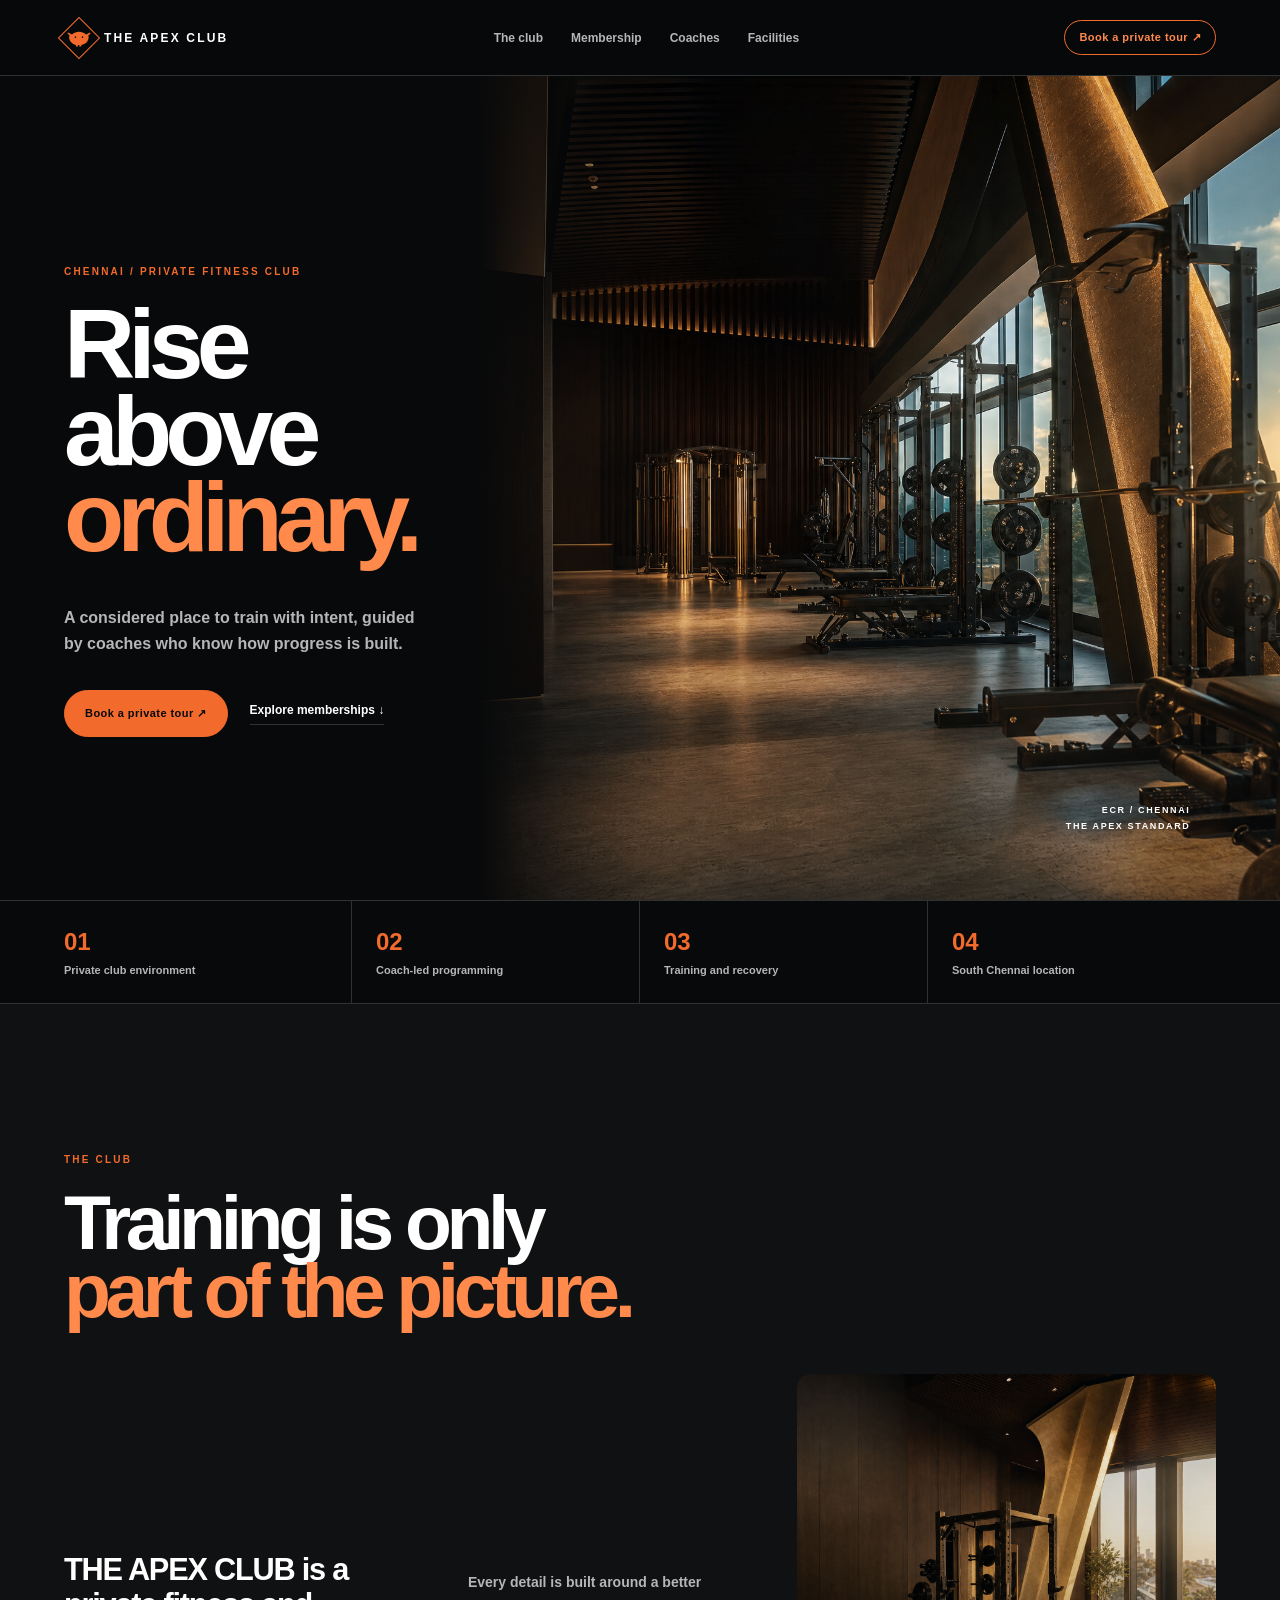
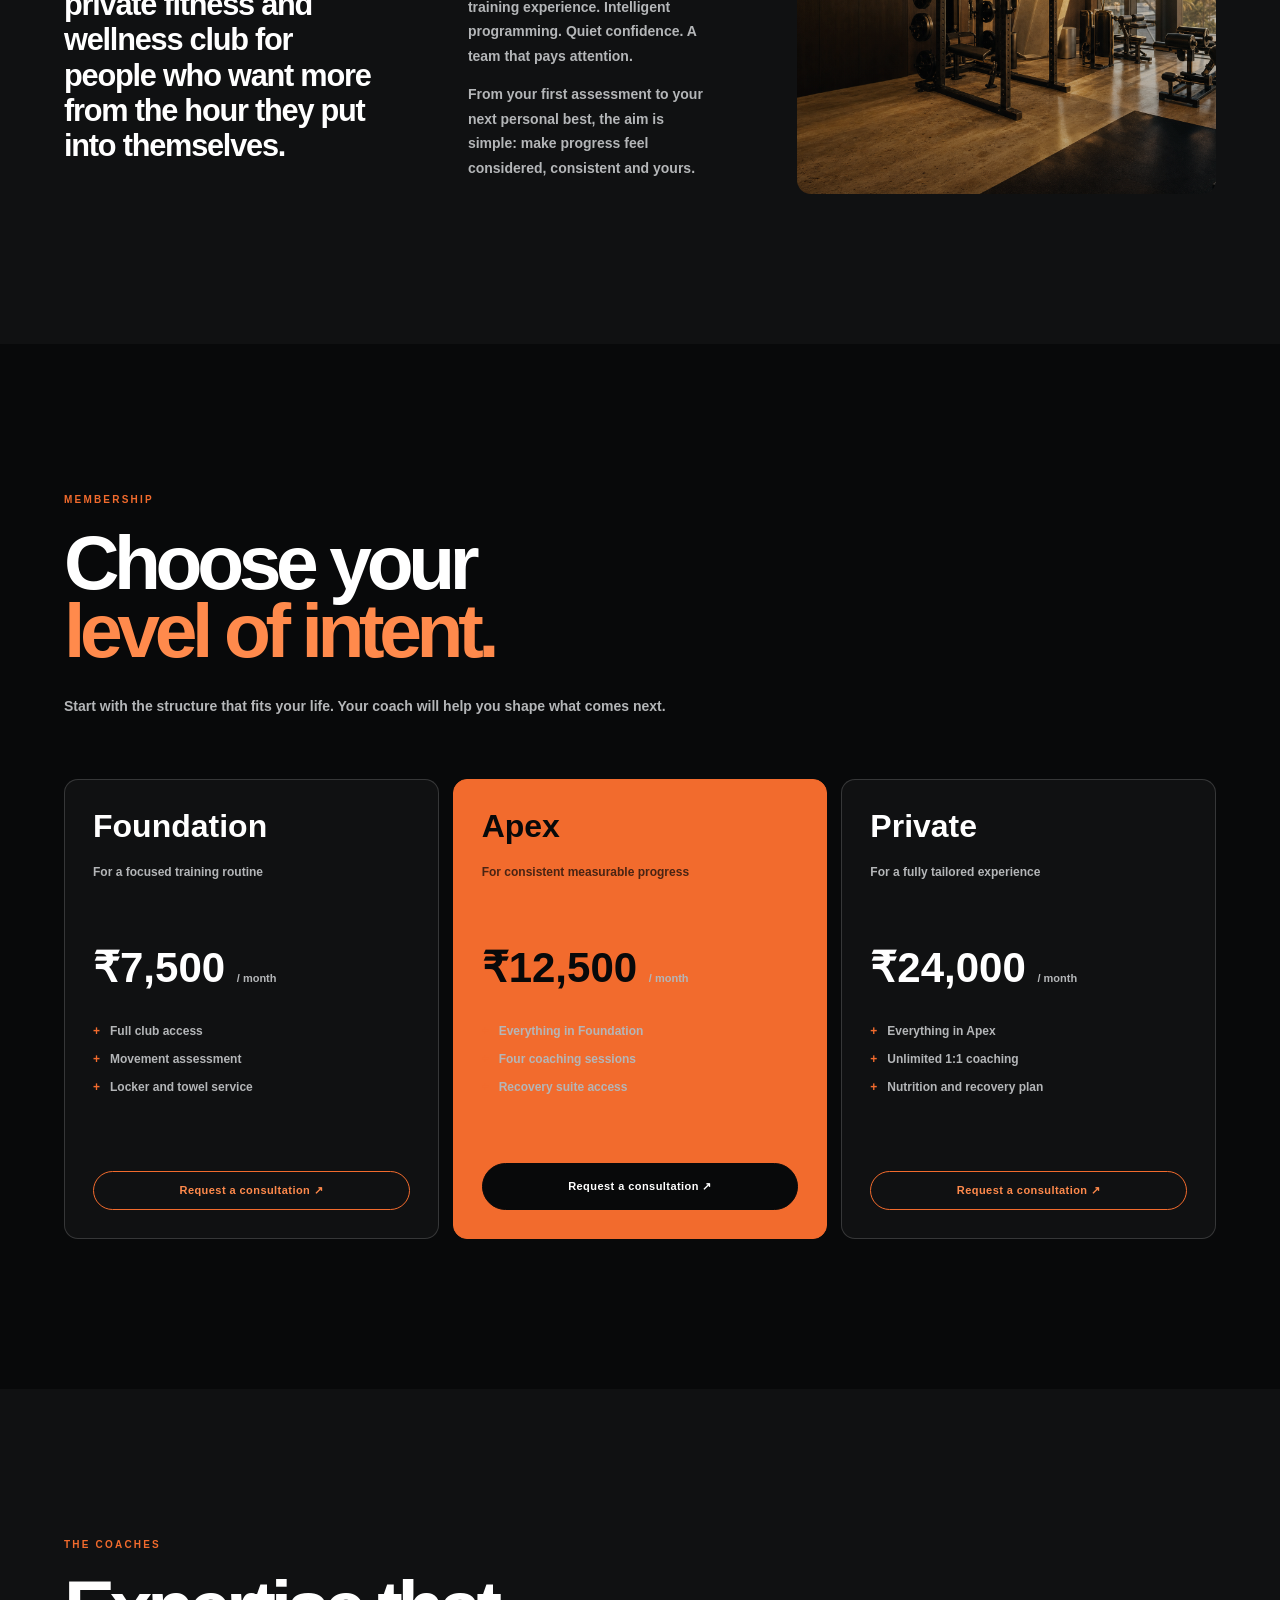
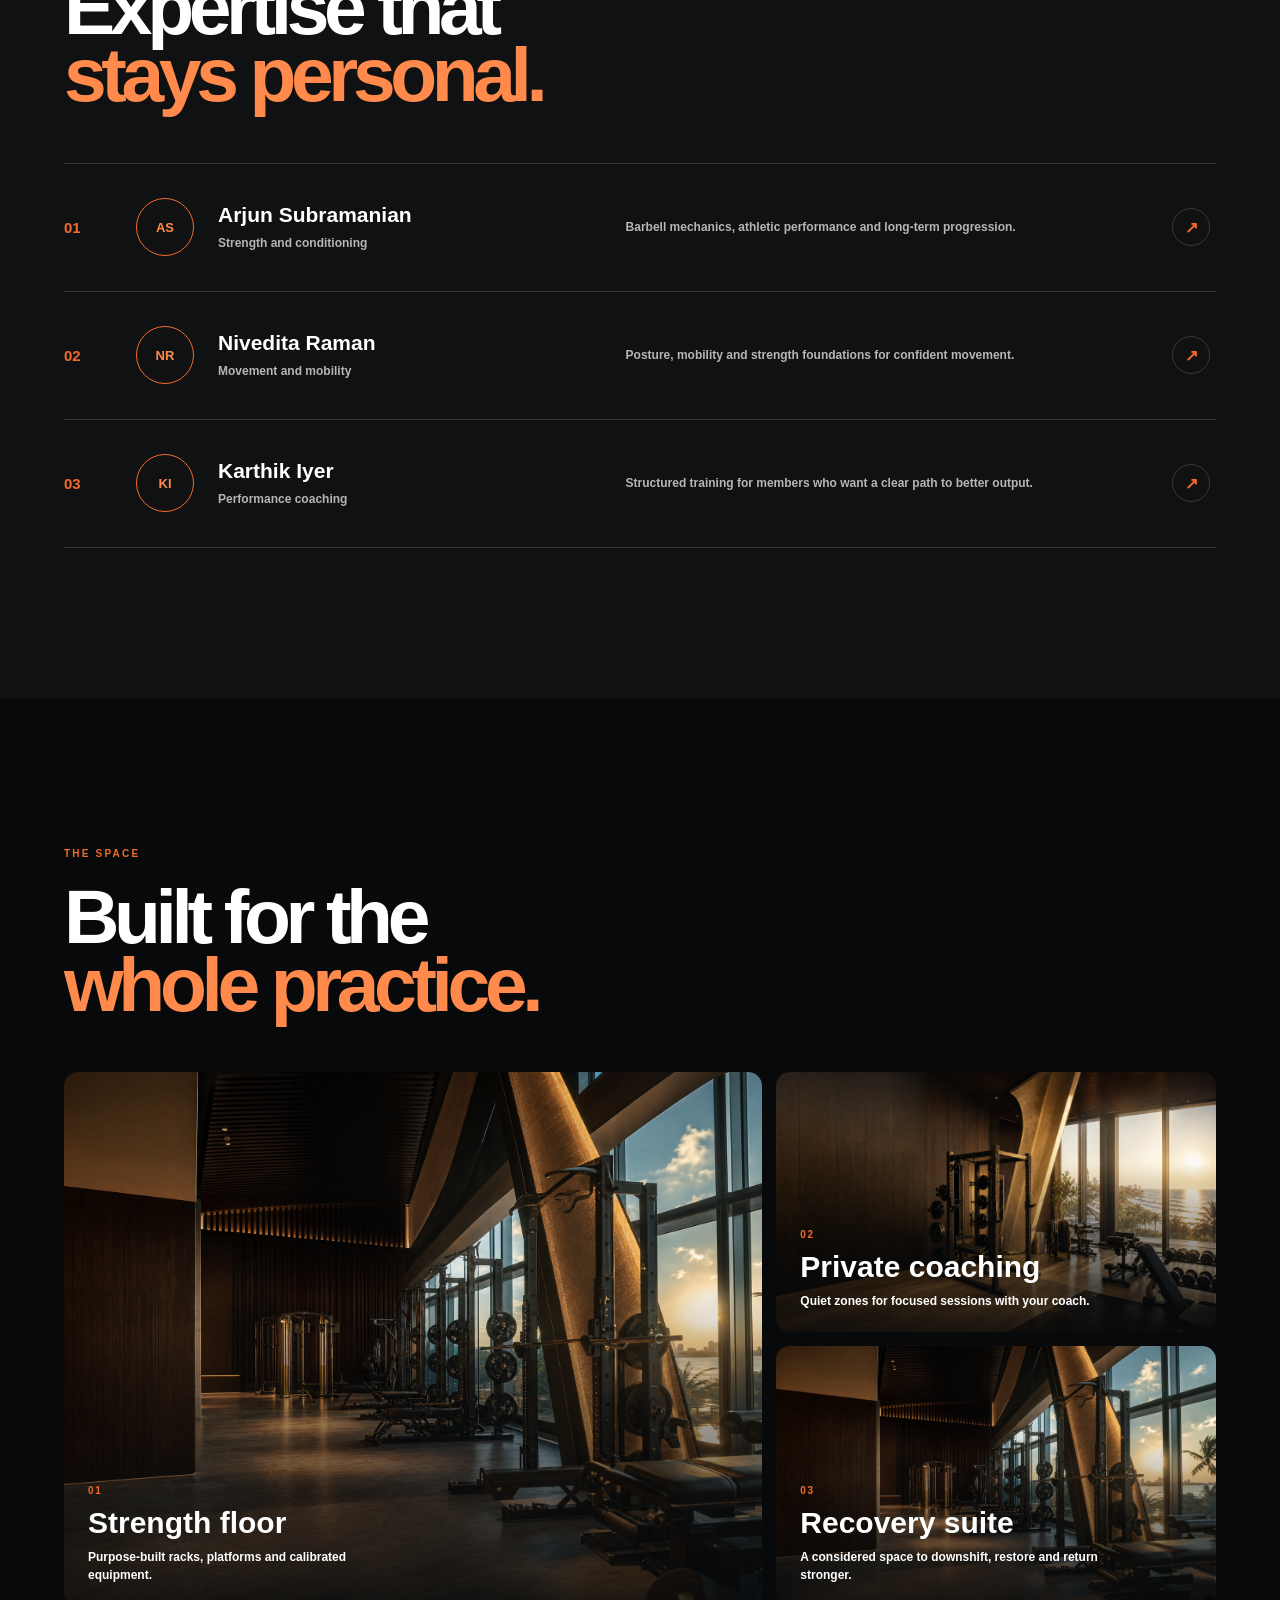
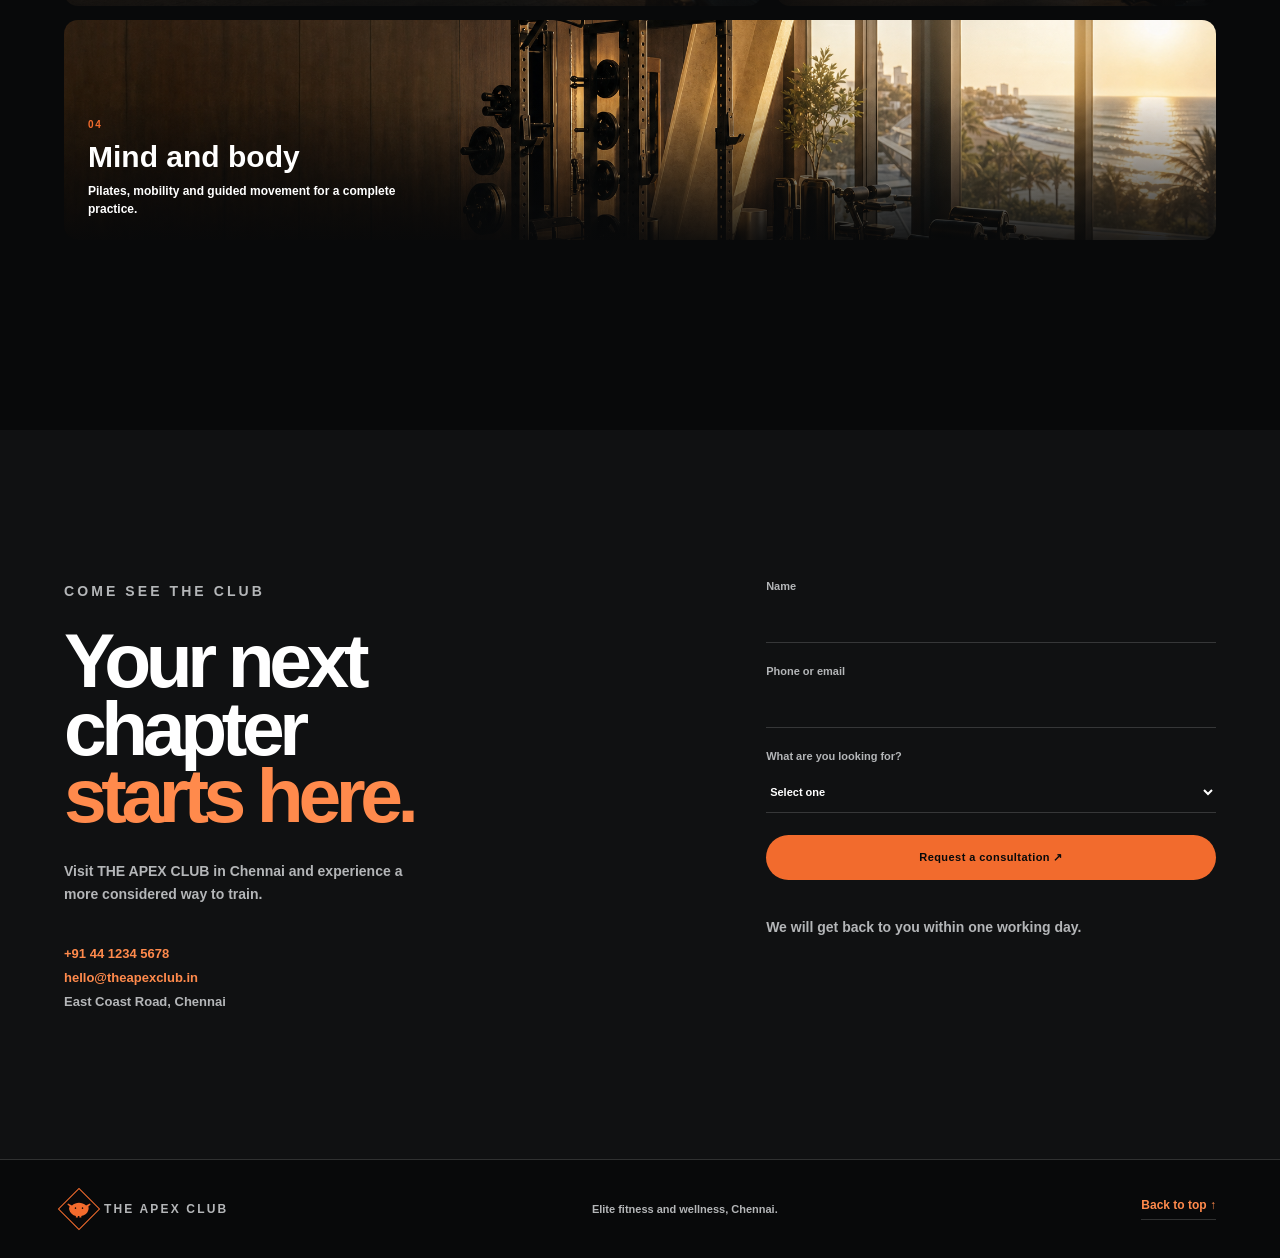
==== index.html @ 422a5395 "Publish THE APEX CLUB static site" ====
<!doctype html>
<html lang="en">
<head>
<meta charset="utf-8">
<meta name="viewport" content="width=device-width, initial-scale=1">
<title>THE APEX CLUB | Chennai</title>
<meta name="description" content="Elite fitness and wellness in Chennai. Private coaching, performance training and restorative wellness at THE APEX CLUB.">
<style>
:root{--black:#08090a;--surface:#101112;--orange:#f26b2d;--orange2:#ff8a4c;--white:#fff;--muted:#b4b6b8;--line:rgba(255,255,255,.16);--radius:14px}*{box-sizing:border-box}html{scroll-behavior:smooth;background:var(--black);color:var(--white)}body{margin:0;background:var(--black);color:var(--white);font-family:"Arial",sans-serif;font-weight:600}a{color:inherit;text-decoration:none}.nav{height:76px;padding:0 5vw;display:flex;align-items:center;justify-content:space-between;border-bottom:1px solid var(--line);position:relative;z-index:2;background:rgba(8,9,10,.92);backdrop-filter:blur(15px)}.wordmark{display:flex;align-items:center;gap:10px;font-size:12px;letter-spacing:.18em;white-space:nowrap}.mark{display:grid;place-items:center;width:30px;height:30px;border:1px solid var(--orange);color:var(--orange);transform:rotate(45deg)}.bull{width:25px;height:17px;fill:currentColor;transform:rotate(-45deg)}.links{display:flex;gap:28px;color:var(--muted);font-size:12px}.links a:hover,.small-link:hover{color:var(--orange2)}.nav-cta,.btn,.outline{border:1px solid var(--orange);border-radius:999px;padding:12px 17px;font-size:11px;letter-spacing:.04em;font-weight:700;display:inline-flex;align-items:center;gap:12px}.nav-cta{color:var(--orange2);padding:10px 14px}.btn{background:var(--orange);color:var(--black);padding:16px 20px}.btn:hover{background:var(--orange2)}.hero{min-height:calc(100vh - 76px);display:grid;grid-template-columns:.82fr 1.38fr;position:relative}.hero-copy{padding:12vh 5vw 9vh;display:flex;flex-direction:column;justify-content:center;background:linear-gradient(90deg,var(--black) 74%,transparent)}.eyebrow{color:var(--orange);font-size:10px;letter-spacing:.22em;margin:0 0 24px}.hero h1,.section h2{font-size:clamp(52px,7.7vw,118px);line-height:.88;letter-spacing:-.07em;margin:0 0 28px;font-weight:800}.hero h1 em,.section h2 span{color:var(--orange2);font-style:normal}.intro{max-width:360px;color:var(--muted);font-size:16px;line-height:1.6;margin-bottom:34px}.actions{display:flex;align-items:center;gap:22px}.small-link{font-size:12px;border-bottom:1px solid var(--line);padding-bottom:7px}.small-link span{color:var(--orange);margin-left:8px}.hero-img{min-height:680px;background:linear-gradient(90deg,var(--black),transparent 24%),linear-gradient(0deg,rgba(8,9,10,.35),transparent 45%),url('assets/apex/hero-gym.png') center/cover}.caption{position:absolute;right:7%;bottom:8%;font-size:9px;letter-spacing:.18em;line-height:1.8;text-align:right}.rail{min-height:104px;display:grid;grid-template-columns:repeat(4,1fr);border-top:1px solid var(--line);border-bottom:1px solid var(--line);padding:0 5vw}.rail div{display:flex;flex-direction:column;justify-content:center;gap:8px;border-right:1px solid var(--line);padding-left:24px}.rail div:first-child{padding-left:0}.rail div:last-child{border:0}.rail strong{color:var(--orange);font-size:24px}.rail span{color:var(--muted);font-size:11px}.section{padding:150px 5vw}.club,.coaches{background:var(--surface)}.section h2{font-size:clamp(44px,6vw,84px);margin-bottom:30px}.grid3{display:grid;grid-template-columns:1.05fr .8fr 1.4fr;gap:7vw;align-items:end;margin-top:50px}.lead{font-size:clamp(22px,2.4vw,34px);line-height:1.15;letter-spacing:-.04em}.body{color:var(--muted);font-size:14px;line-height:1.75}.photo{min-height:420px;background:linear-gradient(0deg,rgba(8,9,10,.3),transparent),url('assets/apex/training-room.png') center/cover;border-radius:var(--radius)}.plans{display:grid;grid-template-columns:repeat(3,1fr);gap:14px;margin-top:60px}.card{min-height:460px;border:1px solid var(--line);border-radius:var(--radius);padding:28px;display:flex;flex-direction:column;background:var(--surface)}.card.featured{background:var(--orange);color:var(--black);border-color:var(--orange)}.card h3{font-size:32px;margin:0 0 8px}.note{color:var(--muted);font-size:12px;min-height:34px}.featured .note{color:rgba(8,9,10,.72)}.price{font-size:42px;margin:32px 0}.price small{color:var(--muted);font-size:11px}.card ul{padding:0;margin:0 0 32px;list-style:none;display:grid;gap:14px;color:var(--muted);font-size:12px}.card li span{color:var(--orange);margin-right:10px}.card .btn,.card .outline{margin-top:auto;justify-content:center}.outline{color:var(--orange2)}.featured .btn{background:var(--black);color:var(--white);border-color:var(--black)}.coach-list{margin-top:54px;border-top:1px solid var(--line)}.coach{display:grid;grid-template-columns:50px 60px 1.25fr 1.7fr 44px;gap:22px;align-items:center;min-height:128px;border-bottom:1px solid var(--line)}.number{color:var(--orange);font-size:15px}.initial{width:58px;height:58px;border-radius:50%;border:1px solid var(--orange);color:var(--orange2);display:grid;place-items:center;font-size:13px}.coach h3{font-size:21px;margin:0 0 7px}.coach p{color:var(--muted);font-size:12px;line-height:1.55;margin:0}.arrow{border:1px solid var(--line);width:38px;height:38px;display:grid;place-items:center;border-radius:50%;color:var(--orange)}.facilities{background:var(--black)}.fac-grid{display:grid;grid-template-columns:1.35fr .85fr;grid-auto-rows:260px;gap:14px;margin-top:54px}.fac{position:relative;overflow:hidden;border-radius:var(--radius);background-position:center;background-size:cover}.fac-main{grid-row:span 2;background-image:linear-gradient(0deg,rgba(8,9,10,.86),transparent 60%),url('assets/apex/hero-gym.png')}.fac-coach{background-image:linear-gradient(0deg,rgba(8,9,10,.88),transparent 65%),url('assets/apex/training-room.png')}.fac-recovery{background-image:linear-gradient(0deg,rgba(8,9,10,.88),transparent 65%),url('assets/apex/hero-gym.png');background-position:70% center}.fac-mind{grid-column:span 2;height:220px;background-image:linear-gradient(0deg,rgba(8,9,10,.9),transparent 65%),url('assets/apex/training-room.png')}.fac-copy{position:absolute;inset:auto 24px 22px}.fac-copy span{color:var(--orange);font-size:10px;letter-spacing:.16em}.fac-copy h3{font-size:30px;margin:8px 0}.fac-copy p{font-size:12px;line-height:1.5;margin:0;max-width:320px}.contact{display:grid;grid-template-columns:1fr .82fr;gap:12vw;background:var(--surface)}.contact p{color:var(--muted);max-width:350px;line-height:1.65;font-size:14px}.details{display:grid;gap:9px;margin-top:40px;color:var(--orange2);font-size:13px}.details span{color:var(--muted)}form{display:grid;gap:22px;align-content:start}label{display:grid;gap:9px;color:var(--muted);font-size:11px}input,select{background:transparent;border:0;border-bottom:1px solid var(--line);color:var(--white);padding:11px 0;min-height:42px;outline:0;font:inherit}input:focus,select:focus{border-color:var(--orange)}select option{background:var(--surface)}form .btn{border:0;justify-content:center;cursor:pointer}.fine{color:var(--muted);font-size:11px}.footer{border-top:1px solid var(--line);padding:34px 5vw;display:flex;align-items:center;justify-content:space-between;color:var(--muted);font-size:11px}.footer .small-link{color:var(--orange2)}@media(max-width:800px){.nav{height:68px;padding:0 20px}.links{display:none}.nav-cta{padding:9px 11px;font-size:10px}.hero{display:flex;flex-direction:column;min-height:0}.hero-copy{padding:86px 20px 56px;background:var(--black)}.hero-img{min-height:54vh}.rail{grid-template-columns:repeat(2,1fr);padding:0 20px}.rail div{min-height:82px;padding-left:14px;border-bottom:1px solid var(--line)}.rail div:nth-child(2){border-right:0}.section{padding:90px 20px}.grid3,.contact{grid-template-columns:1fr;gap:38px}.grid3{margin-top:25px}.photo{min-height:330px}.plans{grid-template-columns:1fr;margin-top:35px}.card{min-height:410px}.coach{grid-template-columns:32px 58px 1fr 38px;gap:12px;min-height:112px}.coach-detail{display:none}.coach h3{font-size:17px}.fac-grid{grid-template-columns:1fr;grid-auto-rows:250px}.fac-main{grid-row:auto}.fac-mind{grid-column:auto;height:250px}.footer{padding:28px 20px;align-items:flex-start;flex-direction:column;gap:18px}}
</style>
</head>
<body>
<header class="nav"><a class="wordmark" href="#top" aria-label="The Apex Club home"><span class="mark"><svg class="bull" viewBox="0 0 64 40" aria-hidden="true"><path d="M8 12 2 6l2-2 10 5c5-5 12-7 18-7s13 2 18 7l10-5 2 2-6 6c1 3 1 6 0 9-2 8-9 14-18 15v4h-5v-4h-4v4h-5v-4C16 34 9 28 7 20c-1-3 0-6 1-8Zm12 10c2 2 5 3 12 3s10-1 12-3c-1 6-5 10-12 10s-11-4-12-10Zm3-8a2 2 0 1 0 0 4 2 2 0 0 0 0-4Zm18 0a2 2 0 1 0 0 4 2 2 0 0 0 0-4Z"/></svg></span><span>THE APEX CLUB</span></a><nav class="links"><a href="#club">The club</a><a href="#membership">Membership</a><a href="#coaches">Coaches</a><a href="#facilities">Facilities</a></nav><a class="nav-cta" href="#contact">Book a private tour ↗</a></header>
<main id="top"><section class="hero"><div class="hero-copy"><p class="eyebrow">CHENNAI / PRIVATE FITNESS CLUB</p><h1>Rise above<br><em>ordinary.</em></h1><p class="intro">A considered place to train with intent, guided by coaches who know how progress is built.</p><div class="actions"><a class="btn" href="#contact">Book a private tour ↗</a><a class="small-link" href="#membership">Explore memberships ↓</a></div></div><div class="hero-img" role="img" aria-label="Apex Club premium strength floor"><div class="caption">ECR / CHENNAI<br>THE APEX STANDARD</div></div></section><section class="rail"><div><strong>01</strong><span>Private club environment</span></div><div><strong>02</strong><span>Coach-led programming</span></div><div><strong>03</strong><span>Training and recovery</span></div><div><strong>04</strong><span>South Chennai location</span></div></section>
<section id="club" class="section club"><p class="eyebrow">THE CLUB</p><h2>Training is only<br><span>part of the picture.</span></h2><div class="grid3"><p class="lead">THE APEX CLUB is a private fitness and wellness club for people who want more from the hour they put into themselves.</p><div class="body"><p>Every detail is built around a better training experience. Intelligent programming. Quiet confidence. A team that pays attention.</p><p>From your first assessment to your next personal best, the aim is simple: make progress feel considered, consistent and yours.</p></div><div class="photo"></div></div></section>
<section id="membership" class="section"><p class="eyebrow">MEMBERSHIP</p><h2>Choose your<br><span>level of intent.</span></h2><p class="body">Start with the structure that fits your life. Your coach will help you shape what comes next.</p><div class="plans"><article class="card"><h3>Foundation</h3><p class="note">For a focused training routine</p><div class="price">₹7,500 <small>/ month</small></div><ul><li><span>+</span>Full club access</li><li><span>+</span>Movement assessment</li><li><span>+</span>Locker and towel service</li></ul><a class="outline" href="#contact">Request a consultation ↗</a></article><article class="card featured"><h3>Apex</h3><p class="note">For consistent measurable progress</p><div class="price">₹12,500 <small>/ month</small></div><ul><li><span>+</span>Everything in Foundation</li><li><span>+</span>Four coaching sessions</li><li><span>+</span>Recovery suite access</li></ul><a class="btn" href="#contact">Request a consultation ↗</a></article><article class="card"><h3>Private</h3><p class="note">For a fully tailored experience</p><div class="price">₹24,000 <small>/ month</small></div><ul><li><span>+</span>Everything in Apex</li><li><span>+</span>Unlimited 1:1 coaching</li><li><span>+</span>Nutrition and recovery plan</li></ul><a class="outline" href="#contact">Request a consultation ↗</a></article></div></section>
<section id="coaches" class="section coaches"><p class="eyebrow">THE COACHES</p><h2>Expertise that<br><span>stays personal.</span></h2><div class="coach-list"><article class="coach"><span class="number">01</span><span class="initial">AS</span><div><h3>Arjun Subramanian</h3><p>Strength and conditioning</p></div><p class="coach-detail">Barbell mechanics, athletic performance and long-term progression.</p><a class="arrow" href="#contact">↗</a></article><article class="coach"><span class="number">02</span><span class="initial">NR</span><div><h3>Nivedita Raman</h3><p>Movement and mobility</p></div><p class="coach-detail">Posture, mobility and strength foundations for confident movement.</p><a class="arrow" href="#contact">↗</a></article><article class="coach"><span class="number">03</span><span class="initial">KI</span><div><h3>Karthik Iyer</h3><p>Performance coaching</p></div><p class="coach-detail">Structured training for members who want a clear path to better output.</p><a class="arrow" href="#contact">↗</a></article></div></section>
<section id="facilities" class="section facilities"><p class="eyebrow">THE SPACE</p><h2>Built for the<br><span>whole practice.</span></h2><div class="fac-grid"><article class="fac fac-main"><div class="fac-copy"><span>01</span><h3>Strength floor</h3><p>Purpose-built racks, platforms and calibrated equipment.</p></div></article><article class="fac fac-coach"><div class="fac-copy"><span>02</span><h3>Private coaching</h3><p>Quiet zones for focused sessions with your coach.</p></div></article><article class="fac fac-recovery"><div class="fac-copy"><span>03</span><h3>Recovery suite</h3><p>A considered space to downshift, restore and return stronger.</p></div></article><article class="fac fac-mind"><div class="fac-copy"><span>04</span><h3>Mind and body</h3><p>Pilates, mobility and guided movement for a complete practice.</p></div></article></div></section>
<section id="contact" class="section contact"><div><p class="eyebrow">COME SEE THE CLUB</p><h2>Your next chapter<br><span>starts here.</span></h2><p>Visit THE APEX CLUB in Chennai and experience a more considered way to train.</p><div class="details"><a href="tel:+914412345678">+91 44 1234 5678</a><a href="mailto:hello@theapexclub.in">hello@theapexclub.in</a><span>East Coast Road, Chennai</span></div></div><form action="mailto:hello@theapexclub.in" method="post" enctype="text/plain"><label>Name<input name="name" required></label><label>Phone or email<input name="contact" required></label><label>What are you looking for?<select name="interest" required><option value="" selected disabled>Select one</option><option>Private coaching</option><option>Club membership</option><option>Recovery and wellness</option></select></label><button class="btn" type="submit">Request a consultation ↗</button><p class="fine">We will get back to you within one working day.</p></form></section></main>
<footer class="footer"><a class="wordmark" href="#top"><span class="mark"><svg class="bull" viewBox="0 0 64 40" aria-hidden="true"><path d="M8 12 2 6l2-2 10 5c5-5 12-7 18-7s13 2 18 7l10-5 2 2-6 6c1 3 1 6 0 9-2 8-9 14-18 15v4h-5v-4h-4v4h-5v-4C16 34 9 28 7 20c-1-3 0-6 1-8Zm12 10c2 2 5 3 12 3s10-1 12-3c-1 6-5 10-12 10s-11-4-12-10Zm3-8a2 2 0 1 0 0 4 2 2 0 0 0 0-4Zm18 0a2 2 0 1 0 0 4 2 2 0 0 0 0-4Z"/></svg></span><span>THE APEX CLUB</span></a><span>Elite fitness and wellness, Chennai.</span><a class="small-link" href="#top">Back to top ↑</a></footer>
</body></html>
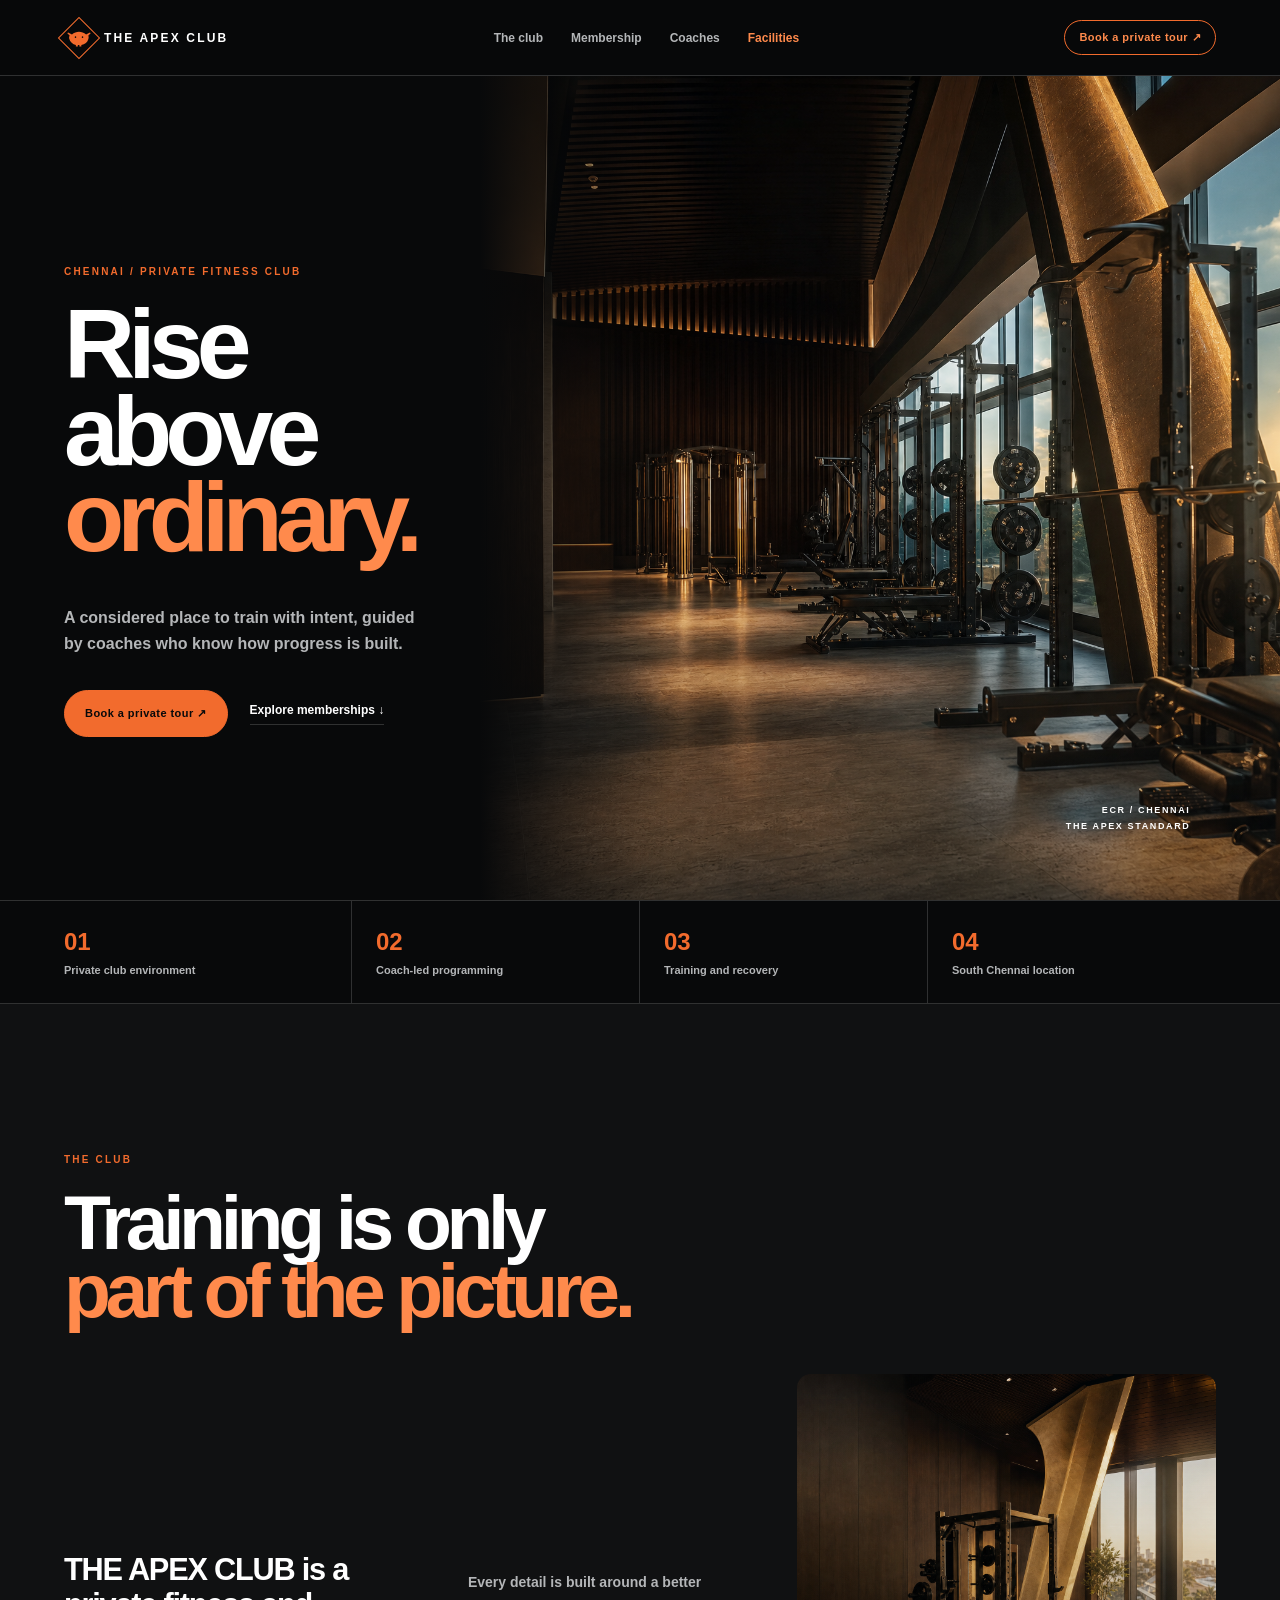
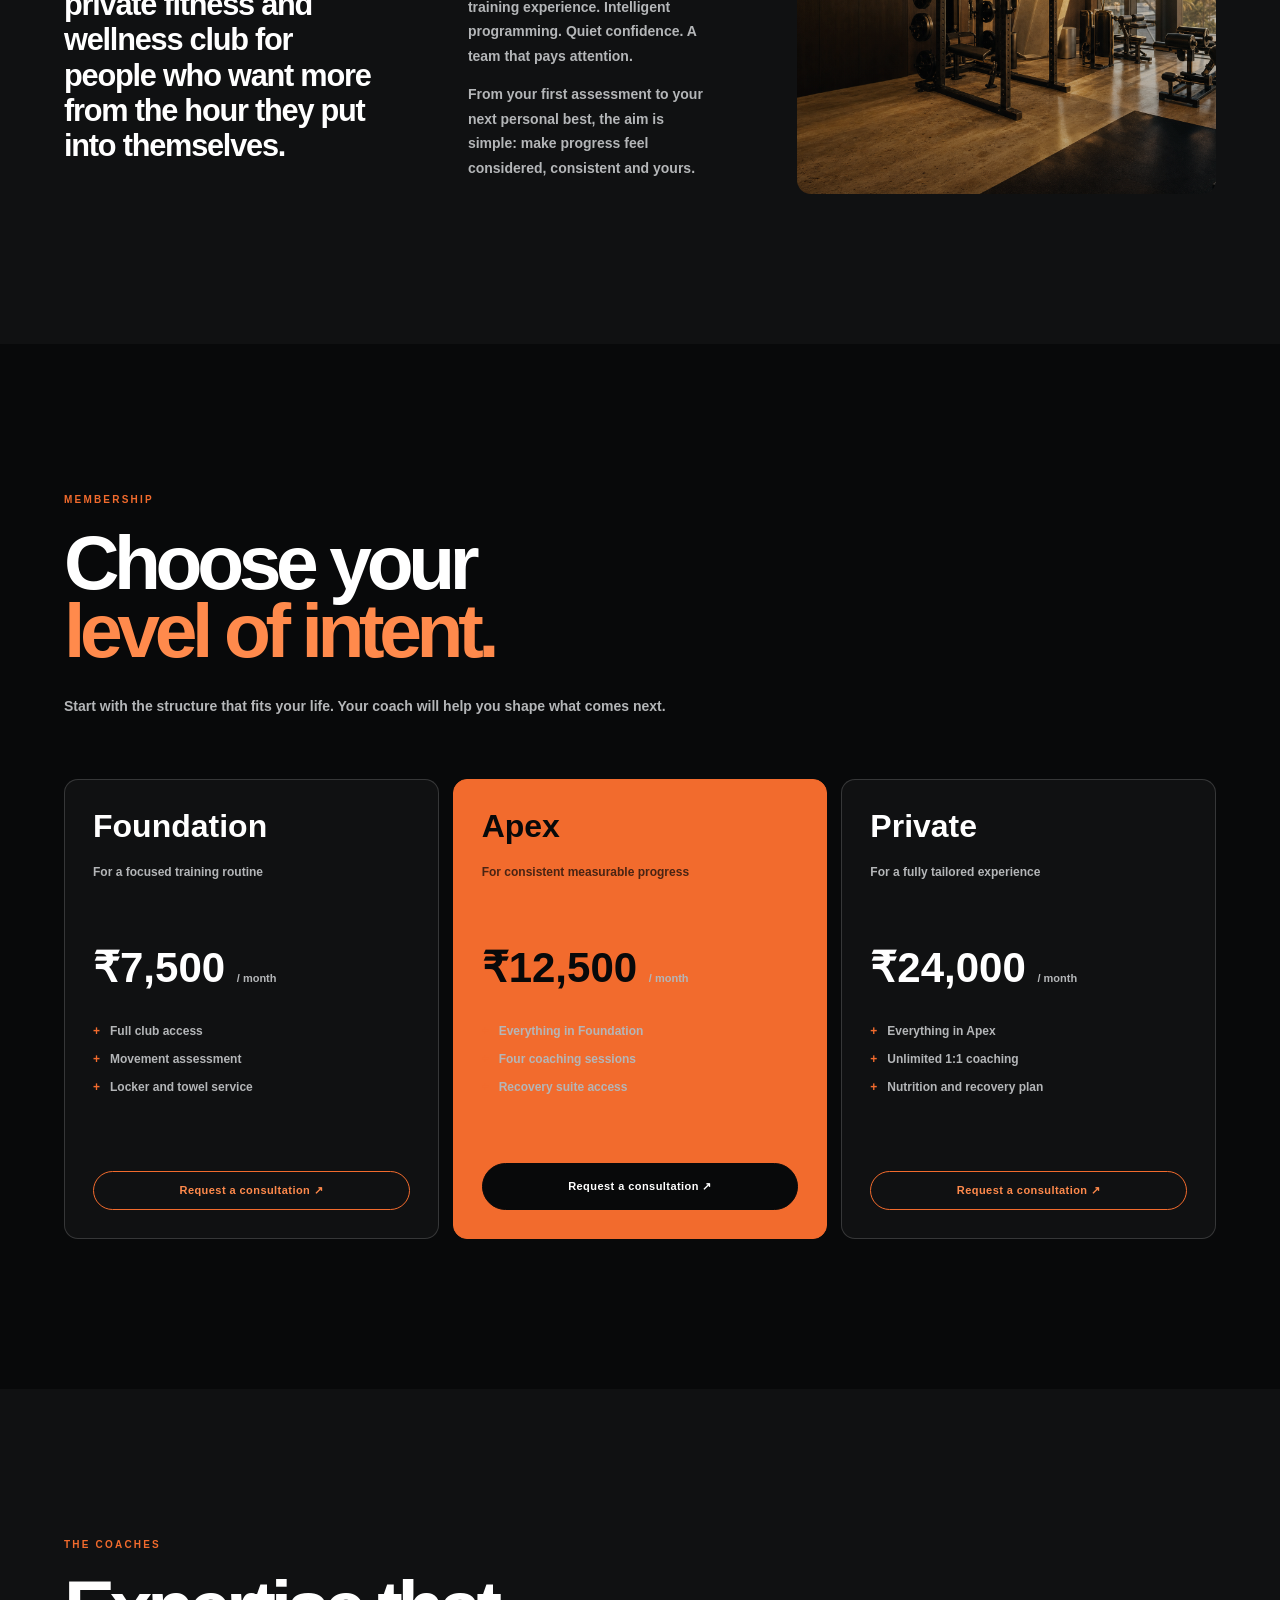
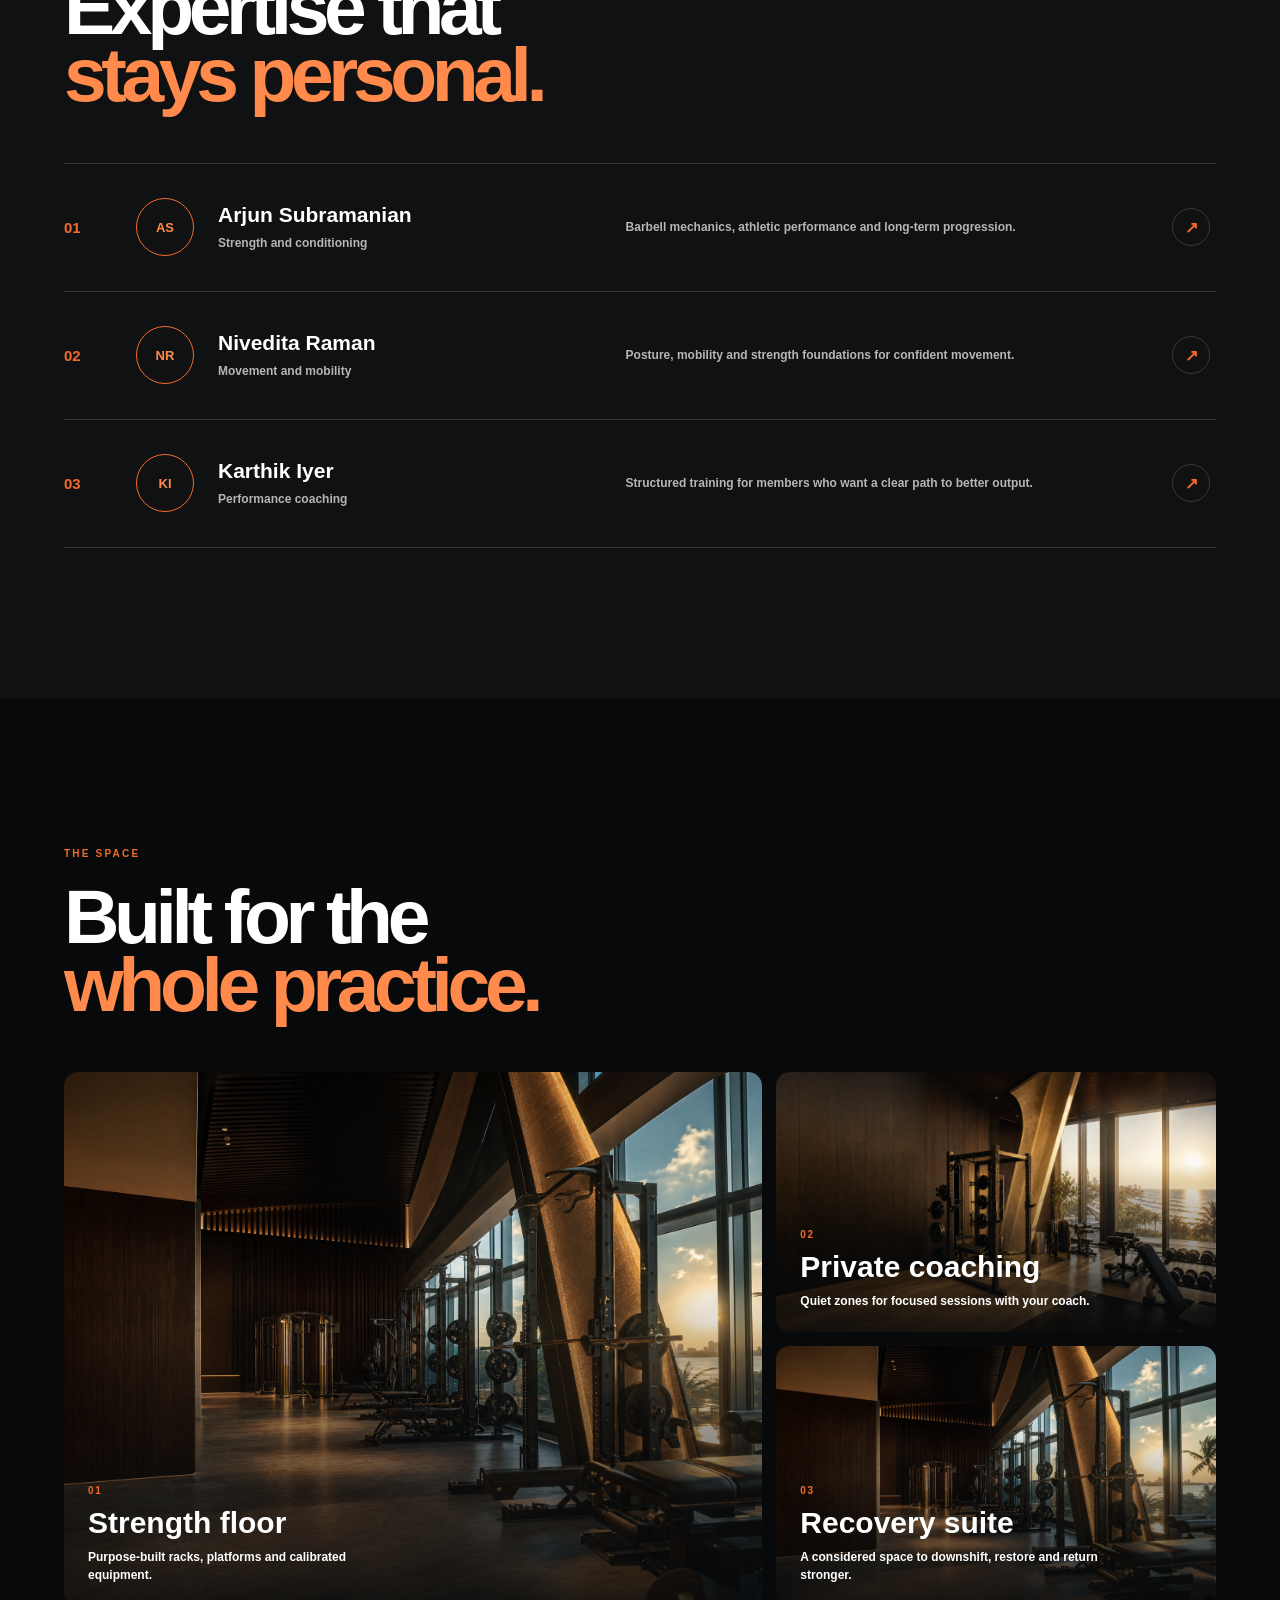
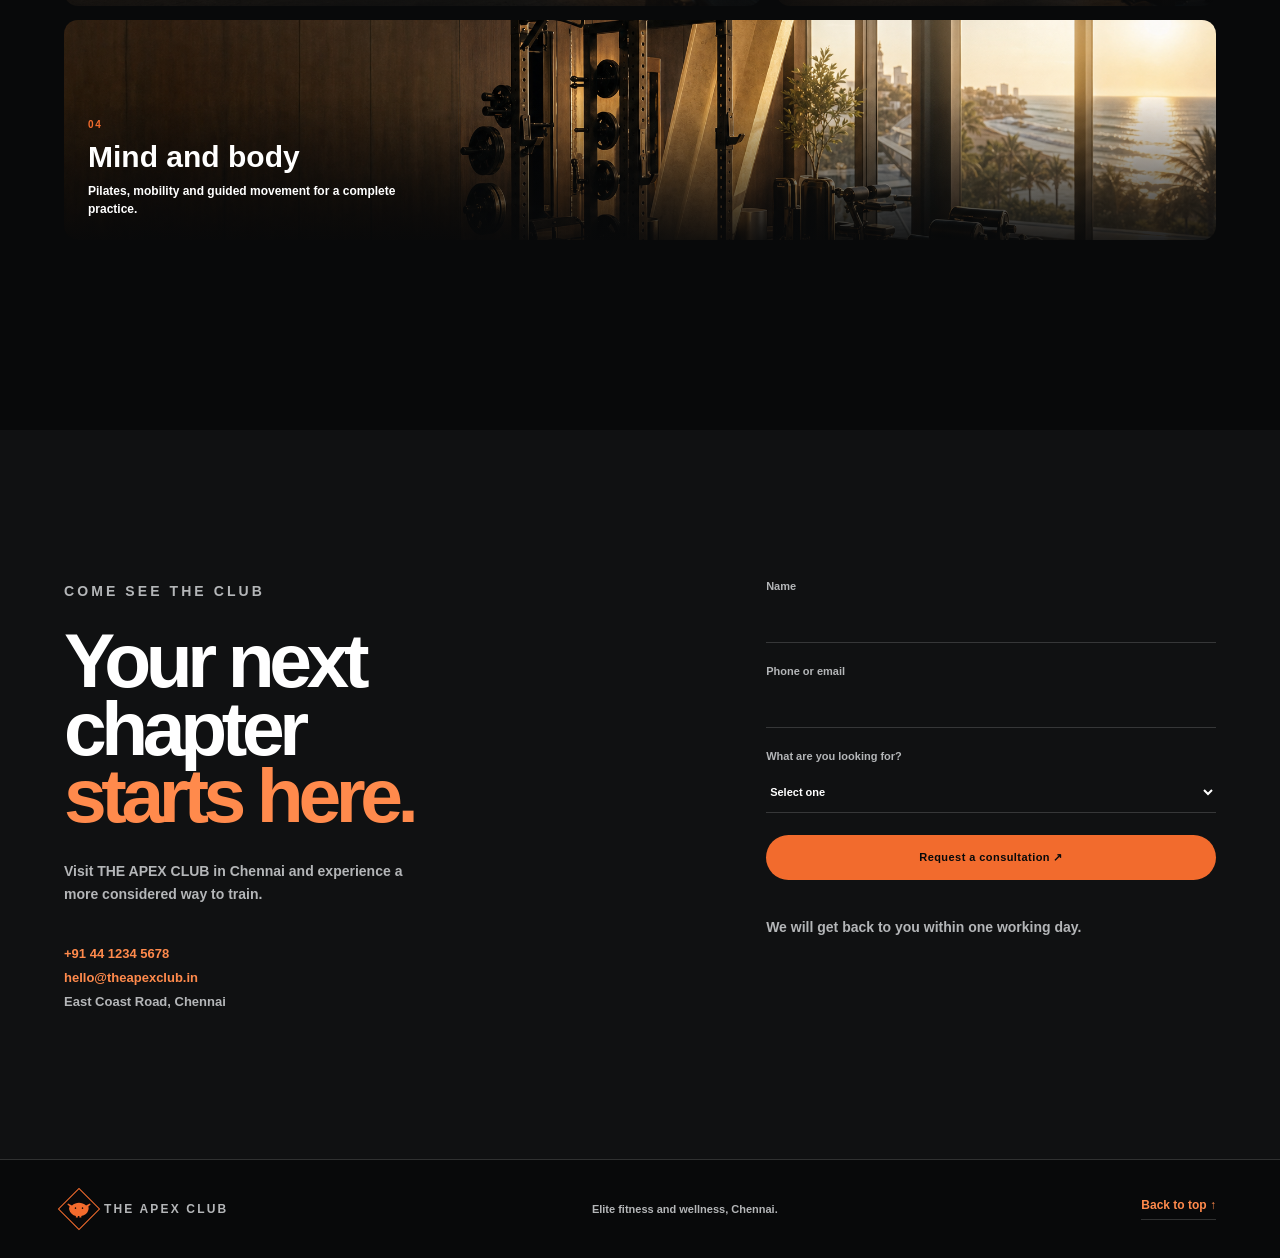
==== commit e847571a: "Add interactive motion and navigation" ====
--- a/index.html
+++ b/index.html
@@ -6,11 +6,16 @@
 <title>THE APEX CLUB | Chennai</title>
 <meta name="description" content="Elite fitness and wellness in Chennai. Private coaching, performance training and restorative wellness at THE APEX CLUB.">
 <style>
-:root{--black:#08090a;--surface:#101112;--orange:#f26b2d;--orange2:#ff8a4c;--white:#fff;--muted:#b4b6b8;--line:rgba(255,255,255,.16);--radius:14px}*{box-sizing:border-box}html{scroll-behavior:smooth;background:var(--black);color:var(--white)}body{margin:0;background:var(--black);color:var(--white);font-family:"Arial",sans-serif;font-weight:600}a{color:inherit;text-decoration:none}.nav{height:76px;padding:0 5vw;display:flex;align-items:center;justify-content:space-between;border-bottom:1px solid var(--line);position:relative;z-index:2;background:rgba(8,9,10,.92);backdrop-filter:blur(15px)}.wordmark{display:flex;align-items:center;gap:10px;font-size:12px;letter-spacing:.18em;white-space:nowrap}.mark{display:grid;place-items:center;width:30px;height:30px;border:1px solid var(--orange);color:var(--orange);transform:rotate(45deg)}.bull{width:25px;height:17px;fill:currentColor;transform:rotate(-45deg)}.links{display:flex;gap:28px;color:var(--muted);font-size:12px}.links a:hover,.small-link:hover{color:var(--orange2)}.nav-cta,.btn,.outline{border:1px solid var(--orange);border-radius:999px;padding:12px 17px;font-size:11px;letter-spacing:.04em;font-weight:700;display:inline-flex;align-items:center;gap:12px}.nav-cta{color:var(--orange2);padding:10px 14px}.btn{background:var(--orange);color:var(--black);padding:16px 20px}.btn:hover{background:var(--orange2)}.hero{min-height:calc(100vh - 76px);display:grid;grid-template-columns:.82fr 1.38fr;position:relative}.hero-copy{padding:12vh 5vw 9vh;display:flex;flex-direction:column;justify-content:center;background:linear-gradient(90deg,var(--black) 74%,transparent)}.eyebrow{color:var(--orange);font-size:10px;letter-spacing:.22em;margin:0 0 24px}.hero h1,.section h2{font-size:clamp(52px,7.7vw,118px);line-height:.88;letter-spacing:-.07em;margin:0 0 28px;font-weight:800}.hero h1 em,.section h2 span{color:var(--orange2);font-style:normal}.intro{max-width:360px;color:var(--muted);font-size:16px;line-height:1.6;margin-bottom:34px}.actions{display:flex;align-items:center;gap:22px}.small-link{font-size:12px;border-bottom:1px solid var(--line);padding-bottom:7px}.small-link span{color:var(--orange);margin-left:8px}.hero-img{min-height:680px;background:linear-gradient(90deg,var(--black),transparent 24%),linear-gradient(0deg,rgba(8,9,10,.35),transparent 45%),url('assets/apex/hero-gym.png') center/cover}.caption{position:absolute;right:7%;bottom:8%;font-size:9px;letter-spacing:.18em;line-height:1.8;text-align:right}.rail{min-height:104px;display:grid;grid-template-columns:repeat(4,1fr);border-top:1px solid var(--line);border-bottom:1px solid var(--line);padding:0 5vw}.rail div{display:flex;flex-direction:column;justify-content:center;gap:8px;border-right:1px solid var(--line);padding-left:24px}.rail div:first-child{padding-left:0}.rail div:last-child{border:0}.rail strong{color:var(--orange);font-size:24px}.rail span{color:var(--muted);font-size:11px}.section{padding:150px 5vw}.club,.coaches{background:var(--surface)}.section h2{font-size:clamp(44px,6vw,84px);margin-bottom:30px}.grid3{display:grid;grid-template-columns:1.05fr .8fr 1.4fr;gap:7vw;align-items:end;margin-top:50px}.lead{font-size:clamp(22px,2.4vw,34px);line-height:1.15;letter-spacing:-.04em}.body{color:var(--muted);font-size:14px;line-height:1.75}.photo{min-height:420px;background:linear-gradient(0deg,rgba(8,9,10,.3),transparent),url('assets/apex/training-room.png') center/cover;border-radius:var(--radius)}.plans{display:grid;grid-template-columns:repeat(3,1fr);gap:14px;margin-top:60px}.card{min-height:460px;border:1px solid var(--line);border-radius:var(--radius);padding:28px;display:flex;flex-direction:column;background:var(--surface)}.card.featured{background:var(--orange);color:var(--black);border-color:var(--orange)}.card h3{font-size:32px;margin:0 0 8px}.note{color:var(--muted);font-size:12px;min-height:34px}.featured .note{color:rgba(8,9,10,.72)}.price{font-size:42px;margin:32px 0}.price small{color:var(--muted);font-size:11px}.card ul{padding:0;margin:0 0 32px;list-style:none;display:grid;gap:14px;color:var(--muted);font-size:12px}.card li span{color:var(--orange);margin-right:10px}.card .btn,.card .outline{margin-top:auto;justify-content:center}.outline{color:var(--orange2)}.featured .btn{background:var(--black);color:var(--white);border-color:var(--black)}.coach-list{margin-top:54px;border-top:1px solid var(--line)}.coach{display:grid;grid-template-columns:50px 60px 1.25fr 1.7fr 44px;gap:22px;align-items:center;min-height:128px;border-bottom:1px solid var(--line)}.number{color:var(--orange);font-size:15px}.initial{width:58px;height:58px;border-radius:50%;border:1px solid var(--orange);color:var(--orange2);display:grid;place-items:center;font-size:13px}.coach h3{font-size:21px;margin:0 0 7px}.coach p{color:var(--muted);font-size:12px;line-height:1.55;margin:0}.arrow{border:1px solid var(--line);width:38px;height:38px;display:grid;place-items:center;border-radius:50%;color:var(--orange)}.facilities{background:var(--black)}.fac-grid{display:grid;grid-template-columns:1.35fr .85fr;grid-auto-rows:260px;gap:14px;margin-top:54px}.fac{position:relative;overflow:hidden;border-radius:var(--radius);background-position:center;background-size:cover}.fac-main{grid-row:span 2;background-image:linear-gradient(0deg,rgba(8,9,10,.86),transparent 60%),url('assets/apex/hero-gym.png')}.fac-coach{background-image:linear-gradient(0deg,rgba(8,9,10,.88),transparent 65%),url('assets/apex/training-room.png')}.fac-recovery{background-image:linear-gradient(0deg,rgba(8,9,10,.88),transparent 65%),url('assets/apex/hero-gym.png');background-position:70% center}.fac-mind{grid-column:span 2;height:220px;background-image:linear-gradient(0deg,rgba(8,9,10,.9),transparent 65%),url('assets/apex/training-room.png')}.fac-copy{position:absolute;inset:auto 24px 22px}.fac-copy span{color:var(--orange);font-size:10px;letter-spacing:.16em}.fac-copy h3{font-size:30px;margin:8px 0}.fac-copy p{font-size:12px;line-height:1.5;margin:0;max-width:320px}.contact{display:grid;grid-template-columns:1fr .82fr;gap:12vw;background:var(--surface)}.contact p{color:var(--muted);max-width:350px;line-height:1.65;font-size:14px}.details{display:grid;gap:9px;margin-top:40px;color:var(--orange2);font-size:13px}.details span{color:var(--muted)}form{display:grid;gap:22px;align-content:start}label{display:grid;gap:9px;color:var(--muted);font-size:11px}input,select{background:transparent;border:0;border-bottom:1px solid var(--line);color:var(--white);padding:11px 0;min-height:42px;outline:0;font:inherit}input:focus,select:focus{border-color:var(--orange)}select option{background:var(--surface)}form .btn{border:0;justify-content:center;cursor:pointer}.fine{color:var(--muted);font-size:11px}.footer{border-top:1px solid var(--line);padding:34px 5vw;display:flex;align-items:center;justify-content:space-between;color:var(--muted);font-size:11px}.footer .small-link{color:var(--orange2)}@media(max-width:800px){.nav{height:68px;padding:0 20px}.links{display:none}.nav-cta{padding:9px 11px;font-size:10px}.hero{display:flex;flex-direction:column;min-height:0}.hero-copy{padding:86px 20px 56px;background:var(--black)}.hero-img{min-height:54vh}.rail{grid-template-columns:repeat(2,1fr);padding:0 20px}.rail div{min-height:82px;padding-left:14px;border-bottom:1px solid var(--line)}.rail div:nth-child(2){border-right:0}.section{padding:90px 20px}.grid3,.contact{grid-template-columns:1fr;gap:38px}.grid3{margin-top:25px}.photo{min-height:330px}.plans{grid-template-columns:1fr;margin-top:35px}.card{min-height:410px}.coach{grid-template-columns:32px 58px 1fr 38px;gap:12px;min-height:112px}.coach-detail{display:none}.coach h3{font-size:17px}.fac-grid{grid-template-columns:1fr;grid-auto-rows:250px}.fac-main{grid-row:auto}.fac-mind{grid-column:auto;height:250px}.footer{padding:28px 20px;align-items:flex-start;flex-direction:column;gap:18px}}
+:root{--black:#08090a;--surface:#101112;--orange:#f26b2d;--orange2:#ff8a4c;--white:#fff;--muted:#b4b6b8;--line:rgba(255,255,255,.16);--radius:14px}*{box-sizing:border-box}html{scroll-behavior:smooth;background:var(--black);color:var(--white)}body{margin:0;background:var(--black);color:var(--white);font-family:"Arial",sans-serif;font-weight:600}a{color:inherit;text-decoration:none}.nav{height:76px;padding:0 5vw;display:flex;align-items:center;justify-content:space-between;border-bottom:1px solid var(--line);position:relative;z-index:2;background:rgba(8,9,10,.92);backdrop-filter:blur(15px)}.wordmark{display:flex;align-items:center;gap:10px;font-size:12px;letter-spacing:.18em;white-space:nowrap}.mark{display:grid;place-items:center;width:30px;height:30px;border:1px solid var(--orange);color:var(--orange);transform:rotate(45deg)}.bull{width:25px;height:17px;fill:currentColor;transform:rotate(-45deg)}.links{display:flex;gap:28px;color:var(--muted);font-size:12px}.links a:hover,.small-link:hover{color:var(--orange2)}.nav-cta,.btn,.outline{border:1px solid var(--orange);border-radius:999px;padding:12px 17px;font-size:11px;letter-spacing:.04em;font-weight:700;display:inline-flex;align-items:center;gap:12px}.nav-cta{color:var(--orange2);padding:10px 14px}.btn{background:var(--orange);color:var(--black);padding:16px 20px}.btn:hover{background:var(--orange2)}.hero{min-height:calc(100vh - 76px);display:grid;grid-template-columns:.82fr 1.38fr;position:relative}.hero-copy{padding:12vh 5vw 9vh;display:flex;flex-direction:column;justify-content:center;background:linear-gradient(90deg,var(--black) 74%,transparent)}.eyebrow{color:var(--orange);font-size:10px;letter-spacing:.22em;margin:0 0 24px}.hero h1,.section h2{font-size:clamp(52px,7.7vw,118px);line-height:.88;letter-spacing:-.07em;margin:0 0 28px;font-weight:800}.hero h1 em,.section h2 span{color:var(--orange2);font-style:normal}.intro{max-width:360px;color:var(--muted);font-size:16px;line-height:1.6;margin-bottom:34px}.actions{display:flex;align-items:center;gap:22px}.small-link{font-size:12px;border-bottom:1px solid var(--line);padding-bottom:7px}.small-link span{color:var(--orange);margin-left:8px}.hero-img{min-height:680px;background:linear-gradient(90deg,var(--black),transparent 24%),linear-gradient(0deg,rgba(8,9,10,.35),transparent 45%),url('assets/apex/hero-gym.png') center/cover}.caption{position:absolute;right:7%;bottom:8%;font-size:9px;letter-spacing:.18em;line-height:1.8;text-align:right}.rail{min-height:104px;display:grid;grid-template-columns:repeat(4,1fr);border-top:1px solid var(--line);border-bottom:1px solid var(--line);padding:0 5vw}.rail div{display:flex;flex-direction:column;justify-content:center;gap:8px;border-right:1px solid var(--line);padding-left:24px}.rail div:first-child{padding-left:0}.rail div:last-child{border:0}.rail strong{color:var(--orange);font-size:24px}.rail span{color:var(--muted);font-size:11px}.section{padding:150px 5vw}.club,.coaches{background:var(--surface)}.section h2{font-size:clamp(44px,6vw,84px);margin-bottom:30px}.grid3{display:grid;grid-template-columns:1.05fr .8fr 1.4fr;gap:7vw;align-items:end;margin-top:50px}.lead{font-size:clamp(22px,2.4vw,34px);line-height:1.15;letter-spacing:-.04em}.body{color:var(--muted);font-size:14px;line-height:1.75}.photo{min-height:420px;background:linear-gradient(0deg,rgba(8,9,10,.3),transparent),url('assets/apex/training-room.png') center/cover;border-radius:var(--radius)}.plans{display:grid;grid-template-columns:repeat(3,1fr);gap:14px;margin-top:60px}.card{min-height:460px;border:1px solid var(--line);border-radius:var(--radius);padding:28px;display:flex;flex-direction:column;background:var(--surface)}.card.featured{background:var(--orange);color:var(--black);border-color:var(--orange)}.card h3{font-size:32px;margin:0 0 8px}.note{color:var(--muted);font-size:12px;min-height:34px}.featured .note{color:rgba(8,9,10,.72)}.price{font-size:42px;margin:32px 0}.price small{color:var(--muted);font-size:11px}.card ul{padding:0;margin:0 0 32px;list-style:none;display:grid;gap:14px;color:var(--muted);font-size:12px}.card li span{color:var(--orange);margin-right:10px}.card .btn,.card .outline{margin-top:auto;justify-content:center}.outline{color:var(--orange2)}.featured .btn{background:var(--black);color:var(--white);border-color:var(--black)}.coach-list{margin-top:54px;border-top:1px solid var(--line)}.coach{display:grid;grid-template-columns:50px 60px 1.25fr 1.7fr 44px;gap:22px;align-items:center;min-height:128px;border-bottom:1px solid var(--line)}.number{color:var(--orange);font-size:15px}.initial{width:58px;height:58px;border-radius:50%;border:1px solid var(--orange);color:var(--orange2);display:grid;place-items:center;font-size:13px}.coach h3{font-size:21px;margin:0 0 7px}.coach p{color:var(--muted);font-size:12px;line-height:1.55;margin:0}.arrow{border:1px solid var(--line);width:38px;height:38px;display:grid;place-items:center;border-radius:50%;color:var(--orange)}.facilities{background:var(--black)}.fac-grid{display:grid;grid-template-columns:1.35fr .85fr;grid-auto-rows:260px;gap:14px;margin-top:54px}.fac{position:relative;overflow:hidden;border-radius:var(--radius);background-position:center;background-size:cover}.fac-main{grid-row:span 2;background-image:linear-gradient(0deg,rgba(8,9,10,.86),transparent 60%),url('assets/apex/hero-gym.png')}.fac-coach{background-image:linear-gradient(0deg,rgba(8,9,10,.88),transparent 65%),url('assets/apex/training-room.png')}.fac-recovery{background-image:linear-gradient(0deg,rgba(8,9,10,.88),transparent 65%),url('assets/apex/hero-gym.png');background-position:70% center}.fac-mind{grid-column:span 2;height:220px;background-image:linear-gradient(0deg,rgba(8,9,10,.9),transparent 65%),url('assets/apex/training-room.png')}.fac-copy{position:absolute;inset:auto 24px 22px}.fac-copy span{color:var(--orange);font-size:10px;letter-spacing:.16em}.fac-copy h3{font-size:30px;margin:8px 0}.fac-copy p{font-size:12px;line-height:1.5;margin:0;max-width:320px}.contact{display:grid;grid-template-columns:1fr .82fr;gap:12vw;background:var(--surface)}.contact p{color:var(--muted);max-width:350px;line-height:1.65;font-size:14px}.details{display:grid;gap:9px;margin-top:40px;color:var(--orange2);font-size:13px}.details span{color:var(--muted)}form{display:grid;gap:22px;align-content:start}label{display:grid;gap:9px;color:var(--muted);font-size:11px}input,select{background:transparent;border:0;border-bottom:1px solid var(--line);color:var(--white);padding:11px 0;min-height:42px;outline:0;font:inherit}input:focus,select:focus{border-color:var(--orange)}select option{background:var(--surface)}form .btn{border:0;justify-content:center;cursor:pointer}.fine{color:var(--muted);font-size:11px}.footer{border-top:1px solid var(--line);padding:34px 5vw;display:flex;align-items:center;justify-content:space-between;color:var(--muted);font-size:11px}.footer .small-link{color:var(--orange2)}
+/* Interaction layer: motion communicates hierarchy, feedback and navigation state. */
+@keyframes rise{from{opacity:0;transform:translateY(28px)}to{opacity:1;transform:translateY(0)}}
+.reveal{opacity:0;transform:translateY(28px);transition:opacity .75s cubic-bezier(.16,1,.3,1),transform .75s cubic-bezier(.16,1,.3,1)}.reveal.is-visible{opacity:1;transform:none}.nav.is-scrolled{box-shadow:0 12px 34px rgba(0,0,0,.28)}.links a.is-active{color:var(--orange2)}.menu-toggle{display:none;}.menu-open .links{display:flex;position:absolute;top:68px;left:0;right:0;padding:18px 20px;background:rgba(8,9,10,.98);border-bottom:1px solid var(--line);flex-direction:column;gap:18px}.menu-open .nav-cta{display:none}.menu-open .menu-toggle{color:var(--white)}.menu-toggle{display:none;background:transparent;border:1px solid var(--line);color:var(--orange2);border-radius:999px;padding:9px 12px;font:inherit;font-size:16px;line-height:1;cursor:pointer}.menu-toggle:active,.btn:active,.outline:active,.nav-cta:active{transform:scale(.97)}.card{transition:transform .25s ease,box-shadow .25s ease}.card:hover{box-shadow:0 20px 45px rgba(0,0,0,.2)}.form-status{display:none;color:var(--orange2);font-size:12px;line-height:1.5;border-left:2px solid var(--orange);padding-left:12px}.form-status.show{display:block}.btn{transition:transform .2s ease,background .2s ease}.btn.ripple{position:relative;overflow:hidden}.ripple-dot{position:absolute;width:8px;height:8px;border-radius:50%;background:rgba(255,255,255,.65);transform:translate(-50%,-50%) scale(0);animation:ripple .55s ease-out;pointer-events:none}@keyframes ripple{to{transform:translate(-50%,-50%) scale(25);opacity:0}}
+@media (prefers-reduced-motion: reduce){html{scroll-behavior:auto}.reveal{opacity:1;transform:none;transition:none}.card,.btn{transition:none}}
+@media(max-width:800px){.menu-toggle{display:block}.nav{height:68px;padding:0 20px}.links{display:none}.nav-cta{padding:9px 11px;font-size:10px}.hero{display:flex;flex-direction:column;min-height:0}.hero-copy{padding:86px 20px 56px;background:var(--black)}.hero-img{min-height:54vh}.rail{grid-template-columns:repeat(2,1fr);padding:0 20px}.rail div{min-height:82px;padding-left:14px;border-bottom:1px solid var(--line)}.rail div:nth-child(2){border-right:0}.section{padding:90px 20px}.grid3,.contact{grid-template-columns:1fr;gap:38px}.grid3{margin-top:25px}.photo{min-height:330px}.plans{grid-template-columns:1fr;margin-top:35px}.card{min-height:410px}.coach{grid-template-columns:32px 58px 1fr 38px;gap:12px;min-height:112px}.coach-detail{display:none}.coach h3{font-size:17px}.fac-grid{grid-template-columns:1fr;grid-auto-rows:250px}.fac-main{grid-row:auto}.fac-mind{grid-column:auto;height:250px}.footer{padding:28px 20px;align-items:flex-start;flex-direction:column;gap:18px}}
 </style>
 </head>
 <body>
-<header class="nav"><a class="wordmark" href="#top" aria-label="The Apex Club home"><span class="mark"><svg class="bull" viewBox="0 0 64 40" aria-hidden="true"><path d="M8 12 2 6l2-2 10 5c5-5 12-7 18-7s13 2 18 7l10-5 2 2-6 6c1 3 1 6 0 9-2 8-9 14-18 15v4h-5v-4h-4v4h-5v-4C16 34 9 28 7 20c-1-3 0-6 1-8Zm12 10c2 2 5 3 12 3s10-1 12-3c-1 6-5 10-12 10s-11-4-12-10Zm3-8a2 2 0 1 0 0 4 2 2 0 0 0 0-4Zm18 0a2 2 0 1 0 0 4 2 2 0 0 0 0-4Z"/></svg></span><span>THE APEX CLUB</span></a><nav class="links"><a href="#club">The club</a><a href="#membership">Membership</a><a href="#coaches">Coaches</a><a href="#facilities">Facilities</a></nav><a class="nav-cta" href="#contact">Book a private tour ↗</a></header>
+<header class="nav"><a class="wordmark" href="#top" aria-label="The Apex Club home"><span class="mark"><svg class="bull" viewBox="0 0 64 40" aria-hidden="true"><path d="M8 12 2 6l2-2 10 5c5-5 12-7 18-7s13 2 18 7l10-5 2 2-6 6c1 3 1 6 0 9-2 8-9 14-18 15v4h-5v-4h-4v4h-5v-4C16 34 9 28 7 20c-1-3 0-6 1-8Zm12 10c2 2 5 3 12 3s10-1 12-3c-1 6-5 10-12 10s-11-4-12-10Zm3-8a2 2 0 1 0 0 4 2 2 0 0 0 0-4Zm18 0a2 2 0 1 0 0 4 2 2 0 0 0 0-4Z"/></svg></span><span>THE APEX CLUB</span></a><nav class="links"><a href="#club">The club</a><a href="#membership">Membership</a><a href="#coaches">Coaches</a><a href="#facilities">Facilities</a></nav><a class="nav-cta" href="#contact">Book a private tour ↗</a><button class="menu-toggle" type="button" aria-label="Open menu" aria-expanded="false">☰</button></header>
 <main id="top"><section class="hero"><div class="hero-copy"><p class="eyebrow">CHENNAI / PRIVATE FITNESS CLUB</p><h1>Rise above<br><em>ordinary.</em></h1><p class="intro">A considered place to train with intent, guided by coaches who know how progress is built.</p><div class="actions"><a class="btn" href="#contact">Book a private tour ↗</a><a class="small-link" href="#membership">Explore memberships ↓</a></div></div><div class="hero-img" role="img" aria-label="Apex Club premium strength floor"><div class="caption">ECR / CHENNAI<br>THE APEX STANDARD</div></div></section><section class="rail"><div><strong>01</strong><span>Private club environment</span></div><div><strong>02</strong><span>Coach-led programming</span></div><div><strong>03</strong><span>Training and recovery</span></div><div><strong>04</strong><span>South Chennai location</span></div></section>
 <section id="club" class="section club"><p class="eyebrow">THE CLUB</p><h2>Training is only<br><span>part of the picture.</span></h2><div class="grid3"><p class="lead">THE APEX CLUB is a private fitness and wellness club for people who want more from the hour they put into themselves.</p><div class="body"><p>Every detail is built around a better training experience. Intelligent programming. Quiet confidence. A team that pays attention.</p><p>From your first assessment to your next personal best, the aim is simple: make progress feel considered, consistent and yours.</p></div><div class="photo"></div></div></section>
 <section id="membership" class="section"><p class="eyebrow">MEMBERSHIP</p><h2>Choose your<br><span>level of intent.</span></h2><p class="body">Start with the structure that fits your life. Your coach will help you shape what comes next.</p><div class="plans"><article class="card"><h3>Foundation</h3><p class="note">For a focused training routine</p><div class="price">₹7,500 <small>/ month</small></div><ul><li><span>+</span>Full club access</li><li><span>+</span>Movement assessment</li><li><span>+</span>Locker and towel service</li></ul><a class="outline" href="#contact">Request a consultation ↗</a></article><article class="card featured"><h3>Apex</h3><p class="note">For consistent measurable progress</p><div class="price">₹12,500 <small>/ month</small></div><ul><li><span>+</span>Everything in Foundation</li><li><span>+</span>Four coaching sessions</li><li><span>+</span>Recovery suite access</li></ul><a class="btn" href="#contact">Request a consultation ↗</a></article><article class="card"><h3>Private</h3><p class="note">For a fully tailored experience</p><div class="price">₹24,000 <small>/ month</small></div><ul><li><span>+</span>Everything in Apex</li><li><span>+</span>Unlimited 1:1 coaching</li><li><span>+</span>Nutrition and recovery plan</li></ul><a class="outline" href="#contact">Request a consultation ↗</a></article></div></section>
@@ -18,4 +23,63 @@
 <section id="facilities" class="section facilities"><p class="eyebrow">THE SPACE</p><h2>Built for the<br><span>whole practice.</span></h2><div class="fac-grid"><article class="fac fac-main"><div class="fac-copy"><span>01</span><h3>Strength floor</h3><p>Purpose-built racks, platforms and calibrated equipment.</p></div></article><article class="fac fac-coach"><div class="fac-copy"><span>02</span><h3>Private coaching</h3><p>Quiet zones for focused sessions with your coach.</p></div></article><article class="fac fac-recovery"><div class="fac-copy"><span>03</span><h3>Recovery suite</h3><p>A considered space to downshift, restore and return stronger.</p></div></article><article class="fac fac-mind"><div class="fac-copy"><span>04</span><h3>Mind and body</h3><p>Pilates, mobility and guided movement for a complete practice.</p></div></article></div></section>
 <section id="contact" class="section contact"><div><p class="eyebrow">COME SEE THE CLUB</p><h2>Your next chapter<br><span>starts here.</span></h2><p>Visit THE APEX CLUB in Chennai and experience a more considered way to train.</p><div class="details"><a href="tel:+914412345678">+91 44 1234 5678</a><a href="mailto:hello@theapexclub.in">hello@theapexclub.in</a><span>East Coast Road, Chennai</span></div></div><form action="mailto:hello@theapexclub.in" method="post" enctype="text/plain"><label>Name<input name="name" required></label><label>Phone or email<input name="contact" required></label><label>What are you looking for?<select name="interest" required><option value="" selected disabled>Select one</option><option>Private coaching</option><option>Club membership</option><option>Recovery and wellness</option></select></label><button class="btn" type="submit">Request a consultation ↗</button><p class="fine">We will get back to you within one working day.</p></form></section></main>
 <footer class="footer"><a class="wordmark" href="#top"><span class="mark"><svg class="bull" viewBox="0 0 64 40" aria-hidden="true"><path d="M8 12 2 6l2-2 10 5c5-5 12-7 18-7s13 2 18 7l10-5 2 2-6 6c1 3 1 6 0 9-2 8-9 14-18 15v4h-5v-4h-4v4h-5v-4C16 34 9 28 7 20c-1-3 0-6 1-8Zm12 10c2 2 5 3 12 3s10-1 12-3c-1 6-5 10-12 10s-11-4-12-10Zm3-8a2 2 0 1 0 0 4 2 2 0 0 0 0-4Zm18 0a2 2 0 1 0 0 4 2 2 0 0 0 0-4Z"/></svg></span><span>THE APEX CLUB</span></a><span>Elite fitness and wellness, Chennai.</span><a class="small-link" href="#top">Back to top ↑</a></footer>
+<script>
+(() => {
+  const nav = document.querySelector('.nav');
+  const menu = document.querySelector('.menu-toggle');
+  const links = [...document.querySelectorAll('.links a')];
+  const sections = links.map(link => document.querySelector(link.getAttribute('href'))).filter(Boolean);
+  const reduceMotion = window.matchMedia('(prefers-reduced-motion: reduce)').matches;
+
+  document.querySelectorAll('section, .rail, .coach, .card, .fac').forEach((el, i) => {
+    el.classList.add('reveal');
+    el.style.transitionDelay = `${Math.min(i % 5, 4) * 70}ms`;
+  });
+  if (reduceMotion) document.querySelectorAll('.reveal').forEach(el => el.classList.add('is-visible'));
+  else new IntersectionObserver(entries => entries.forEach(entry => {
+    if (entry.isIntersecting) entry.target.classList.add('is-visible');
+  }), {threshold: .14}).observe(document.querySelector('main'));
+
+  const revealObserver = reduceMotion ? null : new IntersectionObserver(entries => entries.forEach(entry => {
+    if (entry.isIntersecting) { entry.target.classList.add('is-visible'); revealObserver.unobserve(entry.target); }
+  }), {threshold: .12});
+  if (revealObserver) document.querySelectorAll('.reveal').forEach(el => revealObserver.observe(el));
+
+  const updateNav = () => nav.classList.toggle('is-scrolled', window.scrollY > 20);
+  updateNav(); window.addEventListener('scroll', updateNav, {passive:true});
+  const sectionObserver = new IntersectionObserver(entries => entries.forEach(entry => {
+    if (entry.isIntersecting) { links.forEach(link => link.classList.toggle('is-active', link.getAttribute('href') === `#${entry.target.id}`)); }
+  }), {rootMargin:'-30% 0px -55%'});
+  sections.forEach(section => sectionObserver.observe(section));
+
+  menu.addEventListener('click', () => {
+    const open = document.body.classList.toggle('menu-open');
+    menu.setAttribute('aria-expanded', open);
+    menu.setAttribute('aria-label', open ? 'Close menu' : 'Open menu');
+    menu.textContent = open ? '×' : '☰';
+  });
+  links.forEach(link => link.addEventListener('click', () => document.body.classList.remove('menu-open')));
+
+  document.querySelectorAll('.card').forEach(card => {
+    card.addEventListener('pointermove', event => {
+      if (reduceMotion || window.innerWidth < 801) return;
+      const box = card.getBoundingClientRect();
+      const x = (event.clientX - box.left) / box.width - .5;
+      const y = (event.clientY - box.top) / box.height - .5;
+      card.style.transform = `perspective(700px) rotateX(${y * -3}deg) rotateY(${x * 3}deg) translateY(-4px)`;
+    });
+    card.addEventListener('pointerleave', () => card.style.transform = '');
+  });
+  document.querySelectorAll('.btn').forEach(button => button.addEventListener('click', event => {
+    const dot = document.createElement('i'); dot.className = 'ripple-dot';
+    const box = button.getBoundingClientRect(); dot.style.left = `${event.clientX - box.left}px`; dot.style.top = `${event.clientY - box.top}px`;
+    button.appendChild(dot); setTimeout(() => dot.remove(), 600);
+  }));
+  const form = document.querySelector('form');
+  if (form) form.addEventListener('submit', () => {
+    const status = document.createElement('p'); status.className = 'form-status show'; status.textContent = 'Opening your email app with the consultation request.';
+    form.appendChild(status);
+  });
+})();
+</script>
 </body></html>
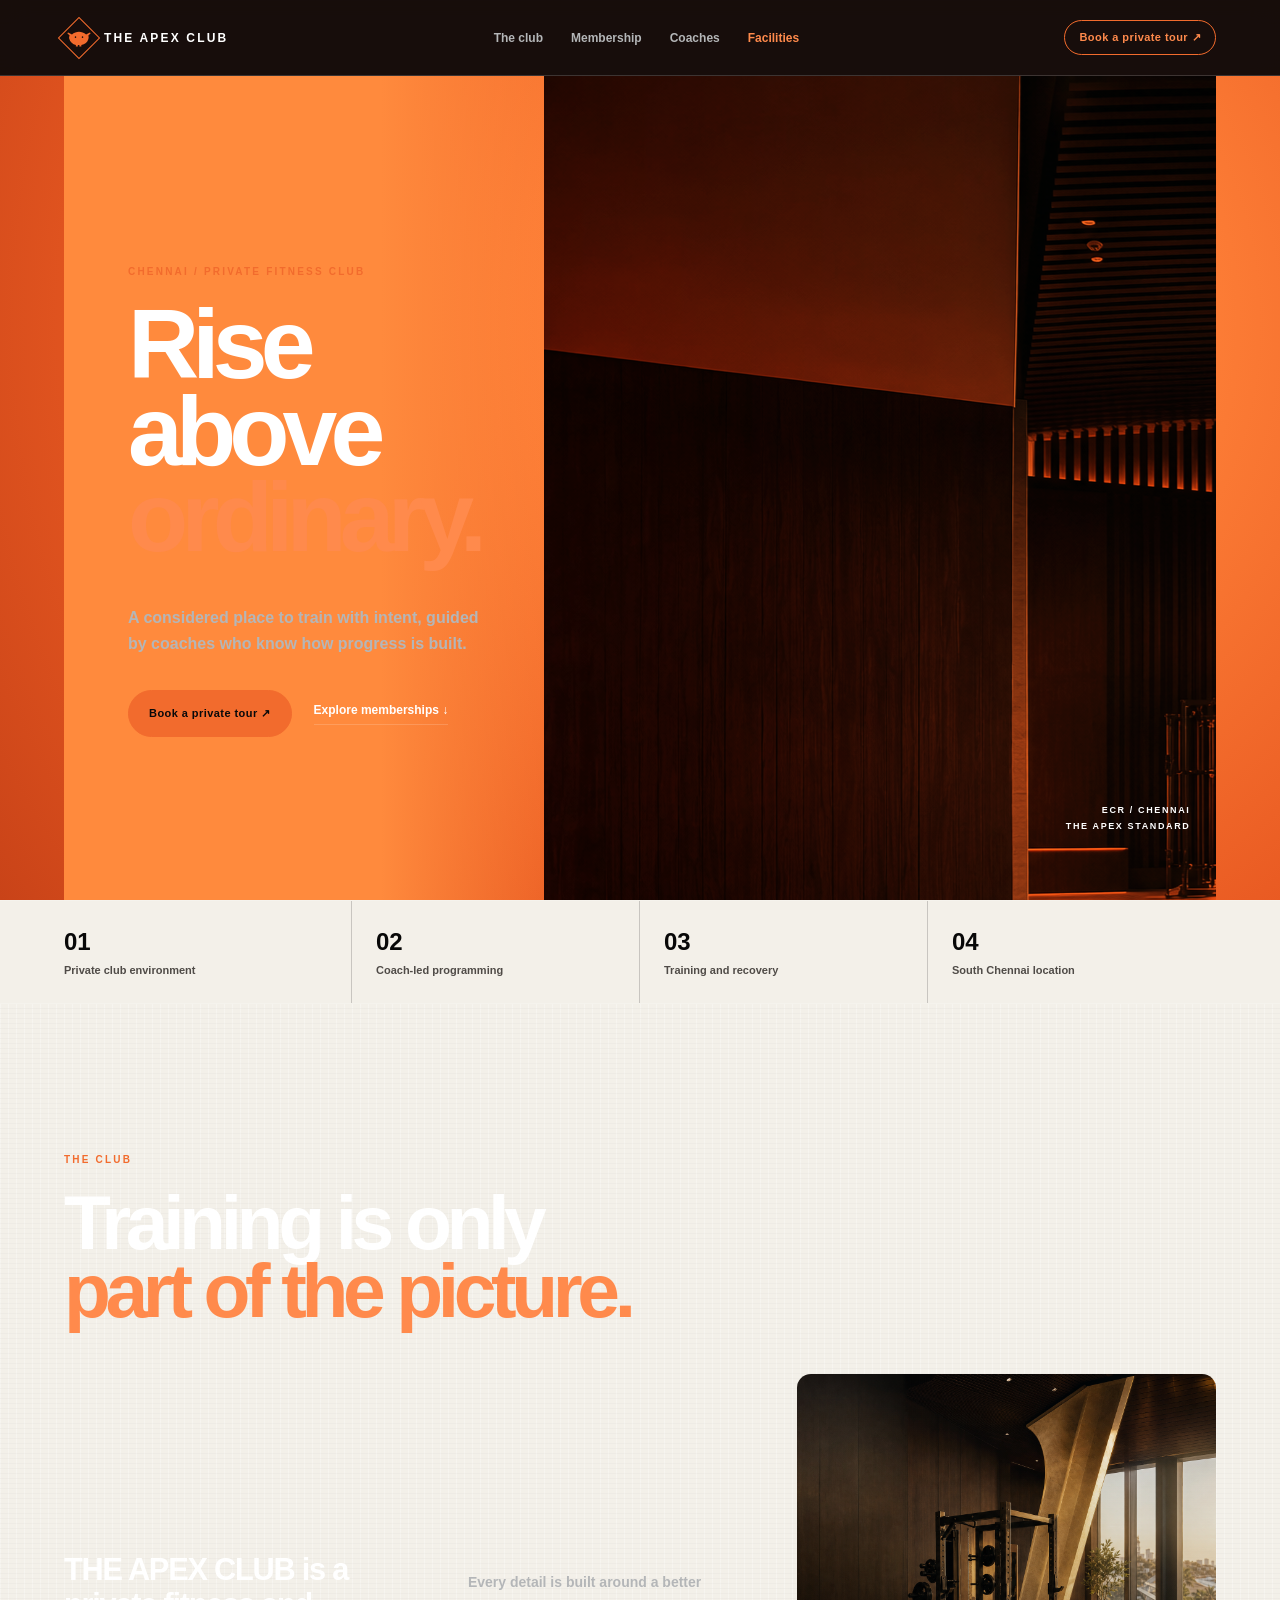
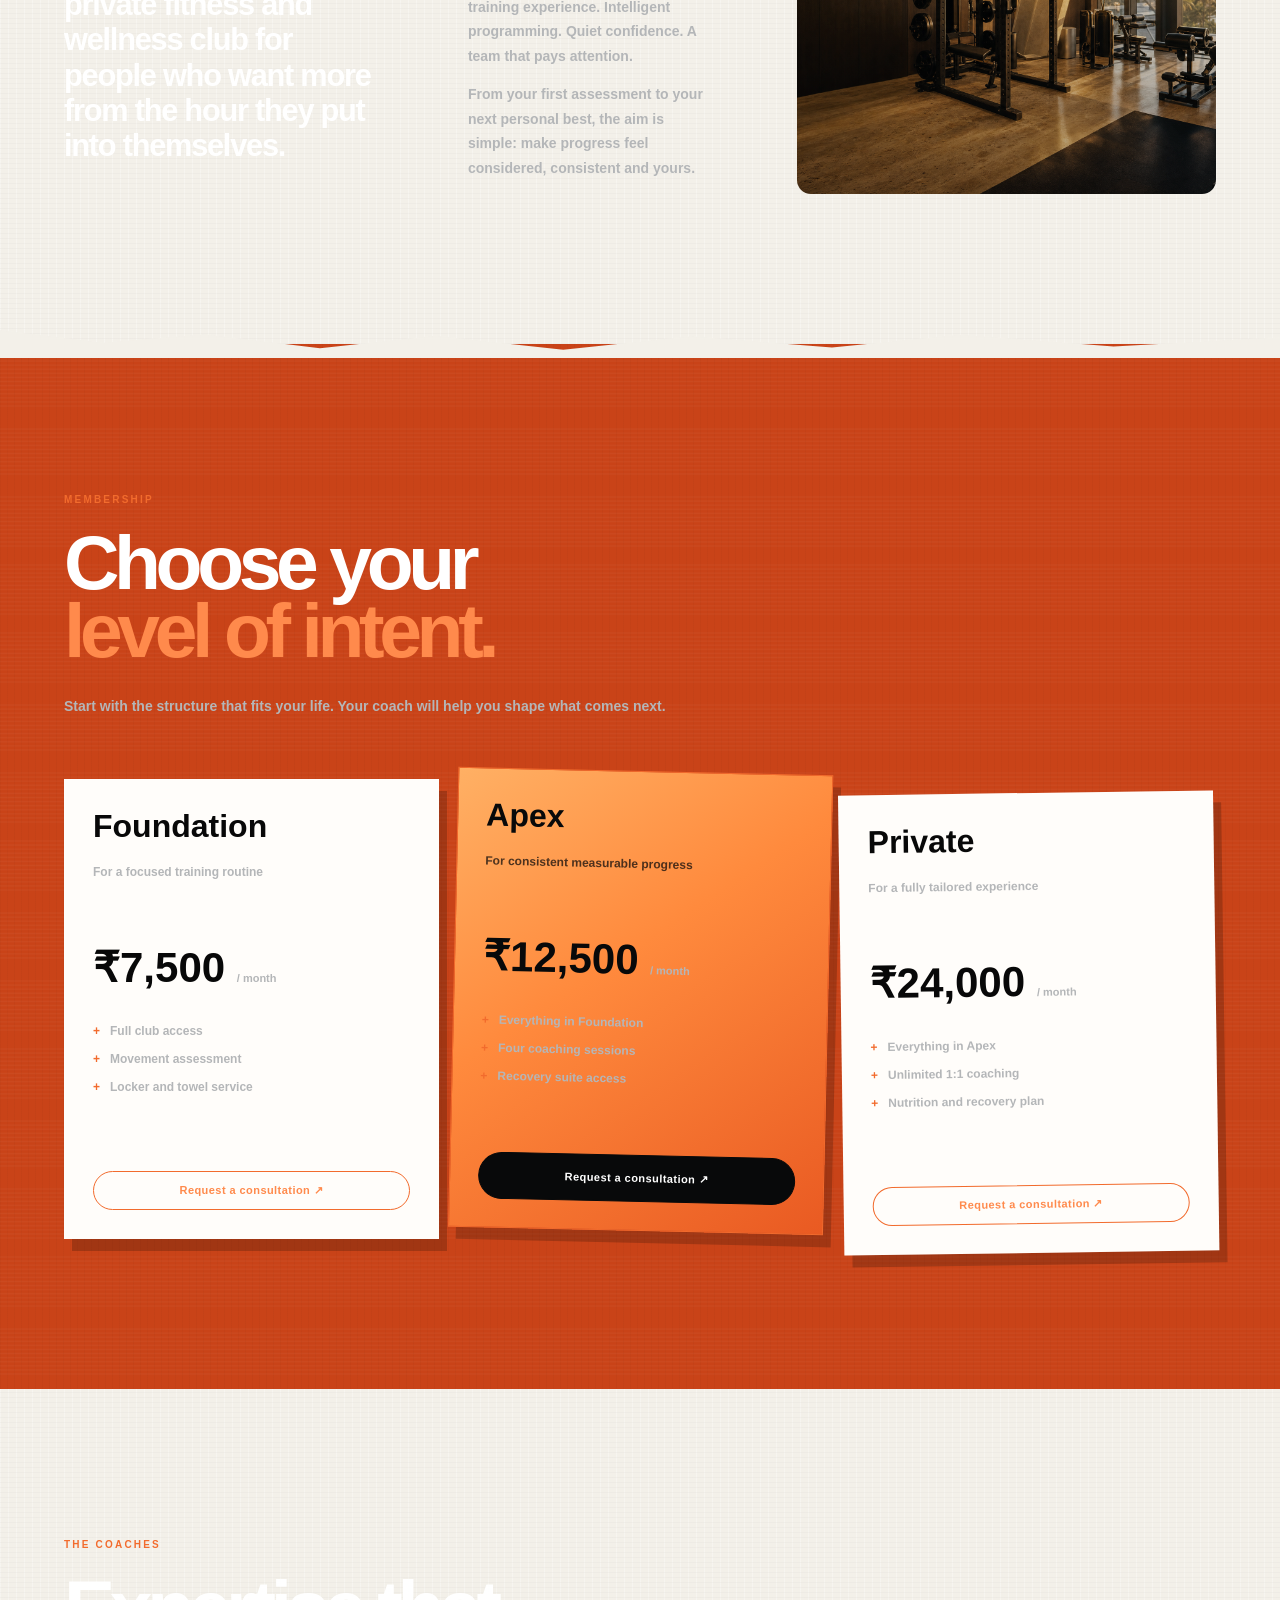
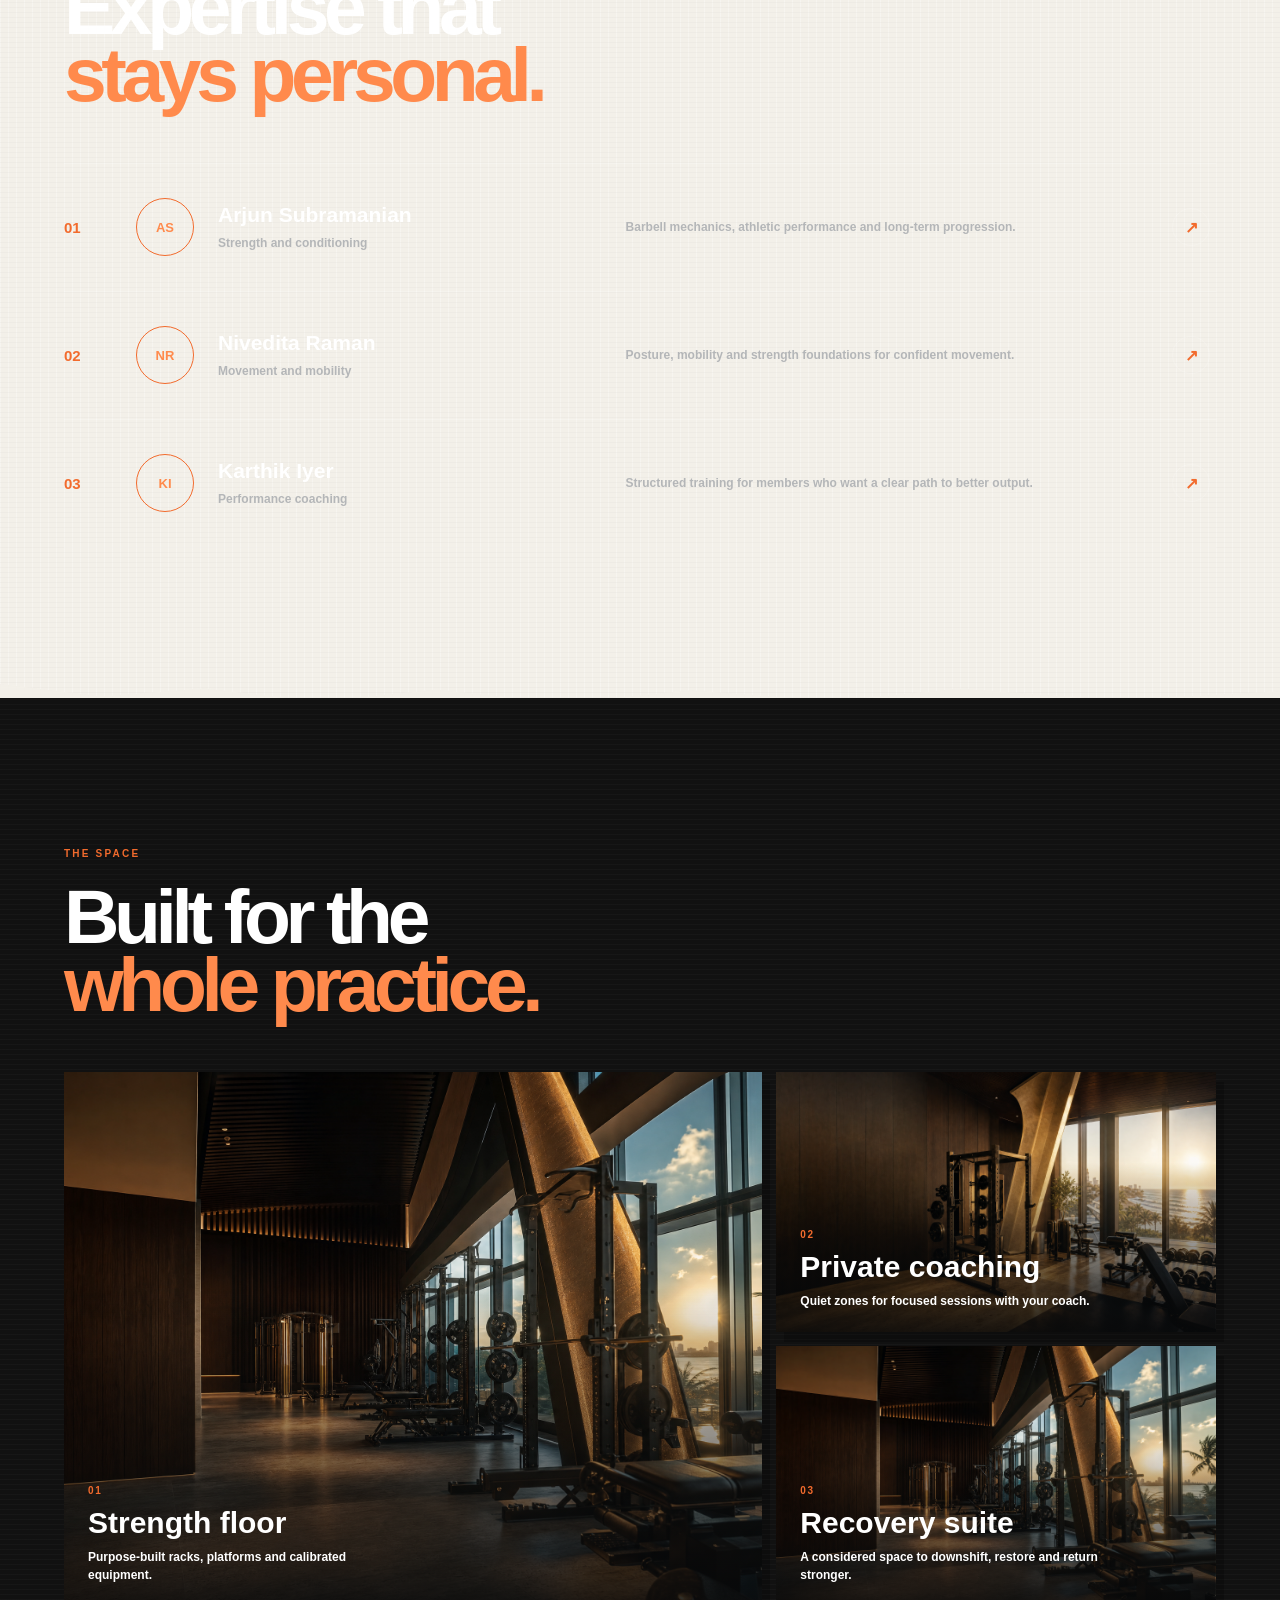
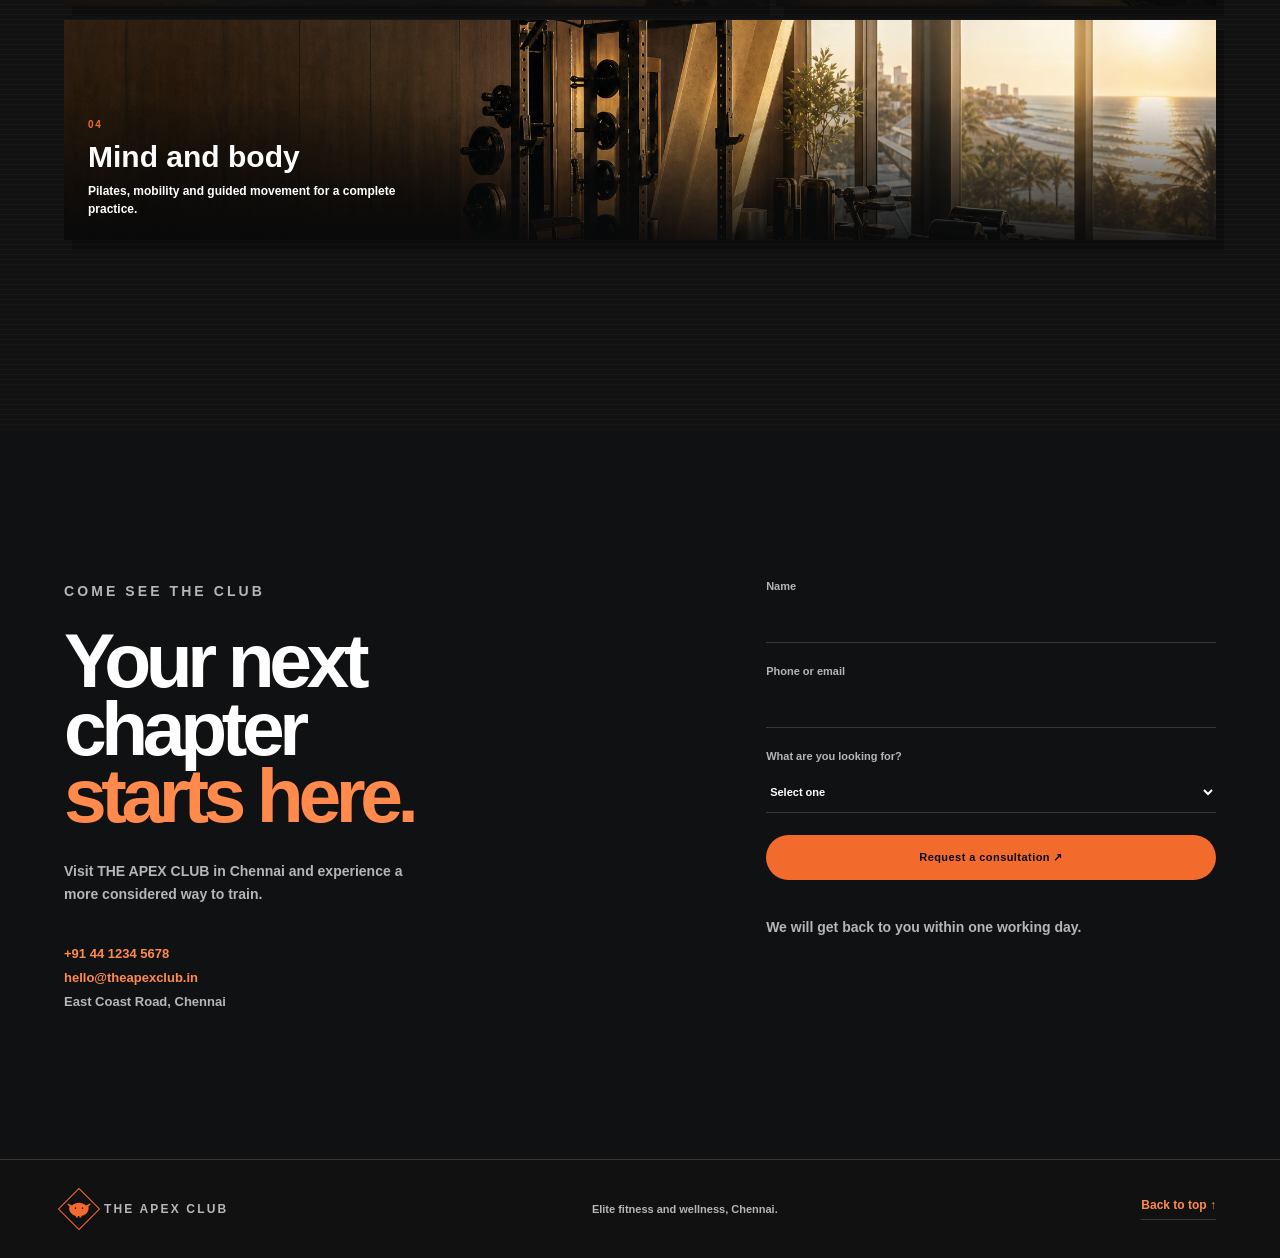
==== commit 3cfd913f: "Sync full-width orange paper layout" ====
--- a/index.html
+++ b/index.html
@@ -12,6 +12,8 @@
 .reveal{opacity:0;transform:translateY(28px);transition:opacity .75s cubic-bezier(.16,1,.3,1),transform .75s cubic-bezier(.16,1,.3,1)}.reveal.is-visible{opacity:1;transform:none}.nav.is-scrolled{box-shadow:0 12px 34px rgba(0,0,0,.28)}.links a.is-active{color:var(--orange2)}.menu-toggle{display:none;}.menu-open .links{display:flex;position:absolute;top:68px;left:0;right:0;padding:18px 20px;background:rgba(8,9,10,.98);border-bottom:1px solid var(--line);flex-direction:column;gap:18px}.menu-open .nav-cta{display:none}.menu-open .menu-toggle{color:var(--white)}.menu-toggle{display:none;background:transparent;border:1px solid var(--line);color:var(--orange2);border-radius:999px;padding:9px 12px;font:inherit;font-size:16px;line-height:1;cursor:pointer}.menu-toggle:active,.btn:active,.outline:active,.nav-cta:active{transform:scale(.97)}.card{transition:transform .25s ease,box-shadow .25s ease}.card:hover{box-shadow:0 20px 45px rgba(0,0,0,.2)}.form-status{display:none;color:var(--orange2);font-size:12px;line-height:1.5;border-left:2px solid var(--orange);padding-left:12px}.form-status.show{display:block}.btn{transition:transform .2s ease,background .2s ease}.btn.ripple{position:relative;overflow:hidden}.ripple-dot{position:absolute;width:8px;height:8px;border-radius:50%;background:rgba(255,255,255,.65);transform:translate(-50%,-50%) scale(0);animation:ripple .55s ease-out;pointer-events:none}@keyframes ripple{to{transform:translate(-50%,-50%) scale(25);opacity:0}}
 @media (prefers-reduced-motion: reduce){html{scroll-behavior:auto}.reveal{opacity:1;transform:none;transition:none}.card,.btn{transition:none}}
 @media(max-width:800px){.menu-toggle{display:block}.nav{height:68px;padding:0 20px}.links{display:none}.nav-cta{padding:9px 11px;font-size:10px}.hero{display:flex;flex-direction:column;min-height:0}.hero-copy{padding:86px 20px 56px;background:var(--black)}.hero-img{min-height:54vh}.rail{grid-template-columns:repeat(2,1fr);padding:0 20px}.rail div{min-height:82px;padding-left:14px;border-bottom:1px solid var(--line)}.rail div:nth-child(2){border-right:0}.section{padding:90px 20px}.grid3,.contact{grid-template-columns:1fr;gap:38px}.grid3{margin-top:25px}.photo{min-height:330px}.plans{grid-template-columns:1fr;margin-top:35px}.card{min-height:410px}.coach{grid-template-columns:32px 58px 1fr 38px;gap:12px;min-height:112px}.coach-detail{display:none}.coach h3{font-size:17px}.fac-grid{grid-template-columns:1fr;grid-auto-rows:250px}.fac-main{grid-row:auto}.fac-mind{grid-column:auto;height:250px}.footer{padding:28px 20px;align-items:flex-start;flex-direction:column;gap:18px}}
+/* Full-width reference layout sync */
+html,body{background-color:#c94318;background-image:repeating-linear-gradient(0deg,rgba(255,255,255,.035) 0 1px,transparent 1px 4px),repeating-linear-gradient(90deg,rgba(70,20,0,.035) 0 1px,transparent 1px 7px)}body{overflow-x:hidden}.nav,.hero,.rail,.section,.footer{width:100%;max-width:none;margin-left:0;margin-right:0}.nav{padding-left:5vw;padding-right:5vw}.hero,.section{padding-left:5vw;padding-right:5vw}.hero{background:radial-gradient(circle at 68% 30%,#ffb064 0%,#ff8138 28%,#e95a22 68%,#c94318 100%)}.hero-copy{background:linear-gradient(90deg,#ff8a3d 0%,#ff8a3d 66%,rgba(255,138,61,.15) 100%)}.hero-img{background-color:#ff8a3d;background-image:linear-gradient(90deg,rgba(255,138,61,.98),rgba(233,90,34,.2) 72%),url('assets/apex/hero-gym.png');background-blend-mode:multiply}.rail{background:#f3f0e9;color:#080808}.rail div{border-color:rgba(8,8,8,.18)}.rail strong{color:#080808}.rail span{color:#4f4b47}.club,.coaches{background-color:#f3f0e9;background-image:repeating-linear-gradient(0deg,rgba(40,35,30,.025) 0 1px,transparent 1px 5px),repeating-linear-gradient(90deg,rgba(255,255,255,.3) 0 1px,transparent 1px 8px)}.club,.coaches,.facilities,.contact{position:relative}.club:after,.coaches:after{content:"";position:absolute;bottom:-14px;left:0;right:0;height:28px;background:#f3f0e9;clip-path:polygon(0 0,8% 45%,16% 15%,25% 65%,34% 20%,44% 70%,54% 22%,65% 62%,75% 16%,87% 58%,100% 26%,100% 100%,0 100%)}.facilities{background-color:#111;background-image:repeating-linear-gradient(0deg,rgba(255,255,255,.025) 0 1px,transparent 1px 5px)}.fac{border-radius:0;box-shadow:8px 10px 0 rgba(0,0,0,.22)}.card{border-radius:0;background:#fffdfa;color:#080808;box-shadow:8px 12px 0 rgba(0,0,0,.2);transform:rotate(-1deg)}.card:nth-child(2){transform:rotate(1.3deg) translateY(-8px)}.card:nth-child(3){transform:rotate(-.8deg) translateY(14px)}.card.featured{background:linear-gradient(145deg,#ffb064,#ff8a3d 42%,#e95a22)}.footer{background:#111}@media(max-width:800px){.nav,.hero,.rail,.section,.footer{padding-left:20px;padding-right:20px}.hero{padding-left:0;padding-right:0}.section{padding-top:90px;padding-bottom:90px}.card,.card:nth-child(2),.card:nth-child(3){transform:none}.nav{padding-top:0;padding-bottom:0}}
 </style>
 </head>
 <body>
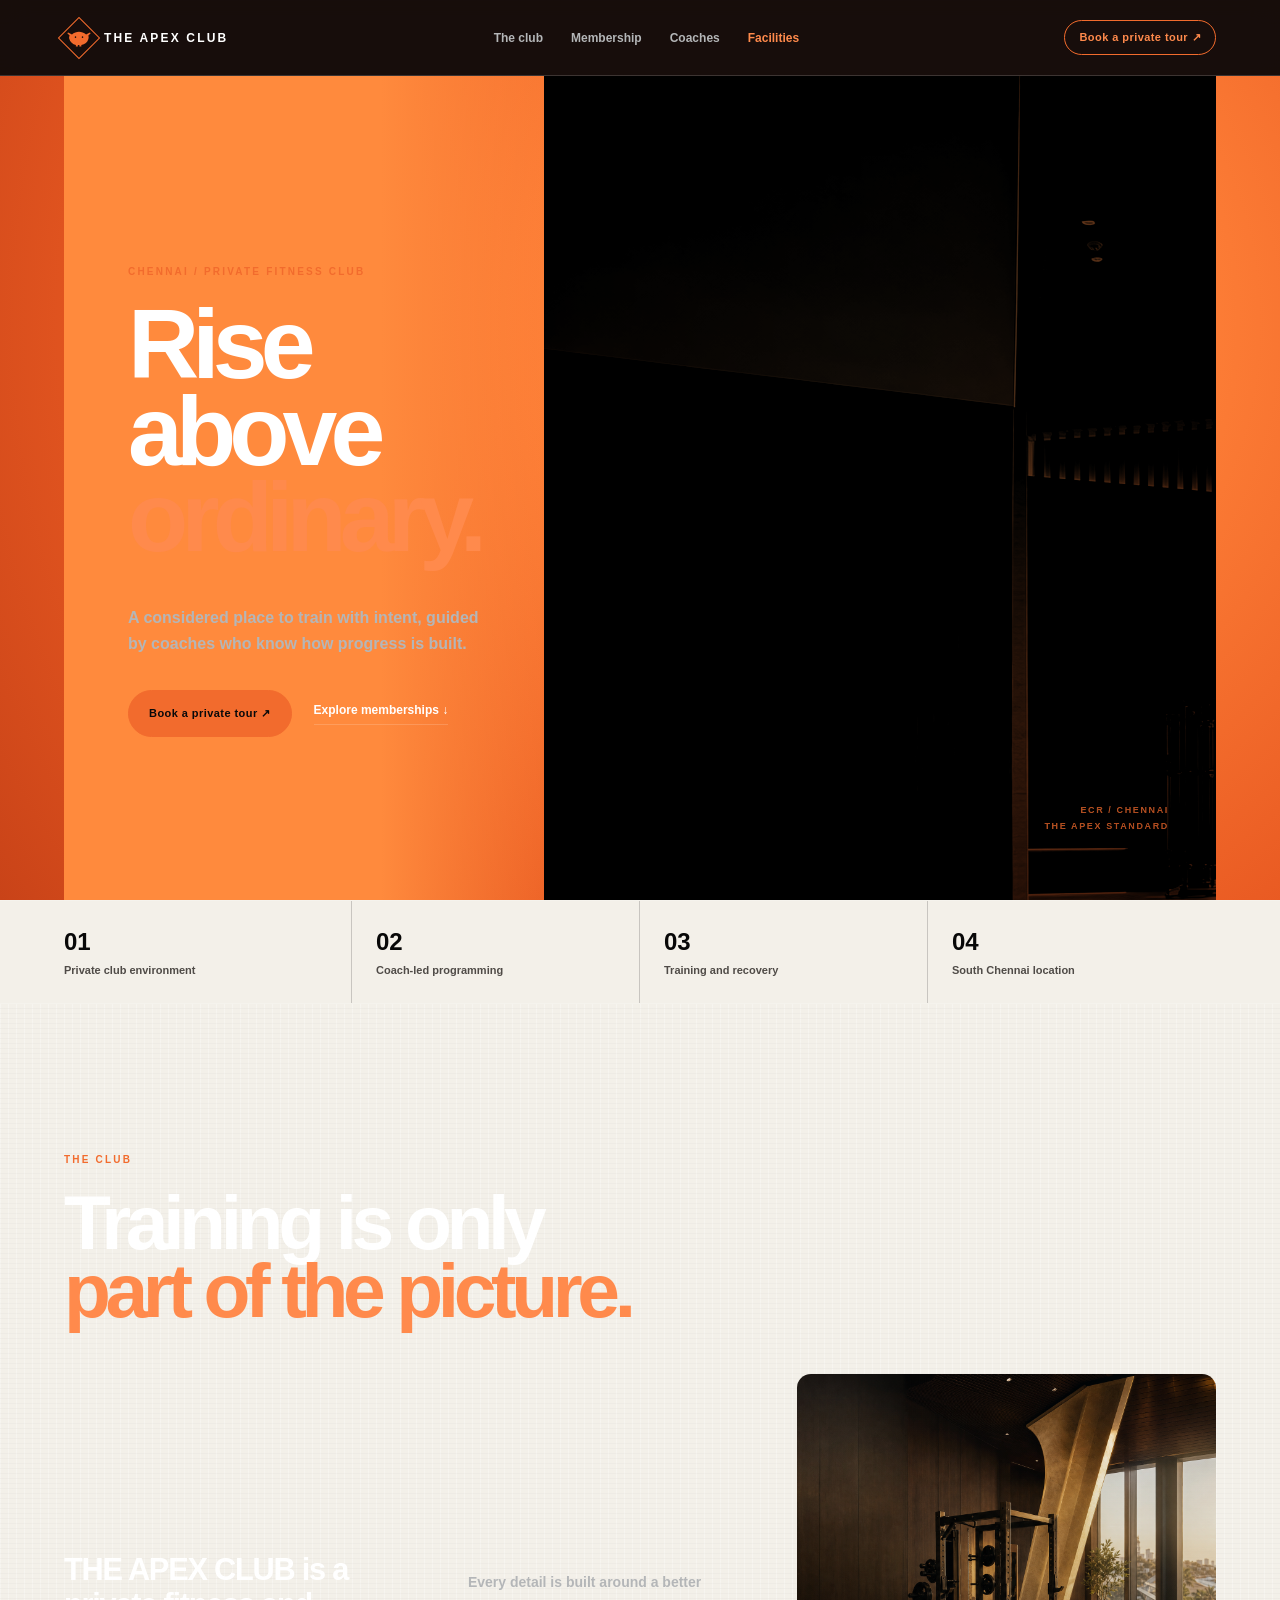
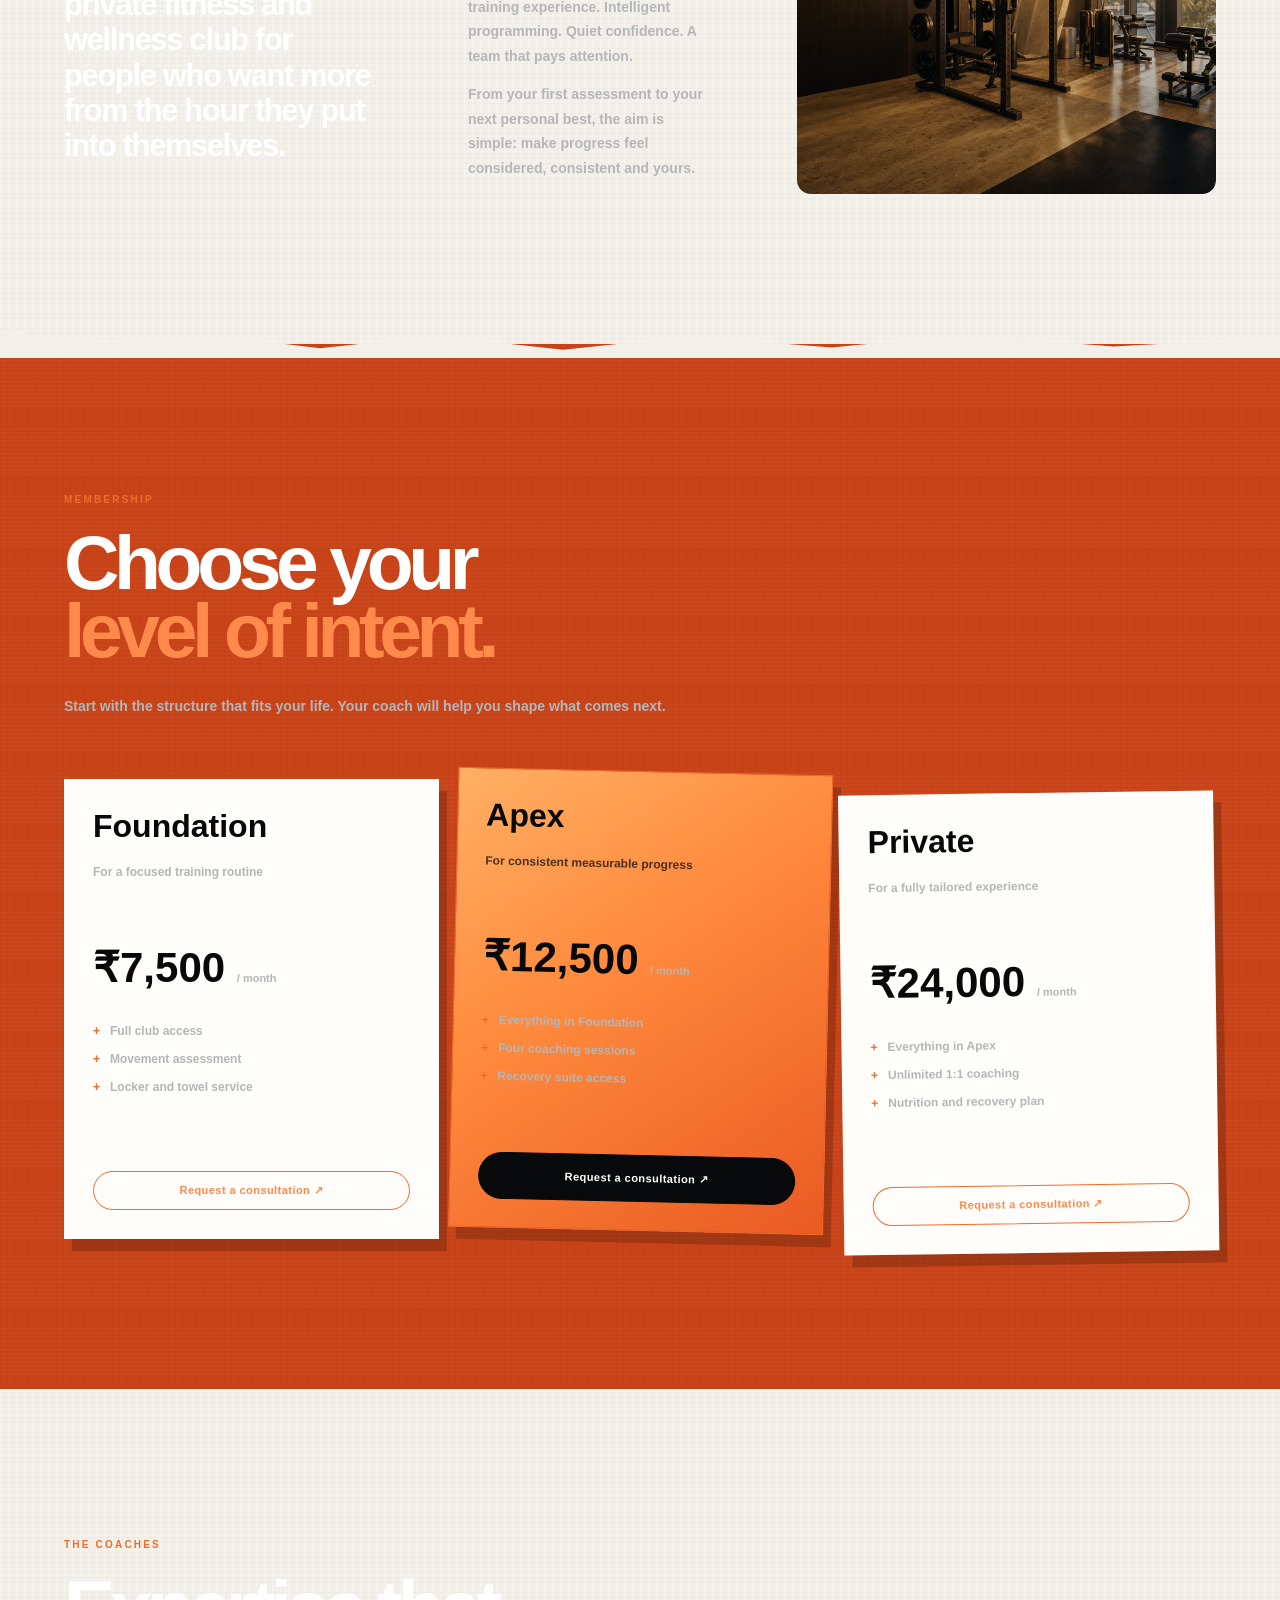
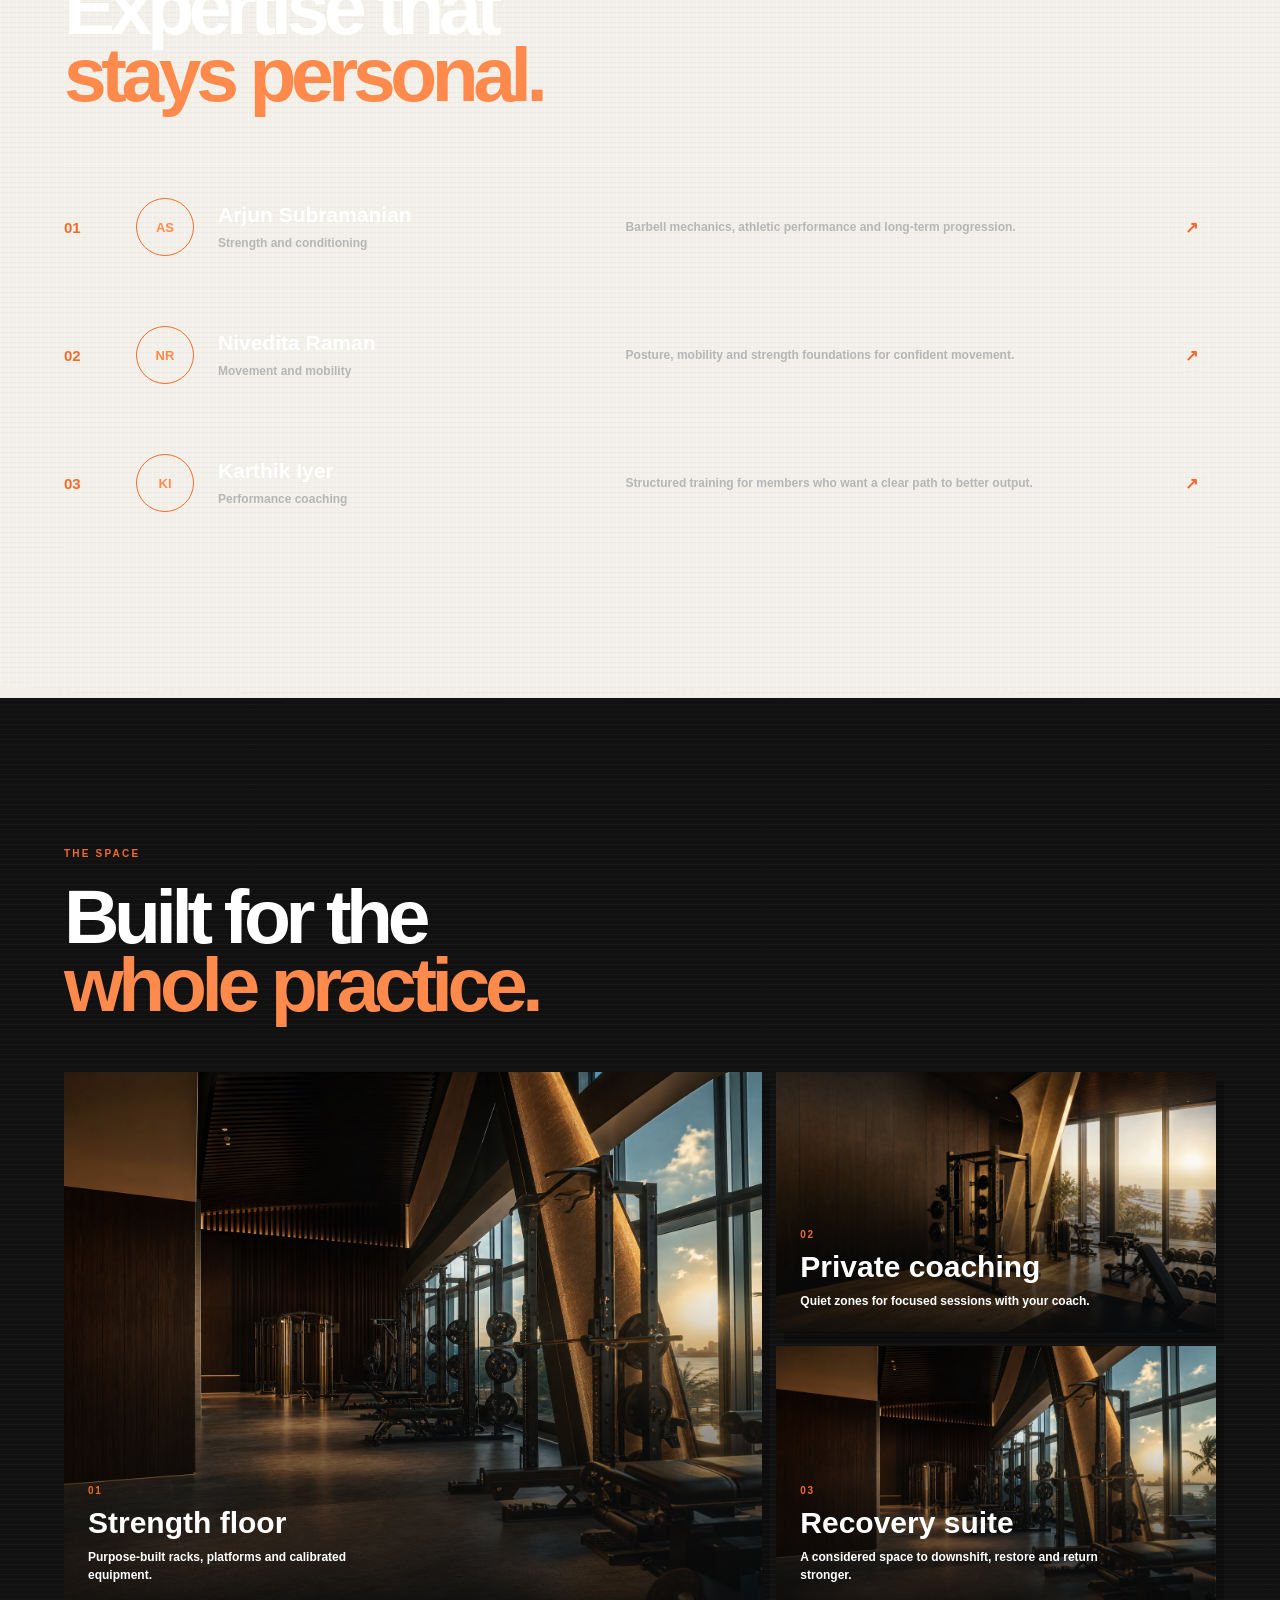
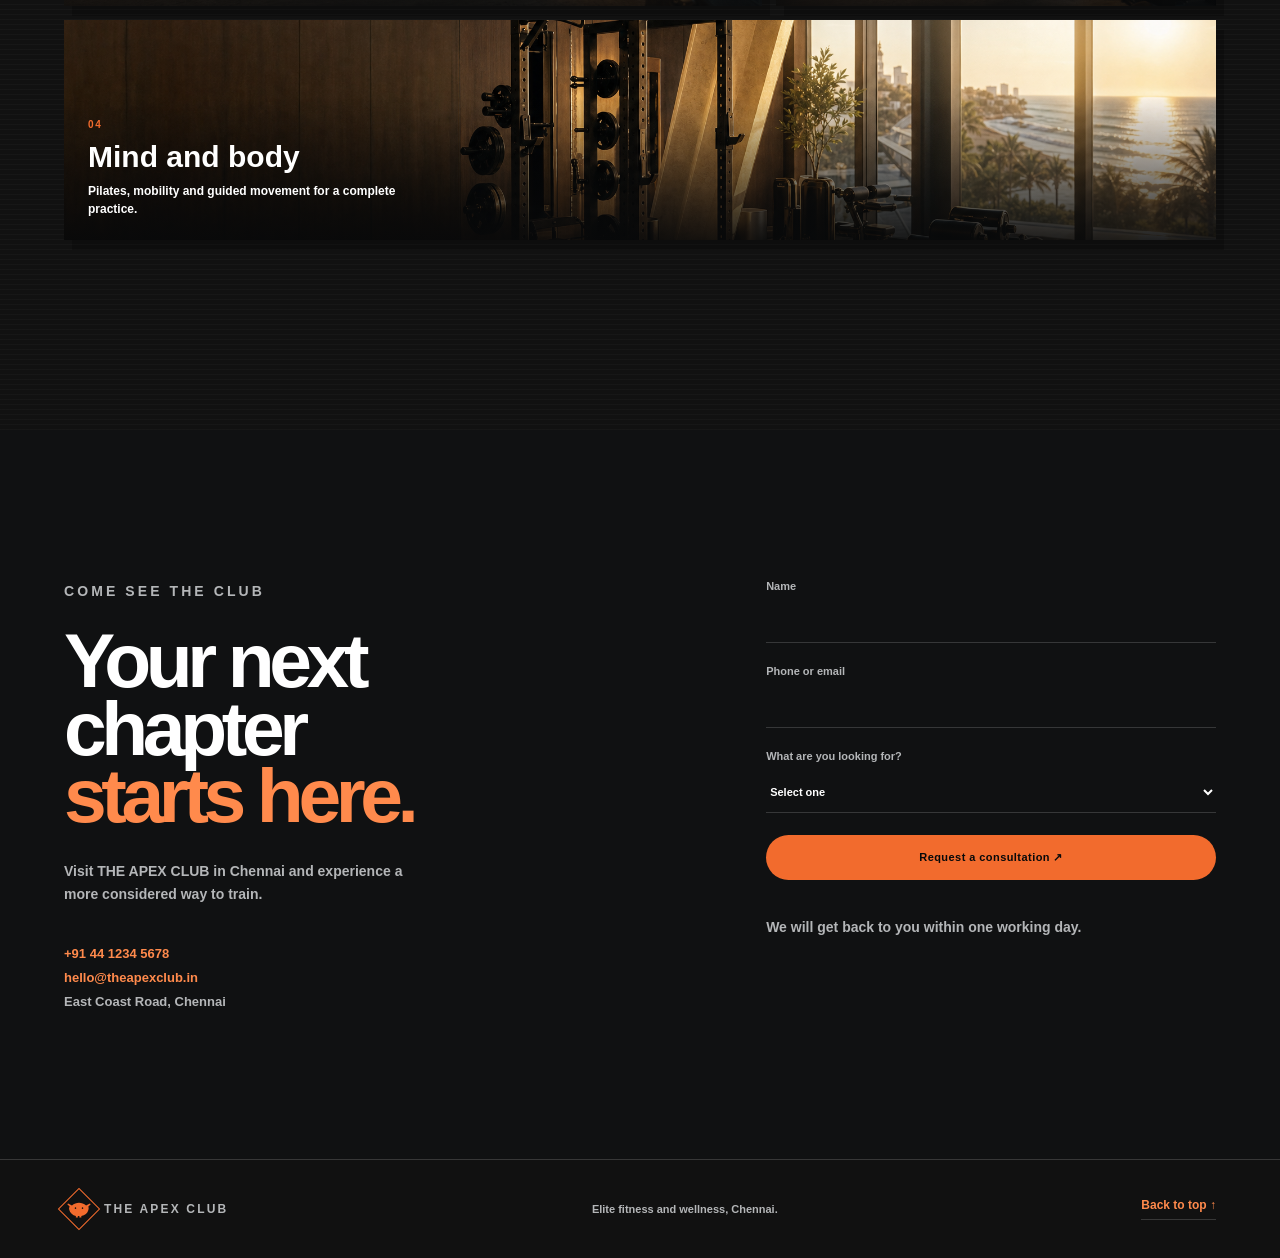
==== commit 101d6862: "Sync orange hero tint to GitHub Pages" ====
--- a/index.html
+++ b/index.html
@@ -6,7 +6,7 @@
 <title>THE APEX CLUB | Chennai</title>
 <meta name="description" content="Elite fitness and wellness in Chennai. Private coaching, performance training and restorative wellness at THE APEX CLUB.">
 <style>
-:root{--black:#08090a;--surface:#101112;--orange:#f26b2d;--orange2:#ff8a4c;--white:#fff;--muted:#b4b6b8;--line:rgba(255,255,255,.16);--radius:14px}*{box-sizing:border-box}html{scroll-behavior:smooth;background:var(--black);color:var(--white)}body{margin:0;background:var(--black);color:var(--white);font-family:"Arial",sans-serif;font-weight:600}a{color:inherit;text-decoration:none}.nav{height:76px;padding:0 5vw;display:flex;align-items:center;justify-content:space-between;border-bottom:1px solid var(--line);position:relative;z-index:2;background:rgba(8,9,10,.92);backdrop-filter:blur(15px)}.wordmark{display:flex;align-items:center;gap:10px;font-size:12px;letter-spacing:.18em;white-space:nowrap}.mark{display:grid;place-items:center;width:30px;height:30px;border:1px solid var(--orange);color:var(--orange);transform:rotate(45deg)}.bull{width:25px;height:17px;fill:currentColor;transform:rotate(-45deg)}.links{display:flex;gap:28px;color:var(--muted);font-size:12px}.links a:hover,.small-link:hover{color:var(--orange2)}.nav-cta,.btn,.outline{border:1px solid var(--orange);border-radius:999px;padding:12px 17px;font-size:11px;letter-spacing:.04em;font-weight:700;display:inline-flex;align-items:center;gap:12px}.nav-cta{color:var(--orange2);padding:10px 14px}.btn{background:var(--orange);color:var(--black);padding:16px 20px}.btn:hover{background:var(--orange2)}.hero{min-height:calc(100vh - 76px);display:grid;grid-template-columns:.82fr 1.38fr;position:relative}.hero-copy{padding:12vh 5vw 9vh;display:flex;flex-direction:column;justify-content:center;background:linear-gradient(90deg,var(--black) 74%,transparent)}.eyebrow{color:var(--orange);font-size:10px;letter-spacing:.22em;margin:0 0 24px}.hero h1,.section h2{font-size:clamp(52px,7.7vw,118px);line-height:.88;letter-spacing:-.07em;margin:0 0 28px;font-weight:800}.hero h1 em,.section h2 span{color:var(--orange2);font-style:normal}.intro{max-width:360px;color:var(--muted);font-size:16px;line-height:1.6;margin-bottom:34px}.actions{display:flex;align-items:center;gap:22px}.small-link{font-size:12px;border-bottom:1px solid var(--line);padding-bottom:7px}.small-link span{color:var(--orange);margin-left:8px}.hero-img{min-height:680px;background:linear-gradient(90deg,var(--black),transparent 24%),linear-gradient(0deg,rgba(8,9,10,.35),transparent 45%),url('assets/apex/hero-gym.png') center/cover}.caption{position:absolute;right:7%;bottom:8%;font-size:9px;letter-spacing:.18em;line-height:1.8;text-align:right}.rail{min-height:104px;display:grid;grid-template-columns:repeat(4,1fr);border-top:1px solid var(--line);border-bottom:1px solid var(--line);padding:0 5vw}.rail div{display:flex;flex-direction:column;justify-content:center;gap:8px;border-right:1px solid var(--line);padding-left:24px}.rail div:first-child{padding-left:0}.rail div:last-child{border:0}.rail strong{color:var(--orange);font-size:24px}.rail span{color:var(--muted);font-size:11px}.section{padding:150px 5vw}.club,.coaches{background:var(--surface)}.section h2{font-size:clamp(44px,6vw,84px);margin-bottom:30px}.grid3{display:grid;grid-template-columns:1.05fr .8fr 1.4fr;gap:7vw;align-items:end;margin-top:50px}.lead{font-size:clamp(22px,2.4vw,34px);line-height:1.15;letter-spacing:-.04em}.body{color:var(--muted);font-size:14px;line-height:1.75}.photo{min-height:420px;background:linear-gradient(0deg,rgba(8,9,10,.3),transparent),url('assets/apex/training-room.png') center/cover;border-radius:var(--radius)}.plans{display:grid;grid-template-columns:repeat(3,1fr);gap:14px;margin-top:60px}.card{min-height:460px;border:1px solid var(--line);border-radius:var(--radius);padding:28px;display:flex;flex-direction:column;background:var(--surface)}.card.featured{background:var(--orange);color:var(--black);border-color:var(--orange)}.card h3{font-size:32px;margin:0 0 8px}.note{color:var(--muted);font-size:12px;min-height:34px}.featured .note{color:rgba(8,9,10,.72)}.price{font-size:42px;margin:32px 0}.price small{color:var(--muted);font-size:11px}.card ul{padding:0;margin:0 0 32px;list-style:none;display:grid;gap:14px;color:var(--muted);font-size:12px}.card li span{color:var(--orange);margin-right:10px}.card .btn,.card .outline{margin-top:auto;justify-content:center}.outline{color:var(--orange2)}.featured .btn{background:var(--black);color:var(--white);border-color:var(--black)}.coach-list{margin-top:54px;border-top:1px solid var(--line)}.coach{display:grid;grid-template-columns:50px 60px 1.25fr 1.7fr 44px;gap:22px;align-items:center;min-height:128px;border-bottom:1px solid var(--line)}.number{color:var(--orange);font-size:15px}.initial{width:58px;height:58px;border-radius:50%;border:1px solid var(--orange);color:var(--orange2);display:grid;place-items:center;font-size:13px}.coach h3{font-size:21px;margin:0 0 7px}.coach p{color:var(--muted);font-size:12px;line-height:1.55;margin:0}.arrow{border:1px solid var(--line);width:38px;height:38px;display:grid;place-items:center;border-radius:50%;color:var(--orange)}.facilities{background:var(--black)}.fac-grid{display:grid;grid-template-columns:1.35fr .85fr;grid-auto-rows:260px;gap:14px;margin-top:54px}.fac{position:relative;overflow:hidden;border-radius:var(--radius);background-position:center;background-size:cover}.fac-main{grid-row:span 2;background-image:linear-gradient(0deg,rgba(8,9,10,.86),transparent 60%),url('assets/apex/hero-gym.png')}.fac-coach{background-image:linear-gradient(0deg,rgba(8,9,10,.88),transparent 65%),url('assets/apex/training-room.png')}.fac-recovery{background-image:linear-gradient(0deg,rgba(8,9,10,.88),transparent 65%),url('assets/apex/hero-gym.png');background-position:70% center}.fac-mind{grid-column:span 2;height:220px;background-image:linear-gradient(0deg,rgba(8,9,10,.9),transparent 65%),url('assets/apex/training-room.png')}.fac-copy{position:absolute;inset:auto 24px 22px}.fac-copy span{color:var(--orange);font-size:10px;letter-spacing:.16em}.fac-copy h3{font-size:30px;margin:8px 0}.fac-copy p{font-size:12px;line-height:1.5;margin:0;max-width:320px}.contact{display:grid;grid-template-columns:1fr .82fr;gap:12vw;background:var(--surface)}.contact p{color:var(--muted);max-width:350px;line-height:1.65;font-size:14px}.details{display:grid;gap:9px;margin-top:40px;color:var(--orange2);font-size:13px}.details span{color:var(--muted)}form{display:grid;gap:22px;align-content:start}label{display:grid;gap:9px;color:var(--muted);font-size:11px}input,select{background:transparent;border:0;border-bottom:1px solid var(--line);color:var(--white);padding:11px 0;min-height:42px;outline:0;font:inherit}input:focus,select:focus{border-color:var(--orange)}select option{background:var(--surface)}form .btn{border:0;justify-content:center;cursor:pointer}.fine{color:var(--muted);font-size:11px}.footer{border-top:1px solid var(--line);padding:34px 5vw;display:flex;align-items:center;justify-content:space-between;color:var(--muted);font-size:11px}.footer .small-link{color:var(--orange2)}
+:root{--black:#08090a;--surface:#101112;--orange:#f26b2d;--orange2:#ff8a4c;--white:#fff;--muted:#b4b6b8;--line:rgba(255,255,255,.16);--radius:14px}*{box-sizing:border-box}html{scroll-behavior:smooth;background:var(--black);color:var(--white)}body{margin:0;background:var(--black);color:var(--white);font-family:"Arial",sans-serif;font-weight:600}a{color:inherit;text-decoration:none}.nav{height:76px;padding:0 5vw;display:flex;align-items:center;justify-content:space-between;border-bottom:1px solid var(--line);position:relative;z-index:2;background:rgba(8,9,10,.92);backdrop-filter:blur(15px)}.wordmark{display:flex;align-items:center;gap:10px;font-size:12px;letter-spacing:.18em;white-space:nowrap}.mark{display:grid;place-items:center;width:30px;height:30px;border:1px solid var(--orange);color:var(--orange);transform:rotate(45deg)}.bull{width:25px;height:17px;fill:currentColor;transform:rotate(-45deg)}.links{display:flex;gap:28px;color:var(--muted);font-size:12px}.links a:hover,.small-link:hover{color:var(--orange2)}.nav-cta,.btn,.outline{border:1px solid var(--orange);border-radius:999px;padding:12px 17px;font-size:11px;letter-spacing:.04em;font-weight:700;display:inline-flex;align-items:center;gap:12px}.nav-cta{color:var(--orange2);padding:10px 14px}.btn{background:var(--orange);color:var(--black);padding:16px 20px}.btn:hover{background:var(--orange2)}.hero{min-height:calc(100vh - 76px);display:grid;grid-template-columns:.82fr 1.38fr;position:relative}.hero-copy{padding:12vh 5vw 9vh;display:flex;flex-direction:column;justify-content:center;background:linear-gradient(90deg,var(--black) 74%,transparent)}.eyebrow{color:var(--orange);font-size:10px;letter-spacing:.22em;margin:0 0 24px}.hero h1,.section h2{font-size:clamp(52px,7.7vw,118px);line-height:.88;letter-spacing:-.07em;margin:0 0 28px;font-weight:800}.hero h1 em,.section h2 span{color:var(--orange2);font-style:normal}.intro{max-width:360px;color:var(--muted);font-size:16px;line-height:1.6;margin-bottom:34px}.actions{display:flex;align-items:center;gap:22px}.small-link{font-size:12px;border-bottom:1px solid var(--line);padding-bottom:7px}.small-link span{color:var(--orange);margin-left:8px}.hero-img{min-height:680px;background:linear-gradient(90deg,rgba(242,107,45,.92),rgba(242,107,45,.45) 37%,rgba(0,0,0,.05) 74%),linear-gradient(0deg,rgba(8,9,10,.35),transparent 45%),url('assets/apex/hero-squat.png') center/cover;filter:grayscale(1) contrast(1.25) brightness(.72);mix-blend-mode:multiply}.caption{position:absolute;right:7%;bottom:8%;font-size:9px;letter-spacing:.18em;line-height:1.8;text-align:right}.rail{min-height:104px;display:grid;grid-template-columns:repeat(4,1fr);border-top:1px solid var(--line);border-bottom:1px solid var(--line);padding:0 5vw}.rail div{display:flex;flex-direction:column;justify-content:center;gap:8px;border-right:1px solid var(--line);padding-left:24px}.rail div:first-child{padding-left:0}.rail div:last-child{border:0}.rail strong{color:var(--orange);font-size:24px}.rail span{color:var(--muted);font-size:11px}.section{padding:150px 5vw}.club,.coaches{background:var(--surface)}.section h2{font-size:clamp(44px,6vw,84px);margin-bottom:30px}.grid3{display:grid;grid-template-columns:1.05fr .8fr 1.4fr;gap:7vw;align-items:end;margin-top:50px}.lead{font-size:clamp(22px,2.4vw,34px);line-height:1.15;letter-spacing:-.04em}.body{color:var(--muted);font-size:14px;line-height:1.75}.photo{min-height:420px;background:linear-gradient(0deg,rgba(8,9,10,.3),transparent),url('assets/apex/training-room.png') center/cover;border-radius:var(--radius)}.plans{display:grid;grid-template-columns:repeat(3,1fr);gap:14px;margin-top:60px}.card{min-height:460px;border:1px solid var(--line);border-radius:var(--radius);padding:28px;display:flex;flex-direction:column;background:var(--surface)}.card.featured{background:var(--orange);color:var(--black);border-color:var(--orange)}.card h3{font-size:32px;margin:0 0 8px}.note{color:var(--muted);font-size:12px;min-height:34px}.featured .note{color:rgba(8,9,10,.72)}.price{font-size:42px;margin:32px 0}.price small{color:var(--muted);font-size:11px}.card ul{padding:0;margin:0 0 32px;list-style:none;display:grid;gap:14px;color:var(--muted);font-size:12px}.card li span{color:var(--orange);margin-right:10px}.card .btn,.card .outline{margin-top:auto;justify-content:center}.outline{color:var(--orange2)}.featured .btn{background:var(--black);color:var(--white);border-color:var(--black)}.coach-list{margin-top:54px;border-top:1px solid var(--line)}.coach{display:grid;grid-template-columns:50px 60px 1.25fr 1.7fr 44px;gap:22px;align-items:center;min-height:128px;border-bottom:1px solid var(--line)}.number{color:var(--orange);font-size:15px}.initial{width:58px;height:58px;border-radius:50%;border:1px solid var(--orange);color:var(--orange2);display:grid;place-items:center;font-size:13px}.coach h3{font-size:21px;margin:0 0 7px}.coach p{color:var(--muted);font-size:12px;line-height:1.55;margin:0}.arrow{border:1px solid var(--line);width:38px;height:38px;display:grid;place-items:center;border-radius:50%;color:var(--orange)}.facilities{background:var(--black)}.fac-grid{display:grid;grid-template-columns:1.35fr .85fr;grid-auto-rows:260px;gap:14px;margin-top:54px}.fac{position:relative;overflow:hidden;border-radius:var(--radius);background-position:center;background-size:cover}.fac-main{grid-row:span 2;background-image:linear-gradient(0deg,rgba(8,9,10,.86),transparent 60%),url('assets/apex/hero-gym.png')}.fac-coach{background-image:linear-gradient(0deg,rgba(8,9,10,.88),transparent 65%),url('assets/apex/training-room.png')}.fac-recovery{background-image:linear-gradient(0deg,rgba(8,9,10,.88),transparent 65%),url('assets/apex/hero-gym.png');background-position:70% center}.fac-mind{grid-column:span 2;height:220px;background-image:linear-gradient(0deg,rgba(8,9,10,.9),transparent 65%),url('assets/apex/training-room.png')}.fac-copy{position:absolute;inset:auto 24px 22px}.fac-copy span{color:var(--orange);font-size:10px;letter-spacing:.16em}.fac-copy h3{font-size:30px;margin:8px 0}.fac-copy p{font-size:12px;line-height:1.5;margin:0;max-width:320px}.contact{display:grid;grid-template-columns:1fr .82fr;gap:12vw;background:var(--surface)}.contact p{color:var(--muted);max-width:350px;line-height:1.65;font-size:14px}.details{display:grid;gap:9px;margin-top:40px;color:var(--orange2);font-size:13px}.details span{color:var(--muted)}form{display:grid;gap:22px;align-content:start}label{display:grid;gap:9px;color:var(--muted);font-size:11px}input,select{background:transparent;border:0;border-bottom:1px solid var(--line);color:var(--white);padding:11px 0;min-height:42px;outline:0;font:inherit}input:focus,select:focus{border-color:var(--orange)}select option{background:var(--surface)}form .btn{border:0;justify-content:center;cursor:pointer}.fine{color:var(--muted);font-size:11px}.footer{border-top:1px solid var(--line);padding:34px 5vw;display:flex;align-items:center;justify-content:space-between;color:var(--muted);font-size:11px}.footer .small-link{color:var(--orange2)}
 /* Interaction layer: motion communicates hierarchy, feedback and navigation state. */
 @keyframes rise{from{opacity:0;transform:translateY(28px)}to{opacity:1;transform:translateY(0)}}
 .reveal{opacity:0;transform:translateY(28px);transition:opacity .75s cubic-bezier(.16,1,.3,1),transform .75s cubic-bezier(.16,1,.3,1)}.reveal.is-visible{opacity:1;transform:none}.nav.is-scrolled{box-shadow:0 12px 34px rgba(0,0,0,.28)}.links a.is-active{color:var(--orange2)}.menu-toggle{display:none;}.menu-open .links{display:flex;position:absolute;top:68px;left:0;right:0;padding:18px 20px;background:rgba(8,9,10,.98);border-bottom:1px solid var(--line);flex-direction:column;gap:18px}.menu-open .nav-cta{display:none}.menu-open .menu-toggle{color:var(--white)}.menu-toggle{display:none;background:transparent;border:1px solid var(--line);color:var(--orange2);border-radius:999px;padding:9px 12px;font:inherit;font-size:16px;line-height:1;cursor:pointer}.menu-toggle:active,.btn:active,.outline:active,.nav-cta:active{transform:scale(.97)}.card{transition:transform .25s ease,box-shadow .25s ease}.card:hover{box-shadow:0 20px 45px rgba(0,0,0,.2)}.form-status{display:none;color:var(--orange2);font-size:12px;line-height:1.5;border-left:2px solid var(--orange);padding-left:12px}.form-status.show{display:block}.btn{transition:transform .2s ease,background .2s ease}.btn.ripple{position:relative;overflow:hidden}.ripple-dot{position:absolute;width:8px;height:8px;border-radius:50%;background:rgba(255,255,255,.65);transform:translate(-50%,-50%) scale(0);animation:ripple .55s ease-out;pointer-events:none}@keyframes ripple{to{transform:translate(-50%,-50%) scale(25);opacity:0}}
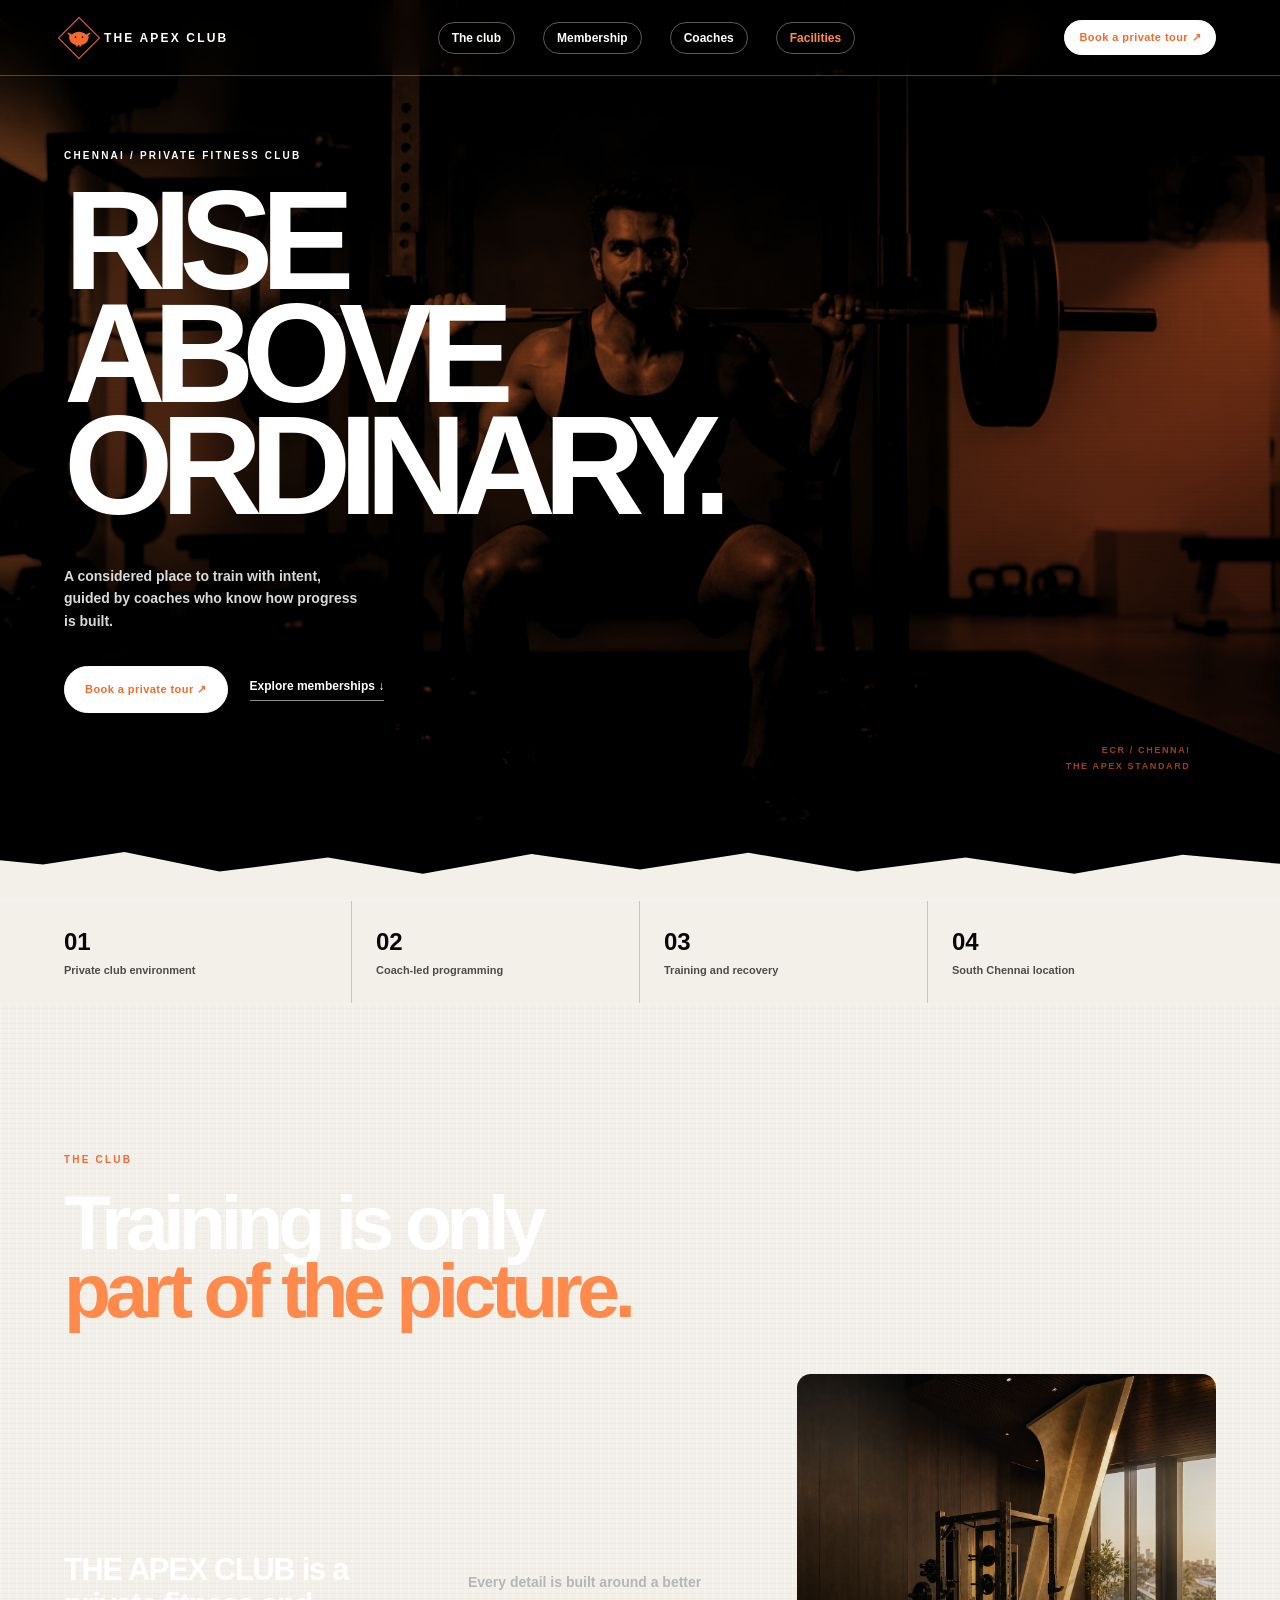
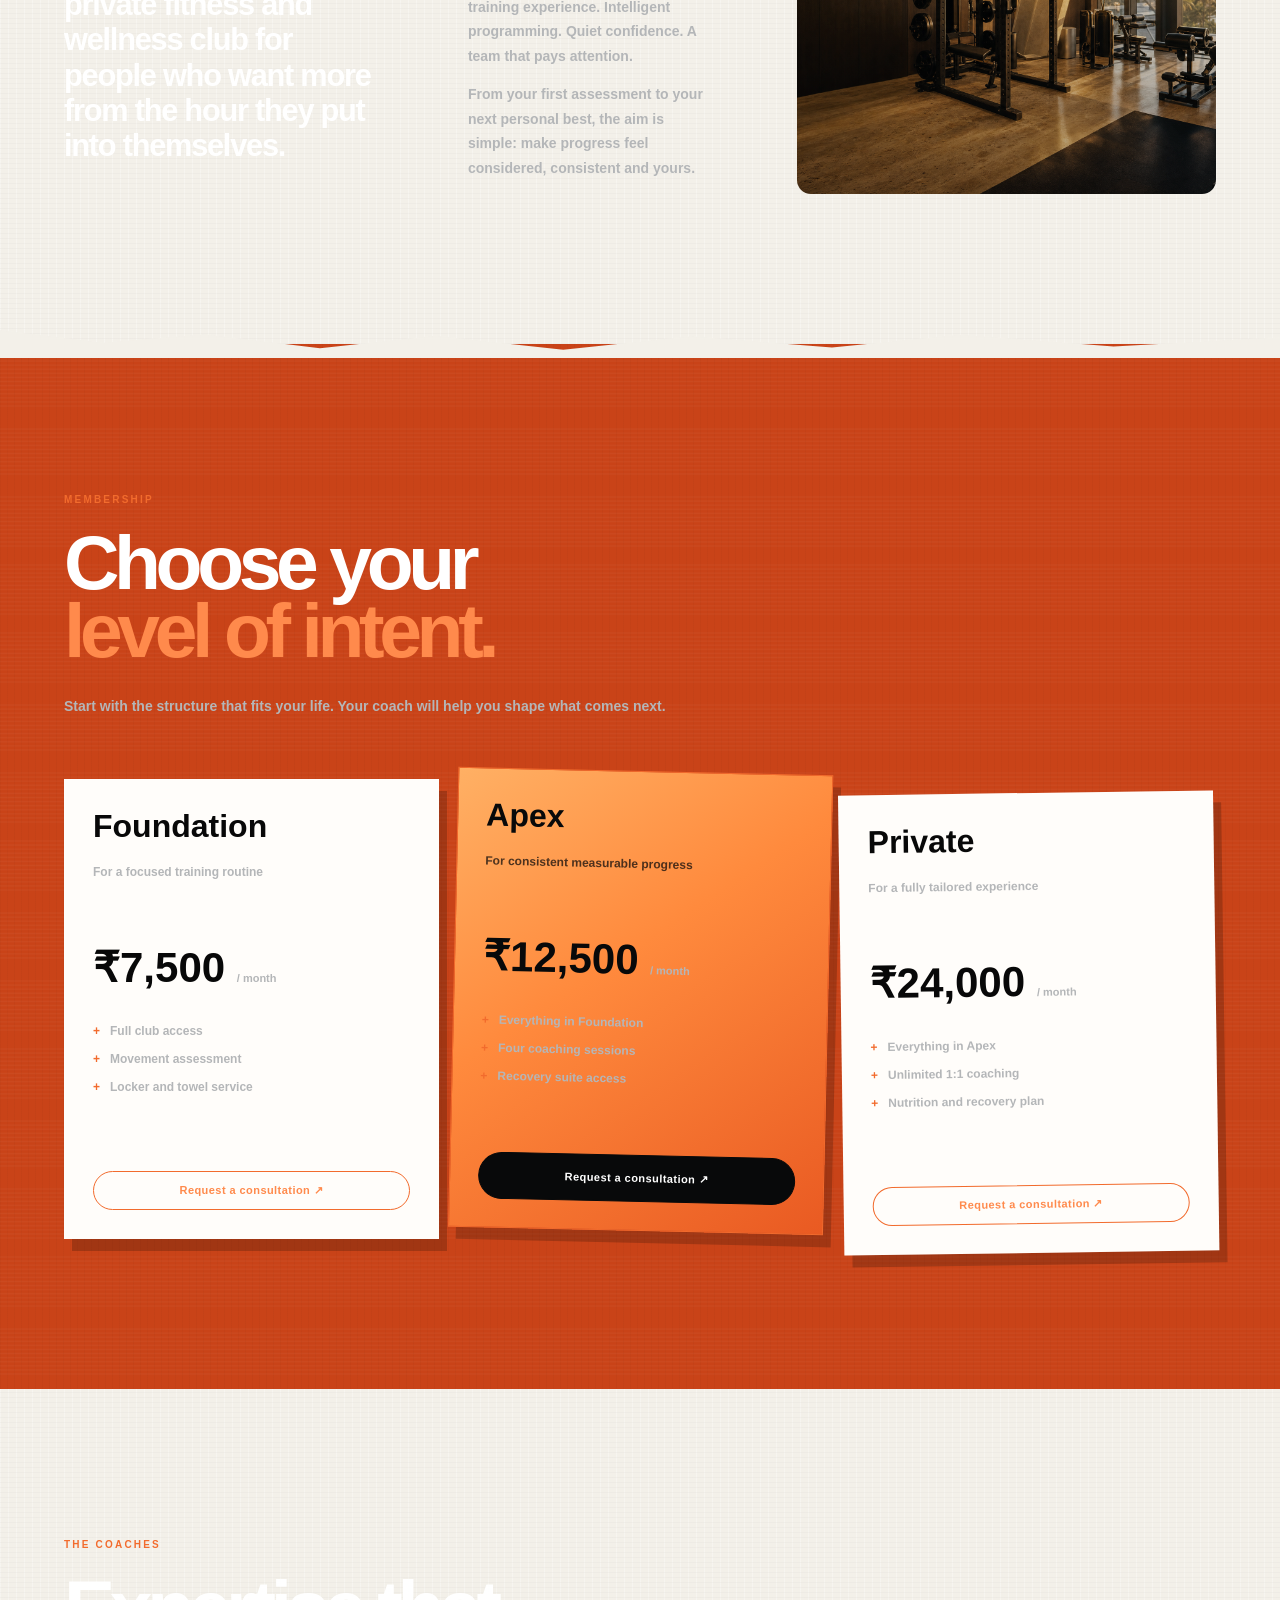
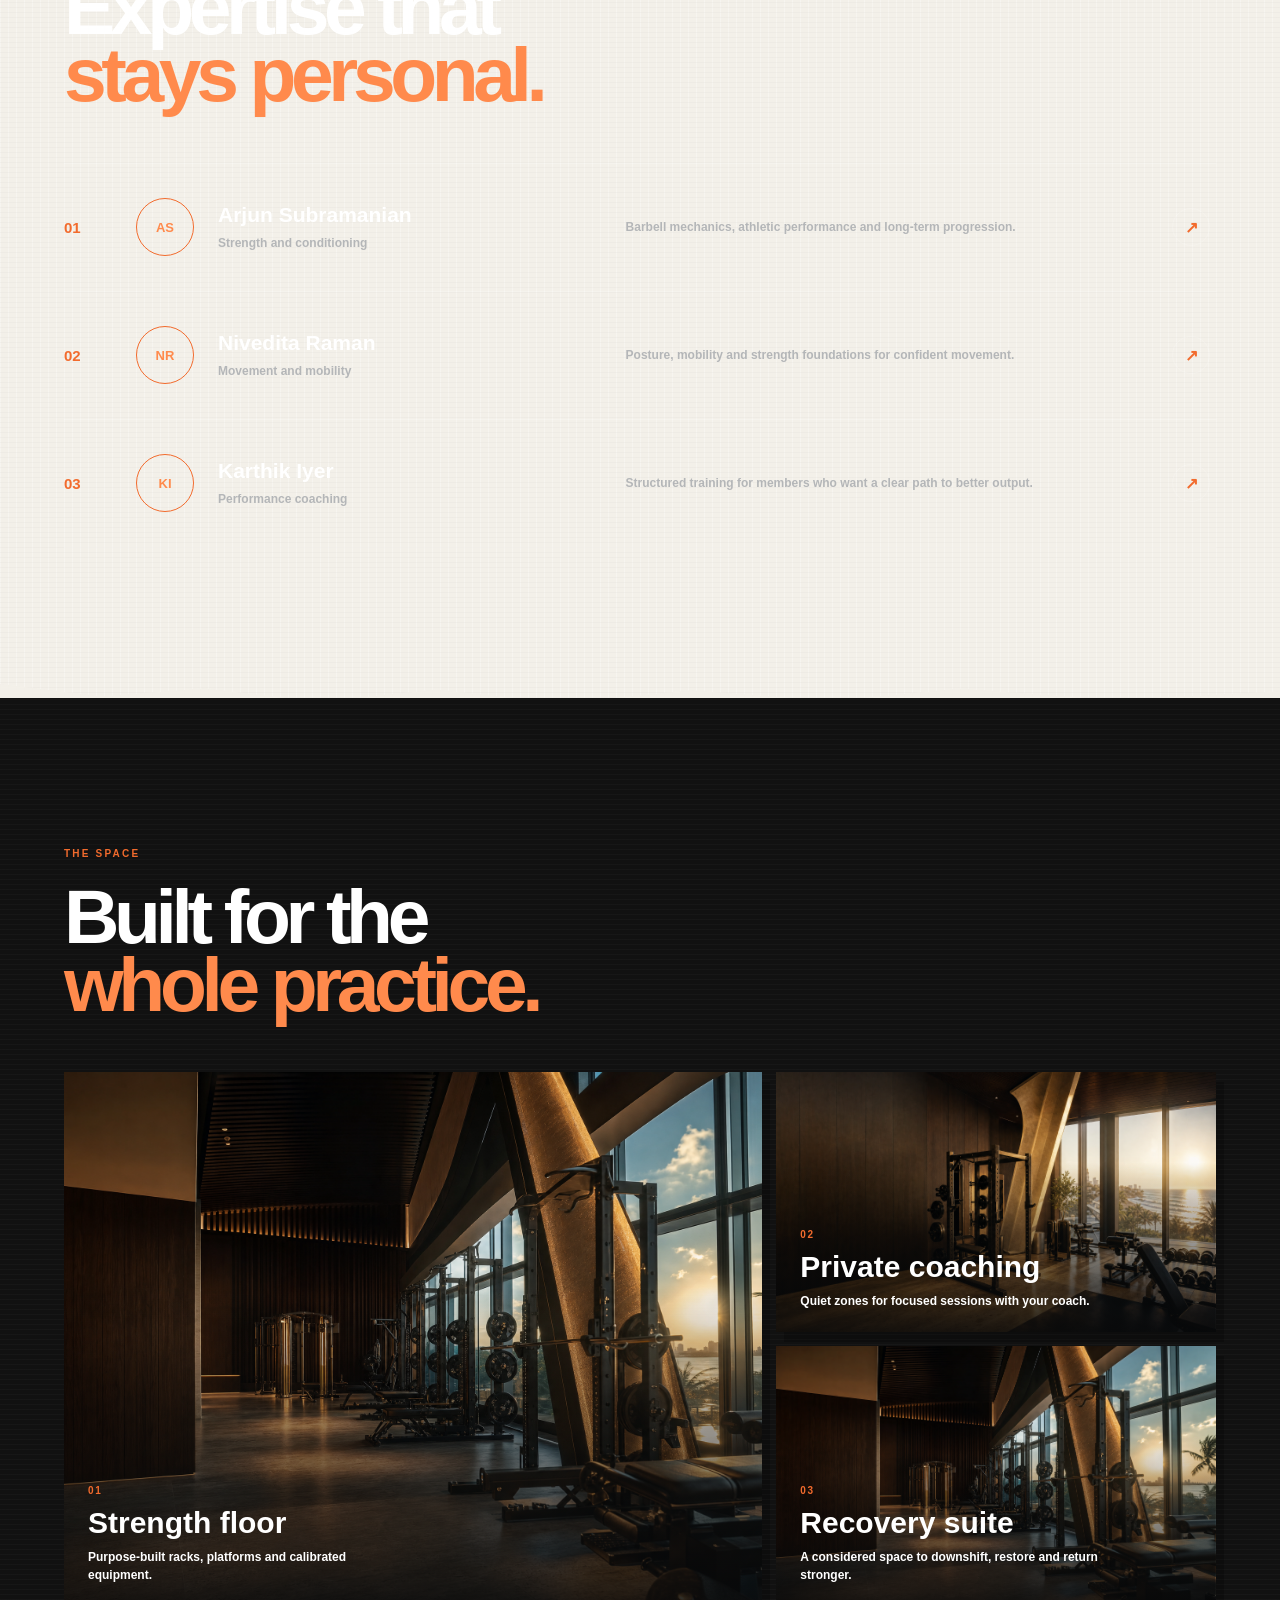
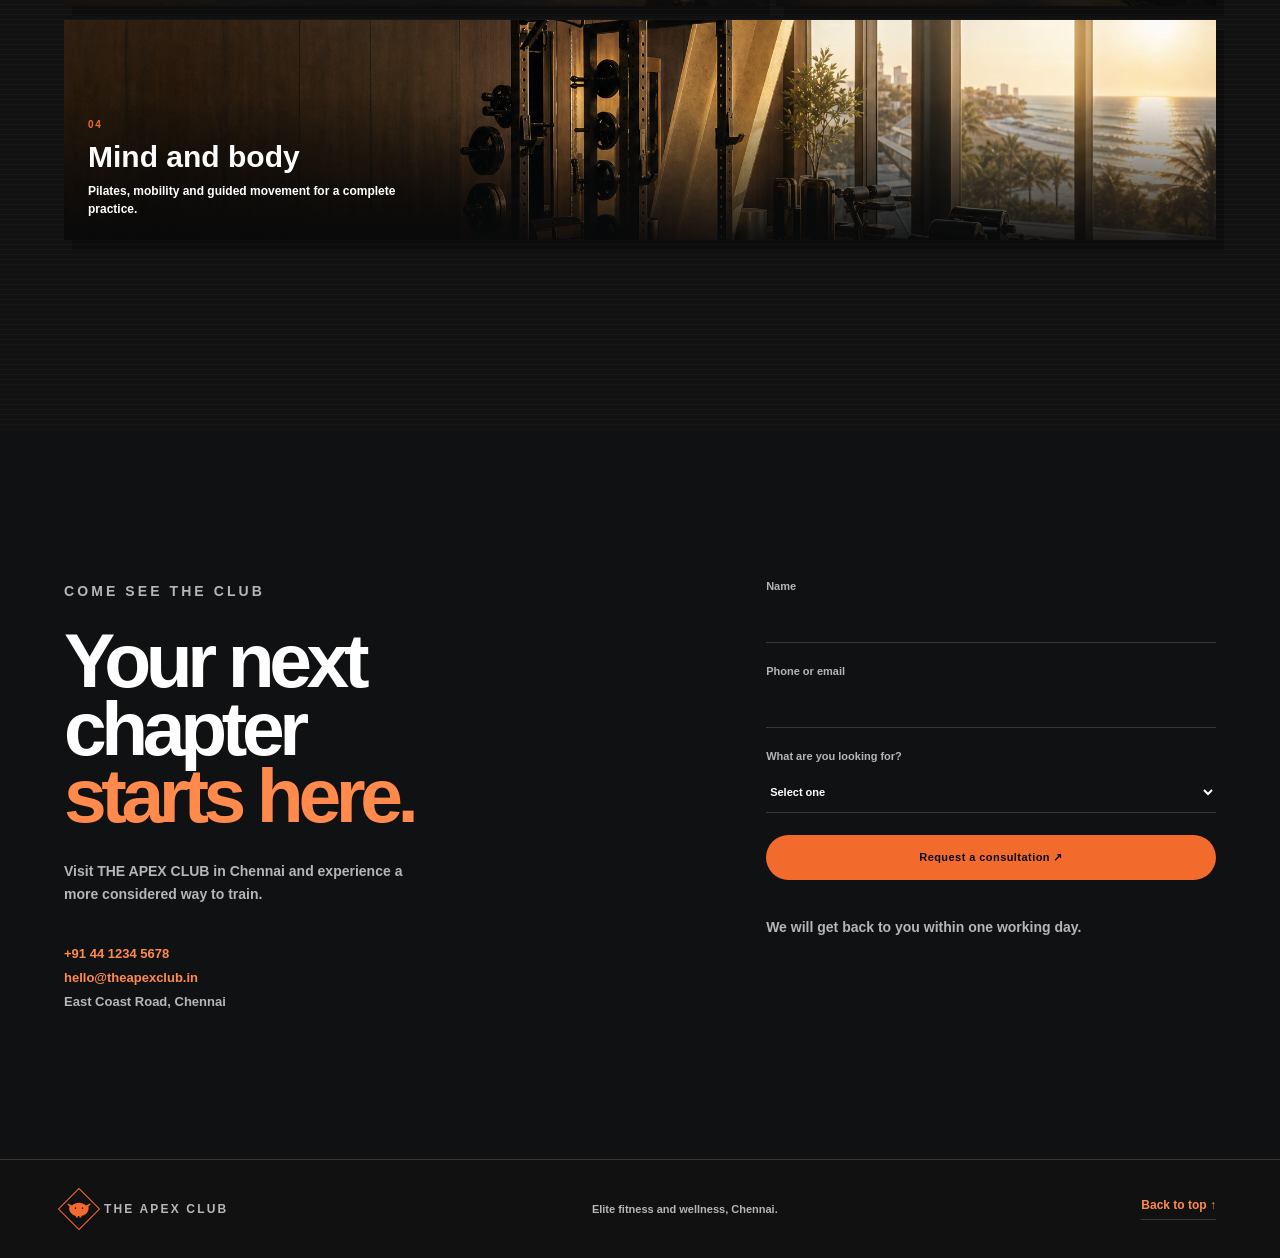
==== commit 994d23a6: "Update GitHub Pages hero to current poster layout" ====
--- a/index.html
+++ b/index.html
@@ -14,6 +14,8 @@
 @media(max-width:800px){.menu-toggle{display:block}.nav{height:68px;padding:0 20px}.links{display:none}.nav-cta{padding:9px 11px;font-size:10px}.hero{display:flex;flex-direction:column;min-height:0}.hero-copy{padding:86px 20px 56px;background:var(--black)}.hero-img{min-height:54vh}.rail{grid-template-columns:repeat(2,1fr);padding:0 20px}.rail div{min-height:82px;padding-left:14px;border-bottom:1px solid var(--line)}.rail div:nth-child(2){border-right:0}.section{padding:90px 20px}.grid3,.contact{grid-template-columns:1fr;gap:38px}.grid3{margin-top:25px}.photo{min-height:330px}.plans{grid-template-columns:1fr;margin-top:35px}.card{min-height:410px}.coach{grid-template-columns:32px 58px 1fr 38px;gap:12px;min-height:112px}.coach-detail{display:none}.coach h3{font-size:17px}.fac-grid{grid-template-columns:1fr;grid-auto-rows:250px}.fac-main{grid-row:auto}.fac-mind{grid-column:auto;height:250px}.footer{padding:28px 20px;align-items:flex-start;flex-direction:column;gap:18px}}
 /* Full-width reference layout sync */
 html,body{background-color:#c94318;background-image:repeating-linear-gradient(0deg,rgba(255,255,255,.035) 0 1px,transparent 1px 4px),repeating-linear-gradient(90deg,rgba(70,20,0,.035) 0 1px,transparent 1px 7px)}body{overflow-x:hidden}.nav,.hero,.rail,.section,.footer{width:100%;max-width:none;margin-left:0;margin-right:0}.nav{padding-left:5vw;padding-right:5vw}.hero,.section{padding-left:5vw;padding-right:5vw}.hero{background:radial-gradient(circle at 68% 30%,#ffb064 0%,#ff8138 28%,#e95a22 68%,#c94318 100%)}.hero-copy{background:linear-gradient(90deg,#ff8a3d 0%,#ff8a3d 66%,rgba(255,138,61,.15) 100%)}.hero-img{background-color:#ff8a3d;background-image:linear-gradient(90deg,rgba(255,138,61,.98),rgba(233,90,34,.2) 72%),url('assets/apex/hero-gym.png');background-blend-mode:multiply}.rail{background:#f3f0e9;color:#080808}.rail div{border-color:rgba(8,8,8,.18)}.rail strong{color:#080808}.rail span{color:#4f4b47}.club,.coaches{background-color:#f3f0e9;background-image:repeating-linear-gradient(0deg,rgba(40,35,30,.025) 0 1px,transparent 1px 5px),repeating-linear-gradient(90deg,rgba(255,255,255,.3) 0 1px,transparent 1px 8px)}.club,.coaches,.facilities,.contact{position:relative}.club:after,.coaches:after{content:"";position:absolute;bottom:-14px;left:0;right:0;height:28px;background:#f3f0e9;clip-path:polygon(0 0,8% 45%,16% 15%,25% 65%,34% 20%,44% 70%,54% 22%,65% 62%,75% 16%,87% 58%,100% 26%,100% 100%,0 100%)}.facilities{background-color:#111;background-image:repeating-linear-gradient(0deg,rgba(255,255,255,.025) 0 1px,transparent 1px 5px)}.fac{border-radius:0;box-shadow:8px 10px 0 rgba(0,0,0,.22)}.card{border-radius:0;background:#fffdfa;color:#080808;box-shadow:8px 12px 0 rgba(0,0,0,.2);transform:rotate(-1deg)}.card:nth-child(2){transform:rotate(1.3deg) translateY(-8px)}.card:nth-child(3){transform:rotate(-.8deg) translateY(14px)}.card.featured{background:linear-gradient(145deg,#ffb064,#ff8a3d 42%,#e95a22)}.footer{background:#111}@media(max-width:800px){.nav,.hero,.rail,.section,.footer{padding-left:20px;padding-right:20px}.hero{padding-left:0;padding-right:0}.section{padding-top:90px;padding-bottom:90px}.card,.card:nth-child(2),.card:nth-child(3){transform:none}.nav{padding-top:0;padding-bottom:0}}
+/* Current Apex poster hero */
+.nav{position:absolute;top:0;left:0;right:0;background:transparent;border-color:rgba(255,255,255,.25);z-index:10}.links{color:var(--white)}.links a{border:1px solid rgba(255,255,255,.35);border-radius:999px;padding:8px 13px}.nav-cta{background:var(--white);color:var(--orange);border-color:var(--white)}.hero{min-height:100vh;display:block;overflow:hidden;background:linear-gradient(135deg,#ff8a3d 0%,#f26b2d 52%,#c9471d 100%)}.hero::before{content:"";position:absolute;inset:0;background:repeating-linear-gradient(0deg,rgba(255,255,255,.04) 0 1px,transparent 1px 5px);pointer-events:none;z-index:1}.hero-copy{position:absolute;z-index:4;inset:0 auto auto 0;width:62%;padding:150px 5vw 0;background:transparent}.hero-copy .eyebrow{color:var(--white)}.hero h1{color:var(--white);font-size:clamp(72px,11vw,164px);line-height:.8;letter-spacing:-.09em;text-transform:uppercase;max-width:650px}.hero h1 em{color:var(--white)}.intro{color:rgba(255,255,255,.85);max-width:300px;font-size:14px}.hero-copy .btn{background:var(--white);color:var(--orange);border-color:var(--white)}.hero-copy .small-link{color:var(--white);border-color:rgba(255,255,255,.55)}.hero-img{position:absolute;inset:0;z-index:2;min-height:100%;background:linear-gradient(90deg,rgba(242,107,45,.9),rgba(242,107,45,.42) 42%,rgba(0,0,0,.05) 78%),linear-gradient(0deg,rgba(8,9,10,.55),transparent 50%),url('assets/apex/hero-squat.png') center/cover;filter:grayscale(1) contrast(1.25) brightness(.72);mix-blend-mode:multiply}.caption{z-index:5;color:var(--white);bottom:14%}.hero:after{content:"";position:absolute;z-index:6;left:-3%;right:-3%;bottom:-1px;height:70px;background:#f3f0e9;clip-path:polygon(0 36%,6% 48%,12% 30%,19% 58%,27% 38%,34% 61%,42% 33%,50% 55%,58% 31%,66% 58%,74% 38%,82% 61%,90% 34%,100% 52%,100% 100%,0 100%)}@media(max-width:800px){.hero{min-height:820px}.hero-copy{width:100%;padding:125px 20px 0}.hero h1{font-size:clamp(62px,18vw,108px)}.hero-img{min-height:100%}.hero:after{height:46px}}
 </style>
 </head>
 <body>
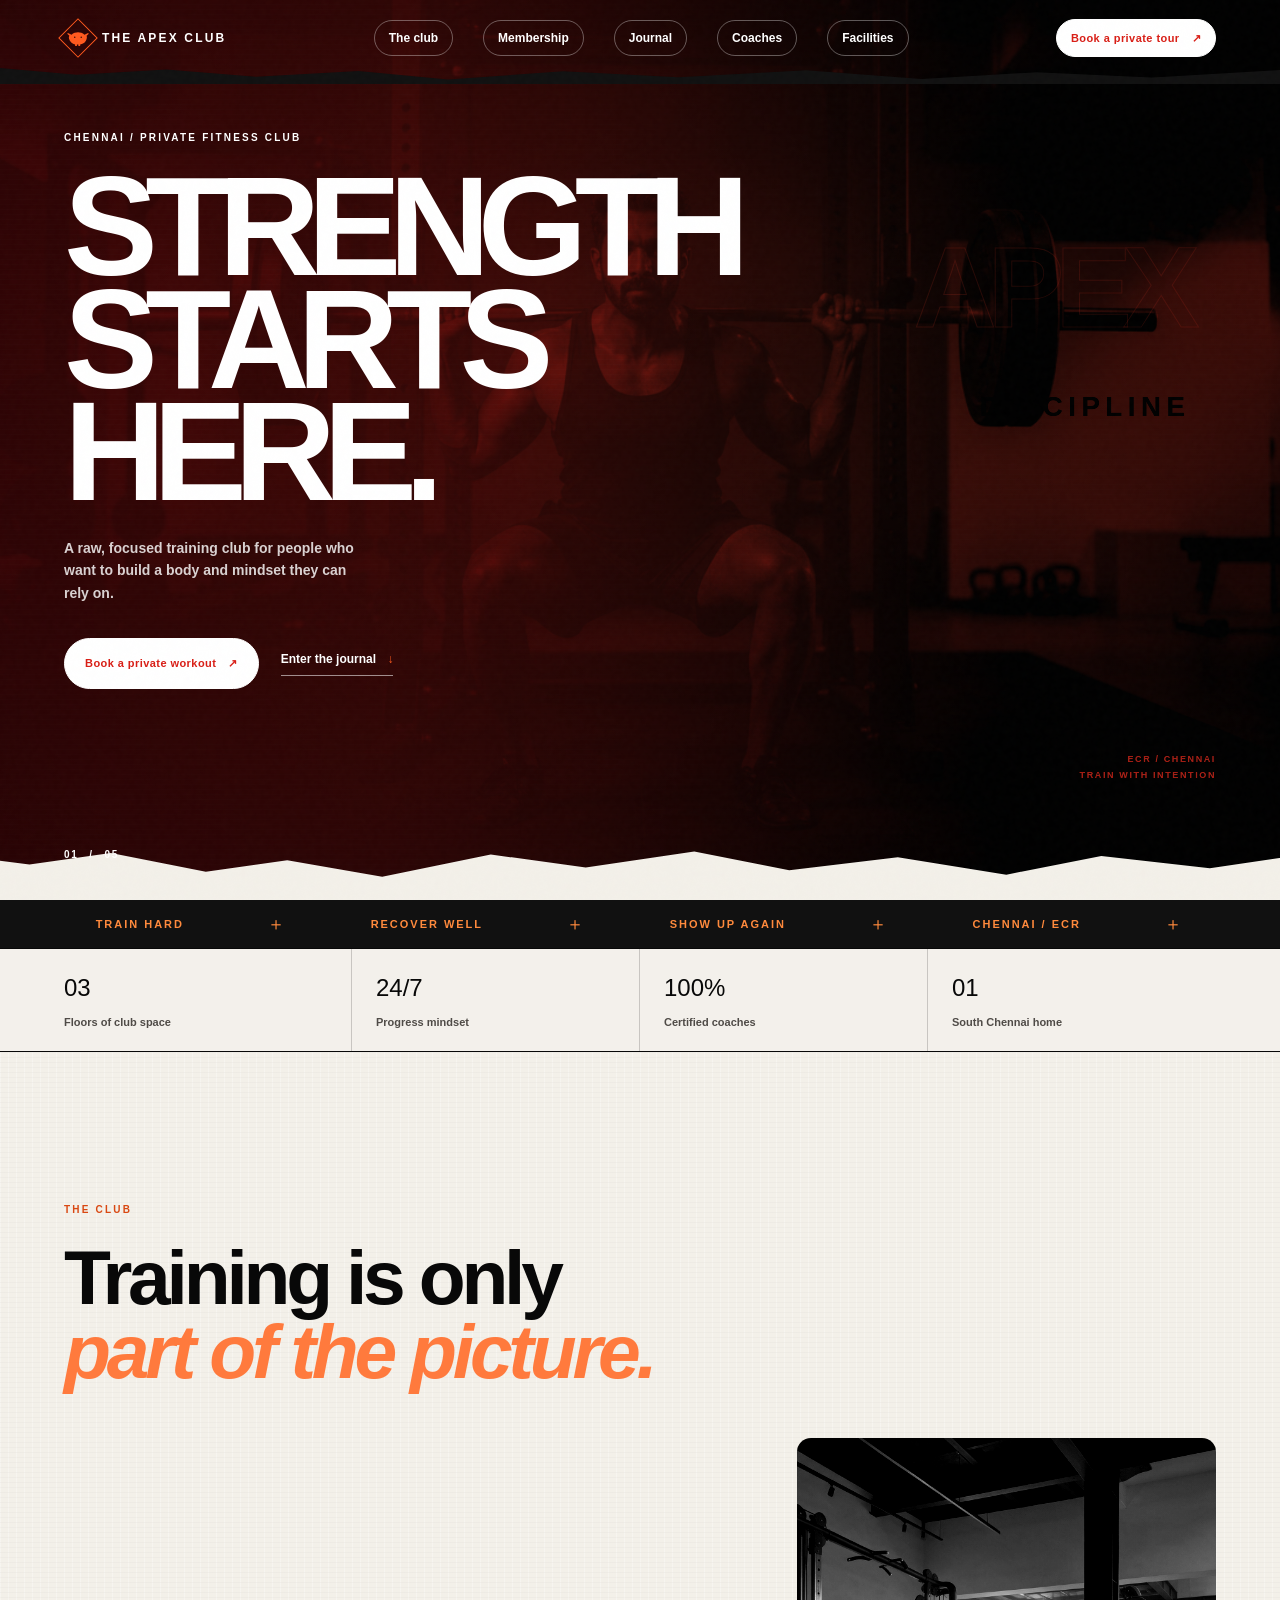
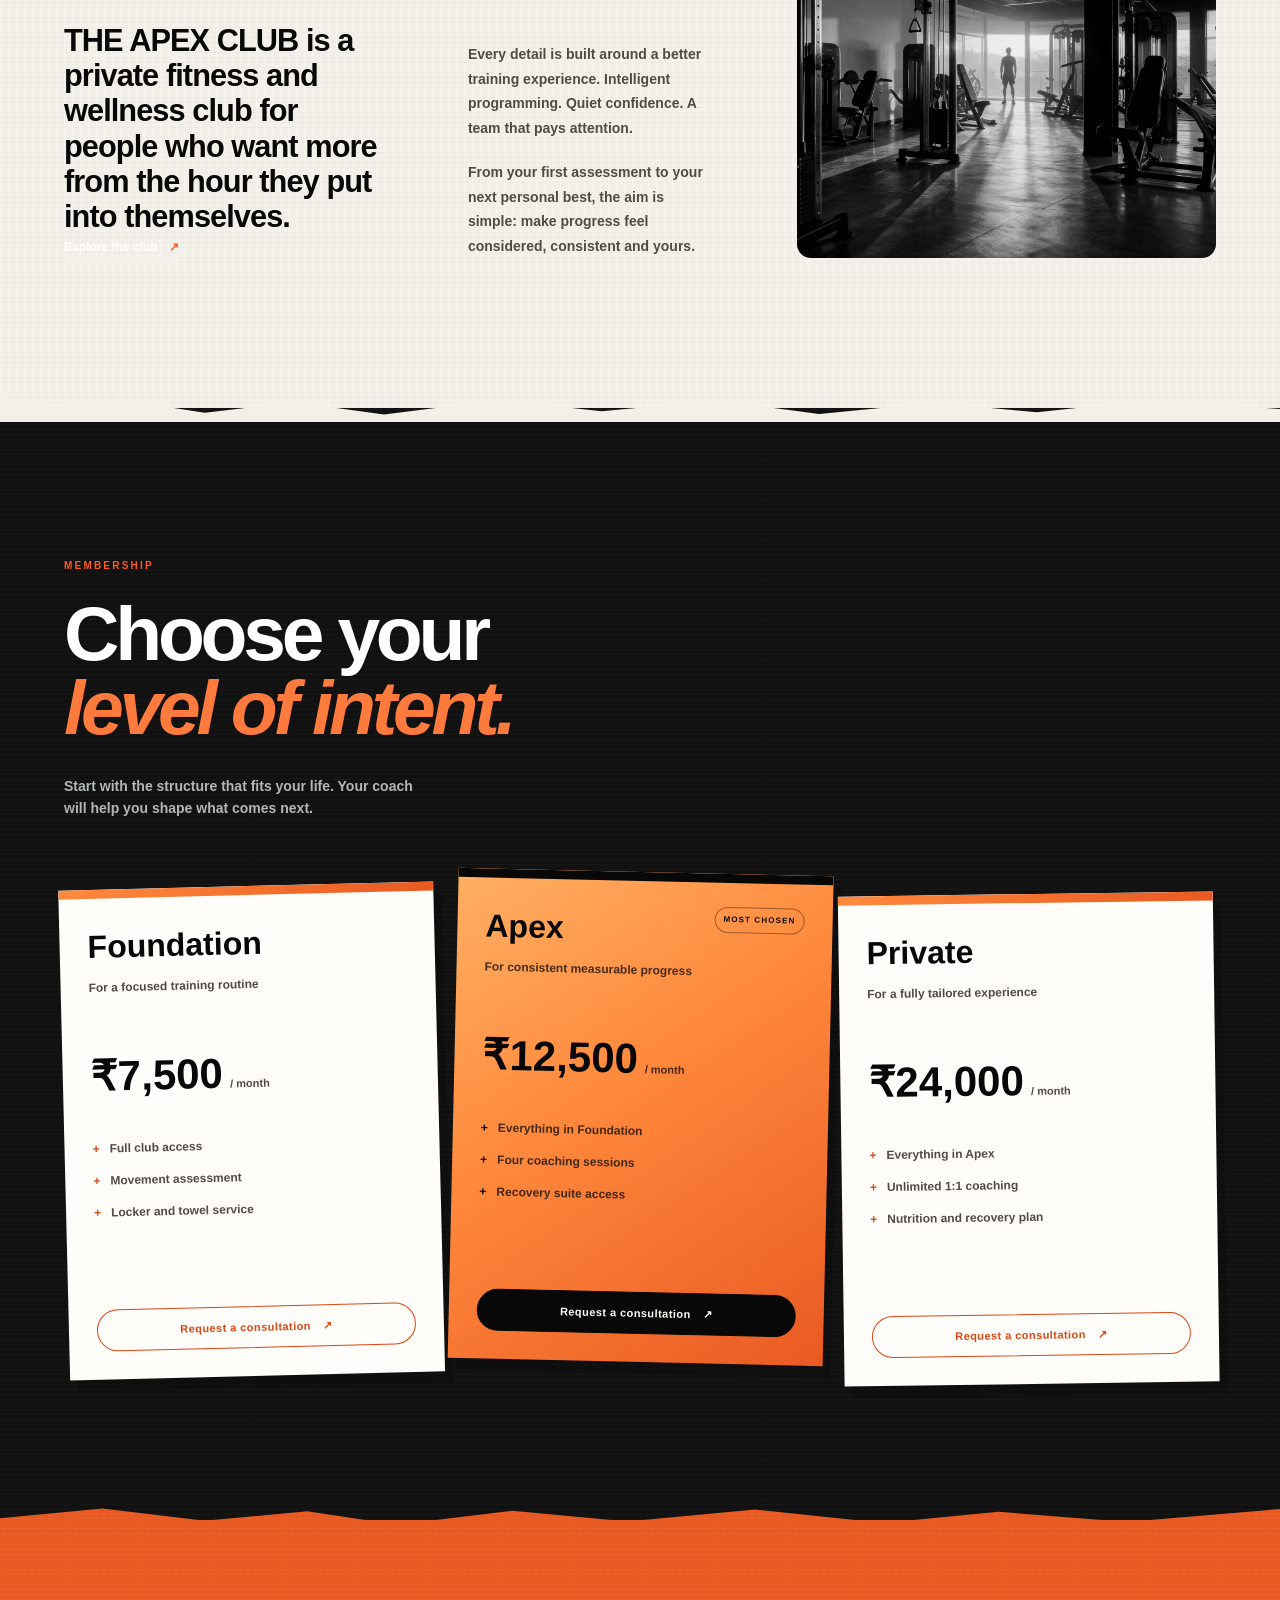
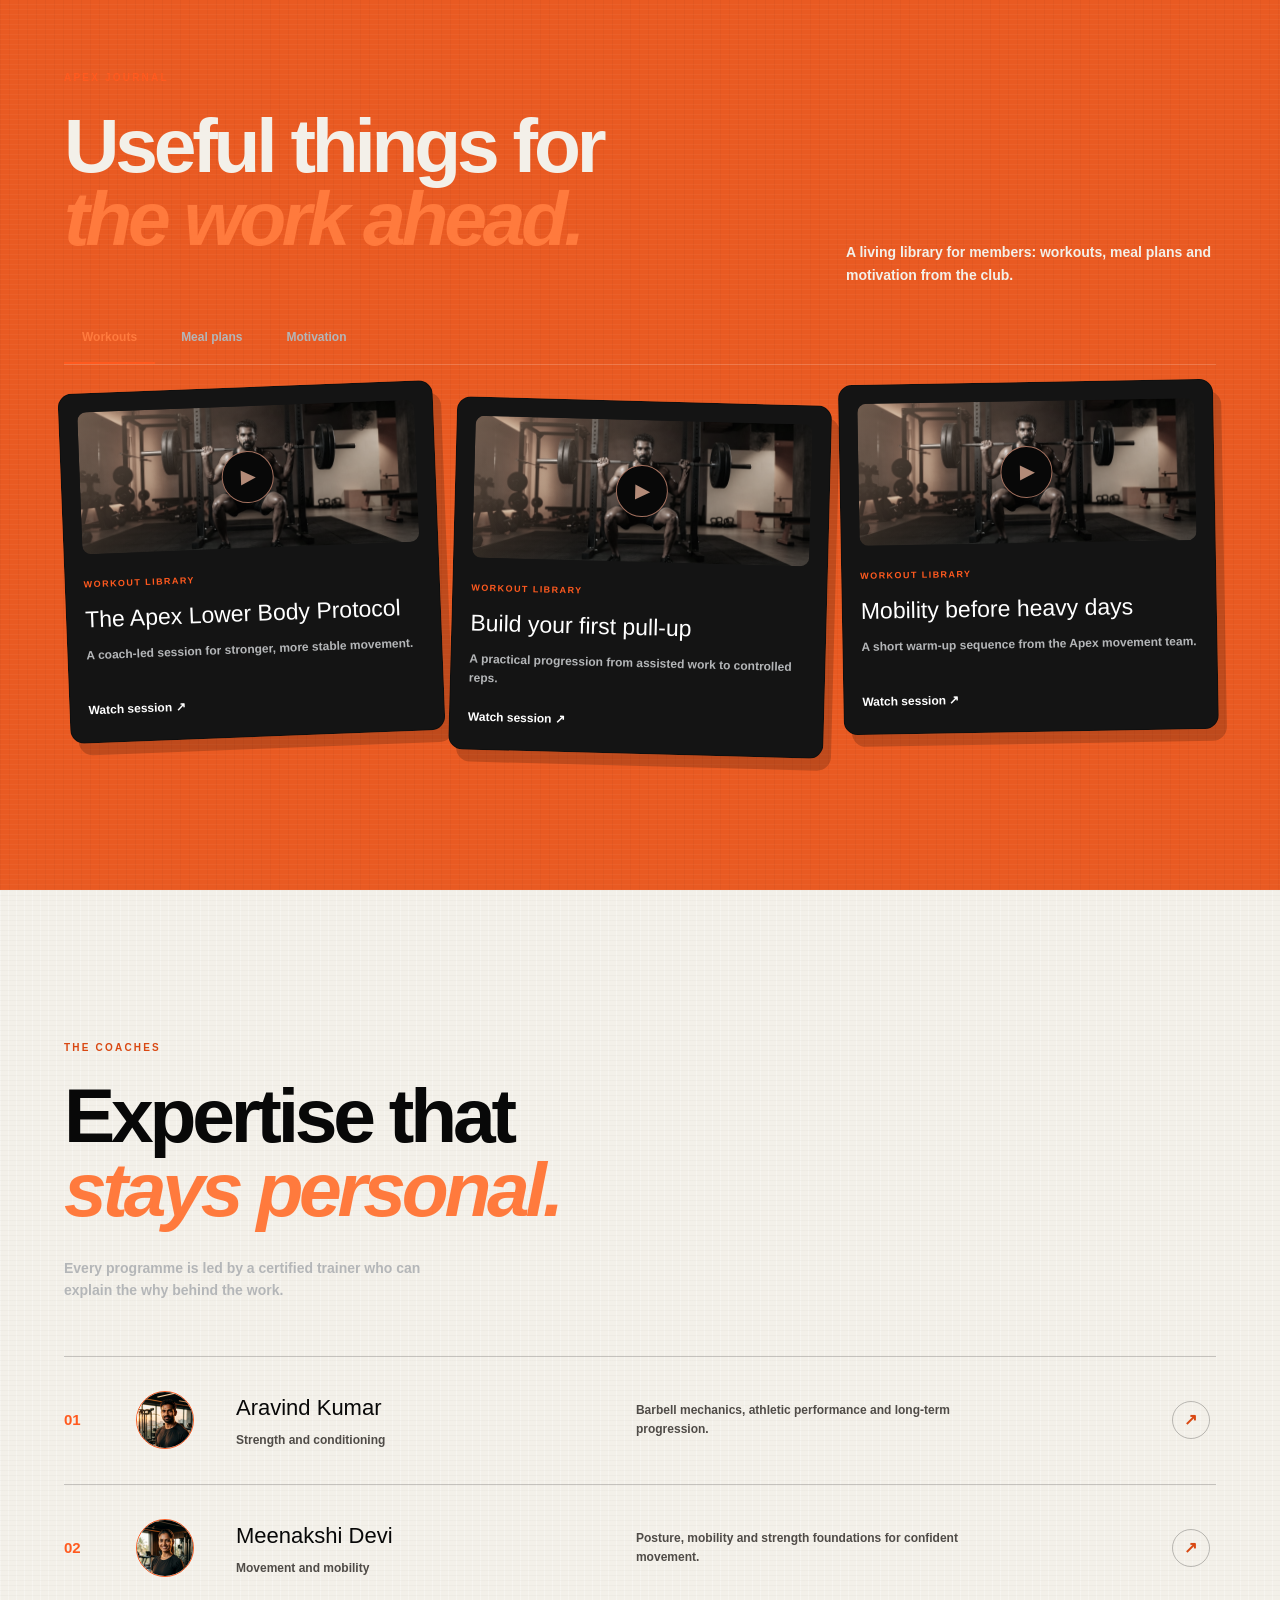
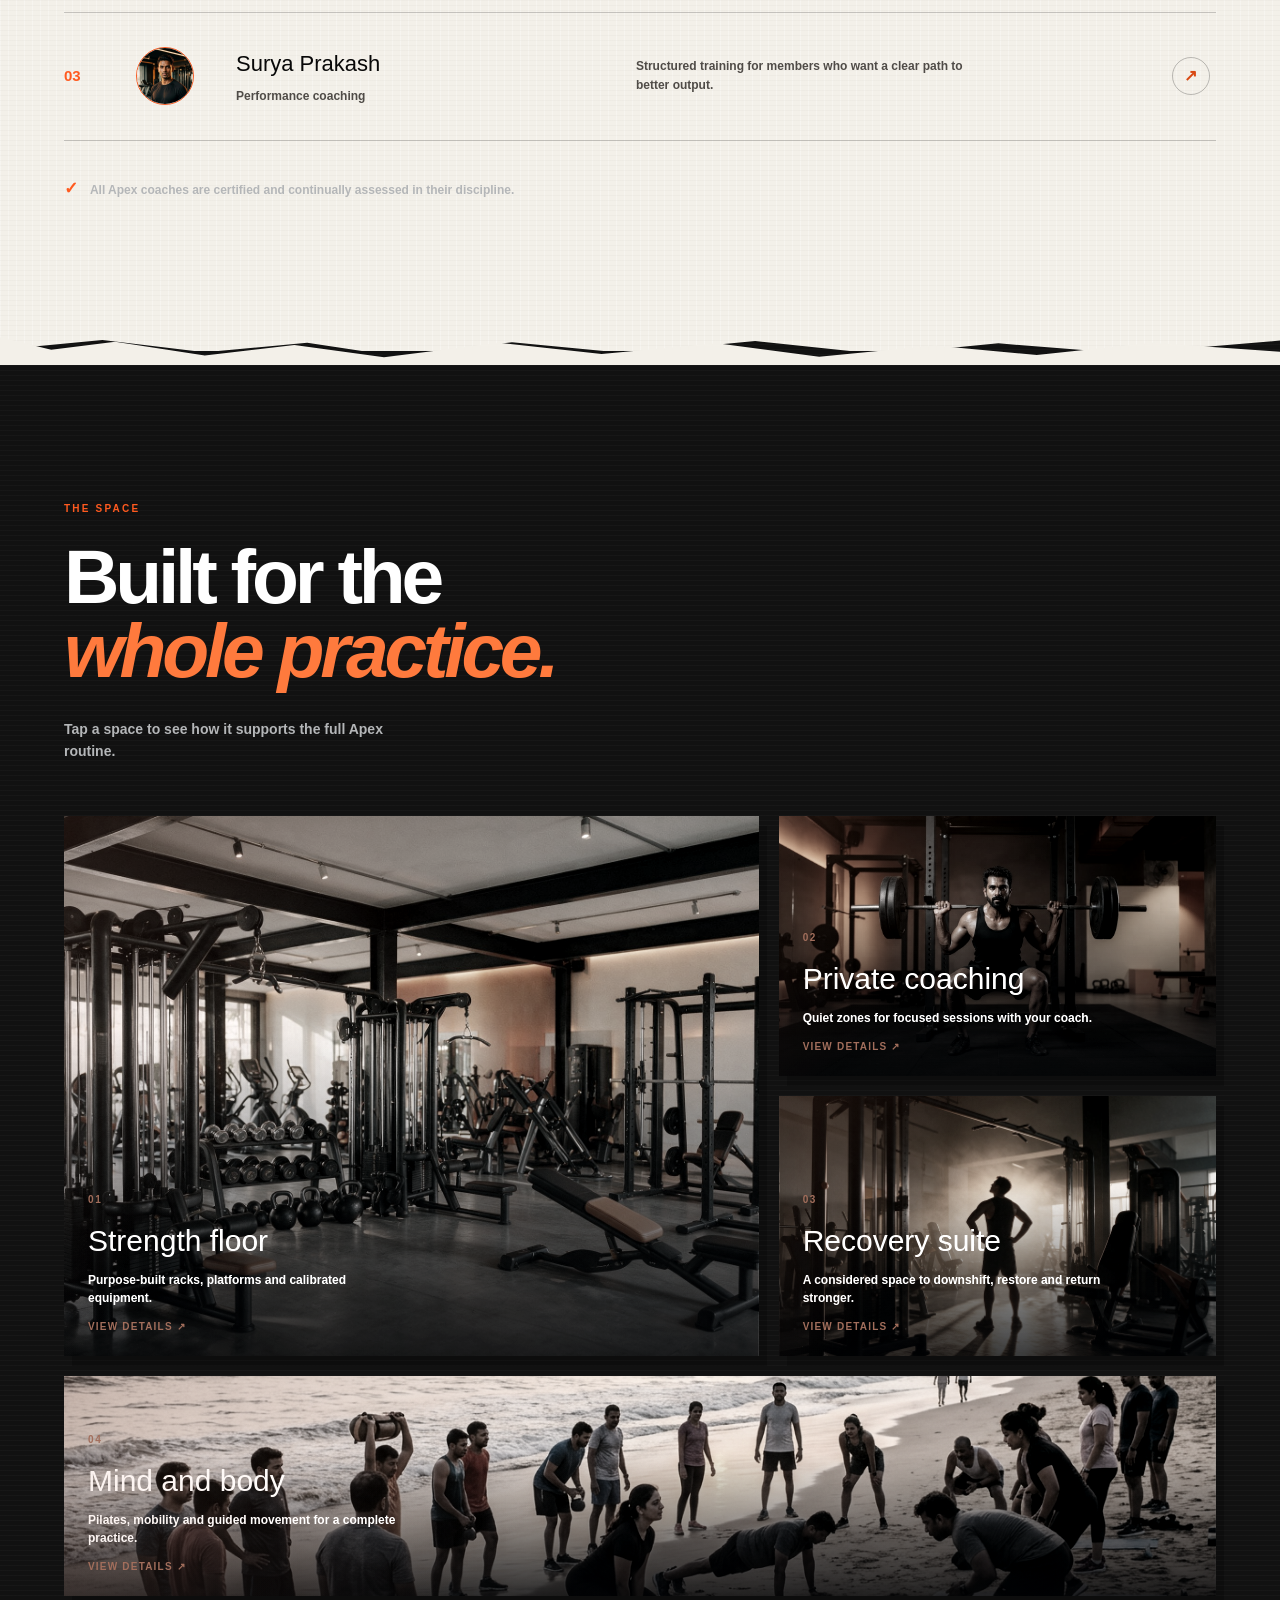
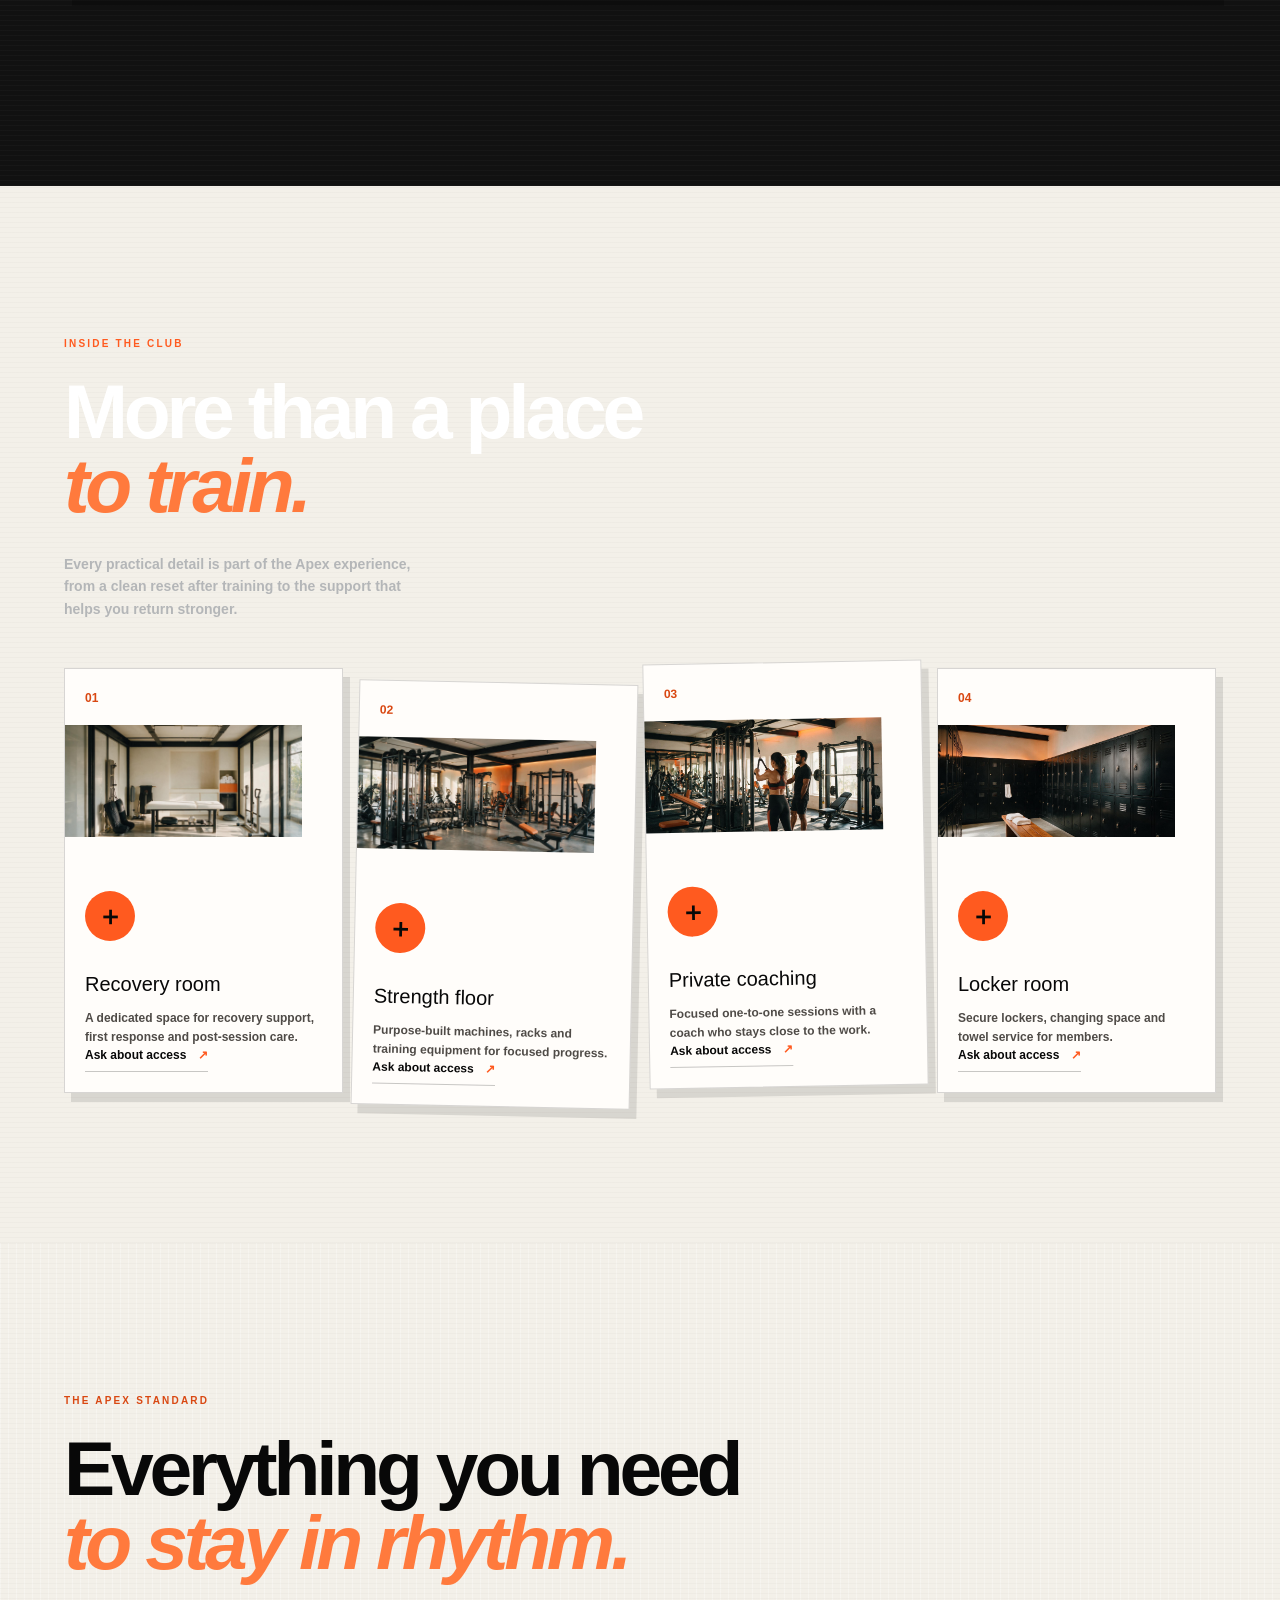
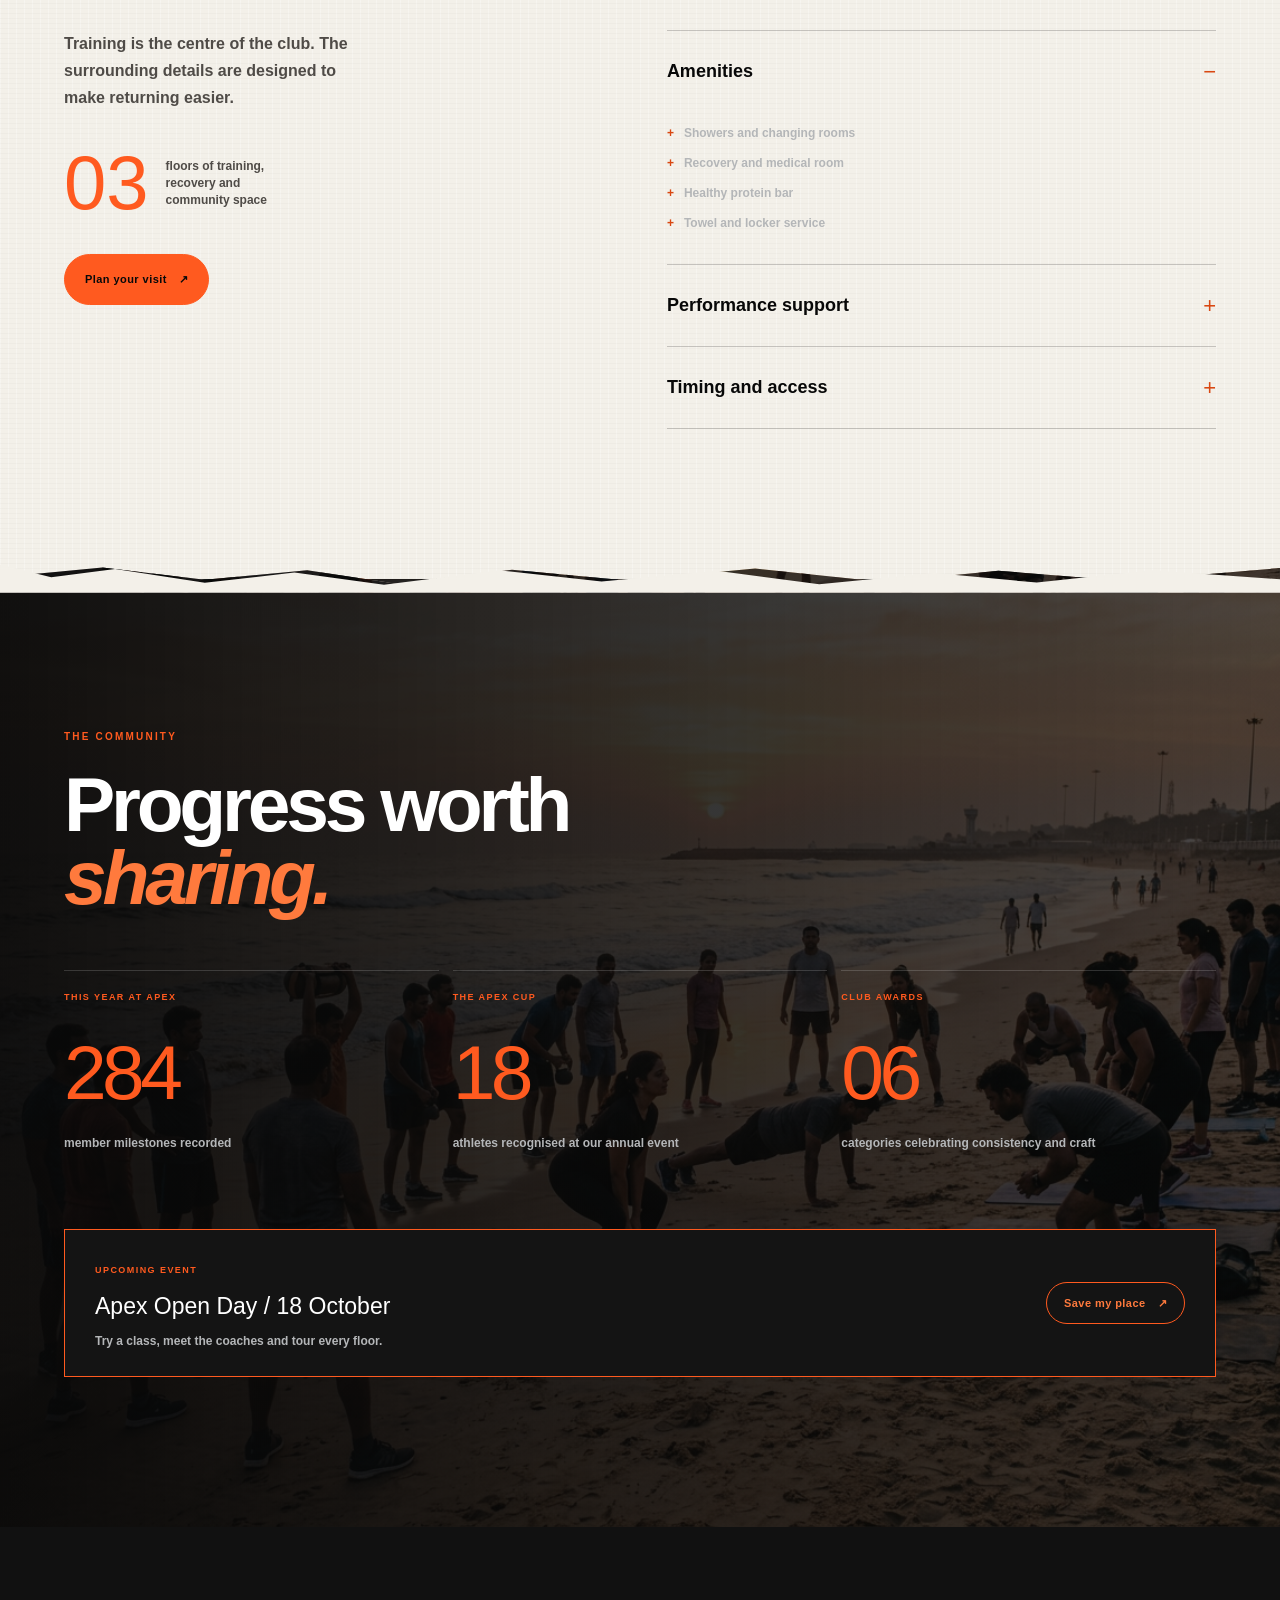
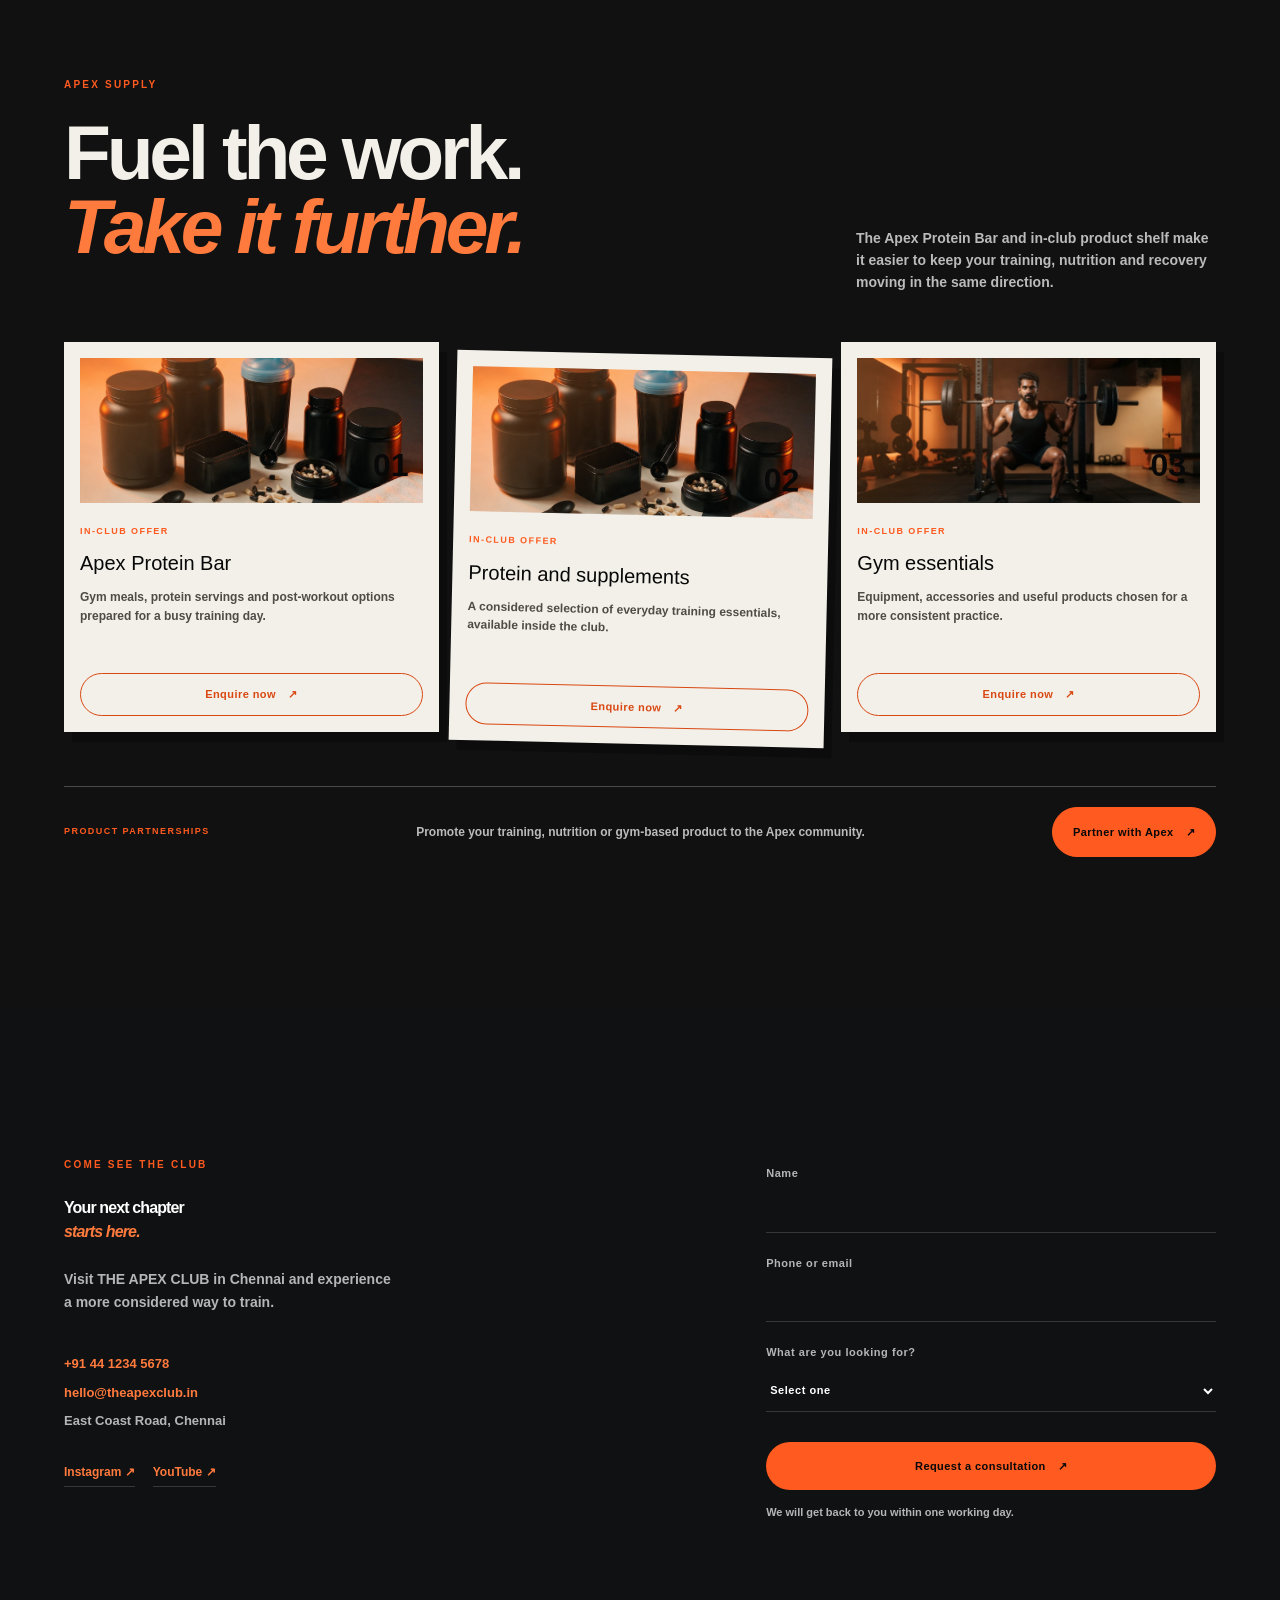
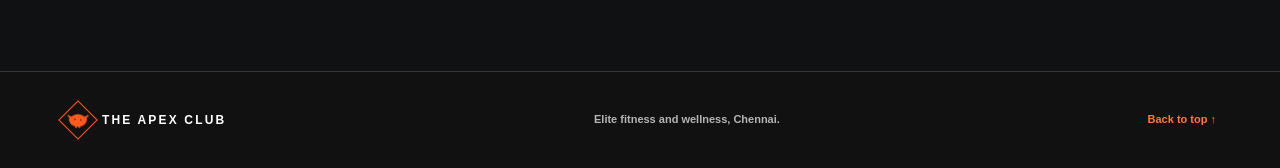
==== commit b090d5ce: "Sync complete current site to GitHub Pages" ====
--- a/index.html
+++ b/index.html
@@ -1,89 +1,5 @@
-<!doctype html>
-<html lang="en">
-<head>
-<meta charset="utf-8">
-<meta name="viewport" content="width=device-width, initial-scale=1">
-<title>THE APEX CLUB | Chennai</title>
-<meta name="description" content="Elite fitness and wellness in Chennai. Private coaching, performance training and restorative wellness at THE APEX CLUB.">
-<style>
-:root{--black:#08090a;--surface:#101112;--orange:#f26b2d;--orange2:#ff8a4c;--white:#fff;--muted:#b4b6b8;--line:rgba(255,255,255,.16);--radius:14px}*{box-sizing:border-box}html{scroll-behavior:smooth;background:var(--black);color:var(--white)}body{margin:0;background:var(--black);color:var(--white);font-family:"Arial",sans-serif;font-weight:600}a{color:inherit;text-decoration:none}.nav{height:76px;padding:0 5vw;display:flex;align-items:center;justify-content:space-between;border-bottom:1px solid var(--line);position:relative;z-index:2;background:rgba(8,9,10,.92);backdrop-filter:blur(15px)}.wordmark{display:flex;align-items:center;gap:10px;font-size:12px;letter-spacing:.18em;white-space:nowrap}.mark{display:grid;place-items:center;width:30px;height:30px;border:1px solid var(--orange);color:var(--orange);transform:rotate(45deg)}.bull{width:25px;height:17px;fill:currentColor;transform:rotate(-45deg)}.links{display:flex;gap:28px;color:var(--muted);font-size:12px}.links a:hover,.small-link:hover{color:var(--orange2)}.nav-cta,.btn,.outline{border:1px solid var(--orange);border-radius:999px;padding:12px 17px;font-size:11px;letter-spacing:.04em;font-weight:700;display:inline-flex;align-items:center;gap:12px}.nav-cta{color:var(--orange2);padding:10px 14px}.btn{background:var(--orange);color:var(--black);padding:16px 20px}.btn:hover{background:var(--orange2)}.hero{min-height:calc(100vh - 76px);display:grid;grid-template-columns:.82fr 1.38fr;position:relative}.hero-copy{padding:12vh 5vw 9vh;display:flex;flex-direction:column;justify-content:center;background:linear-gradient(90deg,var(--black) 74%,transparent)}.eyebrow{color:var(--orange);font-size:10px;letter-spacing:.22em;margin:0 0 24px}.hero h1,.section h2{font-size:clamp(52px,7.7vw,118px);line-height:.88;letter-spacing:-.07em;margin:0 0 28px;font-weight:800}.hero h1 em,.section h2 span{color:var(--orange2);font-style:normal}.intro{max-width:360px;color:var(--muted);font-size:16px;line-height:1.6;margin-bottom:34px}.actions{display:flex;align-items:center;gap:22px}.small-link{font-size:12px;border-bottom:1px solid var(--line);padding-bottom:7px}.small-link span{color:var(--orange);margin-left:8px}.hero-img{min-height:680px;background:linear-gradient(90deg,rgba(242,107,45,.92),rgba(242,107,45,.45) 37%,rgba(0,0,0,.05) 74%),linear-gradient(0deg,rgba(8,9,10,.35),transparent 45%),url('assets/apex/hero-squat.png') center/cover;filter:grayscale(1) contrast(1.25) brightness(.72);mix-blend-mode:multiply}.caption{position:absolute;right:7%;bottom:8%;font-size:9px;letter-spacing:.18em;line-height:1.8;text-align:right}.rail{min-height:104px;display:grid;grid-template-columns:repeat(4,1fr);border-top:1px solid var(--line);border-bottom:1px solid var(--line);padding:0 5vw}.rail div{display:flex;flex-direction:column;justify-content:center;gap:8px;border-right:1px solid var(--line);padding-left:24px}.rail div:first-child{padding-left:0}.rail div:last-child{border:0}.rail strong{color:var(--orange);font-size:24px}.rail span{color:var(--muted);font-size:11px}.section{padding:150px 5vw}.club,.coaches{background:var(--surface)}.section h2{font-size:clamp(44px,6vw,84px);margin-bottom:30px}.grid3{display:grid;grid-template-columns:1.05fr .8fr 1.4fr;gap:7vw;align-items:end;margin-top:50px}.lead{font-size:clamp(22px,2.4vw,34px);line-height:1.15;letter-spacing:-.04em}.body{color:var(--muted);font-size:14px;line-height:1.75}.photo{min-height:420px;background:linear-gradient(0deg,rgba(8,9,10,.3),transparent),url('assets/apex/training-room.png') center/cover;border-radius:var(--radius)}.plans{display:grid;grid-template-columns:repeat(3,1fr);gap:14px;margin-top:60px}.card{min-height:460px;border:1px solid var(--line);border-radius:var(--radius);padding:28px;display:flex;flex-direction:column;background:var(--surface)}.card.featured{background:var(--orange);color:var(--black);border-color:var(--orange)}.card h3{font-size:32px;margin:0 0 8px}.note{color:var(--muted);font-size:12px;min-height:34px}.featured .note{color:rgba(8,9,10,.72)}.price{font-size:42px;margin:32px 0}.price small{color:var(--muted);font-size:11px}.card ul{padding:0;margin:0 0 32px;list-style:none;display:grid;gap:14px;color:var(--muted);font-size:12px}.card li span{color:var(--orange);margin-right:10px}.card .btn,.card .outline{margin-top:auto;justify-content:center}.outline{color:var(--orange2)}.featured .btn{background:var(--black);color:var(--white);border-color:var(--black)}.coach-list{margin-top:54px;border-top:1px solid var(--line)}.coach{display:grid;grid-template-columns:50px 60px 1.25fr 1.7fr 44px;gap:22px;align-items:center;min-height:128px;border-bottom:1px solid var(--line)}.number{color:var(--orange);font-size:15px}.initial{width:58px;height:58px;border-radius:50%;border:1px solid var(--orange);color:var(--orange2);display:grid;place-items:center;font-size:13px}.coach h3{font-size:21px;margin:0 0 7px}.coach p{color:var(--muted);font-size:12px;line-height:1.55;margin:0}.arrow{border:1px solid var(--line);width:38px;height:38px;display:grid;place-items:center;border-radius:50%;color:var(--orange)}.facilities{background:var(--black)}.fac-grid{display:grid;grid-template-columns:1.35fr .85fr;grid-auto-rows:260px;gap:14px;margin-top:54px}.fac{position:relative;overflow:hidden;border-radius:var(--radius);background-position:center;background-size:cover}.fac-main{grid-row:span 2;background-image:linear-gradient(0deg,rgba(8,9,10,.86),transparent 60%),url('assets/apex/hero-gym.png')}.fac-coach{background-image:linear-gradient(0deg,rgba(8,9,10,.88),transparent 65%),url('assets/apex/training-room.png')}.fac-recovery{background-image:linear-gradient(0deg,rgba(8,9,10,.88),transparent 65%),url('assets/apex/hero-gym.png');background-position:70% center}.fac-mind{grid-column:span 2;height:220px;background-image:linear-gradient(0deg,rgba(8,9,10,.9),transparent 65%),url('assets/apex/training-room.png')}.fac-copy{position:absolute;inset:auto 24px 22px}.fac-copy span{color:var(--orange);font-size:10px;letter-spacing:.16em}.fac-copy h3{font-size:30px;margin:8px 0}.fac-copy p{font-size:12px;line-height:1.5;margin:0;max-width:320px}.contact{display:grid;grid-template-columns:1fr .82fr;gap:12vw;background:var(--surface)}.contact p{color:var(--muted);max-width:350px;line-height:1.65;font-size:14px}.details{display:grid;gap:9px;margin-top:40px;color:var(--orange2);font-size:13px}.details span{color:var(--muted)}form{display:grid;gap:22px;align-content:start}label{display:grid;gap:9px;color:var(--muted);font-size:11px}input,select{background:transparent;border:0;border-bottom:1px solid var(--line);color:var(--white);padding:11px 0;min-height:42px;outline:0;font:inherit}input:focus,select:focus{border-color:var(--orange)}select option{background:var(--surface)}form .btn{border:0;justify-content:center;cursor:pointer}.fine{color:var(--muted);font-size:11px}.footer{border-top:1px solid var(--line);padding:34px 5vw;display:flex;align-items:center;justify-content:space-between;color:var(--muted);font-size:11px}.footer .small-link{color:var(--orange2)}
-/* Interaction layer: motion communicates hierarchy, feedback and navigation state. */
-@keyframes rise{from{opacity:0;transform:translateY(28px)}to{opacity:1;transform:translateY(0)}}
-.reveal{opacity:0;transform:translateY(28px);transition:opacity .75s cubic-bezier(.16,1,.3,1),transform .75s cubic-bezier(.16,1,.3,1)}.reveal.is-visible{opacity:1;transform:none}.nav.is-scrolled{box-shadow:0 12px 34px rgba(0,0,0,.28)}.links a.is-active{color:var(--orange2)}.menu-toggle{display:none;}.menu-open .links{display:flex;position:absolute;top:68px;left:0;right:0;padding:18px 20px;background:rgba(8,9,10,.98);border-bottom:1px solid var(--line);flex-direction:column;gap:18px}.menu-open .nav-cta{display:none}.menu-open .menu-toggle{color:var(--white)}.menu-toggle{display:none;background:transparent;border:1px solid var(--line);color:var(--orange2);border-radius:999px;padding:9px 12px;font:inherit;font-size:16px;line-height:1;cursor:pointer}.menu-toggle:active,.btn:active,.outline:active,.nav-cta:active{transform:scale(.97)}.card{transition:transform .25s ease,box-shadow .25s ease}.card:hover{box-shadow:0 20px 45px rgba(0,0,0,.2)}.form-status{display:none;color:var(--orange2);font-size:12px;line-height:1.5;border-left:2px solid var(--orange);padding-left:12px}.form-status.show{display:block}.btn{transition:transform .2s ease,background .2s ease}.btn.ripple{position:relative;overflow:hidden}.ripple-dot{position:absolute;width:8px;height:8px;border-radius:50%;background:rgba(255,255,255,.65);transform:translate(-50%,-50%) scale(0);animation:ripple .55s ease-out;pointer-events:none}@keyframes ripple{to{transform:translate(-50%,-50%) scale(25);opacity:0}}
-@media (prefers-reduced-motion: reduce){html{scroll-behavior:auto}.reveal{opacity:1;transform:none;transition:none}.card,.btn{transition:none}}
-@media(max-width:800px){.menu-toggle{display:block}.nav{height:68px;padding:0 20px}.links{display:none}.nav-cta{padding:9px 11px;font-size:10px}.hero{display:flex;flex-direction:column;min-height:0}.hero-copy{padding:86px 20px 56px;background:var(--black)}.hero-img{min-height:54vh}.rail{grid-template-columns:repeat(2,1fr);padding:0 20px}.rail div{min-height:82px;padding-left:14px;border-bottom:1px solid var(--line)}.rail div:nth-child(2){border-right:0}.section{padding:90px 20px}.grid3,.contact{grid-template-columns:1fr;gap:38px}.grid3{margin-top:25px}.photo{min-height:330px}.plans{grid-template-columns:1fr;margin-top:35px}.card{min-height:410px}.coach{grid-template-columns:32px 58px 1fr 38px;gap:12px;min-height:112px}.coach-detail{display:none}.coach h3{font-size:17px}.fac-grid{grid-template-columns:1fr;grid-auto-rows:250px}.fac-main{grid-row:auto}.fac-mind{grid-column:auto;height:250px}.footer{padding:28px 20px;align-items:flex-start;flex-direction:column;gap:18px}}
-/* Full-width reference layout sync */
-html,body{background-color:#c94318;background-image:repeating-linear-gradient(0deg,rgba(255,255,255,.035) 0 1px,transparent 1px 4px),repeating-linear-gradient(90deg,rgba(70,20,0,.035) 0 1px,transparent 1px 7px)}body{overflow-x:hidden}.nav,.hero,.rail,.section,.footer{width:100%;max-width:none;margin-left:0;margin-right:0}.nav{padding-left:5vw;padding-right:5vw}.hero,.section{padding-left:5vw;padding-right:5vw}.hero{background:radial-gradient(circle at 68% 30%,#ffb064 0%,#ff8138 28%,#e95a22 68%,#c94318 100%)}.hero-copy{background:linear-gradient(90deg,#ff8a3d 0%,#ff8a3d 66%,rgba(255,138,61,.15) 100%)}.hero-img{background-color:#ff8a3d;background-image:linear-gradient(90deg,rgba(255,138,61,.98),rgba(233,90,34,.2) 72%),url('assets/apex/hero-gym.png');background-blend-mode:multiply}.rail{background:#f3f0e9;color:#080808}.rail div{border-color:rgba(8,8,8,.18)}.rail strong{color:#080808}.rail span{color:#4f4b47}.club,.coaches{background-color:#f3f0e9;background-image:repeating-linear-gradient(0deg,rgba(40,35,30,.025) 0 1px,transparent 1px 5px),repeating-linear-gradient(90deg,rgba(255,255,255,.3) 0 1px,transparent 1px 8px)}.club,.coaches,.facilities,.contact{position:relative}.club:after,.coaches:after{content:"";position:absolute;bottom:-14px;left:0;right:0;height:28px;background:#f3f0e9;clip-path:polygon(0 0,8% 45%,16% 15%,25% 65%,34% 20%,44% 70%,54% 22%,65% 62%,75% 16%,87% 58%,100% 26%,100% 100%,0 100%)}.facilities{background-color:#111;background-image:repeating-linear-gradient(0deg,rgba(255,255,255,.025) 0 1px,transparent 1px 5px)}.fac{border-radius:0;box-shadow:8px 10px 0 rgba(0,0,0,.22)}.card{border-radius:0;background:#fffdfa;color:#080808;box-shadow:8px 12px 0 rgba(0,0,0,.2);transform:rotate(-1deg)}.card:nth-child(2){transform:rotate(1.3deg) translateY(-8px)}.card:nth-child(3){transform:rotate(-.8deg) translateY(14px)}.card.featured{background:linear-gradient(145deg,#ffb064,#ff8a3d 42%,#e95a22)}.footer{background:#111}@media(max-width:800px){.nav,.hero,.rail,.section,.footer{padding-left:20px;padding-right:20px}.hero{padding-left:0;padding-right:0}.section{padding-top:90px;padding-bottom:90px}.card,.card:nth-child(2),.card:nth-child(3){transform:none}.nav{padding-top:0;padding-bottom:0}}
-/* Current Apex poster hero */
-.nav{position:absolute;top:0;left:0;right:0;background:transparent;border-color:rgba(255,255,255,.25);z-index:10}.links{color:var(--white)}.links a{border:1px solid rgba(255,255,255,.35);border-radius:999px;padding:8px 13px}.nav-cta{background:var(--white);color:var(--orange);border-color:var(--white)}.hero{min-height:100vh;display:block;overflow:hidden;background:linear-gradient(135deg,#ff8a3d 0%,#f26b2d 52%,#c9471d 100%)}.hero::before{content:"";position:absolute;inset:0;background:repeating-linear-gradient(0deg,rgba(255,255,255,.04) 0 1px,transparent 1px 5px);pointer-events:none;z-index:1}.hero-copy{position:absolute;z-index:4;inset:0 auto auto 0;width:62%;padding:150px 5vw 0;background:transparent}.hero-copy .eyebrow{color:var(--white)}.hero h1{color:var(--white);font-size:clamp(72px,11vw,164px);line-height:.8;letter-spacing:-.09em;text-transform:uppercase;max-width:650px}.hero h1 em{color:var(--white)}.intro{color:rgba(255,255,255,.85);max-width:300px;font-size:14px}.hero-copy .btn{background:var(--white);color:var(--orange);border-color:var(--white)}.hero-copy .small-link{color:var(--white);border-color:rgba(255,255,255,.55)}.hero-img{position:absolute;inset:0;z-index:2;min-height:100%;background:linear-gradient(90deg,rgba(242,107,45,.9),rgba(242,107,45,.42) 42%,rgba(0,0,0,.05) 78%),linear-gradient(0deg,rgba(8,9,10,.55),transparent 50%),url('assets/apex/hero-squat.png') center/cover;filter:grayscale(1) contrast(1.25) brightness(.72);mix-blend-mode:multiply}.caption{z-index:5;color:var(--white);bottom:14%}.hero:after{content:"";position:absolute;z-index:6;left:-3%;right:-3%;bottom:-1px;height:70px;background:#f3f0e9;clip-path:polygon(0 36%,6% 48%,12% 30%,19% 58%,27% 38%,34% 61%,42% 33%,50% 55%,58% 31%,66% 58%,74% 38%,82% 61%,90% 34%,100% 52%,100% 100%,0 100%)}@media(max-width:800px){.hero{min-height:820px}.hero-copy{width:100%;padding:125px 20px 0}.hero h1{font-size:clamp(62px,18vw,108px)}.hero-img{min-height:100%}.hero:after{height:46px}}
-</style>
-</head>
-<body>
-<header class="nav"><a class="wordmark" href="#top" aria-label="The Apex Club home"><span class="mark"><svg class="bull" viewBox="0 0 64 40" aria-hidden="true"><path d="M8 12 2 6l2-2 10 5c5-5 12-7 18-7s13 2 18 7l10-5 2 2-6 6c1 3 1 6 0 9-2 8-9 14-18 15v4h-5v-4h-4v4h-5v-4C16 34 9 28 7 20c-1-3 0-6 1-8Zm12 10c2 2 5 3 12 3s10-1 12-3c-1 6-5 10-12 10s-11-4-12-10Zm3-8a2 2 0 1 0 0 4 2 2 0 0 0 0-4Zm18 0a2 2 0 1 0 0 4 2 2 0 0 0 0-4Z"/></svg></span><span>THE APEX CLUB</span></a><nav class="links"><a href="#club">The club</a><a href="#membership">Membership</a><a href="#coaches">Coaches</a><a href="#facilities">Facilities</a></nav><a class="nav-cta" href="#contact">Book a private tour ↗</a><button class="menu-toggle" type="button" aria-label="Open menu" aria-expanded="false">☰</button></header>
-<main id="top"><section class="hero"><div class="hero-copy"><p class="eyebrow">CHENNAI / PRIVATE FITNESS CLUB</p><h1>Rise above<br><em>ordinary.</em></h1><p class="intro">A considered place to train with intent, guided by coaches who know how progress is built.</p><div class="actions"><a class="btn" href="#contact">Book a private tour ↗</a><a class="small-link" href="#membership">Explore memberships ↓</a></div></div><div class="hero-img" role="img" aria-label="Apex Club premium strength floor"><div class="caption">ECR / CHENNAI<br>THE APEX STANDARD</div></div></section><section class="rail"><div><strong>01</strong><span>Private club environment</span></div><div><strong>02</strong><span>Coach-led programming</span></div><div><strong>03</strong><span>Training and recovery</span></div><div><strong>04</strong><span>South Chennai location</span></div></section>
-<section id="club" class="section club"><p class="eyebrow">THE CLUB</p><h2>Training is only<br><span>part of the picture.</span></h2><div class="grid3"><p class="lead">THE APEX CLUB is a private fitness and wellness club for people who want more from the hour they put into themselves.</p><div class="body"><p>Every detail is built around a better training experience. Intelligent programming. Quiet confidence. A team that pays attention.</p><p>From your first assessment to your next personal best, the aim is simple: make progress feel considered, consistent and yours.</p></div><div class="photo"></div></div></section>
-<section id="membership" class="section"><p class="eyebrow">MEMBERSHIP</p><h2>Choose your<br><span>level of intent.</span></h2><p class="body">Start with the structure that fits your life. Your coach will help you shape what comes next.</p><div class="plans"><article class="card"><h3>Foundation</h3><p class="note">For a focused training routine</p><div class="price">₹7,500 <small>/ month</small></div><ul><li><span>+</span>Full club access</li><li><span>+</span>Movement assessment</li><li><span>+</span>Locker and towel service</li></ul><a class="outline" href="#contact">Request a consultation ↗</a></article><article class="card featured"><h3>Apex</h3><p class="note">For consistent measurable progress</p><div class="price">₹12,500 <small>/ month</small></div><ul><li><span>+</span>Everything in Foundation</li><li><span>+</span>Four coaching sessions</li><li><span>+</span>Recovery suite access</li></ul><a class="btn" href="#contact">Request a consultation ↗</a></article><article class="card"><h3>Private</h3><p class="note">For a fully tailored experience</p><div class="price">₹24,000 <small>/ month</small></div><ul><li><span>+</span>Everything in Apex</li><li><span>+</span>Unlimited 1:1 coaching</li><li><span>+</span>Nutrition and recovery plan</li></ul><a class="outline" href="#contact">Request a consultation ↗</a></article></div></section>
-<section id="coaches" class="section coaches"><p class="eyebrow">THE COACHES</p><h2>Expertise that<br><span>stays personal.</span></h2><div class="coach-list"><article class="coach"><span class="number">01</span><span class="initial">AS</span><div><h3>Arjun Subramanian</h3><p>Strength and conditioning</p></div><p class="coach-detail">Barbell mechanics, athletic performance and long-term progression.</p><a class="arrow" href="#contact">↗</a></article><article class="coach"><span class="number">02</span><span class="initial">NR</span><div><h3>Nivedita Raman</h3><p>Movement and mobility</p></div><p class="coach-detail">Posture, mobility and strength foundations for confident movement.</p><a class="arrow" href="#contact">↗</a></article><article class="coach"><span class="number">03</span><span class="initial">KI</span><div><h3>Karthik Iyer</h3><p>Performance coaching</p></div><p class="coach-detail">Structured training for members who want a clear path to better output.</p><a class="arrow" href="#contact">↗</a></article></div></section>
-<section id="facilities" class="section facilities"><p class="eyebrow">THE SPACE</p><h2>Built for the<br><span>whole practice.</span></h2><div class="fac-grid"><article class="fac fac-main"><div class="fac-copy"><span>01</span><h3>Strength floor</h3><p>Purpose-built racks, platforms and calibrated equipment.</p></div></article><article class="fac fac-coach"><div class="fac-copy"><span>02</span><h3>Private coaching</h3><p>Quiet zones for focused sessions with your coach.</p></div></article><article class="fac fac-recovery"><div class="fac-copy"><span>03</span><h3>Recovery suite</h3><p>A considered space to downshift, restore and return stronger.</p></div></article><article class="fac fac-mind"><div class="fac-copy"><span>04</span><h3>Mind and body</h3><p>Pilates, mobility and guided movement for a complete practice.</p></div></article></div></section>
-<section id="contact" class="section contact"><div><p class="eyebrow">COME SEE THE CLUB</p><h2>Your next chapter<br><span>starts here.</span></h2><p>Visit THE APEX CLUB in Chennai and experience a more considered way to train.</p><div class="details"><a href="tel:+914412345678">+91 44 1234 5678</a><a href="mailto:hello@theapexclub.in">hello@theapexclub.in</a><span>East Coast Road, Chennai</span></div></div><form action="mailto:hello@theapexclub.in" method="post" enctype="text/plain"><label>Name<input name="name" required></label><label>Phone or email<input name="contact" required></label><label>What are you looking for?<select name="interest" required><option value="" selected disabled>Select one</option><option>Private coaching</option><option>Club membership</option><option>Recovery and wellness</option></select></label><button class="btn" type="submit">Request a consultation ↗</button><p class="fine">We will get back to you within one working day.</p></form></section></main>
-<footer class="footer"><a class="wordmark" href="#top"><span class="mark"><svg class="bull" viewBox="0 0 64 40" aria-hidden="true"><path d="M8 12 2 6l2-2 10 5c5-5 12-7 18-7s13 2 18 7l10-5 2 2-6 6c1 3 1 6 0 9-2 8-9 14-18 15v4h-5v-4h-4v4h-5v-4C16 34 9 28 7 20c-1-3 0-6 1-8Zm12 10c2 2 5 3 12 3s10-1 12-3c-1 6-5 10-12 10s-11-4-12-10Zm3-8a2 2 0 1 0 0 4 2 2 0 0 0 0-4Zm18 0a2 2 0 1 0 0 4 2 2 0 0 0 0-4Z"/></svg></span><span>THE APEX CLUB</span></a><span>Elite fitness and wellness, Chennai.</span><a class="small-link" href="#top">Back to top ↑</a></footer>
-<script>
-(() => {
-  const nav = document.querySelector('.nav');
-  const menu = document.querySelector('.menu-toggle');
-  const links = [...document.querySelectorAll('.links a')];
-  const sections = links.map(link => document.querySelector(link.getAttribute('href'))).filter(Boolean);
-  const reduceMotion = window.matchMedia('(prefers-reduced-motion: reduce)').matches;
+<!DOCTYPE html><html lang="en" data-theme="default-dark" style="color-scheme:dark"><head><meta charSet="utf-8"/><meta name="viewport" content="width=device-width, initial-scale=1"/><link rel="preload" as="image" href="assets/apex/uploads/trainer-aravind.png"/><link rel="preload" as="image" href="assets/apex/uploads/trainer-meenakshi.png"/><link rel="preload" as="image" href="assets/apex/uploads/trainer-surya.png"/><link rel="preload" as="image" href="assets/apex/uploads/recovery-room.jpg"/><link rel="preload" as="image" href="assets/apex/uploads/strength-floor.jpg"/><link rel="preload" as="image" href="assets/apex/uploads/private-coaching.png"/><link rel="preload" as="image" href="assets/apex/uploads/locker-room.png"/><link rel="stylesheet" href="assets/styles.css"><title>THE APEX CLUB | Elite Fitness in Chennai</title><meta name="description" content="Private coaching, performance training and restorative wellness in a premium Chennai fitness club."/><meta name="author" content="Higgsfield"/><meta property="og:title" content="THE APEX CLUB | Elite Fitness in Chennai"/><meta property="og:description" content="Private coaching, performance training and restorative wellness in a premium Chennai fitness club."/><meta property="og:type" content="website"/><meta name="twitter:card" content="summary_large_image"/><meta name="twitter:site" content="@Higgsfield"/><meta property="og:image" content="https://d2ol7oe51mr4n9.cloudfront.net/user_3FA6Nziic0gu0RIrRLaKPzZA9wz/a243cbae-a3c9-4a52-b307-2374e0b095f5.png"/><meta name="twitter:image" content="https://d2ol7oe51mr4n9.cloudfront.net/user_3FA6Nziic0gu0RIrRLaKPzZA9wz/a243cbae-a3c9-4a52-b307-2374e0b095f5.png"/><link rel="modulepreload" href="/@id/virtual:tanstack-start-dev-client-entry"/><link rel="icon" href="https://d2ol7oe51mr4n9.cloudfront.net/user_3FA6Nziic0gu0RIrRLaKPzZA9wz/95a94cdc-41e4-437a-9f21-03f5e5ec7f3c.png"/><style>
+/*! tailwindcss v4.3.2 | MIT License | https://tailwindcss.com */
+@layer properties{@supports (((-webkit-hyphens:none)) and (not (margin-trim:inline))) or ((-moz-orient:inline) and (not (color:rgb(from red r g b)))){:root,:host{--shimmer-angle:20deg}*,:before,:after,::backdrop{--tw-shadow:0 0 #0000;--tw-shadow-color:initial;--tw-shadow-alpha:100%;--tw-inset-shadow:0 0 #0000;--tw-inset-shadow-color:initial;--tw-inset-shadow-alpha:100%;--tw-ring-color:initial;--tw-ring-shadow:0 0 #0000;--tw-inset-ring-color:initial;--tw-inset-ring-shadow:0 0 #0000;--tw-ring-inset:initial;--tw-ring-offset-width:0px;--tw-ring-offset-color:#fff;--tw-ring-offset-shadow:0 0 #0000;--tw-translate-x:0;--tw-translate-y:0;--tw-translate-z:0;--tw-rotate-x:initial;--tw-rotate-y:initial;--tw-rotate-z:initial;--tw-skew-x:initial;--tw-skew-y:initial;--tw-scroll-snap-strictness:proximity;--tw-space-x-reverse:0;--tw-divide-y-reverse:0;--tw-border-style:solid;--tw-gradient-position:initial;--tw-gradient-from:#0000;--tw-gradient-via:#0000;--tw-gradient-to:#0000;--tw-gradient-stops:initial;--tw-gradient-via-stops:initial;--tw-gradient-from-position:0%;--tw-gradient-via-position:50%;--tw-gradient-to-position:100%;--tw-leading:initial;--tw-font-weight:initial;--tw-tracking:initial;--tw-ordinal:initial;--tw-slashed-zero:initial;--tw-numeric-figure:initial;--tw-numeric-spacing:initial;--tw-numeric-fraction:initial;--tw-outline-style:solid;--tw-blur:initial;--tw-brightness:initial;--tw-contrast:initial;--tw-grayscale:initial;--tw-hue-rotate:initial;--tw-invert:initial;--tw-opacity:initial;--tw-saturate:initial;--tw-sepia:initial;--tw-drop-shadow:initial;--tw-drop-shadow-color:initial;--tw-drop-shadow-alpha:100%;--tw-drop-shadow-size:initial;--tw-backdrop-blur:initial;--tw-backdrop-brightness:initial;--tw-backdrop-contrast:initial;--tw-backdrop-grayscale:initial;--tw-backdrop-hue-rotate:initial;--tw-backdrop-invert:initial;--tw-backdrop-opacity:initial;--tw-backdrop-saturate:initial;--tw-backdrop-sepia:initial;--tw-duration:initial;--tw-ease:initial;--tw-content:"";--tw-scale-x:1;--tw-scale-y:1;--tw-scale-z:1;--tw-scrollbar-thumb:#0000;--tw-scrollbar-track:#0000;--tw-animation-delay:0s;--tw-animation-direction:normal;--tw-animation-duration:initial;--tw-animation-fill-mode:none;--tw-animation-iteration-count:1;--tw-enter-blur:0;--tw-enter-opacity:1;--tw-enter-rotate:0;--tw-enter-scale:1;--tw-enter-translate-x:0;--tw-enter-translate-y:0;--tw-exit-blur:0;--tw-exit-opacity:1;--tw-exit-rotate:0;--tw-exit-scale:1;--tw-exit-translate-x:0;--tw-exit-translate-y:0;--scroll-fade-t:0px;--scroll-fade-b:0px;--scroll-fade-s:0px;--scroll-fade-e:0px;--scroll-fade-mask:initial;--shimmer-image:initial;--shimmer-text-fill:initial}}}@layer reset;@layer theme{:root,:host{--font-sans:ui-sans-serif, system-ui, sans-serif, "Apple Color Emoji", "Segoe UI Emoji", "Segoe UI Symbol", "Noto Color Emoji";--font-mono:ui-monospace, SFMono-Regular, Menlo, Monaco, Consolas, "Liberation Mono", "Courier New", monospace;--color-black:#000;--color-white:#fff;--spacing:.25rem;--container-xs:20rem;--container-sm:24rem;--container-md:28rem;--container-2xl:42rem;--container-3xl:48rem;--container-4xl:56rem;--container-7xl:80rem;--text-xs:.75rem;--text-xs--line-height:calc(1 / .75);--text-sm:.875rem;--text-sm--line-height:calc(1.25 / .875);--text-base:1rem;--text-base--line-height:calc(1.5 / 1);--text-lg:1.125rem;--text-lg--line-height:calc(1.75 / 1.125);--text-2xl:1.5rem;--text-2xl--line-height:calc(2 / 1.5);--font-weight-normal:400;--font-weight-medium:500;--font-weight-semibold:600;--font-weight-bold:700;--tracking-tight:-.025em;--tracking-wider:.05em;--tracking-widest:.1em;--leading-tight:1.25;--leading-snug:1.375;--leading-normal:1.5;--leading-relaxed:1.625;--radius-sm:.25rem;--radius-md:.375rem;--radius-lg:.5rem;--radius-xl:.75rem;--radius-2xl:1rem;--radius-3xl:1.5rem;--radius-4xl:2rem;--ease-out:cubic-bezier(0, 0, .2, 1);--ease-in-out:cubic-bezier(.4, 0, .2, 1);--animate-spin:spin 1s linear infinite;--animate-pulse:pulse 2s cubic-bezier(.4, 0, .6, 1) infinite;--blur-xs:4px;--blur-sm:8px;--blur-md:12px;--blur-xl:24px;--blur-3xl:64px;--aspect-video:16 / 9;--default-transition-duration:.15s;--default-transition-timing-function:cubic-bezier(.4, 0, .2, 1);--default-font-family:var(--font-sans);--default-mono-font-family:var(--font-mono);--border-width-q-hairline:var(--hf-border-width-hairline);--border-width-q-thin:var(--hf-border-width-thin);--border-width-q-medium:var(--hf-border-width-medium);--border-width-q-thick:var(--hf-border-width-thick);--radius-q-0:var(--hf-radius-0);--radius-q-100:var(--hf-radius-100);--radius-q-150:var(--hf-radius-150);--radius-q-200:var(--hf-radius-200);--radius-q-250:var(--hf-radius-250);--radius-q-300:var(--hf-radius-300);--radius-q-400:var(--hf-radius-400);--radius-q-500:var(--hf-radius-500);--radius-q-600:var(--hf-radius-600);--radius-q-full:var(--hf-radius-full);--spacing-q-100:var(--hf-space-100);--spacing-q-150:var(--hf-space-150);--spacing-q-200:var(--hf-space-200);--spacing-q-500:var(--hf-space-500);--spacing-q-600:var(--hf-space-600);--spacing-q-800:var(--hf-space-800);--spacing-q-1000:var(--hf-space-1000);--spacing-q-1200:var(--hf-space-1200);--spacing-q-1400:var(--hf-space-1400);--z-index-q-modal:var(--hf-z-index-modal);--size-q-icon-xs:var(--hf-icon-xs);--opacity-q-disabled:var(--hf-opacity-disabled)}}@layer base{*,:after,:before,::backdrop{box-sizing:border-box;border:0 solid;margin:0;padding:0}::file-selector-button{box-sizing:border-box;border:0 solid;margin:0;padding:0}html,:host{-webkit-text-size-adjust:100%;tab-size:4;line-height:1.5;font-family:var(--default-font-family,ui-sans-serif, system-ui, sans-serif, "Apple Color Emoji", "Segoe UI Emoji", "Segoe UI Symbol", "Noto Color Emoji");font-feature-settings:var(--default-font-feature-settings,normal);font-variation-settings:var(--default-font-variation-settings,normal);-webkit-tap-highlight-color:transparent}hr{height:0;color:inherit;border-top-width:1px}abbr:where([title]){-webkit-text-decoration:underline dotted;text-decoration:underline dotted}h1,h2,h3,h4,h5,h6{font-size:inherit;font-weight:inherit}a{color:inherit;-webkit-text-decoration:inherit;-webkit-text-decoration:inherit;-webkit-text-decoration:inherit;-webkit-text-decoration:inherit;text-decoration:inherit}b,strong{font-weight:bolder}code,kbd,samp,pre{font-family:var(--default-mono-font-family,ui-monospace, SFMono-Regular, Menlo, Monaco, Consolas, "Liberation Mono", "Courier New", monospace);font-feature-settings:var(--default-mono-font-feature-settings,normal);font-variation-settings:var(--default-mono-font-variation-settings,normal);font-size:1em}small{font-size:80%}sub,sup{vertical-align:baseline;font-size:75%;line-height:0;position:relative}sub{bottom:-.25em}sup{top:-.5em}table{text-indent:0;border-color:inherit;border-collapse:collapse}:-moz-focusring{outline:auto}progress{vertical-align:baseline}summary{display:list-item}ol,ul,menu{list-style:none}img,svg,video,canvas,audio,iframe,embed,object{vertical-align:middle;display:block}img,video{max-width:100%;height:auto}button,input,select,optgroup,textarea{font:inherit;font-feature-settings:inherit;font-variation-settings:inherit;letter-spacing:inherit;color:inherit;opacity:1;background-color:#0000;border-radius:0}::file-selector-button{font:inherit;font-feature-settings:inherit;font-variation-settings:inherit;letter-spacing:inherit;color:inherit;opacity:1;background-color:#0000;border-radius:0}:where(select:is([multiple],[size])) optgroup{font-weight:bolder}:where(select:is([multiple],[size])) optgroup option{padding-inline-start:20px}::file-selector-button{margin-inline-end:4px}::placeholder{opacity:1}@supports (not ((-webkit-appearance:-apple-pay-button))) or (contain-intrinsic-size:1px){::placeholder{color:currentColor}@supports (color:color-mix(in lab, red, red)){::placeholder{color:color-mix(in oklab, currentcolor 50%, transparent)}}}textarea{resize:vertical}::-webkit-search-decoration{-webkit-appearance:none}::-webkit-date-and-time-value{min-height:1lh;text-align:inherit}::-webkit-datetime-edit{display:inline-flex}::-webkit-datetime-edit-fields-wrapper{padding:0}::-webkit-datetime-edit{padding-block:0}::-webkit-datetime-edit-year-field{padding-block:0}::-webkit-datetime-edit-month-field{padding-block:0}::-webkit-datetime-edit-day-field{padding-block:0}::-webkit-datetime-edit-hour-field{padding-block:0}::-webkit-datetime-edit-minute-field{padding-block:0}::-webkit-datetime-edit-second-field{padding-block:0}::-webkit-datetime-edit-millisecond-field{padding-block:0}::-webkit-datetime-edit-meridiem-field{padding-block:0}::-webkit-calendar-picker-indicator{line-height:1}:-moz-ui-invalid{box-shadow:none}button,input:where([type=button],[type=reset],[type=submit]){appearance:button}::file-selector-button{appearance:button}::-webkit-inner-spin-button{height:auto}::-webkit-outer-spin-button{height:auto}[hidden]:where(:not([hidden=until-found])){display:none!important}*{box-sizing:border-box}html{scroll-behavior:smooth;background:var(--ink);color:var(--ivory);--lightningcss-light: ;--lightningcss-dark:initial;color-scheme:dark}body{background:var(--ink);min-width:320px;color:var(--ivory);margin:0;font-family:Space Grotesk,Arial,sans-serif;font-weight:600}a{color:inherit;text-decoration:none}button,input,select{font:inherit}}@layer components;@layer utilities{.\@container\/card-header{container:card-header/inline-size}.\@container\/field-group{container:field-group/inline-size}.q-dot-glow{position:relative}.q-dot-glow:before{content:"";inset:var(--hf-space-0);z-index:-1;border-radius:var(--hf-radius-full);filter:blur(var(--hf-space-050));pointer-events:none;will-change:transform, opacity;background-color:currentColor;animation:2.4s ease-in-out infinite q-dot-glow;position:absolute}.q-dot-pulse{position:relative}.q-dot-pulse:before,.q-dot-pulse:after{content:"";inset:var(--hf-space-0);z-index:-1;border-radius:var(--hf-radius-full);pointer-events:none;will-change:transform, opacity;animation:q-dot-pulse 2s var(--hf-ease-out) infinite;background-color:currentColor;position:absolute}.q-dot-pulse:after{animation-delay:var(--hf-duration-1000)}.q-vault-viewport{inset:var(--hf-space-0);z-index:var(--hf-z-index-modal);pointer-events:none;position:fixed}.q-vault-viewport>*{pointer-events:auto}.q-glass{--q-glass-blur:var(--hf-space-1000);--q-glass-saturate:1.6;--q-glass-radius:var(--hf-radius-600);--q-glass-sheen-height:50%;--q-glass-sheen-color:var(--hf-color-transparent-light-15);box-sizing:border-box;min-width:var(--hf-space-0);isolation:isolate;border-radius:var(--q-glass-radius);background-color:var(--hf-color-background-glass);color:var(--hf-color-text-primary);-webkit-backdrop-filter:blur(var(--q-glass-blur)) saturate(var(--q-glass-saturate));backdrop-filter:blur(var(--q-glass-blur)) saturate(var(--q-glass-saturate));box-shadow:inset var(--hf-border-width-thin) var(--hf-border-width-thin) var(--hf-space-0) var(--hf-color-transparent-light-20), inset calc(-1 * var(--hf-border-width-thin)) calc(-1 * var(--hf-border-width-thin)) var(--hf-space-0) var(--hf-color-transparent-dark-15);transition-property:box-shadow,transform,background-color;transition-duration:var(--hf-duration-normal);transition-timing-function:var(--hf-ease-out);flex-direction:column;display:flex;position:relative;overflow:clip}.q-glass:before{content:"";inset-block-start:var(--hf-space-0);inset-inline:var(--hf-space-0);height:var(--q-glass-sheen-height);pointer-events:none;z-index:-1;background-image:linear-gradient(to bottom, var(--q-glass-sheen-color), transparent);position:absolute}.q-sonner-viewport{z-index:var(--hf-z-index-toast);width:min(var(--q-sonner-width), calc(100vw - var(--hf-space-800)));pointer-events:none;position:fixed}.q-sonner-viewport>*{pointer-events:auto}.q-sonner-viewport[data-position$=-right]{right:var(--hf-space-400)}.q-sonner-viewport[data-position$=-left]{left:var(--hf-space-400)}.q-sonner-viewport[data-position$=-center]{left:50%;transform:translate(-50%)}.q-sonner-viewport[data-position^=top]{top:var(--hf-space-400)}.q-sonner-viewport[data-position^=bottom]{bottom:var(--hf-space-400)}.q-tabs-indicator{box-sizing:border-box;bottom:auto;left:var(--active-tab-left);pointer-events:none;top:var(--active-tab-top);transition-duration:var(--q-tabs-transition-duration);transition-property:background,background-color,border-color,border-radius,box-shadow,height,left,top,width;transition-timing-function:var(--q-tabs-transition-ease);will-change:height, left, top, width;z-index:0;position:absolute}.q-vault{z-index:var(--hf-z-index-modal);background-color:var(--hf-color-background-glass);-webkit-backdrop-filter:blur(var(--hf-space-1000));backdrop-filter:blur(var(--hf-space-1000));border:var(--hf-border-width-thin) solid var(--hf-color-border-subtle);color:var(--hf-color-text-primary);box-shadow:inset 0 var(--hf-space-050) 3px var(--hf-color-transparent-light-05), 0 var(--hf-space-100) var(--hf-space-600) calc(-1 * var(--hf-space-200)) var(--hf-color-transparent-dark-15);transition:transform calc(var(--hf-duration-400) * var(--drawer-swipe-strength,1)) var(--hf-ease-emphasized);flex-direction:column;display:flex;position:fixed}.q-vault[data-swiping]{transition:none}.q-vault:after{content:"";background-color:var(--hf-color-background-glass);-webkit-backdrop-filter:blur(var(--hf-space-1000));backdrop-filter:blur(var(--hf-space-1000));pointer-events:none;position:absolute}.q-media-overlay{justify-content:center;align-items:center;gap:var(--hf-space-200);pointer-events:none;display:flex;position:absolute}.q-media-overlay>*{pointer-events:auto}.q-nav-positioner{z-index:var(--hf-z-index-popover)}.q-nav-positioner[data-anchor-hidden]{opacity:0;pointer-events:none}.q-button{text-align:center;text-overflow:ellipsis;white-space:nowrap;-webkit-user-select:none;user-select:none;cursor:pointer;--tw-outline-style:none;max-width:100%;transition-property:color,background-color,background-image,border-color,box-shadow;transition-timing-function:var(--tw-ease,var(--default-transition-timing-function));transition-duration:var(--tw-duration,var(--default-transition-duration));outline-style:none;grid-auto-flow:column;place-content:center;align-items:center;display:inline-grid;overflow:hidden}.q-button:focus-visible{box-shadow:0 0 0 var(--hf-border-width-thick) var(--hf-color-background-primary), 0 0 0 var(--hf-space-100) var(--hf-color-border-focus)}.q-button:disabled{pointer-events:none;opacity:.5}.q-toggle{cursor:pointer;border-radius:var(--radius-q-300);color:var(--hf-color-text-secondary);--tw-outline-style:none;-webkit-user-select:none;user-select:none;transition-property:color,background-color,border-color,outline-color,text-decoration-color,fill,stroke,--tw-gradient-from,--tw-gradient-via,--tw-gradient-to;transition-timing-function:var(--tw-ease,var(--default-transition-timing-function));transition-duration:var(--tw-duration,var(--default-transition-duration));background-color:#0000;outline-style:none;flex-shrink:0;justify-content:center;align-items:center;display:inline-flex}.q-toggle:hover{background-color:var(--hf-color-overlay-hover)}.q-toggle[data-pressed]{background-color:var(--q-tint)}@supports (color:color-mix(in lab, red, red)){.q-toggle[data-pressed]{background-color:color-mix(in oklch, var(--q-tint) 10%, transparent)}}.q-toggle[data-pressed]{color:var(--q-tint)}.q-toggle:focus-visible{--tw-ring-shadow:var(--tw-ring-inset,) 0 0 0 calc(2px + var(--tw-ring-offset-width)) var(--tw-ring-color,currentcolor);box-shadow:var(--tw-inset-shadow), var(--tw-inset-ring-shadow), var(--tw-ring-offset-shadow), var(--tw-ring-shadow), var(--tw-shadow);--tw-ring-color:var(--q-tint)}@supports (color:color-mix(in lab, red, red)){.q-toggle:focus-visible{--tw-ring-color:color-mix(in oklch, var(--q-tint) 40%, transparent)}}.q-toggle[data-disabled]{pointer-events:none;opacity:var(--opacity-q-disabled)}.q-nav-item{align-items:center;gap:var(--hf-space-100);padding:var(--hf-space-100) var(--hf-space-200);border-radius:var(--hf-radius-200);color:var(--hf-color-text-tertiary);font-family:var(--hf-type-family-secondary);font-size:var(--hf-type-size-200);font-weight:var(--hf-type-weight-medium);line-height:var(--hf-type-line-height-500);letter-spacing:var(--hf-type-letter-spacing-loose);white-space:nowrap;cursor:pointer;-webkit-user-select:none;user-select:none;transition:background-color var(--hf-duration-150) ease, color var(--hf-duration-150) ease;background-color:#0000;text-decoration:none;display:inline-flex}.q-nav-item:hover,.q-nav-item[data-popup-open]{background-color:var(--hf-color-overlay-hover);color:var(--hf-color-text-primary)}.q-nav-item[data-active],.q-nav-item[aria-current=page]{color:var(--hf-color-text-primary)}.q-nav-item[data-disabled]{color:var(--hf-color-text-disabled);pointer-events:none}.pointer-events-auto{pointer-events:auto}.pointer-events-none{pointer-events:none}.collapse{visibility:collapse}.invisible{visibility:hidden}.visible{visibility:visible}.q-sidebar-collaborator-avatar{z-index:2;border-radius:var(--hf-radius-full);width:1.125rem;height:1.125rem;flex:none;margin-inline-end:calc(-1 * var(--hf-space-050));display:inline-flex;position:relative;overflow:hidden}.q-sidebar-collaborator-avatar>img{object-fit:cover;width:122.22%;height:122.22%;position:absolute;inset:-11.11%}.q-modal-backdrop{inset:var(--hf-space-0);z-index:var(--hf-z-index-overlay);background-color:var(--hf-color-overlay-scrim);transition-property:opacity;transition-duration:var(--hf-duration-normal);transition-timing-function:var(--hf-ease-out);position:fixed}.q-modal-backdrop[data-starting-style],.q-modal-backdrop[data-ending-style]{opacity:0}.q-vault-backdrop{inset:var(--hf-space-0);z-index:var(--hf-z-index-overlay);background-color:var(--hf-color-overlay-scrim);opacity:calc(1 - var(--drawer-swipe-progress,0));transition:opacity var(--hf-duration-400) var(--hf-ease-emphasized);position:fixed}.q-vault-backdrop[data-starting-style],.q-vault-backdrop[data-ending-style]{opacity:0}.q-sidebar-project-thumb{width:var(--hf-space-600);height:var(--hf-space-600);border-radius:var(--hf-radius-200);color:var(--hf-color-icon-secondary);flex:none;justify-content:center;align-items:center;display:inline-flex;position:relative;overflow:visible}.q-sidebar-project-thumb>img,.q-sidebar-project-thumb>.q-sidebar-project-thumb-fallback{inset:var(--hf-space-0);border-radius:inherit;background-color:var(--hf-color-transparent-light-05);object-fit:cover;width:100%;height:100%;box-shadow:0 var(--hf-space-050) var(--hf-border-width-medium) calc(-1 * var(--hf-space-050)) var(--hf-color-shadow-sm), inset 0 var(--hf-space-050) var(--hf-space-150) var(--hf-space-0) var(--hf-color-transparent-light-15);-webkit-backdrop-filter:blur(var(--hf-space-300));backdrop-filter:blur(var(--hf-space-300));justify-content:center;align-items:center;display:inline-flex;position:absolute;overflow:hidden}.q-sidebar-project-thumb svg{width:var(--hf-space-600);height:var(--hf-space-600)}.q-media-fallback{justify-content:center;align-items:center;gap:var(--hf-space-200);padding:var(--hf-space-400);background-color:var(--hf-color-background-elevated-start);color:var(--hf-color-text-tertiary);text-align:center;flex-direction:column;display:flex;position:absolute;inset:0}.q-progress-center{inset:var(--hf-space-0);color:var(--hf-color-text-primary);font-family:var(--hf-type-family-secondary);font-size:var(--hf-type-size-100);font-weight:var(--hf-type-weight-medium);line-height:var(--hf-type-line-height-300);letter-spacing:var(--hf-type-letter-spacing-none);place-items:center;display:grid;position:absolute}.q-command-detail-scroll{inset:var(--hf-space-0);overscroll-behavior:contain;padding:var(--hf-space-300);position:absolute;overflow-y:auto}.q-virtual-grid-track{inset-block-start:var(--hf-space-0);inset-inline:var(--hf-space-0);will-change:transform;width:100%;position:absolute}.q-progress-fill{inset-block:var(--hf-space-0);left:var(--hf-space-0);border-radius:var(--hf-radius-full);background-color:var(--q-tint);transition:width var(--hf-duration-350) var(--hf-ease-in-out-circ);will-change:width;position:absolute}.q-progress-segment-fill{inset-block:var(--hf-space-0);left:var(--hf-space-0);border-radius:var(--hf-radius-full);background-color:var(--q-tint);transition:width var(--hf-duration-350) var(--hf-ease-in-out-circ);position:absolute}.q-sidebar-pin{z-index:1;width:var(--hf-space-500);height:var(--hf-space-500);padding:var(--hf-space-0);border:var(--hf-border-width-none) solid transparent;border-radius:var(--hf-radius-150);color:var(--hf-color-icon-tertiary);cursor:pointer;opacity:0;transform:translateY(-50%) translateX(var(--hf-space-100)) scale(.96);transition:opacity var(--hf-duration-150) ease, color var(--hf-duration-150) ease, background-color var(--hf-duration-150) ease, transform var(--hf-duration-150) ease;will-change:opacity, transform;inset-inline-end:var(--hf-space-150);background-color:#0000;justify-content:center;align-items:center;display:inline-flex;position:absolute;top:50%}.q-sidebar-pin:hover{color:var(--hf-color-icon-primary);background-color:var(--hf-color-overlay-hover)}.q-sidebar-pin:focus-visible{opacity:1;box-shadow:inset 0 0 0 var(--hf-border-width-thick) var(--hf-color-border-focus);outline:none}.q-sidebar-pin[data-pinned]{opacity:1;color:var(--hf-color-icon-primary);transform:translateY(-50%) translateX(var(--hf-space-0)) scale(1)}.q-sidebar-pin>svg{width:calc(var(--hf-space-300) + var(--hf-space-050));height:calc(var(--hf-space-300) + var(--hf-space-050))}.q-sidebar-action{z-index:1;opacity:1;transition:opacity var(--hf-duration-150) ease, transform var(--hf-duration-150) ease;will-change:opacity, transform;inset-inline-end:var(--hf-space-150);justify-content:center;align-items:center;display:inline-flex;position:absolute;top:50%;transform:translateY(-50%)}.q-modal{z-index:var(--hf-z-index-modal);box-sizing:border-box;gap:var(--hf-space-200);width:min(var(--q-modal-width), calc(100vw - var(--hf-space-800)));max-height:calc(100dvh - var(--hf-space-1600));padding:var(--hf-space-200);background-color:var(--hf-color-background-glass);-webkit-backdrop-filter:blur(var(--hf-space-1000));backdrop-filter:blur(var(--hf-space-1000));border-radius:var(--hf-radius-600);transition-property:opacity,transform;transition-duration:var(--hf-duration-normal);transition-timing-function:var(--hf-ease-out);outline:none;flex-direction:column;display:flex;position:fixed;top:50%;left:50%;overflow:clip;transform:translate(-50%,-50%)}.q-modal[data-starting-style],.q-modal[data-ending-style]{opacity:0;transform:translate(-50%,-50%)scale(.96)}.q-modal[data-ending-style]{transition-duration:var(--hf-duration-150);transition-timing-function:var(--hf-ease-in)}.q-switch-thumb{background-color:var(--q-switch-thumb-bg);border:var(--hf-border-width-none) solid transparent;border-radius:var(--q-switch-thumb-radius);box-shadow:var(--q-switch-thumb-shadow-soft);box-sizing:border-box;height:var(--q-switch-thumb-size);left:var(--q-switch-padding);top:var(--q-switch-padding);transform-origin:0;transition-property:border-color,box-shadow,transform;transition-duration:var(--q-switch-duration-thumb);transition-timing-function:var(--q-switch-ease);width:var(--q-switch-thumb-size);will-change:transform;display:block;position:absolute}.q-avatar-status{position:absolute;top:85.355%;left:85.355%;transform:translate(-50%,-50%)}.q-progress-dot{top:var(--hf-space-0);width:var(--q-progress-dot);height:var(--q-progress-dot);border-radius:var(--hf-radius-full);background-color:var(--hf-color-background-tertiary);transition:background-color var(--hf-duration-slow) ease;position:absolute;transform:translate(-50%)}.q-sonner{--q-sonner-peek:var(--hf-space-250);--q-sonner-gap:.875rem;left:var(--hf-space-0);right:var(--hf-space-0);width:100%;z-index:calc(1000 - var(--toast-index));box-sizing:border-box;align-items:flex-start;gap:var(--hf-space-300);height:var(--toast-frontmost-height);padding:var(--hf-space-300) var(--hf-space-400);border-radius:var(--hf-radius-400);border:var(--hf-border-width-thin) solid var(--hf-color-border-subtle);background-color:var(--hf-color-background-glass);-webkit-backdrop-filter:blur(var(--hf-space-1000));backdrop-filter:blur(var(--hf-space-1000));color:var(--hf-color-text-primary);box-shadow:var(--hf-shadow-overlay);transition-property:transform,opacity,height;transition-duration:var(--hf-duration-400);transition-timing-function:var(--hf-ease-out-quart);display:flex;position:absolute;overflow:hidden}.q-tabs-list{box-sizing:border-box;isolation:isolate;align-items:center;max-width:100%;display:inline-flex;position:relative}.q-tabs-tab{appearance:none;border:var(--hf-border-width-none) solid transparent;box-sizing:border-box;color:var(--q-tabs-tab-fg);cursor:pointer;padding:var(--hf-space-250) var(--hf-space-400);transition-duration:var(--q-tabs-transition-duration);transition-property:background-color,border-color,box-shadow,color,opacity;transition-timing-function:var(--q-tabs-transition-ease);-webkit-user-select:none;user-select:none;white-space:nowrap;z-index:1;background-color:#0000;outline:none;flex-shrink:0;justify-content:center;align-items:center;display:inline-flex;position:relative}.q-tabs-tab svg{color:var(--q-tabs-tab-icon);height:var(--q-tabs-icon-size,var(--hf-icon-sm));width:var(--q-tabs-icon-size,var(--hf-icon-sm));flex-shrink:0}.q-button-group{max-width:100%;display:inline-flex;position:relative}.q-button-group>.q-button{position:relative}.q-button-group>.q-button:hover,.q-button-group>.q-button:focus-visible{z-index:1}.q-tabs-tab-content{align-items:center;gap:var(--q-tabs-content-gap,var(--hf-space-150));min-width:var(--hf-space-0);padding:var(--hf-space-0) var(--q-tabs-label-padding-x,var(--hf-space-150));text-overflow:ellipsis;z-index:1;justify-content:center;display:inline-flex;position:relative;overflow:hidden}.sr-only{clip-path:inset(50%);white-space:nowrap;border-width:0;width:1px;height:1px;margin:-1px;padding:0;position:absolute;overflow:hidden}.q-checkbox{--q-checkbox-fill:var(--hf-color-icon-accent);--q-checkbox-fg:var(--hf-color-icon-inverse);--q-checkbox-hover-border:var(--hf-color-lime-900);--q-checkbox-focus-ring:var(--hf-color-transparent-lime-20);--q-checkbox-target-size:var(--hf-space-600);--q-checkbox-box-size:var(--hf-space-500);border:var(--hf-border-width-none) solid transparent;box-sizing:border-box;color:var(--q-checkbox-fg);cursor:pointer;height:var(--q-checkbox-target-size);padding:var(--hf-space-0);border-radius:var(--hf-radius-200);vertical-align:top;width:var(--q-checkbox-target-size);background-color:#0000;outline:none;flex-shrink:0;justify-content:center;align-items:center;transition-property:background-color,border-color,box-shadow,color;display:inline-flex;position:relative}.q-radio{--q-radio-fill:var(--hf-color-icon-accent);--q-radio-fg:var(--hf-color-icon-inverse);--q-radio-hover-border:var(--hf-color-lime-900);--q-radio-focus-ring:var(--hf-color-transparent-lime-20);--q-radio-target-size:var(--hf-space-600);--q-radio-box-size:var(--hf-space-500);border:var(--hf-border-width-none) solid transparent;border-radius:var(--hf-radius-full);box-sizing:border-box;color:var(--q-radio-fg);cursor:pointer;height:var(--q-radio-target-size);padding:var(--hf-space-0);width:var(--q-radio-target-size);background-color:#0000;outline:none;flex-shrink:0;justify-content:center;align-items:center;transition-property:background-color,border-color,box-shadow,color;display:inline-flex;position:relative}.q-switch{--q-switch-track-bg:var(--hf-color-button-tertiary);--q-switch-track-bg-checked:var(--q-tint,var(--hf-color-button-brand));--q-switch-thumb-bg:var(--hf-color-button-primary);--q-switch-thumb-border:var(--hf-color-transparent-dark-10);--q-switch-thumb-shadow-soft:var(--hf-shadow-thumb-soft);--q-switch-thumb-shadow-strong:var(--hf-shadow-thumb-strong);--q-switch-focus-ring:var(--hf-color-transparent-lime-20);--q-switch-padding:var(--hf-space-050);--q-switch-track-width:var(--hf-space-700);--q-switch-track-height:var(--hf-space-400);--q-switch-thumb-size:var(--hf-space-300);--q-switch-thumb-radius:var(--hf-space-200);--q-switch-thumb-translate:calc(var(--q-switch-track-width) - var(--q-switch-thumb-size) - var(--q-switch-padding) - var(--q-switch-padding));--q-switch-duration-track:var(--hf-duration-normal);--q-switch-duration-thumb:var(--hf-duration-260);--q-switch-ease:var(--hf-ease-swift);--q-switch-press-scale:1.14;background-color:var(--q-switch-track-bg);border:var(--hf-border-width-none) solid transparent;border-radius:var(--hf-space-300);box-sizing:border-box;cursor:pointer;height:var(--q-switch-track-height);padding:var(--hf-space-0);transition-property:background-color,box-shadow,opacity;transition-duration:var(--q-switch-duration-track);transition-timing-function:var(--q-switch-ease);width:var(--q-switch-track-width);outline:none;flex-shrink:0;align-items:center;display:inline-flex;position:relative;overflow:clip}.q-badge-frame{box-sizing:border-box;height:var(--q-badge-height);min-width:var(--q-badge-min-width);transform:var(--q-badge-frame-transform);transform-origin:50%;justify-content:center;align-items:center;display:inline-flex;position:relative}.q-badge-surface{background:var(--q-badge-bg);border-radius:var(--q-badge-radius);box-sizing:border-box;align-items:center;gap:var(--hf-space-050);height:var(--q-badge-height);min-width:var(--q-badge-min-width);padding:var(--hf-space-0) var(--q-badge-padding-right) var(--hf-space-0) var(--q-badge-padding-left);justify-content:center;display:inline-flex;position:relative;overflow:hidden}.q-menu-item{border:var(--hf-border-width-none) solid transparent;border-radius:var(--hf-radius-200);box-sizing:border-box;color:var(--hf-color-text-primary);align-items:center;gap:var(--hf-space-200);min-height:calc(var(--hf-space-800) + var(--hf-space-100));padding:var(--hf-space-200);text-align:start;-webkit-user-select:none;user-select:none;cursor:pointer;font-family:var(--hf-type-family-secondary);font-size:var(--hf-type-size-200);font-weight:var(--hf-type-weight-medium);line-height:var(--hf-type-line-height-500);letter-spacing:var(--hf-type-letter-spacing-loose);background-color:#0000;outline:none;flex-shrink:0;transition-property:background-color,box-shadow,color,opacity;display:flex;position:relative}.q-divider{box-sizing:border-box;height:var(--hf-border-width-thin);border:0;position:relative;overflow:visible}.q-divider-vertical{box-sizing:border-box;width:var(--hf-border-width-thin);border:0;position:relative;overflow:visible}.q-media{width:100%;aspect-ratio:var(--q-media-ratio,auto);background-color:var(--hf-color-background-secondary);display:block;position:relative;overflow:hidden}.q-nav-action{justify-content:center;align-items:center;gap:var(--hf-space-100);min-height:var(--hf-space-800);padding:var(--hf-space-150) var(--hf-space-200);border-radius:var(--hf-radius-200);background-color:var(--hf-color-overlay-dim-soft);-webkit-backdrop-filter:blur(var(--hf-space-300));backdrop-filter:blur(var(--hf-space-300));box-shadow:inset 0 var(--hf-border-width-thick) 3px var(--hf-color-transparent-light-05);color:var(--hf-color-text-primary);font-family:var(--hf-type-family-secondary);font-size:var(--hf-type-size-200);font-weight:var(--hf-type-weight-medium);line-height:var(--hf-type-line-height-300);letter-spacing:var(--hf-type-letter-spacing-none);white-space:nowrap;cursor:pointer;-webkit-user-select:none;user-select:none;transition:background-color var(--hf-duration-150) ease;display:inline-flex;position:relative}.q-nav-action:hover{background-color:var(--hf-color-overlay-hover)}.q-nav-action svg{width:var(--hf-icon-sm);height:var(--hf-icon-sm)}.q-loader{--q-loader-size:var(--hf-space-800);--q-loader-dot:var(--hf-space-250);--q-loader-dot-gap:var(--hf-space-100);width:var(--q-loader-size);height:var(--q-loader-size);color:var(--q-tint);flex:none;justify-content:center;align-items:center;display:inline-flex;position:relative}.q-progress-circular{width:var(--q-progress-ring);height:var(--q-progress-ring);display:inline-flex;position:relative}.q-badge{--q-badge-bg:var(--hf-color-brand-blue);--q-badge-fg:var(--hf-color-text-primary);--q-badge-height:var(--hf-type-line-height-200);--q-badge-min-width:var(--hf-space-800);--q-badge-padding-left:var(--hf-space-100);--q-badge-padding-right:var(--hf-space-150);--q-badge-radius:var(--hf-radius-050);--q-badge-font-family:"Space_Grotesk:Bold", var(--hf-type-family-grotesk);--q-badge-font-size:var(--hf-type-size-100);--q-badge-letter-spacing:var(--hf-type-letter-spacing-none);--q-badge-skew:-10.89deg;--q-badge-scale-y:1;--q-badge-frame-transform:none;color:var(--q-badge-fg);height:var(--q-badge-height);line-height:var(--q-badge-height);min-width:var(--q-badge-min-width);vertical-align:middle;justify-content:center;align-items:center;display:inline-flex;position:relative}.q-badge-text{color:currentColor;-webkit-text-stroke:var(--hf-border-width-hairline) currentColor;font-family:var(--q-badge-font-family);font-size:var(--q-badge-font-size);font-style:normal;font-weight:var(--hf-type-weight-bold);font-synthesis:none;text-align:center;text-transform:uppercase;white-space:nowrap;word-break:break-word;flex-direction:column;flex-shrink:0;justify-content:center;line-height:0;display:flex;position:relative}.q-sidebar-actionrow,.q-sidebar-pinrow{display:block;position:relative}.q-progress{width:100%;height:var(--q-progress-h);border-radius:var(--hf-radius-full);background-color:var(--hf-color-background-tertiary);position:relative;overflow:hidden}.q-nav-viewport{width:100%;height:100%;position:relative;overflow:hidden}.q-progress-dots{width:100%;height:var(--q-progress-dot);position:relative}.q-progress-segment{height:var(--q-progress-h);border-radius:var(--hf-radius-full);background-color:var(--hf-color-background-tertiary);flex:auto;position:relative;overflow:hidden}.q-virtual-grid{overscroll-behavior:contain;width:100%;position:relative;overflow:hidden auto}.q-virtual-grid-sizer{width:100%;position:relative}.q-loader-star{color:var(--q-tint);animation:q-loader-twinkle var(--hf-duration-1400) ease-in-out infinite;position:absolute}.absolute{position:absolute}.fixed{position:fixed}.q-command-detail,.relative{position:relative}.static{position:static}.sticky{position:sticky}.inset-0{inset:0}.inset-0\.5{inset:calc(var(--spacing) * .5)}.q-media-overlay-center,.q-media-overlay-fill{inset:0}.q-vault-bottom{inset-inline:var(--hf-space-0);bottom:var(--hf-space-0);width:100%;max-height:90vh;transform:translateY(calc(var(--drawer-snap-point-offset,0px) + var(--drawer-swipe-movement-y,0px)));border-bottom:none}.q-vault-bottom[data-starting-style],.q-vault-bottom[data-ending-style]{transform:translateY(100%)}.q-vault-bottom:after{top:100%;inset-inline:var(--hf-space-0);height:100vh}.q-vault-top{inset-inline:var(--hf-space-0);top:var(--hf-space-0);width:100%;max-height:90vh;transform:translateY(calc(var(--drawer-snap-point-offset,0px) + var(--drawer-swipe-movement-y,0px)));border-top:none}.q-vault-top[data-starting-style],.q-vault-top[data-ending-style]{transform:translateY(-100%)}.q-vault-top:after{bottom:100%;inset-inline:var(--hf-space-0);height:100vh}.inset-x-0{inset-inline:0}.inset-x-4{inset-inline:calc(var(--spacing) * 4)}.q-vault-left{inset-block:var(--hf-space-0);left:var(--hf-space-0);height:100%;width:min(var(--q-vault-width), 100vw);transform:translateX(calc(var(--drawer-snap-point-offset,0px) + var(--drawer-swipe-movement-x,0px)));border-left:none}.q-vault-left[data-starting-style],.q-vault-left[data-ending-style]{transform:translate(-100%)}.q-vault-left:after{right:100%;inset-block:var(--hf-space-0);width:100vw}.q-vault-right{inset-block:var(--hf-space-0);right:var(--hf-space-0);height:100%;width:min(var(--q-vault-width), 100vw);transform:translateX(calc(var(--drawer-snap-point-offset,0px) + var(--drawer-swipe-movement-x,0px)));border-right:none}.q-vault-right[data-starting-style],.q-vault-right[data-ending-style]{transform:translate(100%)}.q-vault-right:after{left:100%;inset-block:var(--hf-space-0);width:100vw}.inset-y-0{inset-block:0}.inset-s-1\/2{inset-inline-start:50%}.q-tooltip-arrow{background-color:var(--q-tooltip-surface);height:var(--hf-space-200);width:var(--hf-space-200)}.q-tooltip-arrow[data-side=top]{bottom:calc(-1 * var(--hf-space-050));transform:rotate(45deg)}.q-tooltip-arrow[data-side=bottom]{top:calc(-1 * var(--hf-space-050));transform:rotate(45deg)}.q-tooltip-arrow[data-side=left],.q-tooltip-arrow[data-side=inline-start]{right:calc(-1 * var(--hf-space-050));transform:rotate(45deg)}.q-tooltip-arrow[data-side=right],.q-tooltip-arrow[data-side=inline-end]{left:calc(-1 * var(--hf-space-050));transform:rotate(45deg)}.q-media-overlay-top{padding:var(--hf-space-400);background-image:linear-gradient(to bottom, var(--hf-color-transparent-dark-50), transparent);justify-content:flex-start;align-items:flex-start;top:0;left:0;right:0}.-top-12{top:calc(var(--spacing) * -12)}.top-0{top:0}.top-1\.5{top:calc(var(--spacing) * 1.5)}.top-1\/2{top:50%}.top-1\/3{top:33.3333%}.top-2{top:calc(var(--spacing) * 2)}.top-2\.5{top:calc(var(--spacing) * 2.5)}.top-3{top:calc(var(--spacing) * 3)}.top-3\.5{top:calc(var(--spacing) * 3.5)}.top-4{top:calc(var(--spacing) * 4)}.top-\[60\%\]{top:60%}.top-full{top:100%}.top-px{top:1px}.q-media-overlay-bottom{padding:var(--hf-space-400);background-image:linear-gradient(to top, var(--hf-color-transparent-dark-50), transparent);justify-content:flex-start;align-items:flex-end;bottom:0;left:0;right:0}.-right-12{right:calc(var(--spacing) * -12)}.right-0{right:0}.right-1{right:var(--spacing)}.right-2{right:calc(var(--spacing) * 2)}.right-2\.5{right:calc(var(--spacing) * 2.5)}.right-3{right:calc(var(--spacing) * 3)}.right-4{right:calc(var(--spacing) * 4)}.-bottom-12{bottom:calc(var(--spacing) * -12)}.bottom-0{bottom:0}.bottom-1\.5{bottom:calc(var(--spacing) * 1.5)}.bottom-4{bottom:calc(var(--spacing) * 4)}.-left-12{left:calc(var(--spacing) * -12)}.left-0{left:0}.left-1\.5{left:calc(var(--spacing) * 1.5)}.left-1\/2{left:50%}.left-3{left:calc(var(--spacing) * 3)}.q-sidebar-collaborators{isolation:isolate;align-items:flex-start;display:inline-flex}.isolate{isolation:isolate}.q-sidebar-collaborator-count{z-index:1;width:var(--hf-space-500);height:1.125rem;padding-inline:var(--hf-space-100);border:var(--hf-border-width-thin) solid var(--hf-color-border-default);border-radius:var(--hf-radius-full);background-color:var(--hf-color-transparent-light-10);color:var(--hf-color-transparent-light-50);text-overflow:ellipsis;white-space:nowrap;flex:none;justify-content:center;align-items:center;display:inline-flex;overflow:hidden}.q-select-positioner-connected{width:calc(var(--anchor-width) + 2 * var(--hf-space-200));min-width:var(--q-menu-min-width);z-index:var(--hf-z-index-dropdown)}.-z-10{z-index:calc(10 * -1)}.-z-\[1\]{z-index:calc(1 * -1)}.q-tooltip-positioner{z-index:var(--hf-z-index-tooltip)}.z-0{z-index:0}.z-1{z-index:1}.z-10{z-index:10}.z-20{z-index:20}.z-50{z-index:50}.z-\[1\]{z-index:1}.z-\[2\]{z-index:2}.z-q-modal{z-index:var(--z-index-q-modal)}.order-first{order:-9999}.order-last{order:9999}.col-start-2{grid-column-start:2}.q-nav-group{gap:var(--hf-space-050);width:var(--q-nav-col-width);min-width:var(--q-nav-col-width);flex-direction:column;flex-shrink:0;grid-row:1/-1;display:flex}.row-span-2{grid-row:span 2/span 2}.row-start-1{grid-row-start:1}.container{width:100%}@media (width>=40rem){.container{max-width:40rem}}@media (width>=48rem){.container{max-width:48rem}}@media (width>=64rem){.container{max-width:64rem}}@media (width>=80rem){.container{max-width:80rem}}@media (width>=96rem){.container{max-width:96rem}}@media (width>=120rem){.container{max-width:120rem}}.q-sonner-close{width:var(--hf-space-500);height:var(--hf-space-500);margin:calc(-1 * var(--hf-space-050)) calc(-1 * var(--hf-space-100)) 0 0;border-radius:var(--hf-radius-full);color:var(--hf-color-text-tertiary);cursor:pointer;opacity:0;transition:opacity var(--hf-duration-150) ease, background-color var(--hf-duration-150) ease, color var(--hf-duration-150) ease;flex:none;justify-content:center;align-items:center;display:flex}.q-sonner-close:hover{background-color:var(--hf-color-overlay-dim-soft);color:var(--hf-color-text-primary)}.q-select-scroll-arrow{height:var(--hf-space-500);color:var(--hf-color-icon-secondary);flex-shrink:0;justify-content:center;align-items:center;display:flex}.q-select-scroll-arrow[data-side]{margin:calc(-1 * var(--hf-space-100)) var(--hf-space-0)}.q-modal-title{flex:1 1 var(--hf-space-0);min-height:var(--hf-space-1000);min-width:var(--hf-space-0);margin:var(--hf-space-0);padding:var(--hf-space-200);text-overflow:ellipsis;white-space:nowrap;color:var(--hf-color-text-primary);font-family:var(--hf-type-family-secondary);font-size:var(--hf-type-size-300);font-weight:var(--hf-type-weight-semi-bold);line-height:var(--hf-type-line-height-600);letter-spacing:var(--hf-type-letter-spacing-none);align-items:center;display:flex;overflow:hidden}.q-nav-list{align-items:center;gap:var(--hf-space-0);margin:var(--hf-space-0);padding:var(--hf-space-0);list-style:none;display:flex}.q-vault-handle{width:var(--hf-space-1000);height:var(--hf-space-100);margin:var(--hf-space-300) auto var(--hf-space-100);border-radius:var(--hf-radius-full);background-color:var(--hf-color-border-strong);flex:none}.q-select-separator{height:var(--hf-border-width-thin);margin:var(--hf-space-100) var(--hf-space-0);background-color:var(--hf-color-border-subtle);border:var(--hf-border-width-none) solid transparent}.q-modal-description{margin:var(--hf-space-0);padding:var(--hf-space-0) var(--hf-space-200);color:var(--hf-color-text-secondary);font-family:var(--hf-type-family-secondary);font-size:var(--hf-type-size-200);font-weight:var(--hf-type-weight-regular);line-height:var(--hf-type-line-height-500);letter-spacing:var(--hf-type-letter-spacing-loose)}.q-accordion-header{margin:var(--hf-space-0);font:inherit}.m-0{margin:0}.m-2\.5{margin:calc(var(--spacing) * 2.5)}.-mx-1{margin-inline:calc(var(--spacing) * -1)}.-mx-4{margin-inline:calc(var(--spacing) * -4)}.mx-2{margin-inline:calc(var(--spacing) * 2)}.mx-3\.5{margin-inline:calc(var(--spacing) * 3.5)}.mx-auto{margin-inline:auto}.-my-2{margin-block:calc(var(--spacing) * -2)}.my-0\.5{margin-block:calc(var(--spacing) * .5)}.my-1{margin-block:var(--spacing)}.my-2{margin-block:calc(var(--spacing) * 2)}.my-auto{margin-block:auto}.q-command-separator{margin-block:var(--hf-space-200)}.q-command-item-trailing{color:var(--hf-color-text-tertiary);font-family:var(--hf-type-family-secondary);font-size:var(--hf-type-size-100);font-weight:var(--hf-type-weight-regular);line-height:var(--hf-type-line-height-300);letter-spacing:var(--hf-type-letter-spacing-none);flex:none;align-items:center;margin-inline-start:auto;display:flex}.q-select-item-indicator{color:var(--hf-color-icon-primary);flex-shrink:0;justify-content:center;align-items:center;margin-inline-start:auto;display:inline-flex}.q-modal-actions{align-items:center;gap:var(--hf-space-150);padding:var(--hf-space-100);flex-shrink:0;margin-inline-start:auto;display:flex;overflow:clip}.q-menu-item-trailing{color:var(--hf-color-icon-primary);align-items:center;gap:var(--hf-space-200);flex-shrink:0;margin-inline-start:auto;display:inline-flex}.q-nav-actions{align-items:center;gap:var(--hf-space-300);flex-shrink:0;margin-inline-start:auto;display:flex}.q-accordion-trigger-end{color:var(--hf-color-icon-secondary);flex-shrink:0;align-items:center;margin-inline-start:auto;display:inline-flex}.q-select-scroll-arrow-up:before{content:"";width:var(--hf-space-300);height:var(--hf-space-300);border-top:var(--hf-border-width-medium) solid currentColor;border-right:var(--hf-border-width-medium) solid currentColor;margin-top:var(--hf-space-100);transform:rotate(-45deg)}.-mt-4{margin-top:calc(var(--spacing) * -4)}.mt-0\.5{margin-top:calc(var(--spacing) * .5)}.mt-1\.5{margin-top:calc(var(--spacing) * 1.5)}.mt-2{margin-top:calc(var(--spacing) * 2)}.mt-3{margin-top:calc(var(--spacing) * 3)}.mt-4{margin-top:calc(var(--spacing) * 4)}.mt-auto{margin-top:auto}.-mr-0\.5{margin-right:calc(var(--spacing) * -.5)}.mr-2{margin-right:calc(var(--spacing) * 2)}.q-select-scroll-arrow-down:before{content:"";width:var(--hf-space-300);height:var(--hf-space-300);border-bottom:var(--hf-border-width-medium) solid currentColor;border-right:var(--hf-border-width-medium) solid currentColor;margin-bottom:var(--hf-space-100);transform:rotate(45deg)}.-mb-3{margin-bottom:calc(var(--spacing) * -3)}.-mb-4{margin-bottom:calc(var(--spacing) * -4)}.mb-1\.5{margin-bottom:calc(var(--spacing) * 1.5)}.mb-2{margin-bottom:calc(var(--spacing) * 2)}.-ml-1{margin-left:calc(var(--spacing) * -1)}.-ml-4{margin-left:calc(var(--spacing) * -4)}.ml-1{margin-left:var(--spacing)}.ml-4{margin-left:calc(var(--spacing) * 4)}.ml-auto{margin-left:auto}.q-sidebar-search{box-sizing:border-box;width:100%;min-height:calc(var(--hf-space-600) + var(--hf-space-300));padding:var(--hf-space-150);align-items:center;gap:var(--hf-space-200);border-radius:var(--hf-radius-300);background-color:var(--hf-color-overlay-hover);color:var(--hf-color-icon-secondary);animation:q-sidebar-search-enter var(--hf-duration-160) var(--hf-ease-out-expo) both;will-change:opacity, transform;display:flex}.q-sidebar-search>.q-sidebar-search-icon{flex:none}.q-sidebar-search>svg{width:var(--hf-space-600);height:var(--hf-space-600);flex:none}.q-sidebar{--q-sidebar-radius:var(--hf-radius-400);box-sizing:border-box;width:var(--q-sidebar-width);height:100%;min-height:var(--hf-space-0);border:var(--hf-border-width-none) solid transparent;border-radius:var(--q-sidebar-radius);background-color:var(--hf-color-background-elevated-end);box-shadow:inset 0 0 0 var(--hf-border-width-thin) var(--hf-color-border-subtle);color:var(--hf-color-text-primary);transition:width var(--hf-duration-220) var(--hf-ease-in-out);flex-direction:column;display:flex;overflow:hidden}.q-chip{--q-chip-bg:transparent;--q-chip-fg:var(--hf-color-text-secondary);--q-chip-border:var(--hf-color-border-default);--q-chip-hover-bg:var(--hf-color-overlay-hover);--q-chip-hover-fg:var(--hf-color-text-primary);--q-chip-hover-border:var(--hf-color-lime-900);--q-chip-selected-bg:var(--hf-color-icon-accent);--q-chip-selected-fg:var(--hf-color-icon-inverse);--q-chip-ring:var(--hf-color-transparent-lime-20);--q-chip-height:var(--hf-space-700);--q-chip-gap:var(--hf-space-100);--q-chip-padding-x:var(--hf-space-300);--q-chip-icon-size:var(--hf-space-400);background-color:var(--q-chip-bg);border:var(--hf-border-width-medium) solid var(--q-chip-border);border-radius:var(--hf-space-2400);box-sizing:border-box;color:var(--q-chip-fg);cursor:pointer;align-items:center;gap:var(--q-chip-gap);height:var(--q-chip-height);max-width:100%;min-width:var(--q-chip-height);padding:var(--hf-space-0) var(--q-chip-padding-x);text-align:center;text-overflow:ellipsis;-webkit-user-select:none;user-select:none;white-space:nowrap;outline:none;flex-shrink:0;justify-content:center;transition-property:background-color,border-color,box-shadow,color;display:inline-flex;overflow:hidden}.q-chip svg{height:var(--q-chip-icon-size);width:var(--q-chip-icon-size);flex-shrink:0}.q-sidebar-section-actions{align-items:center;gap:var(--hf-space-100);color:var(--hf-color-icon-secondary);flex:none;display:inline-flex}.q-sidebar-section-actions>*{box-sizing:border-box;width:var(--hf-space-600);height:var(--hf-space-600);padding:var(--hf-space-0);border:var(--hf-border-width-none) solid transparent;border-radius:var(--hf-radius-200);color:inherit;background-color:#0000;justify-content:center;align-items:center;display:inline-flex}.q-sidebar-section-actions>button{cursor:pointer}.q-sidebar-section-actions>button:hover,.q-sidebar-section-actions>[aria-pressed=true]{color:var(--hf-color-icon-primary);background-color:var(--hf-color-overlay-hover)}.q-sidebar-section-header{box-sizing:border-box;width:100%;height:var(--hf-space-700);padding:var(--hf-space-150);align-items:center;gap:var(--hf-space-200);flex:none;display:flex;overflow:hidden}.q-sidebar-header{box-sizing:border-box;width:100%;height:calc(var(--hf-space-1200) + var(--hf-space-100));padding:var(--hf-space-200);align-items:center;gap:var(--hf-space-200);flex:none;display:flex}.q-field-control{box-sizing:border-box;align-items:center;gap:var(--hf-space-150);width:100%;height:var(--hf-space-1000);padding-inline:var(--hf-space-300);border:var(--hf-border-width-none) solid transparent;border-radius:var(--hf-radius-300);background-color:var(--hf-color-overlay-dim-soft);color:var(--hf-color-icon-secondary);display:flex}.q-field-control:hover{background-image:linear-gradient(90deg, var(--hf-color-overlay-hover), var(--hf-color-overlay-hover))}.q-field-control:focus-within{box-shadow:inset 0 0 0 var(--hf-border-width-medium) var(--hf-color-border-focus);overflow:hidden}:is(.q-field-control:has(:disabled),.q-field-control:has([data-disabled])){cursor:not-allowed}.q-checkbox-box{border:var(--hf-border-width-medium) solid var(--hf-color-border-default);border-radius:var(--hf-radius-150);box-sizing:border-box;color:#0000;height:var(--q-checkbox-box-size);width:var(--q-checkbox-box-size);background-color:#0000;justify-content:center;align-items:center;transition-property:background-color,border-color,color;display:flex}.q-radio-box{border:var(--hf-border-width-medium) solid var(--hf-color-border-default);border-radius:var(--hf-radius-full);box-sizing:border-box;color:#0000;height:var(--q-radio-box-size);width:var(--q-radio-box-size);background-color:#0000;justify-content:center;align-items:center;transition-property:background-color,border-color,color;display:flex}.q-sidebar-switcher{box-sizing:border-box;flex:1 1 var(--hf-space-0);min-width:var(--hf-space-0);height:calc(var(--hf-space-600) + var(--hf-space-300));padding:var(--hf-space-150);align-items:center;gap:var(--hf-space-200);border:var(--hf-border-width-none) solid transparent;border-radius:var(--hf-radius-300);color:var(--hf-color-text-primary);font:inherit;text-align:start;cursor:pointer;transition:background-color var(--hf-duration-150) ease;background-color:#0000;display:flex;overflow:hidden}.q-sidebar-switcher:hover{background-color:var(--hf-color-overlay-hover)}.q-sidebar-switcher:focus-visible{box-shadow:inset 0 0 0 var(--hf-border-width-thick) var(--hf-color-border-focus);outline:none}.q-modal-body{box-sizing:border-box;gap:var(--hf-space-200);flex-direction:column;flex:auto;width:100%;min-height:0;display:flex;overflow:auto}.q-nav-root{align-items:center;gap:var(--hf-space-200);width:100%;min-height:calc(var(--hf-space-1000) + var(--hf-space-300));box-sizing:border-box;padding:var(--hf-space-200) var(--hf-space-400);display:flex}.q-modal-search{box-sizing:border-box;flex:1 1 var(--hf-space-0);align-items:center;gap:var(--hf-space-200);min-height:var(--hf-space-1000);min-width:var(--hf-space-0);padding:var(--hf-space-0) var(--hf-space-300);border-radius:var(--hf-radius-full);background-color:var(--hf-color-overlay-dim-soft);color:var(--hf-color-icon-on-overlay-secondary);display:flex}.q-modal-header{box-sizing:border-box;align-items:center;gap:var(--hf-space-100);min-height:var(--hf-space-1000);padding:var(--hf-space-0);flex-shrink:0;display:flex;overflow:clip}.q-modal-footer{box-sizing:border-box;align-items:center;gap:var(--hf-space-100);min-height:var(--hf-space-1200);flex-shrink:0;display:flex;overflow:clip}.q-dropdown-search{border-radius:var(--hf-radius-300);box-sizing:border-box;color:var(--hf-color-icon-on-overlay-tertiary);align-items:center;gap:var(--hf-space-200);min-height:var(--hf-space-800);padding:var(--hf-space-150);background-color:#0000;flex-shrink:0;display:flex}.q-accordion{box-sizing:border-box;width:100%;min-width:var(--hf-space-0);color:var(--hf-color-text-primary);flex-direction:column;display:flex}.q-sidebar-footer{box-sizing:border-box;width:100%;padding:var(--hf-space-200);gap:var(--hf-space-200);flex-direction:column;flex:none;display:flex}.q-sidebar-section{box-sizing:border-box;width:100%;padding:var(--hf-space-200);gap:var(--hf-space-050);flex-direction:column;flex:none;display:flex}.q-sidebar-row{box-sizing:border-box;border:var(--hf-border-width-none) solid transparent;width:100%;color:var(--hf-color-text-primary);font:inherit;text-align:start;cursor:pointer;align-items:center;gap:var(--hf-space-200);transition:background-color var(--hf-duration-150) ease;background-color:#0000;text-decoration:none;display:flex;overflow:hidden}.q-sidebar-row:hover{background-color:var(--hf-color-overlay-hover)}.q-sidebar-row:focus-visible{box-shadow:inset 0 0 0 var(--hf-border-width-thick) var(--hf-color-border-focus);outline:none}.q-accordion-trigger{box-sizing:border-box;align-items:center;gap:var(--hf-space-300);width:100%;padding-block:var(--hf-space-400);padding-inline:var(--hf-space-200);border:var(--hf-border-width-none) solid transparent;border-radius:var(--hf-radius-200);color:var(--hf-color-text-primary);text-align:start;cursor:pointer;transition-property:background-color,color,box-shadow,opacity;transition-duration:var(--hf-duration-150);transition-timing-function:var(--hf-ease-out);font-family:var(--hf-type-family-secondary);font-size:var(--hf-type-size-300);font-weight:var(--hf-type-weight-medium);line-height:var(--hf-type-line-height-600);letter-spacing:var(--hf-type-letter-spacing-none);background-color:#0000;outline:none;display:flex}.q-dropdown-content{--q-dropdown-radius:var(--hf-radius-300);--q-dropdown-item-outer-radius:var(--hf-radius-200);--q-dropdown-gap:var(--hf-space-050);-webkit-backdrop-filter:blur(var(--hf-space-1000));backdrop-filter:blur(var(--hf-space-1000));background-color:var(--hf-color-background-glass);border:var(--hf-border-width-none) solid transparent;border-radius:var(--q-dropdown-radius);box-shadow:0 0 0 var(--hf-border-width-thin) var(--hf-color-border-subtle);box-sizing:border-box;gap:var(--q-dropdown-gap);max-width:var(--q-menu-max-width);min-width:var(--q-menu-min-width);overscroll-behavior:none;padding:var(--hf-space-200);transform-origin:var(--transform-origin);transition-property:opacity,transform;transition-duration:var(--hf-duration-180);transition-timing-function:var(--hf-ease-out-expo);will-change:transform, opacity;outline:none;flex-direction:column;display:flex;overflow:clip}.q-dropdown-content[data-starting-style],.q-dropdown-content[data-ending-style]{opacity:0;transform:scale(.94)}.q-dropdown-content[data-starting-style][data-side=bottom],.q-dropdown-content[data-ending-style][data-side=bottom]{transform:scale(.94) translateY(calc(-1 * var(--hf-space-100)))}.q-dropdown-content[data-starting-style][data-side=top],.q-dropdown-content[data-ending-style][data-side=top]{transform:scale(.94) translateY(var(--hf-space-100))}.q-dropdown-content[data-starting-style][data-side=right],.q-dropdown-content[data-ending-style][data-side=right],.q-dropdown-content[data-starting-style][data-side=inline-end],.q-dropdown-content[data-ending-style][data-side=inline-end]{transform:scale(.94) translateX(calc(-1 * var(--hf-space-100)))}.q-dropdown-content[data-starting-style][data-side=left],.q-dropdown-content[data-ending-style][data-side=left],.q-dropdown-content[data-starting-style][data-side=inline-start],.q-dropdown-content[data-ending-style][data-side=inline-start]{transform:scale(.94) translateX(var(--hf-space-100))}.q-dropdown-content[data-ending-style]{transition-duration:var(--hf-duration-130);transition-timing-function:var(--hf-ease-in)}.q-dropdown-content[data-instant]{transition-duration:var(--hf-duration-instant)}.q-nav-menu{box-sizing:border-box;align-items:flex-start;gap:var(--hf-space-100);max-width:none;padding:var(--hf-space-200);display:flex;overflow:clip}.q-card{--q-card-radius:var(--hf-radius-600);box-sizing:border-box;min-width:var(--hf-space-0);border-radius:var(--q-card-radius);background-color:var(--hf-color-background-glass);-webkit-backdrop-filter:blur(var(--hf-space-1000));backdrop-filter:blur(var(--hf-space-1000));color:var(--hf-color-text-primary);flex-direction:column;display:flex}.q-accordion-item{box-sizing:border-box;min-width:var(--hf-space-0);flex-direction:column;display:flex}.q-close{--q-close-pad:var(--hf-space-150);appearance:none;background-color:var(--hf-color-overlay-dim-soft);border:var(--hf-border-width-none) solid transparent;border-radius:var(--hf-radius-full);box-sizing:border-box;color:var(--hf-color-icon-secondary);cursor:pointer;padding:var(--q-close-pad);transition-property:background-color,background-image,color,box-shadow;transition-duration:var(--hf-duration-150);transition-timing-function:var(--hf-ease-out);vertical-align:top;outline:none;flex:none;justify-content:center;align-items:center;line-height:0;display:inline-flex}.q-close:hover{background-image:linear-gradient(var(--hf-color-overlay-hover), var(--hf-color-overlay-hover));color:var(--hf-color-icon-primary)}.q-close:focus-visible{background-image:linear-gradient(var(--hf-color-overlay-hover), var(--hf-color-overlay-hover));color:var(--hf-color-icon-primary);box-shadow:inset 0 0 0 var(--hf-border-width-thick) var(--hf-color-border-focus)}.q-close:disabled,.q-close[data-disabled]{cursor:not-allowed;opacity:var(--hf-opacity-disabled)}.q-nav-popup{width:var(--popup-width);height:var(--popup-height);box-sizing:border-box;transform-origin:var(--transform-origin);border-radius:var(--hf-radius-600);border:var(--hf-border-width-thin) solid var(--hf-color-border-subtle);background-color:var(--hf-color-background-glass);-webkit-backdrop-filter:blur(var(--hf-space-1000));backdrop-filter:blur(var(--hf-space-1000));color:var(--hf-color-text-primary);transition:width var(--hf-duration-slow) var(--hf-ease-emphasized), height var(--hf-duration-slow) var(--hf-ease-emphasized), opacity var(--hf-duration-normal) ease, transform var(--hf-duration-normal) ease;overflow:hidden}.q-nav-popup[data-starting-style],.q-nav-popup[data-ending-style]{opacity:0;transform:scale(.97)}.q-nav-popup[data-instant]{transition-duration:var(--hf-duration-instant)}.q-accordion-panel{box-sizing:border-box;height:var(--accordion-panel-height);transition-property:height;transition-duration:var(--hf-duration-220);transition-timing-function:var(--hf-ease-out-expo);overflow:hidden}.q-modal-workspace{box-sizing:border-box;border-radius:var(--hf-radius-400);background-color:var(--hf-color-transparent-light-05);min-width:0;min-height:0;color:var(--hf-color-text-primary);flex:auto;overflow:auto}.q-tooltip{--q-tooltip-surface:var(--hf-color-background-inverse);background-color:var(--q-tooltip-surface);border-radius:var(--hf-radius-200);box-sizing:border-box;color:var(--hf-color-text-inverse);max-width:var(--q-tooltip-max-width,calc(var(--hf-space-2400) * 3));padding:var(--hf-space-100) var(--hf-space-150);width:max-content;font-family:var(--hf-type-family-secondary);font-size:var(--hf-type-size-100);font-weight:var(--hf-type-weight-medium);line-height:var(--hf-type-line-height-300);letter-spacing:var(--hf-type-letter-spacing-none);transform-origin:var(--transform-origin);transition-property:opacity,transform;transition-duration:var(--hf-duration-180);transition-timing-function:var(--hf-ease-out-expo);will-change:transform, opacity;outline:none}.q-tooltip[data-starting-style],.q-tooltip[data-ending-style]{opacity:0;transform:scale(.92)}.q-tooltip[data-starting-style][data-side=top],.q-tooltip[data-ending-style][data-side=top]{transform:scale(.92) translateY(var(--hf-space-050))}.q-tooltip[data-starting-style][data-side=bottom],.q-tooltip[data-ending-style][data-side=bottom]{transform:scale(.92) translateY(calc(-1 * var(--hf-space-050)))}.q-tooltip[data-starting-style][data-side=left],.q-tooltip[data-ending-style][data-side=left],.q-tooltip[data-starting-style][data-side=inline-start],.q-tooltip[data-ending-style][data-side=inline-start]{transform:scale(.92) translateX(var(--hf-space-050))}.q-tooltip[data-starting-style][data-side=right],.q-tooltip[data-ending-style][data-side=right],.q-tooltip[data-starting-style][data-side=inline-end],.q-tooltip[data-ending-style][data-side=inline-end]{transform:scale(.92) translateX(calc(-1 * var(--hf-space-050)))}.q-tooltip[data-ending-style]{transition-duration:var(--hf-duration-130);transition-timing-function:var(--hf-ease-in)}.q-tooltip[data-instant]{transition-duration:var(--hf-duration-instant)}.box-content{box-sizing:content-box}.q-command{width:100%;height:100%;min-height:var(--hf-space-0);min-width:var(--hf-space-0);flex-direction:column;flex:auto;display:flex}.q-sidebar-promo-badge{width:3.44113rem;height:.939375rem;padding-inline:var(--hf-space-100);border-radius:var(--hf-radius-050);background:var(--hf-gradient-badge-pink);color:var(--hf-color-text-primary);font-family:var(--hf-type-family-grotesk);font-size:var(--hf-type-size-100);font-weight:var(--hf-type-weight-bold);letter-spacing:-.015rem;text-transform:uppercase;white-space:nowrap;flex:none;justify-content:center;align-items:center;line-height:normal;display:inline-flex;overflow:hidden;transform:skew(-10.89deg)scaleY(.98)}.q-sidebar-toggle{width:var(--hf-space-600);height:var(--hf-space-600);padding:var(--hf-space-0);border:var(--hf-border-width-none) solid transparent;border-radius:var(--hf-radius-200);color:var(--hf-color-icon-secondary);cursor:pointer;transition:color var(--hf-duration-150) ease, background-color var(--hf-duration-150) ease;background-color:#0000;flex:none;justify-content:center;align-items:center;display:inline-flex}.q-sidebar-toggle:hover{color:var(--hf-color-icon-primary);background-color:var(--hf-color-overlay-hover)}.q-sidebar-toggle:focus-visible{box-shadow:inset 0 0 0 var(--hf-border-width-thick) var(--hf-color-border-focus);outline:none}.q-sidebar-toggle>svg{width:var(--hf-space-400);height:var(--hf-space-400)}.q-sidebar-logo{width:var(--hf-space-600);height:var(--hf-space-600);border-radius:var(--hf-radius-200);flex:none;justify-content:center;align-items:center;display:inline-flex;overflow:visible}.q-sidebar-logo>svg,.q-sidebar-logo>img{width:100%;height:100%;display:block}.q-sidebar-logo>svg{overflow:visible}.q-sidebar-icon{width:var(--hf-space-650);height:var(--hf-space-650);color:var(--hf-color-icon-primary);flex:none;justify-content:center;align-items:center;display:inline-flex}.q-sidebar-icon>svg,.q-sidebar-icon>img{width:var(--hf-space-650);height:var(--hf-space-650)}.q-sidebar-end{align-items:center;gap:var(--hf-space-100);color:var(--hf-color-icon-secondary);flex:none;display:inline-flex}.q-sidebar-end>svg{width:var(--hf-space-600);height:var(--hf-space-600)}.q-command-input-row{width:100%;height:var(--hf-space-1400);padding:var(--hf-space-0) var(--hf-space-400);border-bottom:var(--hf-border-width-thin) solid var(--hf-color-border-subtle);flex:none;align-items:center;display:flex}.q-autocomplete-clear{appearance:none;border:var(--hf-border-width-none) solid transparent;border-radius:var(--hf-radius-100);color:var(--hf-color-icon-secondary);cursor:pointer;height:var(--hf-space-500);padding:var(--hf-space-0);transition-property:color,background-color;transition-duration:var(--hf-duration-130);width:var(--hf-space-500);background:0 0;outline:none;flex-shrink:0;justify-content:center;align-items:center;display:inline-flex}.q-autocomplete-clear:hover{background-color:var(--hf-color-overlay-hover);color:var(--hf-color-icon-primary)}.q-autocomplete-clear:focus-visible{box-shadow:inset 0 0 0 var(--hf-border-width-medium) var(--hf-color-border-focus)}.q-autocomplete-clear svg{width:100%;height:100%}.q-dropdown-item-media{background-color:var(--hf-color-background-secondary);border:var(--hf-border-width-thin) solid var(--hf-color-border-subtle);border-radius:var(--hf-radius-200);box-shadow:var(--hf-shadow-inset-tile-hairline);color:var(--hf-color-icon-secondary);height:calc(var(--hf-space-800) + var(--hf-space-100));width:calc(var(--hf-space-800) + var(--hf-space-100));flex-shrink:0;justify-content:center;align-items:center;display:inline-flex;overflow:clip}.q-dropdown-item-media img{object-fit:cover;width:100%;height:100%}.q-dropdown-item-media svg{height:var(--hf-space-500);width:var(--hf-space-500)}.q-nav-menu-media{background-color:var(--hf-color-transparent-light-05);border:var(--hf-border-width-thin) solid var(--hf-color-border-subtle);border-radius:var(--hf-radius-200);box-shadow:var(--hf-shadow-inset-tile-hairline);color:var(--hf-color-icon-primary);height:calc(var(--hf-space-1000) + var(--hf-space-100));width:calc(var(--hf-space-1000) + var(--hf-space-100));flex-shrink:0;justify-content:center;align-items:center;display:inline-flex;overflow:clip}.q-nav-menu-media svg,.q-nav-menu-media img{height:var(--hf-space-600);width:var(--hf-space-600)}.q-select-icon{width:var(--hf-space-500);height:var(--hf-space-500);color:var(--hf-color-icon-secondary);transition-property:transform;transition-duration:var(--hf-duration-180);transition-timing-function:var(--hf-ease-out-expo);flex-shrink:0;justify-content:center;align-items:center;display:inline-flex}.q-select-icon svg{width:100%;height:100%}.q-menu-item-icon{color:var(--hf-color-icon-primary);height:var(--hf-space-500);width:var(--hf-space-500);flex-shrink:0;justify-content:center;align-items:center;display:inline-flex}.q-menu-item-icon>svg,.q-menu-item-icon>img{width:100%;height:100%}.q-dropdown-search-icon{height:calc(var(--hf-space-500) - var(--hf-space-050));width:calc(var(--hf-space-500) - var(--hf-space-050));flex-shrink:0;justify-content:center;align-items:center;display:inline-flex}.q-dropdown-search-icon svg{width:100%;height:100%}.q-field-affix{width:var(--hf-space-500);height:var(--hf-space-500);flex-shrink:0;justify-content:center;align-items:center;display:inline-flex}.q-field-affix svg{width:100%;height:100%}.q-nav-item-icon{width:var(--hf-space-600);height:var(--hf-space-600);flex-shrink:0;justify-content:center;align-items:center;display:inline-flex}.q-nav-item-icon svg{width:100%;height:100%}.q-modal-search-icon{height:var(--hf-icon-md);width:var(--hf-icon-md);flex-shrink:0;justify-content:center;align-items:center;display:inline-flex}.q-dropdown-meta-chip{background-color:var(--hf-color-transparent-light-05);border-radius:var(--hf-radius-100);color:var(--hf-color-text-on-overlay-secondary);align-items:center;gap:var(--hf-space-100);padding:var(--hf-space-050) var(--hf-space-100);white-space:nowrap;font-family:var(--hf-type-family-secondary);font-size:var(--hf-type-size-050);font-weight:var(--hf-type-weight-regular);line-height:var(--hf-type-line-height-200);letter-spacing:var(--hf-type-letter-spacing-wide);flex-shrink:0;display:inline-flex}.q-dropdown-meta-chip svg{height:var(--hf-space-300);width:var(--hf-space-300)}.q-icon{--q-icon-size:var(--hf-icon-md);width:var(--q-icon-size);height:var(--q-icon-size);flex-shrink:0;display:inline-flex}.q-sidebar-action-button{width:var(--hf-space-600);height:var(--hf-space-600);padding:var(--hf-space-0);border:var(--hf-border-width-none) solid transparent;border-radius:var(--hf-radius-150);color:var(--hf-color-icon-secondary);cursor:pointer;transition:background-color var(--hf-duration-150) ease, color var(--hf-duration-150) ease, transform var(--hf-duration-150) ease;background-color:#0000;justify-content:center;align-items:center;display:inline-flex}.q-sidebar-action-button:hover,.q-sidebar-action-button[data-popup-open]{background-color:var(--hf-color-overlay-hover);color:var(--hf-color-icon-primary)}.q-sidebar-action-button:active{transform:scale(.96)}.q-sidebar-action-button:focus-visible{box-shadow:inset 0 0 0 var(--hf-border-width-thick) var(--hf-color-border-focus);outline:none}.q-sidebar-action-button>svg{width:var(--hf-space-400);height:var(--hf-space-400)}.q-not-found-icon{background-color:var(--hf-color-overlay-hover);border-radius:var(--hf-radius-full);box-shadow:inset var(--hf-space-0) var(--hf-space-050) var(--hf-space-150) var(--hf-space-0) var(--hf-color-transparent-light-15), var(--hf-space-0) var(--hf-space-050) var(--hf-space-050) calc(-1 * var(--hf-space-050)) var(--hf-color-shadow-sm);color:var(--hf-color-icon-tertiary);height:var(--q-nf-tile);width:var(--q-nf-tile);justify-content:center;align-items:center;display:inline-flex}.q-not-found-icon svg{height:var(--q-nf-icon);width:var(--q-nf-icon)}.q-checkbox-indicator{color:currentColor;height:var(--q-checkbox-box-size);width:var(--q-checkbox-box-size);justify-content:center;align-items:center;display:flex}.q-checkbox-indicator svg{width:70%;height:70%}.q-radio-indicator{color:currentColor;height:var(--q-radio-box-size);width:var(--q-radio-box-size);justify-content:center;align-items:center;display:flex}.q-media-fill{object-position:center;width:100%;height:100%;display:block}.q-nav-separator{height:var(--hf-space-300);flex-shrink:0;align-self:center;align-items:stretch;display:inline-flex}.q-autocomplete-list{gap:var(--hf-space-050);max-height:calc(var(--hf-space-2400) * 4);min-width:var(--hf-space-0);overscroll-behavior:contain;flex-direction:column;display:flex;overflow-y:auto}.q-sidebar-body{width:100%;min-height:var(--hf-space-0);overscroll-behavior:contain;flex-direction:column;flex:auto;display:flex;overflow:hidden auto}.q-modal-caption{flex:1 1 var(--hf-space-0);min-height:var(--hf-space-1200);min-width:var(--hf-space-0);padding:var(--hf-space-200);text-overflow:ellipsis;white-space:nowrap;color:var(--hf-color-text-on-overlay-secondary);font-family:var(--hf-type-family-secondary);font-size:var(--hf-type-size-100);font-weight:var(--hf-type-weight-regular);line-height:var(--hf-type-line-height-300);letter-spacing:var(--hf-type-letter-spacing-none);align-items:center;display:flex;overflow:hidden}.q-command-body{gap:var(--hf-space-200);min-height:var(--hf-space-0);flex:auto;display:flex}.q-menu-group-label{color:var(--hf-color-text-on-overlay-secondary);align-items:center;gap:var(--hf-space-200);min-height:var(--hf-space-800);padding:var(--hf-space-200);font-family:var(--hf-type-family-secondary);font-size:var(--hf-type-size-100);font-weight:var(--hf-type-weight-medium);line-height:var(--hf-type-line-height-300);letter-spacing:var(--hf-type-letter-spacing-none);flex-shrink:0;display:flex}.q-command-item{align-items:center;gap:var(--hf-space-200);min-height:calc(var(--hf-space-800) + var(--hf-space-100));padding:var(--hf-space-200);border-radius:var(--hf-radius-200);color:var(--hf-color-text-primary);cursor:pointer;-webkit-user-select:none;user-select:none;font-family:var(--hf-type-family-secondary);font-size:var(--hf-type-size-200);font-weight:var(--hf-type-weight-medium);line-height:var(--hf-type-line-height-500);letter-spacing:var(--hf-type-letter-spacing-loose);display:flex}.q-command-item[data-active]{background-color:var(--hf-color-overlay-hover)}.q-command-item[aria-disabled=true]{color:var(--hf-color-text-on-overlay-tertiary);cursor:not-allowed}.q-not-found{--q-nf-gap:var(--hf-space-200);--q-nf-pad:var(--hf-space-300);--q-nf-min-h:calc(var(--hf-space-2400) + var(--hf-space-300));--q-nf-tile:var(--hf-space-1000);--q-nf-icon:var(--hf-space-600);--q-nf-radius:var(--hf-radius-500);color:var(--hf-color-text-tertiary);align-items:center;gap:var(--q-nf-gap);min-height:var(--q-nf-min-h);padding:var(--q-nf-pad);text-align:center;flex-direction:column;justify-content:center;display:flex}.q-select-list{gap:var(--hf-space-050);min-height:var(--hf-space-0);overscroll-behavior:contain;flex-direction:column;display:flex;overflow-y:auto}.q-nav-featured{justify-content:flex-end;gap:var(--hf-space-200);width:calc(var(--hf-space-2400) * 3);padding:var(--hf-space-400);border-radius:var(--hf-space-400);background-color:var(--hf-color-background-secondary);color:var(--hf-color-text-primary);flex-direction:column;flex:none;display:flex}.q-nav-menu-separator{padding-inline:var(--hf-space-200);flex-shrink:0;width:100%;display:flex}.q-field{gap:var(--hf-space-100);flex-direction:column;width:100%;display:flex}:is(.q-field:has(:disabled),.q-field:has([data-disabled])){opacity:var(--hf-opacity-disabled)}.q-sidebar-section-items{gap:var(--hf-space-050);flex-direction:column;width:100%;display:flex}.q-nav-menu-columns{align-items:flex-start;gap:var(--hf-space-100);width:100%;display:flex}.q-progress-steps{align-items:center;gap:var(--q-progress-gap);width:100%;display:flex}.q-tabs{--q-tabs-accent:var(--q-tint,var(--hf-color-brand-primary));--q-tabs-focus-ring:var(--hf-color-transparent-lime-20);--q-tabs-indicator-bg:var(--hf-color-border-inverse);--q-tabs-indicator-fg:var(--hf-color-text-primary);--q-tabs-indicator-icon:var(--hf-color-icon-primary);--q-tabs-segment-radius:var(--hf-radius-250);--q-tabs-selected-radius:var(--hf-radius-200);--q-tabs-tab-fg:var(--hf-color-text-tertiary);--q-tabs-tab-hover-bg:transparent;--q-tabs-tab-hover-fg:var(--hf-color-brand-primary);--q-tabs-tab-icon:currentColor;--q-tabs-hover-release-delay:var(--q-tabs-transition-duration);--q-tabs-hover-release-duration:var(--hf-duration-fast);--q-tabs-transition-duration:var(--hf-duration-normal);--q-tabs-transition-ease:var(--hf-ease-out);width:100%;display:block}.q-sidebar-section-title{flex:1 1 var(--hf-space-0);min-width:var(--hf-space-0);color:var(--hf-color-text-secondary);white-space:nowrap;text-overflow:ellipsis;flex-direction:column;justify-content:center;display:flex;overflow:hidden}.q-sonner-text{min-width:var(--hf-space-0);gap:var(--hf-space-050);padding-top:var(--hf-space-050);flex-direction:column;flex:auto;display:flex}.q-checkbox-label-text,.q-radio-label-text,.q-switch-label-text{flex:1 1 var(--hf-space-0);gap:var(--hf-space-100);min-width:var(--hf-space-0);overflow-wrap:anywhere;flex-direction:column;display:flex}.q-menu-item-label{flex:1 1 var(--hf-space-0);gap:var(--hf-space-050);min-width:var(--hf-space-0);flex-direction:column;display:flex}.q-command-item-content{min-width:var(--hf-space-0);flex-direction:column;flex:auto;display:flex}.q-sidebar-switcher-name{flex:1 1 var(--hf-space-0);min-width:var(--hf-space-0);align-items:center;gap:var(--hf-space-100);color:var(--hf-color-text-primary);white-space:nowrap;text-overflow:ellipsis;display:flex;overflow:hidden}.q-sidebar-switcher-name>.q-sidebar-switcher-chevron{flex:none}.q-modal-header-lead{flex:1 1 var(--hf-space-0);align-items:center;gap:var(--hf-space-100);min-width:var(--hf-space-0);display:flex;overflow:clip}.q-menu-item-title-row{flex:1 1 var(--hf-space-0);align-items:center;gap:var(--hf-space-150);min-width:var(--hf-space-0);display:flex}.q-checkbox-label,.q-radio-label,.q-switch-label{color:var(--hf-color-text-primary);cursor:pointer;align-items:flex-start;gap:var(--hf-space-300);min-width:var(--hf-space-0);display:flex}.q-autocomplete-group,.q-card-heading{gap:var(--hf-space-050);min-width:var(--hf-space-0);flex-direction:column;display:flex}.q-vault-header-lead{align-items:center;gap:var(--hf-space-300);min-width:var(--hf-space-0);display:flex}.q-command-footer{justify-content:space-between;align-items:center;gap:var(--hf-space-300);padding:var(--hf-space-300) var(--hf-space-400);border-top:var(--hf-border-width-thin) solid var(--hf-color-border-subtle);color:var(--hf-color-text-secondary);flex:none;display:flex}.q-card-footer{justify-content:space-between;align-items:center;gap:var(--hf-space-300);padding:var(--hf-space-500);border-top:var(--hf-border-width-thin) solid var(--hf-color-border-subtle);flex:none;display:flex}.q-vault-footer{justify-content:space-between;align-items:center;gap:var(--hf-space-300);padding:var(--hf-space-400) var(--hf-space-500);border-top:var(--hf-border-width-thin) solid var(--hf-color-border-subtle);flex:none;display:flex}.q-card-header{justify-content:space-between;align-items:center;gap:var(--hf-space-300);padding:var(--hf-space-500);flex:none;display:flex}.q-vault-header{justify-content:space-between;align-items:center;gap:var(--hf-space-300);padding:var(--hf-space-400) var(--hf-space-500);flex:none;display:flex}.q-command-item-icon{color:var(--hf-color-icon-primary);flex:none;justify-content:center;align-items:center;display:flex}.q-sonner-icon{color:var(--hf-color-text-secondary);flex:none;justify-content:center;align-items:center;display:flex}.q-sonner-action-slot{align-self:center;align-items:center;gap:var(--hf-space-200);flex:none;display:flex}.q-card-actions{align-items:center;gap:var(--hf-space-200);flex:none;display:flex}.q-command-footer-actions{align-items:center;gap:var(--hf-space-150);flex:none;display:inline-flex}.q-tabs-tab-icon{flex-shrink:0;justify-content:center;align-items:center;display:inline-flex}.q-accordion-trigger-start{color:var(--hf-color-icon-primary);flex-shrink:0;align-items:center;display:inline-flex}.q-nav-logo{flex-shrink:0;align-items:center;display:inline-flex}.q-command-action{align-items:center;gap:var(--hf-space-200);padding:var(--hf-space-100) var(--hf-space-200);border-radius:var(--hf-radius-200);color:var(--hf-color-text-primary);cursor:pointer;transition:background-color var(--hf-duration-150) ease, opacity var(--hf-duration-150) ease;font-family:var(--hf-type-family-secondary);font-size:var(--hf-type-size-200);font-weight:var(--hf-type-weight-medium);line-height:var(--hf-type-line-height-500);letter-spacing:var(--hf-type-letter-spacing-loose);display:inline-flex}.q-command-action:hover{background-color:var(--hf-color-overlay-hover)}.q-command-action:disabled{opacity:var(--hf-opacity-muted);cursor:not-allowed}.no-scrollbar{-ms-overflow-style:none;scrollbar-width:none}.no-scrollbar::-webkit-scrollbar{display:none}.q-nav-menu-grid{grid-auto-flow:column;grid-auto-columns:minmax(var(--q-nav-col-width), 1fr);gap:var(--hf-space-100);align-content:start;display:grid}.q-grid{grid-template-columns:repeat(var(--q-grid-cols,1), minmax(0, 1fr));display:grid}.q-dropdown-search-wrap,.q-not-found-text{gap:var(--hf-space-050);flex-direction:column;display:flex}.q-radio-group{gap:var(--hf-space-300);flex-direction:column;display:flex}.q-select-group{gap:var(--hf-space-050);flex-direction:column;display:flex}.q-tabs-tab-text{white-space:nowrap;flex-direction:column;display:inline-flex}.q-field-label{align-items:center;gap:var(--hf-space-100);color:var(--hf-color-text-primary);font-family:var(--hf-type-family-secondary);font-size:var(--hf-type-size-100);font-weight:var(--hf-type-weight-medium);line-height:var(--hf-type-line-height-300);letter-spacing:var(--hf-type-letter-spacing-none);flex-wrap:wrap;padding-inline-end:var(--hf-space-200);display:flex}.q-button-label-frame{align-items:center;gap:var(--hf-space-0);min-inline-size:0;padding-block:var(--hf-space-0);padding-inline:var(--hf-space-150);justify-content:center;display:flex;overflow:hidden}.q-not-found-actions{align-items:center;gap:var(--hf-space-200);justify-content:center;display:flex}.q-autocomplete-empty{padding:var(--hf-space-400) var(--hf-space-200);justify-content:center;align-items:center;display:flex}.q-autocomplete-empty:empty{display:none}.q-media-caption{font-family:var(--hf-type-family-secondary);font-size:var(--hf-type-size-100);font-weight:var(--hf-type-weight-medium);line-height:var(--hf-type-line-height-300);letter-spacing:var(--hf-type-letter-spacing-none);align-items:center;gap:var(--hf-space-200);padding:var(--hf-space-200) var(--hf-space-300);color:var(--hf-color-text-secondary);display:flex}.q-nav-actions-group{align-items:center;gap:var(--hf-space-100);display:flex}.q-vault-actions{align-items:center;gap:var(--hf-space-200);display:flex}.line-clamp-1{-webkit-line-clamp:1;-webkit-box-orient:vertical;display:-webkit-box;overflow:hidden}.line-clamp-2{-webkit-line-clamp:2;-webkit-box-orient:vertical;display:-webkit-box;overflow:hidden}.block{display:block}.contents{display:contents}.flex{display:flex}.grid{display:grid}.hidden{display:none}.inline{display:inline}.inline-block{display:inline-block}.inline-flex{display:inline-flex}.q-command-dialog-context{display:contents}.table{display:table}.table-caption{display:table-caption}.table-cell{display:table-cell}.table-row{display:table-row}.field-sizing-content{field-sizing:content}.aspect-\[3\/2\]{aspect-ratio:3/2}.aspect-square{aspect-ratio:1}.aspect-video{aspect-ratio:var(--aspect-video)}.q-media-portrait{aspect-ratio:3/4}.q-media-wide{aspect-ratio:21/9}.q-sidebar-footeritem{min-height:calc(var(--hf-space-600) + var(--hf-space-300));padding:var(--hf-space-150);border-radius:var(--hf-radius-300)}.q-sidebar-footeritem>.q-sidebar-icon,.q-sidebar-footeritem>.q-sidebar-icon>svg,.q-sidebar-footeritem>.q-sidebar-icon>img{width:var(--hf-icon-md);height:var(--hf-icon-md)}.q-field-control-multiline{flex:1 0 var(--hf-space-0);height:auto;min-height:var(--hf-space-2000);padding-block:var(--hf-space-200);flex-direction:column;align-items:flex-start}.q-field-input{flex:1 1 var(--hf-space-0);width:100%;min-width:0;height:var(--hf-space-400);appearance:none;border:var(--hf-border-width-none) solid transparent;padding:var(--hf-space-0);resize:none;color:var(--hf-color-text-primary);font-family:var(--hf-type-family-secondary);font-size:var(--hf-type-size-200);font-weight:var(--hf-type-weight-regular);line-height:var(--hf-type-line-height-300);letter-spacing:var(--hf-type-letter-spacing-none);background:0 0;outline:none}.q-field-input::placeholder{color:var(--hf-color-text-on-overlay-secondary);opacity:1}.q-field-input:disabled{cursor:not-allowed}.q-button-lg{height:var(--hf-space-1400);min-width:var(--hf-space-1400);gap:var(--hf-space-150);padding:var(--hf-space-400) var(--hf-space-500);border-radius:var(--hf-radius-300);font-family:var(--hf-type-family-secondary);font-size:var(--hf-type-size-400);font-weight:var(--hf-type-weight-semi-bold);line-height:var(--hf-type-line-height-600);letter-spacing:var(--hf-type-letter-spacing-slight)}.q-button-lg svg{width:var(--hf-space-600);height:var(--hf-space-600)}.q-button-md{height:var(--hf-space-1200);min-width:var(--hf-space-1200);gap:var(--hf-space-150);padding:var(--hf-space-400) var(--hf-space-400);border-radius:var(--hf-radius-300);font-family:var(--hf-type-family-secondary);font-size:var(--hf-type-size-400);font-weight:var(--hf-type-weight-semi-bold);line-height:var(--hf-type-line-height-600);letter-spacing:var(--hf-type-letter-spacing-slight)}.q-button-md svg{width:var(--hf-space-600);height:var(--hf-space-600)}.q-button-sm{height:var(--hf-space-1000);min-width:var(--hf-space-1000);gap:var(--hf-space-150);padding:var(--hf-space-200) var(--hf-space-400);border-radius:var(--hf-radius-250);font-family:var(--hf-type-family-secondary);font-size:var(--hf-type-size-200);font-weight:var(--hf-type-weight-medium);line-height:var(--hf-type-line-height-300);letter-spacing:var(--hf-type-letter-spacing-none)}.q-button-sm svg{width:var(--hf-space-500);height:var(--hf-space-500)}.q-button-xs{height:var(--hf-space-800);min-width:var(--hf-space-800);gap:var(--hf-space-150);padding:var(--hf-space-150) var(--hf-space-300);border-radius:var(--hf-radius-200);font-family:var(--hf-type-family-secondary);font-size:var(--hf-type-size-200);font-weight:var(--hf-type-weight-medium);line-height:var(--hf-type-line-height-300);letter-spacing:var(--hf-type-letter-spacing-none)}.q-button-xs svg{width:var(--hf-space-400);height:var(--hf-space-400)}.q-button-xxs{height:var(--hf-space-600);min-width:var(--hf-space-600);gap:var(--hf-space-150);padding:var(--hf-space-0) var(--hf-space-300);border-radius:var(--hf-radius-150);font-family:var(--hf-type-family-secondary);font-size:var(--hf-type-size-100);font-weight:var(--hf-type-weight-medium);line-height:var(--hf-type-line-height-300);letter-spacing:var(--hf-type-letter-spacing-none)}.q-button-xxs svg{width:var(--hf-space-300);height:var(--hf-space-300)}.q-toggle-lg{height:var(--hf-space-1200);min-width:var(--hf-space-1200);gap:var(--hf-space-200);padding-inline:var(--hf-space-400);font-family:var(--hf-type-family-secondary);font-size:var(--hf-type-size-300);font-weight:var(--hf-type-weight-medium);line-height:var(--hf-type-line-height-500);letter-spacing:var(--hf-type-letter-spacing-none)}.q-toggle-lg svg{height:var(--hf-space-600);width:var(--hf-space-600)}.q-toggle-md{height:var(--hf-space-1000);min-width:var(--hf-space-1000);gap:var(--hf-space-200);padding-inline:var(--hf-space-300);font-family:var(--hf-type-family-secondary);font-size:var(--hf-type-size-200);font-weight:var(--hf-type-weight-medium);line-height:var(--hf-type-line-height-300);letter-spacing:var(--hf-type-letter-spacing-none)}.q-toggle-md svg{height:var(--hf-space-500);width:var(--hf-space-500)}.q-toggle-sm{height:var(--hf-space-800);min-width:var(--hf-space-800);gap:var(--hf-space-100);padding-inline:var(--hf-space-200);font-family:var(--hf-type-family-secondary);font-size:var(--hf-type-size-200);font-weight:var(--hf-type-weight-medium);line-height:var(--hf-type-line-height-300);letter-spacing:var(--hf-type-letter-spacing-none)}.q-toggle-sm svg{height:var(--hf-space-400);width:var(--hf-space-400)}.q-nav-action-icon{width:var(--hf-space-800);min-width:var(--hf-space-800);height:var(--hf-space-800);padding:var(--hf-space-200)}.q-dropdown-check{color:var(--hf-color-icon-primary);height:var(--hf-space-400);width:var(--hf-space-400);flex-shrink:0}.q-radio-dot{border-radius:var(--hf-radius-full);height:calc(var(--q-radio-box-size) * .6);width:calc(var(--q-radio-box-size) * .6);opacity:0;transition-property:transform,opacity;transition-duration:var(--hf-duration-normal);transition-timing-function:var(--hf-ease-spring);background-color:currentColor;transform:scale(0)}.q-nav-content{width:max-content;height:max-content;transition:opacity var(--hf-duration-normal) ease, transform var(--hf-duration-normal) var(--hf-ease-emphasized)}.q-nav-content[data-starting-style],.q-nav-content[data-ending-style]{opacity:0}.q-nav-content[data-starting-style][data-activation-direction=left],.q-nav-content[data-ending-style][data-activation-direction=right]{transform:translateX(var(--hf-space-1000))}.q-nav-content[data-starting-style][data-activation-direction=right],.q-nav-content[data-ending-style][data-activation-direction=left]{transform:translateX(calc(-1 * var(--hf-space-1000)))}.q-loader-dot{width:var(--q-loader-dot);height:var(--q-loader-dot);border-radius:var(--hf-radius-full);background-color:var(--q-tint);animation:q-loader-blink var(--hf-duration-1200) var(--hf-ease-linear) infinite}.q-loader-spinner{width:var(--q-loader-size);height:var(--q-loader-size);animation:q-loader-spin var(--hf-duration-800) var(--hf-ease-linear) infinite}.size-\(--cell-size\){width:var(--cell-size);height:var(--cell-size)}.size-2{width:calc(var(--spacing) * 2);height:calc(var(--spacing) * 2)}.size-2\.5{width:calc(var(--spacing) * 2.5);height:calc(var(--spacing) * 2.5)}.size-3{width:calc(var(--spacing) * 3);height:calc(var(--spacing) * 3)}.size-4{width:calc(var(--spacing) * 4);height:calc(var(--spacing) * 4)}.size-5{width:calc(var(--spacing) * 5);height:calc(var(--spacing) * 5)}.size-6{width:calc(var(--spacing) * 6);height:calc(var(--spacing) * 6)}.size-7{width:calc(var(--spacing) * 7);height:calc(var(--spacing) * 7)}.size-8{width:calc(var(--spacing) * 8);height:calc(var(--spacing) * 8)}.size-9{width:calc(var(--spacing) * 9);height:calc(var(--spacing) * 9)}.size-10{width:calc(var(--spacing) * 10);height:calc(var(--spacing) * 10)}.size-11{width:calc(var(--spacing) * 11);height:calc(var(--spacing) * 11)}.size-12{width:calc(var(--spacing) * 12);height:calc(var(--spacing) * 12)}.size-22{width:calc(var(--spacing) * 22);height:calc(var(--spacing) * 22)}.size-25{width:calc(var(--spacing) * 25);height:calc(var(--spacing) * 25)}.size-\[18px\]{width:18px;height:18px}.size-auto{width:auto;height:auto}.size-full{width:100%;height:100%}.size-q-100{width:var(--spacing-q-100);height:var(--spacing-q-100)}.size-q-150{width:var(--spacing-q-150);height:var(--spacing-q-150)}.size-q-200{width:var(--spacing-q-200);height:var(--spacing-q-200)}.size-q-500{width:var(--spacing-q-500);height:var(--spacing-q-500)}.size-q-600{width:var(--spacing-q-600);height:var(--spacing-q-600)}.size-q-800{width:var(--spacing-q-800);height:var(--spacing-q-800)}.size-q-1000{width:var(--spacing-q-1000);height:var(--spacing-q-1000)}.size-q-1200{width:var(--spacing-q-1200);height:var(--spacing-q-1200)}.size-q-1400{width:var(--spacing-q-1400);height:var(--spacing-q-1400)}.q-select-trigger-lg{height:calc(var(--hf-space-1000) + var(--hf-space-200));padding-inline:var(--hf-space-400);font-family:var(--hf-type-family-secondary);font-size:var(--hf-type-size-300);font-weight:var(--hf-type-weight-regular);line-height:var(--hf-type-line-height-600);letter-spacing:var(--hf-type-letter-spacing-none)}.q-select-trigger-sm{height:var(--hf-space-800);padding-inline:var(--hf-space-200);font-family:var(--hf-type-family-secondary);font-size:var(--hf-type-size-100);font-weight:var(--hf-type-weight-regular);line-height:var(--hf-type-line-height-300);letter-spacing:var(--hf-type-letter-spacing-none)}.h-\(--cell-size\){height:var(--cell-size)}.h-\(--radix-accordion-content-height\){height:var(--radix-accordion-content-height)}.h-\(--radix-navigation-menu-viewport-height\){height:var(--radix-navigation-menu-viewport-height)}.h-1{height:var(--spacing)}.h-1\.5{height:calc(var(--spacing) * 1.5)}.h-2{height:calc(var(--spacing) * 2)}.h-2\.5{height:calc(var(--spacing) * 2.5)}.h-4{height:calc(var(--spacing) * 4)}.h-5{height:calc(var(--spacing) * 5)}.h-6{height:calc(var(--spacing) * 6)}.h-7{height:calc(var(--spacing) * 7)}.h-8{height:calc(var(--spacing) * 8)}.h-8\!{height:calc(var(--spacing) * 8)!important}.h-9{height:calc(var(--spacing) * 9)}.h-10{height:calc(var(--spacing) * 10)}.h-12{height:calc(var(--spacing) * 12)}.h-14{height:calc(var(--spacing) * 14)}.h-24{height:calc(var(--spacing) * 24)}.h-40{height:calc(var(--spacing) * 40)}.h-60{height:calc(var(--spacing) * 60)}.h-\[15px\]{height:15px}.h-\[85px\]{height:85px}.h-\[105px\]{height:105px}.h-\[595px\]{height:595px}.h-\[600px\]{height:600px}.h-\[calc\(--spacing\(5\.25\)\)\]{height:calc(calc(var(--spacing) * 5.25))}.h-\[calc\(100\%-1px\)\]{height:calc(100% - 1px)}.h-\[calc\(100\%_-_20px\)\]{height:calc(100% - 20px)}.h-auto{height:auto}.h-dvh{height:100dvh}.h-full{height:100%}.h-max{height:max-content}.h-px{height:1px}.h-svh{height:100svh}.q-autocomplete-content{max-height:var(--available-height,none);width:100%}.max-h-\(--available-height\){max-height:var(--available-height)}.max-h-\(--radix-context-menu-content-available-height\){max-height:var(--radix-context-menu-content-available-height)}.max-h-\(--radix-dropdown-menu-content-available-height\){max-height:var(--radix-dropdown-menu-content-available-height)}.max-h-\(--radix-select-content-available-height\){max-height:var(--radix-select-content-available-height)}.max-h-72{max-height:calc(var(--spacing) * 72)}.max-h-\[min\(calc\(--spacing\(72\)---spacing\(9\)\)\,calc\(var\(--available-height\)---spacing\(9\)\)\)\]{max-height:min(calc(calc(var(--spacing) * 72) - calc(var(--spacing) * 9)), calc(var(--available-height) - calc(var(--spacing) * 9)))}.max-h-full{max-height:100%}.q-select-content{max-height:var(--available-height,none)}.q-command-list{min-height:var(--hf-space-0);overscroll-behavior:contain;padding:var(--hf-space-200);scroll-padding-block:var(--hf-space-200);flex:auto;overflow-y:auto}.q-vault-body{min-height:var(--hf-space-0);padding:var(--hf-space-0) var(--hf-space-500) var(--hf-space-500);flex:auto;overflow:auto}.q-card-body{min-height:var(--hf-space-0);padding:var(--hf-space-500);flex:auto}.q-sidebar-item{min-height:calc(var(--hf-space-600) + var(--hf-space-300));padding:var(--hf-space-150);border-radius:var(--hf-radius-300)}.q-sidebar-item-sm{min-height:var(--hf-space-800);padding:var(--hf-space-100) var(--hf-space-150);border-radius:var(--hf-radius-250)}.min-h-0{min-height:0}.min-h-4{min-height:calc(var(--spacing) * 4)}.min-h-8{min-height:calc(var(--spacing) * 8)}.min-h-20{min-height:calc(var(--spacing) * 20)}.min-h-36{min-height:calc(var(--spacing) * 36)}.min-h-40{min-height:calc(var(--spacing) * 40)}.min-h-48{min-height:calc(var(--spacing) * 48)}.min-h-64{min-height:calc(var(--spacing) * 64)}.min-h-72{min-height:calc(var(--spacing) * 72)}.min-h-dvh{min-height:100dvh}.min-h-full{min-height:100%}.min-h-screen{min-height:100vh}.min-h-svh{min-height:100svh}.q-field-multiline{min-height:var(--q-textarea-min-height)}.q-tabs-list-fill{width:100%}.q-tabs-list-fill .q-tabs-tab{flex:1 1 var(--hf-space-0);min-width:var(--hf-space-0)}.q-autocomplete-positioner{width:var(--anchor-width);min-width:var(--q-menu-min-width);outline:none}.q-nav-menu-item{min-width:var(--q-nav-col-width);width:100%;text-decoration:none}.q-progress-indeterminate{width:40%;animation:q-progress-slide var(--hf-duration-1300) ease-in-out infinite}.q-slider{width:var(--q-slider-width);background-color:var(--hf-color-background-glass);-webkit-backdrop-filter:blur(var(--hf-space-1000));backdrop-filter:blur(var(--hf-space-1000));border:var(--hf-border-width-thin) solid var(--hf-color-border-subtle)}.q-nav-menu-size-audio{width:36rem}.q-nav-menu-size-image{width:43.75rem}.q-nav-menu-size-plugins{width:18.5rem}.q-nav-menu-size-video{width:46.0625rem}.w-\(--anchor-width\){width:var(--anchor-width)}.w-\(--cell-size\){width:var(--cell-size)}.w-\(--radix-dropdown-menu-trigger-width\){width:var(--radix-dropdown-menu-trigger-width)}.w-\(--sidebar-width\){width:var(--sidebar-width)}.w-0{width:0}.w-0\.5{width:calc(var(--spacing) * .5)}.w-1{width:var(--spacing)}.w-2{width:calc(var(--spacing) * 2)}.w-2\.5{width:calc(var(--spacing) * 2.5)}.w-4{width:calc(var(--spacing) * 4)}.w-5{width:calc(var(--spacing) * 5)}.w-6{width:calc(var(--spacing) * 6)}.w-10{width:calc(var(--spacing) * 10)}.w-24{width:calc(var(--spacing) * 24)}.w-28{width:calc(var(--spacing) * 28)}.w-32{width:calc(var(--spacing) * 32)}.w-40{width:calc(var(--spacing) * 40)}.w-44{width:calc(var(--spacing) * 44)}.w-48{width:calc(var(--spacing) * 48)}.w-64{width:calc(var(--spacing) * 64)}.w-72{width:calc(var(--spacing) * 72)}.w-85\.5{width:calc(var(--spacing) * 85.5)}.w-\[38\%\]{width:38%}.w-\[41\.5\%\]{width:41.5%}.w-\[100px\]{width:100px}.w-\[366px\]{width:366px}.w-\[900px\]{width:900px}.w-auto{width:auto}.w-auto\!{width:auto!important}.w-fit{width:fit-content}.w-full{width:100%}.w-max{width:max-content}.w-px{width:1px}.max-w-\(--available-width\){max-width:var(--available-width)}.max-w-\(--skeleton-width\){max-width:var(--skeleton-width)}.max-w-2xl{max-width:var(--container-2xl)}.max-w-3xl{max-width:var(--container-3xl)}.max-w-4xl{max-width:var(--container-4xl)}.max-w-7xl{max-width:var(--container-7xl)}.max-w-\[80\%\]{max-width:80%}.max-w-\[264px\]{max-width:264px}.max-w-\[444px\]{max-width:444px}.max-w-\[calc\(100\%-2rem\)\]{max-width:calc(100% - 2rem)}.max-w-full{max-width:100%}.max-w-max{max-width:max-content}.max-w-md{max-width:var(--container-md)}.max-w-sm{max-width:var(--container-sm)}.max-w-xs{max-width:var(--container-xs)}.q-dropdown-search-input{appearance:none;border:var(--hf-border-width-none) solid transparent;color:var(--hf-color-text-primary);flex:1 1 var(--hf-space-0);min-width:var(--hf-space-0);padding:var(--hf-space-0);font-family:var(--hf-type-family-secondary);font-size:var(--hf-type-size-200);font-weight:var(--hf-type-weight-regular);line-height:var(--hf-type-line-height-500);letter-spacing:var(--hf-type-letter-spacing-loose);background:0 0;outline:none}.q-dropdown-search-input::placeholder{color:var(--hf-color-text-on-overlay-secondary)}.q-modal-search-input{flex:1 1 var(--hf-space-0);min-width:var(--hf-space-0);appearance:none;border:var(--hf-border-width-none) solid transparent;padding:var(--hf-space-0);color:var(--hf-color-text-primary);font-family:var(--hf-type-family-secondary);font-size:var(--hf-type-size-200);font-weight:var(--hf-type-weight-regular);line-height:var(--hf-type-line-height-500);letter-spacing:var(--hf-type-letter-spacing-loose);background:0 0;outline:none}.q-modal-search-input::placeholder{color:var(--hf-color-text-on-overlay-secondary)}.q-sidebar-search-input{flex:1 1 var(--hf-space-0);min-width:var(--hf-space-0);padding:var(--hf-space-0);border:var(--hf-border-width-none) solid transparent;appearance:none;color:var(--hf-color-text-primary);background:0 0;outline:none}.q-sidebar-search-input::placeholder{color:var(--hf-color-text-secondary)}.q-sidebar-label{flex:1 1 var(--hf-space-0);min-width:var(--hf-space-0);color:var(--hf-color-text-primary);white-space:nowrap;text-overflow:ellipsis;overflow:hidden}.q-select-item-text,.q-select-value{flex:1 1 var(--hf-space-0);min-width:var(--hf-space-0);text-overflow:ellipsis;white-space:nowrap;overflow:hidden}.q-accordion-trigger-label,.q-command-footer-caption{flex:1 1 var(--hf-space-0);min-width:var(--hf-space-0)}.q-tabs-tab-secondary{color:var(--q-tabs-tab-secondary-fg,var(--hf-color-text-tertiary));min-width:var(--hf-space-0);text-overflow:ellipsis;white-space:nowrap;overflow:hidden}.q-tabs-tab-label{min-width:var(--hf-space-0);text-overflow:ellipsis;white-space:nowrap;overflow:hidden}.q-menu-item-description{color:var(--hf-color-text-on-overlay-secondary);min-width:var(--hf-space-0);font-family:var(--hf-type-family-secondary);font-size:var(--hf-type-size-100);font-weight:var(--hf-type-weight-regular);line-height:var(--hf-type-line-height-300);letter-spacing:var(--hf-type-letter-spacing-none)}.min-w-\(--cell-size\){min-width:var(--cell-size)}.min-w-0{min-width:0}.min-w-5{min-width:calc(var(--spacing) * 5)}.min-w-7{min-width:calc(var(--spacing) * 7)}.min-w-8{min-width:calc(var(--spacing) * 8)}.min-w-9{min-width:calc(var(--spacing) * 9)}.min-w-10{min-width:calc(var(--spacing) * 10)}.min-w-12{min-width:calc(var(--spacing) * 12)}.min-w-16{min-width:calc(var(--spacing) * 16)}.min-w-32{min-width:calc(var(--spacing) * 32)}.min-w-36{min-width:calc(var(--spacing) * 36)}.min-w-40{min-width:calc(var(--spacing) * 40)}.min-w-\[96px\]{min-width:96px}.min-w-\[calc\(var\(--anchor-width\)\+--spacing\(7\)\)\]{min-width:calc(var(--anchor-width) + calc(var(--spacing) * 7))}.q-grid-item{min-width:0}.q-sonner-action{padding:var(--hf-space-100) var(--hf-space-250);border-radius:var(--hf-radius-250);background-color:var(--hf-color-background-inverse);color:var(--hf-color-text-inverse);font-family:var(--hf-type-family-secondary);font-size:var(--hf-type-size-200);font-weight:var(--hf-type-weight-medium);line-height:var(--hf-type-line-height-300);letter-spacing:var(--hf-type-letter-spacing-none);cursor:pointer;transition:opacity var(--hf-duration-150) ease;flex:none;align-self:center}.q-sonner-action:hover{opacity:.85}.q-sidebar-footeritem-promo{padding:var(--hf-space-100) var(--hf-space-300) var(--hf-space-100) var(--hf-space-150);gap:var(--hf-space-200);background-color:var(--hf-color-transparent-pink-10)}.q-sidebar-footeritem-promo .q-sidebar-label{flex:1 1 var(--hf-space-0);padding-inline:var(--hf-space-100);color:var(--hf-color-brand-pink);letter-spacing:var(--hf-type-letter-spacing-none)}.q-sidebar-footeritem-promo .q-sidebar-icon{color:var(--hf-color-brand-pink)}.q-sidebar-footeritem-promo:hover{background-color:var(--hf-color-transparent-pink-10)}.q-sidebar-meta{color:var(--hf-color-transparent-light-30);white-space:nowrap;text-overflow:ellipsis;flex:none;overflow:hidden}.q-modal-actions-full{flex:1 1 var(--hf-space-0);padding:var(--hf-space-0)}.q-modal-actions-full>*{flex:1 1 var(--hf-space-0)}.flex-1{flex:1}.flex-none{flex:none}.q-modal-spacer,.q-vault-actions-full{flex:1 1 var(--hf-space-0)}.q-dropdown-item-meta{color:var(--hf-color-text-secondary);white-space:nowrap;font-family:var(--hf-type-family-secondary);font-size:var(--hf-type-size-100);font-weight:var(--hf-type-weight-regular);line-height:var(--hf-type-line-height-300);letter-spacing:var(--hf-type-letter-spacing-none);flex-shrink:0}.shrink-0{flex-shrink:0}.grow{flex-grow:1}.grow-0{flex-grow:0}.basis-full{flex-basis:100%}.caption-bottom{caption-side:bottom}.border-collapse{border-collapse:collapse}.origin-\(--radix-context-menu-content-transform-origin\){transform-origin:var(--radix-context-menu-content-transform-origin)}.origin-\(--radix-dropdown-menu-content-transform-origin\){transform-origin:var(--radix-dropdown-menu-content-transform-origin)}.origin-\(--radix-hover-card-content-transform-origin\){transform-origin:var(--radix-hover-card-content-transform-origin)}.origin-\(--radix-menubar-content-transform-origin\){transform-origin:var(--radix-menubar-content-transform-origin)}.origin-\(--radix-popover-content-transform-origin\){transform-origin:var(--radix-popover-content-transform-origin)}.origin-\(--radix-select-content-transform-origin\){transform-origin:var(--radix-select-content-transform-origin)}.origin-\(--radix-tooltip-content-transform-origin\){transform-origin:var(--radix-tooltip-content-transform-origin)}.origin-\(--transform-origin\){transform-origin:var(--transform-origin)}.-translate-x-1\/2{--tw-translate-x:calc(calc(1 / 2 * 100%) * -1);translate:var(--tw-translate-x) var(--tw-translate-y)}.-translate-x-px{--tw-translate-x:-1px;translate:var(--tw-translate-x) var(--tw-translate-y)}.translate-x-0\.5{--tw-translate-x:calc(var(--spacing) * .5);translate:var(--tw-translate-x) var(--tw-translate-y)}.translate-x-px{--tw-translate-x:1px;translate:var(--tw-translate-x) var(--tw-translate-y)}.-translate-y-1\/2{--tw-translate-y:calc(calc(1 / 2 * 100%) * -1);translate:var(--tw-translate-x) var(--tw-translate-y)}.-translate-y-3\/4{--tw-translate-y:calc(calc(3 / 4 * 100%) * -1);translate:var(--tw-translate-x) var(--tw-translate-y)}.translate-y-0{--tw-translate-y:0;translate:var(--tw-translate-x) var(--tw-translate-y)}.translate-y-3\/4{--tw-translate-y:calc(3 / 4 * 100%);translate:var(--tw-translate-x) var(--tw-translate-y)}.translate-y-\[calc\(-50\%_-_2px\)\]{--tw-translate-y:calc(-50% - 2px);translate:var(--tw-translate-x) var(--tw-translate-y)}.-rotate-4{rotate:-4deg}.rotate-45{rotate:45deg}.rotate-90{rotate:90deg}.rotate-180{rotate:180deg}.-skew-x-\[11deg\]{--tw-skew-x:skewX(calc(11deg * -1));transform:var(--tw-rotate-x,) var(--tw-rotate-y,) var(--tw-rotate-z,) var(--tw-skew-x,) var(--tw-skew-y,)}.q-glass-interactive{cursor:pointer}.q-glass-interactive:hover{background-color:var(--hf-color-transparent-light-05)}@supports (color:color-mix(in lab, red, red)){.q-glass-interactive:hover{background-color:color-mix(in oklch, var(--hf-color-transparent-light-05), var(--hf-color-background-glass))}}.q-glass-interactive:hover{transform:translateY(calc(-1 * var(--hf-space-050)))}.q-glass-interactive:focus-visible{outline:var(--hf-border-width-medium) solid var(--hf-color-border-focus);outline-offset:var(--hf-border-width-medium)}.transform{transform:var(--tw-rotate-x,) var(--tw-rotate-y,) var(--tw-rotate-z,) var(--tw-skew-x,) var(--tw-skew-y,)}.scroll-fade-x{--_scroll-fade-size-s:var(--scroll-fade-s-size,var(--scroll-fade-size,min(12%, calc(var(--spacing) * 10))));--_scroll-fade-size-e:var(--scroll-fade-e-size,var(--scroll-fade-size,min(12%, calc(var(--spacing) * 10))));--scroll-fade-inline:linear-gradient(to right, transparent 0, #000 var(--scroll-fade-s,0px), #000 calc(100% - var(--scroll-fade-e,0px)), transparent 100%)}.scroll-fade-x:where([dir=rtl],[dir=rtl] *){--scroll-fade-inline:linear-gradient(to left, transparent 0, #000 var(--scroll-fade-s,0px), #000 calc(100% - var(--scroll-fade-e,0px)), transparent 100%)}.scroll-fade-x{-webkit-mask-image:var(--scroll-fade-mask,var(--scroll-fade-inline));-webkit-mask-image:var(--scroll-fade-mask,var(--scroll-fade-inline));-webkit-mask-image:var(--scroll-fade-mask,var(--scroll-fade-inline));-webkit-mask-image:var(--scroll-fade-mask,var(--scroll-fade-inline));mask-image:var(--scroll-fade-mask,var(--scroll-fade-inline));-webkit-mask-composite:source-in;-webkit-mask-composite:source-in;-webkit-mask-composite:source-in;-webkit-mask-repeat:no-repeat;mask-repeat:no-repeat;-webkit-mask-composite:source-in;mask-composite:intersect}@supports (animation-timeline:scroll()){.scroll-fade-x{animation:1ms ease-in-out scroll-fade-reveal-s,1ms ease-in-out scroll-fade-reveal-e;animation-timeline:scroll(self inline),scroll(self inline);animation-range:0 var(--scroll-fade-reveal,calc(var(--spacing) * 24)), calc(100% - var(--scroll-fade-reveal,calc(var(--spacing) * 24))) 100%;animation-fill-mode:both}}@supports not (animation-timeline:scroll()){.scroll-fade-x{--scroll-fade-s:var(--_scroll-fade-size-s);--scroll-fade-e:var(--_scroll-fade-size-e)}}.scroll-fade-b{--_scroll-fade-size-b:var(--scroll-fade-b-size,var(--scroll-fade-size,min(12%, calc(var(--spacing) * 10))));--scroll-fade-mask:linear-gradient(to bottom, #000 0, #000 calc(100% - var(--scroll-fade-b,0px)), transparent 100%);-webkit-mask-image:var(--scroll-fade-mask);-webkit-mask-image:var(--scroll-fade-mask);-webkit-mask-image:var(--scroll-fade-mask);-webkit-mask-image:var(--scroll-fade-mask);mask-image:var(--scroll-fade-mask);-webkit-mask-composite:source-in;-webkit-mask-composite:source-in;-webkit-mask-composite:source-in;-webkit-mask-repeat:no-repeat;mask-repeat:no-repeat;-webkit-mask-composite:source-in;mask-composite:intersect}@supports (animation-timeline:scroll()){.scroll-fade-b{animation:1ms ease-in-out scroll-fade-reveal-b;animation-timeline:scroll(self y);animation-range:calc(100% - var(--scroll-fade-reveal,calc(var(--spacing) * 24))) 100%;animation-fill-mode:both}}@supports not (animation-timeline:scroll()){.scroll-fade-b{--scroll-fade-b:var(--_scroll-fade-size-b)}}.q-tabs-panel{animation:q-tabs-panel-in var(--q-tabs-transition-duration) var(--q-tabs-transition-ease);color:var(--hf-color-text-primary);padding-top:var(--hf-space-400);outline:none}.animate-caret-blink{animation:1.25s ease-out infinite caret-blink}.animate-pulse{animation:var(--animate-pulse)}.animate-spin{animation:var(--animate-spin)}.q-sonner-spinner{animation:q-sonner-spin var(--hf-duration-700) linear infinite}.q-select-trigger{cursor:pointer;text-align:start;appearance:none;color:var(--hf-color-text-primary);font-family:var(--hf-type-family-secondary);font-size:var(--hf-type-size-200);font-weight:var(--hf-type-weight-regular);line-height:var(--hf-type-line-height-300);letter-spacing:var(--hf-type-letter-spacing-none)}.q-select-trigger:focus-visible{box-shadow:inset 0 0 0 var(--hf-border-width-medium) var(--hf-color-border-focus);outline:none}.q-select-trigger[data-popup-open]{box-shadow:inset 0 0 0 var(--hf-border-width-medium) var(--hf-color-border-focus)}.q-select-trigger.q-field-control-invalid[data-popup-open],.q-select-trigger.q-field-control-invalid:focus-visible{box-shadow:inset 0 0 0 var(--hf-border-width-medium) var(--hf-color-border-error)}.q-select-trigger:disabled{cursor:not-allowed}.cursor-default{cursor:default}.cursor-ew-resize{cursor:ew-resize}.cursor-not-allowed{cursor:not-allowed}.cursor-pointer{cursor:pointer}.cursor-text,.q-autocomplete-control{cursor:text}.touch-manipulation{touch-action:manipulation}.touch-none{touch-action:none}.resize{resize:both}.resize-none{resize:none}.snap-x{scroll-snap-type:x var(--tw-scroll-snap-strictness)}.snap-mandatory{--tw-scroll-snap-strictness:mandatory}.q-select-item{scroll-margin:var(--hf-space-200)}.scroll-my-1{scroll-margin-block:var(--spacing)}.scroll-mt-8{scroll-margin-top:calc(var(--spacing) * 8)}.scroll-px-1{scroll-padding-inline:var(--spacing)}.scroll-py-1{scroll-padding-block:var(--spacing)}.scrollbar-none{scrollbar-width:none}.scrollbar-thin{scrollbar-width:thin}.scrollbar-gutter-stable{scrollbar-gutter:stable}.list-disc{list-style-type:disc}.list-none{list-style-type:none}.appearance-none{appearance:none}.grid-flow-col{grid-auto-flow:column}.grid-flow-row{grid-auto-flow:row}.grid-flow-row-dense{grid-auto-flow:dense}.auto-rows-min{grid-auto-rows:min-content}.grid-cols-2{grid-template-columns:repeat(2,minmax(0,1fr))}.grid-cols-3{grid-template-columns:repeat(3,minmax(0,1fr))}.grid-cols-4{grid-template-columns:repeat(4,minmax(0,1fr))}.grid-cols-5{grid-template-columns:repeat(5,minmax(0,1fr))}.q-grid-autofill{grid-template-columns:repeat(auto-fill, minmax(var(--q-grid-min,16rem), 1fr))}.q-grid-autofit{grid-template-columns:repeat(auto-fit, minmax(var(--q-grid-min,16rem), 1fr))}.grid-rows-\[auto_1fr\]{grid-template-rows:auto 1fr}.q-nav-rows-1{grid-template-rows:repeat(1,auto)}.q-nav-rows-2{grid-template-rows:repeat(2,auto)}.q-nav-rows-3{grid-template-rows:repeat(3,auto)}.q-nav-rows-4{grid-template-rows:repeat(4,auto)}.q-button-group-vertical{flex-direction:column;align-items:stretch}.flex-col{flex-direction:column}.flex-col-reverse{flex-direction:column-reverse}.flex-row,.q-button-group-horizontal{flex-direction:row}.flex-wrap{flex-wrap:wrap}.place-content-center{place-content:center}.place-items-center{place-items:center}.items-center{align-items:center}.items-end{align-items:flex-end}.items-start{align-items:flex-start}.items-stretch{align-items:stretch}.justify-between{justify-content:space-between}.justify-center{justify-content:center}.justify-end{justify-content:flex-end}.justify-start,.q-checkbox-label-left{justify-content:flex-start}.q-checkbox-label-right{justify-content:space-between}.q-radio-label-left{justify-content:flex-start}.q-radio-label-right{justify-content:space-between}.q-switch-label-left{justify-content:flex-start}.q-switch-label-right{justify-content:space-between}.justify-items-center{justify-items:center}.justify-items-end{justify-items:end}.justify-items-start{justify-items:start}.justify-items-stretch{justify-items:stretch}.q-modal-footer-full{gap:var(--hf-space-0);padding:var(--hf-space-100) var(--hf-space-200)}.gap-\(--card-spacing\){gap:var(--card-spacing)}.gap-0{gap:0}.gap-0\.5{gap:calc(var(--spacing) * .5)}.gap-1{gap:var(--spacing)}.gap-1\.5{gap:calc(var(--spacing) * 1.5)}.gap-2{gap:calc(var(--spacing) * 2)}.gap-2\.5{gap:calc(var(--spacing) * 2.5)}.gap-3{gap:calc(var(--spacing) * 3)}.gap-4{gap:calc(var(--spacing) * 4)}.gap-5{gap:calc(var(--spacing) * 5)}.gap-6{gap:calc(var(--spacing) * 6)}.gap-7{gap:calc(var(--spacing) * 7)}.gap-8{gap:calc(var(--spacing) * 8)}.gap-10{gap:calc(var(--spacing) * 10)}.gap-12{gap:calc(var(--spacing) * 12)}.gap-14{gap:calc(var(--spacing) * 14)}.gap-16{gap:calc(var(--spacing) * 16)}.gap-20{gap:calc(var(--spacing) * 20)}.gap-24{gap:calc(var(--spacing) * 24)}.gap-\[--spacing\(var\(--gap\)\)\]{gap:calc(var(--spacing) * var(--gap))}.gap-px{gap:1px}.gap-q-200{gap:var(--spacing-q-200)}.q-button-group-spaced{gap:var(--hf-space-200)}.gap-x-1{column-gap:var(--spacing)}.gap-x-2{column-gap:calc(var(--spacing) * 2)}.gap-x-3{column-gap:calc(var(--spacing) * 3)}.gap-x-4{column-gap:calc(var(--spacing) * 4)}.gap-x-5{column-gap:calc(var(--spacing) * 5)}.gap-x-6{column-gap:calc(var(--spacing) * 6)}.gap-x-7{column-gap:calc(var(--spacing) * 7)}.gap-x-8{column-gap:calc(var(--spacing) * 8)}.gap-x-10{column-gap:calc(var(--spacing) * 10)}.gap-x-12{column-gap:calc(var(--spacing) * 12)}.gap-x-14{column-gap:calc(var(--spacing) * 14)}.gap-x-16{column-gap:calc(var(--spacing) * 16)}.gap-x-20{column-gap:calc(var(--spacing) * 20)}.gap-x-24{column-gap:calc(var(--spacing) * 24)}:where(.-space-x-2>:not(:last-child)){--tw-space-x-reverse:0;margin-inline-start:calc(calc(var(--spacing) * -2) * var(--tw-space-x-reverse));margin-inline-end:calc(calc(var(--spacing) * -2) * calc(1 - var(--tw-space-x-reverse)))}.gap-y-1{row-gap:var(--spacing)}.gap-y-2{row-gap:calc(var(--spacing) * 2)}.gap-y-3{row-gap:calc(var(--spacing) * 3)}.gap-y-4{row-gap:calc(var(--spacing) * 4)}.gap-y-5{row-gap:calc(var(--spacing) * 5)}.gap-y-6{row-gap:calc(var(--spacing) * 6)}.gap-y-7{row-gap:calc(var(--spacing) * 7)}.gap-y-8{row-gap:calc(var(--spacing) * 8)}.gap-y-10{row-gap:calc(var(--spacing) * 10)}.gap-y-12{row-gap:calc(var(--spacing) * 12)}.gap-y-14{row-gap:calc(var(--spacing) * 14)}.gap-y-16{row-gap:calc(var(--spacing) * 16)}.gap-y-20{row-gap:calc(var(--spacing) * 20)}.gap-y-24{row-gap:calc(var(--spacing) * 24)}:where(.divide-y>:not(:last-child)){--tw-divide-y-reverse:0;border-bottom-style:var(--tw-border-style);border-top-style:var(--tw-border-style);border-top-width:calc(1px * var(--tw-divide-y-reverse));border-bottom-width:calc(1px * calc(1 - var(--tw-divide-y-reverse)))}:where(.divide-q-border-subtle>:not(:last-child)){border-color:var(--hf-color-border-subtle)}.self-end{align-self:flex-end}.self-start{align-self:flex-start}.self-stretch{align-self:stretch}.justify-self-end{justify-self:flex-end}.q-loader-shine{border-radius:var(--hf-radius-300);background-color:var(--hf-color-background-tertiary);overflow:hidden}.q-command-item-description{text-overflow:ellipsis;white-space:nowrap;color:var(--hf-color-text-secondary);font-family:var(--hf-type-family-secondary);font-size:var(--hf-type-size-100);font-weight:var(--hf-type-weight-regular);line-height:var(--hf-type-line-height-300);letter-spacing:var(--hf-type-letter-spacing-none);overflow:hidden}.q-command-item-title,.q-menu-item-title,.truncate{text-overflow:ellipsis;white-space:nowrap;overflow:hidden}.overflow-auto{overflow:auto}.overflow-clip{overflow:clip}.overflow-hidden{overflow:hidden}.overflow-visible{overflow:visible}.overflow-x-auto{overflow-x:auto}.overflow-x-hidden{overflow-x:hidden}.overflow-y-auto{overflow-y:auto}.overscroll-contain{overscroll-behavior:contain}.overscroll-x-contain{overscroll-behavior-x:contain}.q-not-found-card{background-color:var(--hf-color-background-glass);border:var(--hf-border-width-thin) solid var(--hf-color-border-subtle);border-radius:var(--q-nf-radius);-webkit-backdrop-filter:blur(var(--hf-space-1000));backdrop-filter:blur(var(--hf-space-1000));box-shadow:var(--hf-space-0) var(--hf-space-050) var(--hf-space-100) calc(-1 * var(--hf-space-050)) var(--hf-color-shadow-sm)}.q-nav-menu-static{border:var(--hf-border-width-thin) solid var(--hf-color-border-subtle);border-radius:var(--hf-radius-600);background-color:var(--hf-color-background-glass);-webkit-backdrop-filter:blur(var(--hf-space-1000));backdrop-filter:blur(var(--hf-space-1000))}.q-not-found-outline{border:var(--hf-border-width-thin) dashed var(--hf-color-border-subtle);border-radius:var(--q-nf-radius);background-color:#0000}.rounded{border-radius:.25rem}.rounded-\(--cell-radius\){border-radius:var(--cell-radius)}.rounded-2xl{border-radius:var(--radius-2xl)}.rounded-3xl{border-radius:var(--radius-3xl)}.rounded-4xl{border-radius:var(--radius-4xl)}.rounded-\[0\.625rem\]{border-radius:.625rem}.rounded-\[2px\]{border-radius:2px}.rounded-\[6px\]{border-radius:6px}.rounded-\[10px\]{border-radius:10px}.rounded-\[20px\]{border-radius:20px}.rounded-\[calc\(var\(--radius\)-3px\)\]{border-radius:calc(var(--radius) - 3px)}.rounded-\[inherit\]{border-radius:inherit}.rounded-\[min\(var\(--radius-md\)\,12px\)\]{border-radius:min(var(--radius-md), 12px)}.rounded-full{border-radius:3.40282e38px}.rounded-lg{border-radius:var(--radius-lg)}.rounded-lg\!{border-radius:var(--radius-lg)!important}.rounded-md{border-radius:var(--radius-md)}.rounded-none{border-radius:0}.rounded-q-0{border-radius:var(--radius-q-0)}.rounded-q-100{border-radius:var(--radius-q-100)}.rounded-q-150{border-radius:var(--radius-q-150)}.rounded-q-200{border-radius:var(--radius-q-200)}.rounded-q-250{border-radius:var(--radius-q-250)}.rounded-q-300{border-radius:var(--radius-q-300)}.rounded-q-400{border-radius:var(--radius-q-400)}.rounded-q-500{border-radius:var(--radius-q-500)}.rounded-q-600{border-radius:var(--radius-q-600)}.rounded-q-full{border-radius:var(--radius-q-full)}.rounded-sm{border-radius:var(--radius-sm)}.rounded-xl{border-radius:var(--radius-xl)}.rounded-xl\!{border-radius:var(--radius-xl)!important}.rounded-t-xl{border-top-left-radius:var(--radius-xl);border-top-right-radius:var(--radius-xl)}.rounded-l-\(--cell-radius\){border-top-left-radius:var(--cell-radius);border-bottom-left-radius:var(--cell-radius)}.rounded-l-lg{border-top-left-radius:var(--radius-lg);border-bottom-left-radius:var(--radius-lg)}.rounded-tl-q-150{border-top-left-radius:var(--radius-q-150)}.rounded-tl-q-500{border-top-left-radius:var(--radius-q-500)}.rounded-tl-sm{border-top-left-radius:var(--radius-sm)}.rounded-r-\(--cell-radius\){border-top-right-radius:var(--cell-radius);border-bottom-right-radius:var(--cell-radius)}.rounded-r-lg{border-top-right-radius:var(--radius-lg);border-bottom-right-radius:var(--radius-lg)}.rounded-tr-q-150{border-top-right-radius:var(--radius-q-150)}.rounded-tr-q-500{border-top-right-radius:var(--radius-q-500)}.rounded-b-xl{border-bottom-right-radius:var(--radius-xl);border-bottom-left-radius:var(--radius-xl)}.rounded-br-q-150{border-bottom-right-radius:var(--radius-q-150)}.rounded-br-q-500{border-bottom-right-radius:var(--radius-q-500)}.rounded-bl-q-150{border-bottom-left-radius:var(--radius-q-150)}.rounded-bl-q-500{border-bottom-left-radius:var(--radius-q-500)}.q-button-outline{color:var(--hf-color-text-primary);border-style:var(--tw-border-style);border-width:var(--border-width-q-thin);border-color:var(--hf-color-border-default);background-color:#0000}@media (hover:hover){.q-button-outline:hover{background-color:var(--hf-color-overlay-dim-strong)}}.q-button-outline:focus-visible{background-color:var(--hf-color-overlay-dim-strong)}.\!border-0{border-style:var(--tw-border-style)!important;border-width:0!important}.border{border-style:var(--tw-border-style);border-width:1px}.border-0{border-style:var(--tw-border-style);border-width:0}.border-2{border-style:var(--tw-border-style);border-width:2px}.border-\[1\.5px\]{border-style:var(--tw-border-style);border-width:1.5px}.border-q-hairline{border-style:var(--tw-border-style);border-width:var(--border-width-q-hairline)}.border-q-medium{border-style:var(--tw-border-style);border-width:var(--border-width-q-medium)}.border-q-thick{border-style:var(--tw-border-style);border-width:var(--border-width-q-thick)}.border-q-thin{border-style:var(--tw-border-style);border-width:var(--border-width-q-thin)}.border-y{border-block-style:var(--tw-border-style);border-block-width:1px}.border-t{border-top-style:var(--tw-border-style);border-top-width:1px}.border-r{border-right-style:var(--tw-border-style);border-right-width:1px}.border-r-0{border-right-style:var(--tw-border-style);border-right-width:0}.border-r-q-thin{border-right-style:var(--tw-border-style);border-right-width:var(--border-width-q-thin)}.border-b{border-bottom-style:var(--tw-border-style);border-bottom-width:1px}.border-l{border-left-style:var(--tw-border-style);border-left-width:1px}.border-dashed{--tw-border-style:dashed;border-style:dashed}.border-none{--tw-border-style:none;border-style:none}.border-solid{--tw-border-style:solid;border-style:solid}.border-\(--color-border\){border-color:var(--color-border)}.border-\[rgba\(197\,197\,197\,0\.3\)\]{border-color:#c5c5c54d}.border-\[rgba\(197\,197\,197\,0\.24\)\]{border-color:#c5c5c53d}.border-q-background-glass{border-color:var(--hf-color-background-glass)}.border-q-border-default{border-color:var(--hf-color-border-default)}.border-q-border-focus{border-color:var(--hf-color-border-focus)}.border-q-border-strong{border-color:var(--hf-color-border-strong)}.border-q-border-subtle{border-color:var(--hf-color-border-subtle)}.border-q-brand-primary{border-color:var(--hf-color-brand-primary)}.border-q-transparent-light-05{border-color:var(--hf-color-transparent-light-05)}.border-q-transparent-light-30{border-color:var(--hf-color-transparent-light-30)}.border-transparent{border-color:#0000}.border-white{border-color:var(--color-white)}.border-white\/5{border-color:#ffffff0d}@supports (color:color-mix(in lab, red, red)){.border-white\/5{border-color:color-mix(in oklab, var(--color-white) 5%, transparent)}}.border-white\/20{border-color:#fff3}@supports (color:color-mix(in lab, red, red)){.border-white\/20{border-color:color-mix(in oklab, var(--color-white) 20%, transparent)}}.q-button-marketing-ghost{background-color:var(--hf-color-transparent-light-05);border:var(--hf-border-width-none) solid transparent;color:var(--hf-color-text-primary);box-shadow:inset 0 var(--hf-border-width-thick) calc(var(--hf-border-width-thick) + var(--hf-border-width-thin)) var(--hf-space-0) var(--hf-color-transparent-light-05);-webkit-backdrop-filter:blur(var(--hf-space-300));backdrop-filter:blur(var(--hf-space-300))}.q-button-marketing-ghost:hover,.q-button-marketing-ghost:focus-visible{background-image:linear-gradient(var(--hf-color-transparent-light-20), var(--hf-color-transparent-light-20))}.q-button-marketing-ghost:focus-visible{box-shadow:0 0 0 var(--hf-border-width-thick) var(--hf-color-background-primary), 0 0 0 var(--hf-space-100) var(--hf-color-border-focus), inset 0 var(--hf-border-width-thick) calc(var(--hf-border-width-thick) + var(--hf-border-width-thin)) var(--hf-space-0) var(--hf-color-transparent-light-05)}.q-button-marketing-tertiary{background-color:var(--hf-color-transparent-light-05);border:var(--hf-border-width-thin) solid var(--hf-color-border-default);color:var(--hf-color-text-primary);box-shadow:inset 0 var(--hf-border-width-thick) calc(var(--hf-border-width-thick) + var(--hf-border-width-thin)) var(--hf-space-0) var(--hf-color-transparent-light-05);-webkit-backdrop-filter:blur(var(--hf-space-300));backdrop-filter:blur(var(--hf-space-300))}.q-button-marketing-tertiary:hover,.q-button-marketing-tertiary:focus-visible{background-image:linear-gradient(var(--hf-color-transparent-light-20), var(--hf-color-transparent-light-20))}.q-button-marketing-tertiary:focus-visible{box-shadow:0 0 0 var(--hf-border-width-thick) var(--hf-color-background-primary), 0 0 0 var(--hf-space-100) var(--hf-color-border-focus), inset 0 var(--hf-border-width-thick) calc(var(--hf-border-width-thick) + var(--hf-border-width-thin)) var(--hf-space-0) var(--hf-color-transparent-light-05)}.q-button-marketing-primary{background-color:var(--hf-color-button-brand);background-image:var(--hf-gradient-special-gloss-lime), linear-gradient(90deg, var(--hf-color-button-brand) 0%, var(--hf-color-button-brand) 100%);border:var(--hf-border-width-none) solid transparent;color:var(--hf-color-text-inverse);box-shadow:inset 0 calc(-1 * (var(--hf-border-width-thick) + var(--hf-border-width-thin))) 0 0 #829b19, 0 var(--hf-space-150) var(--hf-space-100) var(--hf-space-0) var(--hf-color-transparent-dark-25), 0 var(--hf-space-800) var(--hf-space-600) var(--hf-space-0) var(--hf-color-transparent-dark-15)}.q-button-marketing-primary:hover,.q-button-marketing-primary:focus-visible{background-image:linear-gradient(var(--hf-color-transparent-light-20), var(--hf-color-transparent-light-20)), var(--hf-gradient-special-gloss-lime), linear-gradient(90deg, var(--hf-color-button-brand) 0%, var(--hf-color-button-brand) 100%)}.q-button-marketing-primary:focus-visible{box-shadow:0 0 0 var(--hf-border-width-thick) var(--hf-color-background-primary), 0 0 0 var(--hf-space-100) var(--hf-color-border-focus), inset 0 calc(-1 * (var(--hf-border-width-thick) + var(--hf-border-width-thin))) 0 0 #829b19, 0 var(--hf-space-150) var(--hf-space-100) var(--hf-space-0) var(--hf-color-transparent-dark-25), 0 var(--hf-space-800) var(--hf-space-600) var(--hf-space-0) var(--hf-color-transparent-dark-15)}.q-button-marketing-secondary{background-color:var(--hf-color-button-primary);border:var(--hf-border-width-none) solid transparent;color:var(--hf-color-text-inverse);box-shadow:inset 0 calc(-1 * (var(--hf-border-width-thick) + var(--hf-border-width-thin))) 0 0 var(--hf-color-transparent-dark-32), 0 var(--hf-space-150) var(--hf-space-100) var(--hf-space-0) var(--hf-color-transparent-dark-25), 0 var(--hf-space-800) var(--hf-space-600) var(--hf-space-0) var(--hf-color-transparent-dark-15)}.q-button-marketing-secondary:hover,.q-button-marketing-secondary:focus-visible{background-image:linear-gradient(var(--hf-color-transparent-dark-10), var(--hf-color-transparent-dark-10))}.q-button-marketing-secondary:focus-visible{box-shadow:0 0 0 var(--hf-border-width-thick) var(--hf-color-background-primary), 0 0 0 var(--hf-space-100) var(--hf-color-border-focus), inset 0 calc(-1 * (var(--hf-border-width-thick) + var(--hf-border-width-thin))) 0 0 var(--hf-color-transparent-dark-32), 0 var(--hf-space-150) var(--hf-space-100) var(--hf-space-0) var(--hf-color-transparent-dark-25), 0 var(--hf-space-800) var(--hf-space-600) var(--hf-space-0) var(--hf-color-transparent-dark-15)}.q-button-secondary{background-color:var(--hf-color-button-primary);color:var(--hf-color-text-inverse);box-shadow:var(--hf-shadow-raised-sm)}.q-button-secondary:hover,.q-button-secondary:focus-visible{background-image:linear-gradient(var(--hf-color-transparent-dark-50), var(--hf-color-transparent-dark-50))}.q-button-secondary:focus-visible{box-shadow:0 0 0 var(--hf-border-width-thick) var(--hf-color-background-primary), 0 0 0 var(--hf-space-100) var(--hf-color-border-focus), var(--hf-shadow-raised-sm)}.q-button-danger{background-color:var(--hf-color-button-destructive);color:var(--hf-color-text-primary)}.q-button-danger:hover,.q-button-danger:focus-visible{background-image:linear-gradient(var(--hf-color-transparent-light-20), var(--hf-color-transparent-light-20))}.q-button-danger:focus-visible{box-shadow:0 0 0 var(--hf-border-width-thick) var(--hf-color-background-primary), 0 0 0 var(--hf-space-100) var(--hf-color-state-error-glow)}.q-button-danger-soft{background-color:var(--hf-color-state-error-bg);color:var(--hf-color-state-error-fg)}.q-button-danger-soft:hover,.q-button-danger-soft:focus-visible{background-image:linear-gradient(var(--hf-color-transparent-light-20), var(--hf-color-transparent-light-20))}.q-button-danger-soft:focus-visible{box-shadow:0 0 0 var(--hf-border-width-thick) var(--hf-color-background-primary), 0 0 0 var(--hf-space-100) var(--hf-color-state-error-glow)}.q-button-tertiary{background-color:var(--hf-color-transparent-light-10);color:var(--hf-color-text-primary);-webkit-backdrop-filter:blur(var(--hf-space-1000));backdrop-filter:blur(var(--hf-space-1000))}.q-button-tertiary:hover,.q-button-tertiary:focus-visible{background-image:linear-gradient(var(--hf-color-transparent-light-20), var(--hf-color-transparent-light-20))}.q-button-brand-soft{background-color:var(--hf-color-transparent-lime-10);color:var(--hf-color-text-link)}.q-button-brand-soft:hover,.q-button-brand-soft:focus-visible{background-image:linear-gradient(var(--hf-color-transparent-light-20), var(--hf-color-transparent-light-20))}.q-button-primary{background-color:var(--hf-color-button-brand);color:var(--hf-color-text-inverse)}.q-button-primary:hover,.q-button-primary:focus-visible{background-image:linear-gradient(var(--hf-color-transparent-light-20), var(--hf-color-transparent-light-20))}.q-glass-tinted{background-color:var(--q-tint)}@supports (color:color-mix(in lab, red, red)){.q-glass-tinted{background-color:color-mix(in oklch, var(--q-tint) 12%, var(--hf-color-background-glass))}}.q-glass-tinted:before{background-image:linear-gradient(to bottom, var(--q-tint), transparent), linear-gradient(to bottom, var(--q-glass-sheen-color), transparent)}@supports (color:color-mix(in lab, red, red)){.q-glass-tinted:before{background-image:linear-gradient(to bottom, color-mix(in oklch, var(--q-tint) 22%, transparent), transparent), linear-gradient(to bottom, var(--q-glass-sheen-color), transparent)}}.q-sidebar-footeritem-login{padding:var(--hf-space-100) var(--hf-space-150);background-color:var(--hf-color-button-secondary)}.q-sidebar-footeritem-login:hover{background-color:var(--hf-color-button-secondary)}.q-button-ghost{color:var(--hf-color-text-primary);background-color:#0000}@media (hover:hover){.q-button-ghost:hover{background-color:var(--hf-color-overlay-dim-strong)}}.q-button-ghost:focus-visible{background-color:var(--hf-color-overlay-dim-strong)}.q-card-solid{background-color:var(--hf-color-background-secondary);-webkit-backdrop-filter:none;backdrop-filter:none}.q-dropdown-content-solid{-webkit-backdrop-filter:none;backdrop-filter:none;background-color:var(--hf-color-background-secondary)}.q-sidebar-selected,.q-sidebar-selected:hover{background-color:var(--hf-color-transparent-light-10)}.\!bg-transparent{background-color:#0000!important}.bg-\(--color-bg\){background-color:var(--color-bg)}.bg-\[\#23262a\]\/75{background-color:oklab(26.7206% -.00214992 -.00836124/.75)}.bg-\[Canvas\]{background-color:canvas}.bg-black\/10{background-color:#0000001a}@supports (color:color-mix(in lab, red, red)){.bg-black\/10{background-color:color-mix(in oklab, var(--color-black) 10%, transparent)}}.bg-black\/50{background-color:#00000080}@supports (color:color-mix(in lab, red, red)){.bg-black\/50{background-color:color-mix(in oklab, var(--color-black) 50%, transparent)}}.bg-q-background-elevated-start{background-color:var(--hf-color-background-elevated-start)}.bg-q-background-primary{background-color:var(--hf-color-background-primary)}.bg-q-background-secondary{background-color:var(--hf-color-background-secondary)}.bg-q-background-tertiary{background-color:var(--hf-color-background-tertiary)}.bg-q-border-strong{background-color:var(--hf-color-border-strong)}.bg-q-border-subtle{background-color:var(--hf-color-border-subtle)}.bg-q-brand-primary{background-color:var(--hf-color-brand-primary)}.bg-q-brand-yellow{background-color:var(--hf-color-brand-yellow)}.bg-q-icon-secondary{background-color:var(--hf-color-icon-secondary)}.bg-q-overlay-hover{background-color:var(--hf-color-overlay-hover)}.bg-q-palette-blue-bg{background-color:var(--hf-color-palette-blue-bg)}.bg-q-palette-brown-bg{background-color:var(--hf-color-palette-brown-bg)}.bg-q-palette-mint-bg{background-color:var(--hf-color-palette-mint-bg)}.bg-q-palette-orange-bg{background-color:var(--hf-color-palette-orange-bg)}.bg-q-palette-pink-bg{background-color:var(--hf-color-palette-pink-bg)}.bg-q-palette-purple-bg{background-color:var(--hf-color-palette-purple-bg)}.bg-q-transparent-dark-20{background-color:var(--hf-color-transparent-dark-20)}.bg-q-transparent-dark-30{background-color:var(--hf-color-transparent-dark-30)}.bg-q-transparent-dark-40{background-color:var(--hf-color-transparent-dark-40)}.bg-q-transparent-dark-60{background-color:var(--hf-color-transparent-dark-60)}.bg-q-transparent-dark-80{background-color:var(--hf-color-transparent-dark-80)}.bg-q-transparent-light-05{background-color:var(--hf-color-transparent-light-05)}.bg-q-transparent-light-10{background-color:var(--hf-color-transparent-light-10)}.bg-transparent{background-color:#0000}.bg-white{background-color:var(--color-white)}.bg-white\/5{background-color:#ffffff0d}@supports (color:color-mix(in lab, red, red)){.bg-white\/5{background-color:color-mix(in oklab, var(--color-white) 5%, transparent)}}.bg-white\/90{background-color:#ffffffe6}@supports (color:color-mix(in lab, red, red)){.bg-white\/90{background-color:color-mix(in oklab, var(--color-white) 90%, transparent)}}.q-not-found-plain{background-color:#0000}.q-slot-bg-10{background-color:var(--q-tint)}@supports (color:color-mix(in lab, red, red)){.q-slot-bg-10{background-color:color-mix(in oklch, var(--q-tint) 10%, transparent)}}.bg-gradient-to-b{--tw-gradient-position:to bottom in oklab;background-image:linear-gradient(var(--tw-gradient-stops))}.bg-gradient-to-t{--tw-gradient-position:to top in oklab;background-image:linear-gradient(var(--tw-gradient-stops))}.from-q-background-secondary{--tw-gradient-from:var(--hf-color-background-secondary);--tw-gradient-stops:var(--tw-gradient-via-stops,var(--tw-gradient-position), var(--tw-gradient-from) var(--tw-gradient-from-position), var(--tw-gradient-to) var(--tw-gradient-to-position))}.from-q-transparent-light-20{--tw-gradient-from:var(--hf-color-transparent-light-20);--tw-gradient-stops:var(--tw-gradient-via-stops,var(--tw-gradient-position), var(--tw-gradient-from) var(--tw-gradient-from-position), var(--tw-gradient-to) var(--tw-gradient-to-position))}.from-transparent{--tw-gradient-from:transparent;--tw-gradient-stops:var(--tw-gradient-via-stops,var(--tw-gradient-position), var(--tw-gradient-from) var(--tw-gradient-from-position), var(--tw-gradient-to) var(--tw-gradient-to-position))}.from-70\%{--tw-gradient-from-position:70%}.via-q-transparent-dark-10{--tw-gradient-via:var(--hf-color-transparent-dark-10);--tw-gradient-via-stops:var(--tw-gradient-position), var(--tw-gradient-from) var(--tw-gradient-from-position), var(--tw-gradient-via) var(--tw-gradient-via-position), var(--tw-gradient-to) var(--tw-gradient-to-position);--tw-gradient-stops:var(--tw-gradient-via-stops)}.via-q-transparent-light-05{--tw-gradient-via:var(--hf-color-transparent-light-05);--tw-gradient-via-stops:var(--tw-gradient-position), var(--tw-gradient-from) var(--tw-gradient-from-position), var(--tw-gradient-via) var(--tw-gradient-via-position), var(--tw-gradient-to) var(--tw-gradient-to-position);--tw-gradient-stops:var(--tw-gradient-via-stops)}.to-q-transparent-light-05{--tw-gradient-to:var(--hf-color-transparent-light-05);--tw-gradient-stops:var(--tw-gradient-via-stops,var(--tw-gradient-position), var(--tw-gradient-from) var(--tw-gradient-from-position), var(--tw-gradient-to) var(--tw-gradient-to-position))}.to-transparent{--tw-gradient-to:transparent;--tw-gradient-stops:var(--tw-gradient-via-stops,var(--tw-gradient-position), var(--tw-gradient-from) var(--tw-gradient-from-position), var(--tw-gradient-to) var(--tw-gradient-to-position))}.to-white\/20{--tw-gradient-to:#fff3}@supports (color:color-mix(in lab, red, red)){.to-white\/20{--tw-gradient-to:color-mix(in oklab, var(--color-white) 20%, transparent)}}.to-white\/20{--tw-gradient-stops:var(--tw-gradient-via-stops,var(--tw-gradient-position), var(--tw-gradient-from) var(--tw-gradient-from-position), var(--tw-gradient-to) var(--tw-gradient-to-position))}.to-white\/\[0\.32\]{--tw-gradient-to:#ffffff52}@supports (color:color-mix(in lab, red, red)){.to-white\/\[0\.32\]{--tw-gradient-to:color-mix(in oklab, var(--color-white) 32%, transparent)}}.to-white\/\[0\.32\]{--tw-gradient-stops:var(--tw-gradient-via-stops,var(--tw-gradient-position), var(--tw-gradient-from) var(--tw-gradient-from-position), var(--tw-gradient-to) var(--tw-gradient-to-position))}.q-dot{-webkit-backdrop-filter:blur(var(--hf-space-1000));backdrop-filter:blur(var(--hf-space-1000));background-clip:padding-box}.bg-clip-padding{background-clip:padding-box}.object-contain{object-fit:contain}.object-cover{object-fit:cover}.q-command-empty{padding:var(--hf-space-800) var(--hf-space-400);text-align:center;color:var(--hf-color-text-secondary);font-family:var(--hf-type-family-secondary);font-size:var(--hf-type-size-200);font-weight:var(--hf-type-weight-regular);line-height:var(--hf-type-line-height-500);letter-spacing:var(--hf-type-letter-spacing-loose)}.q-command-loading{padding:var(--hf-space-600) var(--hf-space-400);text-align:center;color:var(--hf-color-text-secondary);font-family:var(--hf-type-family-secondary);font-size:var(--hf-type-size-200);font-weight:var(--hf-type-weight-regular);line-height:var(--hf-type-line-height-500);letter-spacing:var(--hf-type-letter-spacing-loose)}.q-command-group-heading{padding:var(--hf-space-200) var(--hf-space-300);color:var(--hf-color-text-on-overlay-secondary);font-family:var(--hf-type-family-secondary);font-size:var(--hf-type-size-100);font-weight:var(--hf-type-weight-medium);line-height:var(--hf-type-line-height-300);letter-spacing:var(--hf-type-letter-spacing-none)}.q-nav-group-label{padding:var(--hf-space-200);color:var(--hf-color-transparent-light-50);font-family:var(--hf-type-family-secondary);font-size:var(--hf-type-size-100);font-weight:var(--hf-type-weight-medium);line-height:var(--hf-type-line-height-300);letter-spacing:var(--hf-type-letter-spacing-none)}.p-\(--card-spacing\){padding:var(--card-spacing)}.p-0{padding:0}.p-1{padding:var(--spacing)}.p-1\.5{padding:calc(var(--spacing) * 1.5)}.p-2{padding:calc(var(--spacing) * 2)}.p-2\.5{padding:calc(var(--spacing) * 2.5)}.p-3{padding:calc(var(--spacing) * 3)}.p-4{padding:calc(var(--spacing) * 4)}.p-5{padding:calc(var(--spacing) * 5)}.p-6{padding:calc(var(--spacing) * 6)}.p-8{padding:calc(var(--spacing) * 8)}.p-16{padding:calc(var(--spacing) * 16)}.p-\[3px\]{padding:3px}.p-px{padding:1px}.p-q-200{padding:var(--spacing-q-200)}.q-modal-header-flush{padding:var(--hf-space-0)}.q-modal-workspace-padded{padding:var(--hf-space-300)}.q-sidebar-projectitem{padding:var(--hf-space-150) var(--hf-space-300) var(--hf-space-150) var(--hf-space-150)}.q-accordion-panel-content{padding-block-end:var(--hf-space-400);padding-inline:var(--hf-space-200);color:var(--hf-color-text-secondary);font-family:var(--hf-type-family-secondary);font-size:var(--hf-type-size-200);font-weight:var(--hf-type-weight-regular);line-height:var(--hf-type-line-height-500);letter-spacing:var(--hf-type-letter-spacing-loose)}.px-\(--card-spacing\){padding-inline:var(--card-spacing)}.px-\(--cell-size\){padding-inline:var(--cell-size)}.px-0\.5{padding-inline:calc(var(--spacing) * .5)}.px-1{padding-inline:var(--spacing)}.px-1\.5{padding-inline:calc(var(--spacing) * 1.5)}.px-2{padding-inline:calc(var(--spacing) * 2)}.px-2\.5{padding-inline:calc(var(--spacing) * 2.5)}.px-3{padding-inline:calc(var(--spacing) * 3)}.px-3\.5{padding-inline:calc(var(--spacing) * 3.5)}.px-4{padding-inline:calc(var(--spacing) * 4)}.px-5{padding-inline:calc(var(--spacing) * 5)}.px-6{padding-inline:calc(var(--spacing) * 6)}.px-8{padding-inline:calc(var(--spacing) * 8)}.px-\[18px\]{padding-inline:18px}.px-\[22px\]{padding-inline:22px}.px-\[26px\]{padding-inline:26px}.q-button-icon-only{padding-inline:var(--hf-space-0)}.py-\(--card-spacing\){padding-block:var(--card-spacing)}.py-0\.5{padding-block:calc(var(--spacing) * .5)}.py-1{padding-block:var(--spacing)}.py-1\.5{padding-block:calc(var(--spacing) * 1.5)}.py-2{padding-block:calc(var(--spacing) * 2)}.py-2\.5{padding-block:calc(var(--spacing) * 2.5)}.py-3{padding-block:calc(var(--spacing) * 3)}.py-6{padding-block:calc(var(--spacing) * 6)}.py-8{padding-block:calc(var(--spacing) * 8)}.py-10{padding-block:calc(var(--spacing) * 10)}.py-12{padding-block:calc(var(--spacing) * 12)}.py-16{padding-block:calc(var(--spacing) * 16)}.py-\[2px\]{padding-block:2px}.pt-0{padding-top:0}.pt-2{padding-top:calc(var(--spacing) * 2)}.pt-3{padding-top:calc(var(--spacing) * 3)}.pt-4{padding-top:calc(var(--spacing) * 4)}.pt-6{padding-top:calc(var(--spacing) * 6)}.pt-8{padding-top:calc(var(--spacing) * 8)}.pt-10{padding-top:calc(var(--spacing) * 10)}.pr-1\.5{padding-right:calc(var(--spacing) * 1.5)}.pr-1\.5\!{padding-right:calc(var(--spacing) * 1.5)!important}.pr-2{padding-right:calc(var(--spacing) * 2)}.pr-8{padding-right:calc(var(--spacing) * 8)}.pr-12{padding-right:calc(var(--spacing) * 12)}.pb-0{padding-bottom:0}.pb-2{padding-bottom:calc(var(--spacing) * 2)}.pb-2\.5{padding-bottom:calc(var(--spacing) * 2.5)}.pb-3{padding-bottom:calc(var(--spacing) * 3)}.pb-4{padding-bottom:calc(var(--spacing) * 4)}.pb-5{padding-bottom:calc(var(--spacing) * 5)}.pb-8{padding-bottom:calc(var(--spacing) * 8)}.pb-36{padding-bottom:calc(var(--spacing) * 36)}.q-command-group{padding-bottom:var(--hf-space-100)}.pl-1{padding-left:var(--spacing)}.pl-1\.5{padding-left:calc(var(--spacing) * 1.5)}.pl-1\.5\!{padding-left:calc(var(--spacing) * 1.5)!important}.pl-2{padding-left:calc(var(--spacing) * 2)}.pl-2\.5{padding-left:calc(var(--spacing) * 2.5)}.pl-4{padding-left:calc(var(--spacing) * 4)}.pl-7{padding-left:calc(var(--spacing) * 7)}.text-center{text-align:center}.text-left{text-align:left}.text-right{text-align:right}.align-middle{vertical-align:middle}.q-card-description{font-family:var(--hf-type-family-secondary);font-size:var(--hf-type-size-200);font-weight:var(--hf-type-weight-regular);line-height:var(--hf-type-line-height-500);letter-spacing:var(--hf-type-letter-spacing-loose);color:var(--hf-color-text-secondary)}.q-card-title{font-family:var(--hf-type-family-secondary);font-size:var(--hf-type-size-300);font-weight:var(--hf-type-weight-semi-bold);line-height:var(--hf-type-line-height-600);letter-spacing:var(--hf-type-letter-spacing-none);color:var(--hf-color-text-primary)}.q-field-description{color:var(--hf-color-text-tertiary);font-family:var(--hf-type-family-secondary);font-size:var(--hf-type-size-100);font-weight:var(--hf-type-weight-regular);line-height:var(--hf-type-line-height-300);letter-spacing:var(--hf-type-letter-spacing-none)}.q-field-error{color:var(--hf-color-state-error-fg);font-family:var(--hf-type-family-secondary);font-size:var(--hf-type-size-100);font-weight:var(--hf-type-weight-regular);line-height:var(--hf-type-line-height-300);letter-spacing:var(--hf-type-letter-spacing-none)}.q-field-required{color:var(--hf-color-state-error-fg);font-family:var(--hf-type-family-secondary);font-size:var(--hf-type-size-200);font-weight:var(--hf-type-weight-medium);line-height:var(--hf-type-line-height-300);letter-spacing:var(--hf-type-letter-spacing-none)}.q-sonner-description{font-family:var(--hf-type-family-secondary);font-size:var(--hf-type-size-100);font-weight:var(--hf-type-weight-regular);line-height:var(--hf-type-line-height-300);letter-spacing:var(--hf-type-letter-spacing-none);color:var(--hf-color-text-secondary)}.q-sonner-title{font-family:var(--hf-type-family-secondary);font-size:var(--hf-type-size-200);font-weight:var(--hf-type-weight-medium);line-height:var(--hf-type-line-height-500);letter-spacing:var(--hf-type-letter-spacing-loose);color:var(--hf-color-text-primary)}.q-vault-caption{font-family:var(--hf-type-family-secondary);font-size:var(--hf-type-size-100);font-weight:var(--hf-type-weight-regular);line-height:var(--hf-type-line-height-300);letter-spacing:var(--hf-type-letter-spacing-none);color:var(--hf-color-text-secondary)}.q-vault-description{font-family:var(--hf-type-family-secondary);font-size:var(--hf-type-size-200);font-weight:var(--hf-type-weight-regular);line-height:var(--hf-type-line-height-500);letter-spacing:var(--hf-type-letter-spacing-loose);color:var(--hf-color-text-secondary)}.q-vault-title{font-family:var(--hf-type-family-secondary);font-size:var(--hf-type-size-300);font-weight:var(--hf-type-weight-semi-bold);line-height:var(--hf-type-line-height-600);letter-spacing:var(--hf-type-letter-spacing-none);color:var(--hf-color-text-primary)}.q-chip-md{--q-chip-height:var(--hf-space-800);--q-chip-gap:var(--hf-space-150);--q-chip-padding-x:var(--hf-space-400);--q-chip-icon-size:var(--hf-space-500);font-family:var(--hf-type-family-secondary);font-size:var(--hf-type-size-300);font-weight:var(--hf-type-weight-medium);line-height:var(--hf-type-line-height-500);letter-spacing:var(--hf-type-letter-spacing-none)}.q-chip-sm{--q-chip-height:var(--hf-space-700);--q-chip-gap:var(--hf-space-100);--q-chip-padding-x:var(--hf-space-300);--q-chip-icon-size:var(--hf-space-400);font-family:var(--hf-type-family-secondary);font-size:var(--hf-type-size-200);font-weight:var(--hf-type-weight-medium);line-height:var(--hf-type-line-height-300);letter-spacing:var(--hf-type-letter-spacing-none)}.q-chip-xs{--q-chip-height:var(--hf-space-600);--q-chip-gap:var(--hf-space-100);--q-chip-padding-x:var(--hf-space-250);--q-chip-icon-size:var(--hf-space-300);font-family:var(--hf-type-family-secondary);font-size:var(--hf-type-size-100);font-weight:var(--hf-type-weight-medium);line-height:var(--hf-type-line-height-300);letter-spacing:var(--hf-type-letter-spacing-none)}.q-chip-xxs{--q-chip-height:var(--hf-space-500);--q-chip-gap:var(--hf-space-050);--q-chip-padding-x:var(--hf-space-200);--q-chip-icon-size:var(--hf-space-300);font-family:var(--hf-type-family-secondary);font-size:var(--hf-type-size-100);font-weight:var(--hf-type-weight-medium);line-height:var(--hf-type-line-height-300);letter-spacing:var(--hf-type-letter-spacing-none)}.text-q-accent-2xl-bold{font-family:var(--hf-type-family-grotesk);font-size:var(--hf-type-size-1000);font-weight:var(--hf-type-weight-bold);line-height:var(--hf-type-line-height-1100);letter-spacing:var(--hf-type-letter-spacing-tight)}.text-q-accent-2xs-bold{font-family:var(--hf-type-family-grotesk);font-size:var(--hf-type-size-100);font-weight:var(--hf-type-weight-bold);line-height:var(--hf-type-line-height-200);letter-spacing:var(--hf-type-letter-spacing-tight)}.text-q-accent-3xl-bold{font-family:var(--hf-type-family-grotesk);font-size:var(--hf-type-size-1100);font-weight:var(--hf-type-weight-bold);line-height:var(--hf-type-line-height-1200);letter-spacing:var(--hf-type-letter-spacing-tight)}.text-q-accent-4xl-bold{font-family:var(--hf-type-family-grotesk);font-size:var(--hf-type-size-1200);font-weight:var(--hf-type-weight-bold);line-height:var(--hf-type-line-height-1300);letter-spacing:var(--hf-type-letter-spacing-tight)}.text-q-accent-5xl-bold{font-family:var(--hf-type-family-grotesk);font-size:var(--hf-type-size-1300);font-weight:var(--hf-type-weight-bold);line-height:var(--hf-type-line-height-1400);letter-spacing:var(--hf-type-letter-spacing-tight)}.text-q-accent-6xl-bold{font-family:var(--hf-type-family-grotesk);font-size:var(--hf-type-size-1400);font-weight:var(--hf-type-weight-bold);line-height:var(--hf-type-line-height-1400);letter-spacing:var(--hf-type-letter-spacing-tight)}.text-q-accent-lg-bold{font-family:var(--hf-type-family-grotesk);font-size:var(--hf-type-size-800);font-weight:var(--hf-type-weight-bold);line-height:var(--hf-type-line-height-900);letter-spacing:var(--hf-type-letter-spacing-tight)}.text-q-accent-md-bold{font-family:var(--hf-type-family-grotesk);font-size:var(--hf-type-size-700);font-weight:var(--hf-type-weight-bold);line-height:var(--hf-type-line-height-800);letter-spacing:var(--hf-type-letter-spacing-tight)}.text-q-accent-sm-bold{font-family:var(--hf-type-family-grotesk);font-size:var(--hf-type-size-600);font-weight:var(--hf-type-weight-bold);line-height:var(--hf-type-line-height-700);letter-spacing:var(--hf-type-letter-spacing-tight)}.text-q-accent-xl-bold{font-family:var(--hf-type-family-grotesk);font-size:var(--hf-type-size-900);font-weight:var(--hf-type-weight-bold);line-height:var(--hf-type-line-height-1000);letter-spacing:var(--hf-type-letter-spacing-tight)}.text-q-accent-xs-bold{font-family:var(--hf-type-family-grotesk);font-size:var(--hf-type-size-500);font-weight:var(--hf-type-weight-bold);line-height:var(--hf-type-line-height-600);letter-spacing:var(--hf-type-letter-spacing-tight)}.text-q-body-lg-medium{font-family:var(--hf-type-family-secondary);font-size:var(--hf-type-size-400);font-weight:var(--hf-type-weight-medium);line-height:var(--hf-type-line-height-600);letter-spacing:var(--hf-type-letter-spacing-none)}.text-q-body-lg-regular{font-family:var(--hf-type-family-secondary);font-size:var(--hf-type-size-400);font-weight:var(--hf-type-weight-regular);line-height:var(--hf-type-line-height-600);letter-spacing:var(--hf-type-letter-spacing-none)}.text-q-body-lg-semi-bold{font-family:var(--hf-type-family-secondary);font-size:var(--hf-type-size-400);font-weight:var(--hf-type-weight-semi-bold);line-height:var(--hf-type-line-height-600);letter-spacing:var(--hf-type-letter-spacing-none)}.text-q-body-md-medium{font-family:var(--hf-type-family-secondary);font-size:var(--hf-type-size-300);font-weight:var(--hf-type-weight-medium);line-height:var(--hf-type-line-height-600);letter-spacing:var(--hf-type-letter-spacing-none)}.text-q-body-md-regular{font-family:var(--hf-type-family-secondary);font-size:var(--hf-type-size-300);font-weight:var(--hf-type-weight-regular);line-height:var(--hf-type-line-height-600);letter-spacing:var(--hf-type-letter-spacing-none)}.text-q-body-md-semi-bold{font-family:var(--hf-type-family-secondary);font-size:var(--hf-type-size-300);font-weight:var(--hf-type-weight-semi-bold);line-height:var(--hf-type-line-height-600);letter-spacing:var(--hf-type-letter-spacing-none)}.text-q-body-sm-medium{font-family:var(--hf-type-family-secondary);font-size:var(--hf-type-size-200);font-weight:var(--hf-type-weight-medium);line-height:var(--hf-type-line-height-500);letter-spacing:var(--hf-type-letter-spacing-loose)}.text-q-body-sm-regular{font-family:var(--hf-type-family-secondary);font-size:var(--hf-type-size-200);font-weight:var(--hf-type-weight-regular);line-height:var(--hf-type-line-height-500);letter-spacing:var(--hf-type-letter-spacing-loose)}.text-q-body-sm-semi-bold{font-family:var(--hf-type-family-secondary);font-size:var(--hf-type-size-200);font-weight:var(--hf-type-weight-semi-bold);line-height:var(--hf-type-line-height-500);letter-spacing:var(--hf-type-letter-spacing-loose)}.text-q-caption-sm-medium{font-family:var(--hf-type-family-secondary);font-size:var(--hf-type-size-100);font-weight:var(--hf-type-weight-medium);line-height:var(--hf-type-line-height-300);letter-spacing:var(--hf-type-letter-spacing-none)}.text-q-caption-sm-regular{font-family:var(--hf-type-family-secondary);font-size:var(--hf-type-size-100);font-weight:var(--hf-type-weight-regular);line-height:var(--hf-type-line-height-300);letter-spacing:var(--hf-type-letter-spacing-none)}.text-q-caption-sm-semi-bold{font-family:var(--hf-type-family-secondary);font-size:var(--hf-type-size-100);font-weight:var(--hf-type-weight-semi-bold);line-height:var(--hf-type-line-height-300);letter-spacing:var(--hf-type-letter-spacing-none)}.text-q-caption-xs-medium{font-family:var(--hf-type-family-secondary);font-size:var(--hf-type-size-050);font-weight:var(--hf-type-weight-medium);line-height:var(--hf-type-line-height-200);letter-spacing:var(--hf-type-letter-spacing-wide)}.text-q-caption-xs-regular{font-family:var(--hf-type-family-secondary);font-size:var(--hf-type-size-050);font-weight:var(--hf-type-weight-regular);line-height:var(--hf-type-line-height-200);letter-spacing:var(--hf-type-letter-spacing-wide)}.text-q-caption-xs-semi-bold{font-family:var(--hf-type-family-secondary);font-size:var(--hf-type-size-050);font-weight:var(--hf-type-weight-semi-bold);line-height:var(--hf-type-line-height-200);letter-spacing:var(--hf-type-letter-spacing-wide)}.text-q-display-lg-bold{font-family:var(--hf-type-family-primary);font-size:var(--hf-type-size-1300);font-weight:var(--hf-type-weight-bold);line-height:var(--hf-type-line-height-1400);letter-spacing:var(--hf-type-letter-spacing-tight)}.text-q-display-lg-medium{font-family:var(--hf-type-family-primary);font-size:var(--hf-type-size-1300);font-weight:var(--hf-type-weight-medium);line-height:var(--hf-type-line-height-1400);letter-spacing:var(--hf-type-letter-spacing-tight)}.text-q-display-lg-semi-bold{font-family:var(--hf-type-family-primary);font-size:var(--hf-type-size-1300);font-weight:var(--hf-type-weight-semi-bold);line-height:var(--hf-type-line-height-1400);letter-spacing:var(--hf-type-letter-spacing-tight)}.text-q-display-md-bold{font-family:var(--hf-type-family-primary);font-size:var(--hf-type-size-1200);font-weight:var(--hf-type-weight-bold);line-height:var(--hf-type-line-height-1300);letter-spacing:var(--hf-type-letter-spacing-tight)}.text-q-display-md-medium{font-family:var(--hf-type-family-primary);font-size:var(--hf-type-size-1200);font-weight:var(--hf-type-weight-medium);line-height:var(--hf-type-line-height-1300);letter-spacing:var(--hf-type-letter-spacing-tight)}.text-q-display-md-semi-bold{font-family:var(--hf-type-family-primary);font-size:var(--hf-type-size-1200);font-weight:var(--hf-type-weight-semi-bold);line-height:var(--hf-type-line-height-1300);letter-spacing:var(--hf-type-letter-spacing-tight)}.text-q-display-sm-bold{font-family:var(--hf-type-family-primary);font-size:var(--hf-type-size-1100);font-weight:var(--hf-type-weight-bold);line-height:var(--hf-type-line-height-1200);letter-spacing:var(--hf-type-letter-spacing-tight)}.text-q-display-sm-medium{font-family:var(--hf-type-family-primary);font-size:var(--hf-type-size-1100);font-weight:var(--hf-type-weight-medium);line-height:var(--hf-type-line-height-1200);letter-spacing:var(--hf-type-letter-spacing-tight)}.text-q-display-sm-semi-bold{font-family:var(--hf-type-family-primary);font-size:var(--hf-type-size-1100);font-weight:var(--hf-type-weight-semi-bold);line-height:var(--hf-type-line-height-1200);letter-spacing:var(--hf-type-letter-spacing-tight)}.text-q-headline-lg-bold{font-family:var(--hf-type-family-primary);font-size:var(--hf-type-size-1000);font-weight:var(--hf-type-weight-bold);line-height:var(--hf-type-line-height-1100);letter-spacing:var(--hf-type-letter-spacing-tight)}.text-q-headline-lg-medium{font-family:var(--hf-type-family-primary);font-size:var(--hf-type-size-1000);font-weight:var(--hf-type-weight-medium);line-height:var(--hf-type-line-height-1100);letter-spacing:var(--hf-type-letter-spacing-tight)}.text-q-headline-lg-semi-bold{font-family:var(--hf-type-family-primary);font-size:var(--hf-type-size-1000);font-weight:var(--hf-type-weight-semi-bold);line-height:var(--hf-type-line-height-1100);letter-spacing:var(--hf-type-letter-spacing-tight)}.text-q-headline-md-bold{font-family:var(--hf-type-family-primary);font-size:var(--hf-type-size-900);font-weight:var(--hf-type-weight-bold);line-height:var(--hf-type-line-height-1000);letter-spacing:var(--hf-type-letter-spacing-tight)}.text-q-headline-md-medium{font-family:var(--hf-type-family-primary);font-size:var(--hf-type-size-900);font-weight:var(--hf-type-weight-medium);line-height:var(--hf-type-line-height-1000);letter-spacing:var(--hf-type-letter-spacing-tight)}.text-q-headline-md-semi-bold{font-family:var(--hf-type-family-primary);font-size:var(--hf-type-size-900);font-weight:var(--hf-type-weight-semi-bold);line-height:var(--hf-type-line-height-1000);letter-spacing:var(--hf-type-letter-spacing-tight)}.text-q-headline-sm-bold{font-family:var(--hf-type-family-primary);font-size:var(--hf-type-size-800);font-weight:var(--hf-type-weight-bold);line-height:var(--hf-type-line-height-900);letter-spacing:var(--hf-type-letter-spacing-tight)}.text-q-headline-sm-medium{font-family:var(--hf-type-family-primary);font-size:var(--hf-type-size-800);font-weight:var(--hf-type-weight-medium);line-height:var(--hf-type-line-height-900);letter-spacing:var(--hf-type-letter-spacing-tight)}.text-q-headline-sm-semi-bold{font-family:var(--hf-type-family-primary);font-size:var(--hf-type-size-800);font-weight:var(--hf-type-weight-semi-bold);line-height:var(--hf-type-line-height-900);letter-spacing:var(--hf-type-letter-spacing-tight)}.text-q-label-lg-bold{font-family:var(--hf-type-family-secondary);font-size:var(--hf-type-size-400);font-weight:var(--hf-type-weight-bold);line-height:var(--hf-type-line-height-600);letter-spacing:var(--hf-type-letter-spacing-slight)}.text-q-label-lg-medium{font-family:var(--hf-type-family-secondary);font-size:var(--hf-type-size-400);font-weight:var(--hf-type-weight-medium);line-height:var(--hf-type-line-height-600);letter-spacing:var(--hf-type-letter-spacing-slight)}.text-q-label-lg-regular{font-family:var(--hf-type-family-secondary);font-size:var(--hf-type-size-400);font-weight:var(--hf-type-weight-regular);line-height:var(--hf-type-line-height-600);letter-spacing:var(--hf-type-letter-spacing-slight)}.text-q-label-lg-semi-bold{font-family:var(--hf-type-family-secondary);font-size:var(--hf-type-size-400);font-weight:var(--hf-type-weight-semi-bold);line-height:var(--hf-type-line-height-600);letter-spacing:var(--hf-type-letter-spacing-slight)}.text-q-label-md-bold{font-family:var(--hf-type-family-secondary);font-size:var(--hf-type-size-300);font-weight:var(--hf-type-weight-bold);line-height:var(--hf-type-line-height-500);letter-spacing:var(--hf-type-letter-spacing-none)}.text-q-label-md-medium{font-family:var(--hf-type-family-secondary);font-size:var(--hf-type-size-300);font-weight:var(--hf-type-weight-medium);line-height:var(--hf-type-line-height-500);letter-spacing:var(--hf-type-letter-spacing-none)}.text-q-label-md-regular{font-family:var(--hf-type-family-secondary);font-size:var(--hf-type-size-300);font-weight:var(--hf-type-weight-regular);line-height:var(--hf-type-line-height-500);letter-spacing:var(--hf-type-letter-spacing-none)}.text-q-label-md-semi-bold{font-family:var(--hf-type-family-secondary);font-size:var(--hf-type-size-300);font-weight:var(--hf-type-weight-semi-bold);line-height:var(--hf-type-line-height-500);letter-spacing:var(--hf-type-letter-spacing-none)}.text-q-label-sm-bold{font-family:var(--hf-type-family-secondary);font-size:var(--hf-type-size-200);font-weight:var(--hf-type-weight-bold);line-height:var(--hf-type-line-height-300);letter-spacing:var(--hf-type-letter-spacing-none)}.text-q-label-sm-medium{font-family:var(--hf-type-family-secondary);font-size:var(--hf-type-size-200);font-weight:var(--hf-type-weight-medium);line-height:var(--hf-type-line-height-300);letter-spacing:var(--hf-type-letter-spacing-none)}.text-q-label-sm-regular{font-family:var(--hf-type-family-secondary);font-size:var(--hf-type-size-200);font-weight:var(--hf-type-weight-regular);line-height:var(--hf-type-line-height-300);letter-spacing:var(--hf-type-letter-spacing-none)}.text-q-label-sm-semi-bold{font-family:var(--hf-type-family-secondary);font-size:var(--hf-type-size-200);font-weight:var(--hf-type-weight-semi-bold);line-height:var(--hf-type-line-height-300);letter-spacing:var(--hf-type-letter-spacing-none)}.text-q-label-xs-bold{font-family:var(--hf-type-family-secondary);font-size:var(--hf-type-size-100);font-weight:var(--hf-type-weight-bold);line-height:var(--hf-type-line-height-300);letter-spacing:var(--hf-type-letter-spacing-none)}.text-q-label-xs-medium{font-family:var(--hf-type-family-secondary);font-size:var(--hf-type-size-100);font-weight:var(--hf-type-weight-medium);line-height:var(--hf-type-line-height-300);letter-spacing:var(--hf-type-letter-spacing-none)}.text-q-label-xs-regular{font-family:var(--hf-type-family-secondary);font-size:var(--hf-type-size-100);font-weight:var(--hf-type-weight-regular);line-height:var(--hf-type-line-height-300);letter-spacing:var(--hf-type-letter-spacing-none)}.text-q-label-xs-semi-bold{font-family:var(--hf-type-family-secondary);font-size:var(--hf-type-size-100);font-weight:var(--hf-type-weight-semi-bold);line-height:var(--hf-type-line-height-300);letter-spacing:var(--hf-type-letter-spacing-none)}.text-q-mono-lg-medium{font-family:var(--hf-type-family-mono);font-size:var(--hf-type-size-300);font-weight:var(--hf-type-weight-medium);line-height:var(--hf-type-line-height-600);letter-spacing:var(--hf-type-letter-spacing-none)}.text-q-mono-lg-regular{font-family:var(--hf-type-family-mono);font-size:var(--hf-type-size-300);font-weight:var(--hf-type-weight-regular);line-height:var(--hf-type-line-height-600);letter-spacing:var(--hf-type-letter-spacing-none)}.text-q-mono-lg-semi-bold{font-family:var(--hf-type-family-mono);font-size:var(--hf-type-size-300);font-weight:var(--hf-type-weight-semi-bold);line-height:var(--hf-type-line-height-600);letter-spacing:var(--hf-type-letter-spacing-none)}.text-q-mono-md-medium{font-family:var(--hf-type-family-mono);font-size:var(--hf-type-size-200);font-weight:var(--hf-type-weight-medium);line-height:var(--hf-type-line-height-500);letter-spacing:var(--hf-type-letter-spacing-none)}.text-q-mono-md-regular{font-family:var(--hf-type-family-mono);font-size:var(--hf-type-size-200);font-weight:var(--hf-type-weight-regular);line-height:var(--hf-type-line-height-500);letter-spacing:var(--hf-type-letter-spacing-none)}.text-q-mono-md-semi-bold{font-family:var(--hf-type-family-mono);font-size:var(--hf-type-size-200);font-weight:var(--hf-type-weight-semi-bold);line-height:var(--hf-type-line-height-500);letter-spacing:var(--hf-type-letter-spacing-none)}.text-q-mono-sm-medium{font-family:var(--hf-type-family-mono);font-size:var(--hf-type-size-100);font-weight:var(--hf-type-weight-medium);line-height:var(--hf-type-line-height-400);letter-spacing:var(--hf-type-letter-spacing-none)}.text-q-mono-sm-regular{font-family:var(--hf-type-family-mono);font-size:var(--hf-type-size-100);font-weight:var(--hf-type-weight-regular);line-height:var(--hf-type-line-height-400);letter-spacing:var(--hf-type-letter-spacing-none)}.text-q-mono-sm-semi-bold{font-family:var(--hf-type-family-mono);font-size:var(--hf-type-size-100);font-weight:var(--hf-type-weight-semi-bold);line-height:var(--hf-type-line-height-400);letter-spacing:var(--hf-type-letter-spacing-none)}.text-q-mono-xs-medium{font-family:var(--hf-type-family-mono);font-size:var(--hf-type-size-050);font-weight:var(--hf-type-weight-medium);line-height:var(--hf-type-line-height-200);letter-spacing:var(--hf-type-letter-spacing-none)}.text-q-mono-xs-regular{font-family:var(--hf-type-family-mono);font-size:var(--hf-type-size-050);font-weight:var(--hf-type-weight-regular);line-height:var(--hf-type-line-height-200);letter-spacing:var(--hf-type-letter-spacing-none)}.text-q-mono-xs-semi-bold{font-family:var(--hf-type-family-mono);font-size:var(--hf-type-size-050);font-weight:var(--hf-type-weight-semi-bold);line-height:var(--hf-type-line-height-200);letter-spacing:var(--hf-type-letter-spacing-none)}.text-q-title-lg-bold{font-family:var(--hf-type-family-primary);font-size:var(--hf-type-size-700);font-weight:var(--hf-type-weight-bold);line-height:var(--hf-type-line-height-800);letter-spacing:var(--hf-type-letter-spacing-slight)}.text-q-title-lg-medium{font-family:var(--hf-type-family-primary);font-size:var(--hf-type-size-700);font-weight:var(--hf-type-weight-medium);line-height:var(--hf-type-line-height-800);letter-spacing:var(--hf-type-letter-spacing-slight)}.text-q-title-lg-semi-bold{font-family:var(--hf-type-family-primary);font-size:var(--hf-type-size-700);font-weight:var(--hf-type-weight-semi-bold);line-height:var(--hf-type-line-height-800);letter-spacing:var(--hf-type-letter-spacing-slight)}.text-q-title-md-bold{font-family:var(--hf-type-family-primary);font-size:var(--hf-type-size-600);font-weight:var(--hf-type-weight-bold);line-height:var(--hf-type-line-height-700);letter-spacing:var(--hf-type-letter-spacing-slight)}.text-q-title-md-medium{font-family:var(--hf-type-family-primary);font-size:var(--hf-type-size-600);font-weight:var(--hf-type-weight-medium);line-height:var(--hf-type-line-height-700);letter-spacing:var(--hf-type-letter-spacing-slight)}.text-q-title-md-semi-bold{font-family:var(--hf-type-family-primary);font-size:var(--hf-type-size-600);font-weight:var(--hf-type-weight-semi-bold);line-height:var(--hf-type-line-height-700);letter-spacing:var(--hf-type-letter-spacing-slight)}.text-q-title-sm-bold{font-family:var(--hf-type-family-primary);font-size:var(--hf-type-size-500);font-weight:var(--hf-type-weight-bold);line-height:var(--hf-type-line-height-600);letter-spacing:var(--hf-type-letter-spacing-slight)}.text-q-title-sm-medium{font-family:var(--hf-type-family-primary);font-size:var(--hf-type-size-500);font-weight:var(--hf-type-weight-medium);line-height:var(--hf-type-line-height-600);letter-spacing:var(--hf-type-letter-spacing-slight)}.text-q-title-sm-semi-bold{font-family:var(--hf-type-family-primary);font-size:var(--hf-type-size-500);font-weight:var(--hf-type-weight-semi-bold);line-height:var(--hf-type-line-height-600);letter-spacing:var(--hf-type-letter-spacing-slight)}.font-mono{font-family:var(--font-mono)}.font-sans{font-family:var(--font-sans)}.text-2xl{font-size:var(--text-2xl);line-height:var(--tw-leading,var(--text-2xl--line-height))}.text-base{font-size:var(--text-base);line-height:var(--tw-leading,var(--text-base--line-height))}.text-lg{font-size:var(--text-lg);line-height:var(--tw-leading,var(--text-lg--line-height))}.text-sm{font-size:var(--text-sm);line-height:var(--tw-leading,var(--text-sm--line-height))}.text-sm\/relaxed{font-size:var(--text-sm);line-height:var(--leading-relaxed)}.text-xs{font-size:var(--text-xs);line-height:var(--tw-leading,var(--text-xs--line-height))}.text-\[0\.8rem\]{font-size:.8rem}.text-\[16px\]{font-size:16px}.leading-4{--tw-leading:calc(var(--spacing) * 4);line-height:calc(var(--spacing) * 4)}.leading-5{--tw-leading:calc(var(--spacing) * 5);line-height:calc(var(--spacing) * 5)}.leading-6{--tw-leading:calc(var(--spacing) * 6);line-height:calc(var(--spacing) * 6)}.leading-none{--tw-leading:1;line-height:1}.leading-normal{--tw-leading:var(--leading-normal);line-height:var(--leading-normal)}.leading-relaxed{--tw-leading:var(--leading-relaxed);line-height:var(--leading-relaxed)}.leading-snug{--tw-leading:var(--leading-snug);line-height:var(--leading-snug)}.leading-tight{--tw-leading:var(--leading-tight);line-height:var(--leading-tight)}.q-badge-label{line-height:normal}.q-checkbox-label-md .q-checkbox-label-title{line-height:var(--hf-space-500)}.font-bold{--tw-font-weight:var(--font-weight-bold);font-weight:var(--font-weight-bold)}.font-medium{--tw-font-weight:var(--font-weight-medium);font-weight:var(--font-weight-medium)}.font-normal{--tw-font-weight:var(--font-weight-normal);font-weight:var(--font-weight-normal)}.font-semibold{--tw-font-weight:var(--font-weight-semibold);font-weight:var(--font-weight-semibold)}.tracking-\[-0\.4px\]{--tw-tracking:-.4px;letter-spacing:-.4px}.tracking-tight{--tw-tracking:var(--tracking-tight);letter-spacing:var(--tracking-tight)}.tracking-wider{--tw-tracking:var(--tracking-wider);letter-spacing:var(--tracking-wider)}.tracking-widest{--tw-tracking:var(--tracking-widest);letter-spacing:var(--tracking-widest)}.text-balance{text-wrap:balance}.text-pretty{text-wrap:pretty}.wrap-break-word{overflow-wrap:break-word}.whitespace-nowrap{white-space:nowrap}.q-nav-item-accent,.q-nav-item-accent:hover,.q-nav-item-accent[data-popup-open]{color:var(--hf-color-brand-primary)}.q-field-label-invalid{color:var(--hf-color-state-error-fg)}.q-slot-text{color:var(--q-tint)}.text-\[\#1a1a1a\]{color:#1a1a1a}.text-\[CanvasText\]{color:canvastext}.text-current{color:currentColor}.text-q-brand-yellow{color:var(--hf-color-brand-yellow)}.text-q-icon-accent{color:var(--hf-color-icon-accent)}.text-q-icon-brand{color:var(--hf-color-icon-brand)}.text-q-icon-disabled{color:var(--hf-color-icon-disabled)}.text-q-icon-error{color:var(--hf-color-icon-error)}.text-q-icon-info{color:var(--hf-color-icon-info)}.text-q-icon-inverse{color:var(--hf-color-icon-inverse)}.text-q-icon-primary{color:var(--hf-color-icon-primary)}.text-q-icon-secondary{color:var(--hf-color-icon-secondary)}.text-q-icon-success{color:var(--hf-color-icon-success)}.text-q-icon-tertiary{color:var(--hf-color-icon-tertiary)}.text-q-icon-warning{color:var(--hf-color-icon-warning)}.text-q-palette-blue-text{color:var(--hf-color-palette-blue-text)}.text-q-palette-brown-text{color:var(--hf-color-palette-brown-text)}.text-q-palette-mint-bg{color:var(--hf-color-palette-mint-bg)}.text-q-palette-mint-text{color:var(--hf-color-palette-mint-text)}.text-q-palette-pink-bg{color:var(--hf-color-palette-pink-bg)}.text-q-text-brand{color:var(--hf-color-text-brand)}.text-q-text-danger{color:var(--hf-color-text-danger)}.text-q-text-disabled{color:var(--hf-color-text-disabled)}.text-q-text-info{color:var(--hf-color-text-info)}.text-q-text-inverse{color:var(--hf-color-text-inverse)}.text-q-text-link{color:var(--hf-color-text-link)}.text-q-text-on-overlay-secondary{color:var(--hf-color-text-on-overlay-secondary)}.text-q-text-on-overlay-tertiary{color:var(--hf-color-text-on-overlay-tertiary)}.text-q-text-primary{color:var(--hf-color-text-primary)}.text-q-text-secondary{color:var(--hf-color-text-secondary)}.text-q-text-success{color:var(--hf-color-text-success)}.text-q-text-tertiary{color:var(--hf-color-text-tertiary)}.text-q-text-warning{color:var(--hf-color-text-warning)}.text-q-transparent-light-50{color:var(--hf-color-transparent-light-50)}.text-white{color:var(--color-white)}.uppercase{text-transform:uppercase}.tabular-nums{--tw-numeric-spacing:tabular-nums;font-variant-numeric:var(--tw-ordinal,) var(--tw-slashed-zero,) var(--tw-numeric-figure,) var(--tw-numeric-spacing,) var(--tw-numeric-fraction,)}.underline{text-decoration-line:underline}.underline-offset-4{text-underline-offset:4px}.opacity-0{opacity:0}.opacity-30{opacity:.3}.opacity-50{opacity:.5}.opacity-60{opacity:.6}.opacity-70{opacity:.7}.opacity-100{opacity:1}.opacity-100\!{opacity:1!important}.bg-blend-color{background-blend-mode:color}.mix-blend-hard-light{mix-blend-mode:hard-light}.mix-blend-overlay{mix-blend-mode:overlay}.\!shadow-none{--tw-shadow:0 0 #0000!important;box-shadow:var(--tw-inset-shadow), var(--tw-inset-ring-shadow), var(--tw-ring-offset-shadow), var(--tw-ring-shadow), var(--tw-shadow)!important}.shadow{--tw-shadow:0 1px 3px 0 var(--tw-shadow-color,#0000001a), 0 1px 2px -1px var(--tw-shadow-color,#0000001a);box-shadow:var(--tw-inset-shadow), var(--tw-inset-ring-shadow), var(--tw-ring-offset-shadow), var(--tw-ring-shadow), var(--tw-shadow)}.shadow-\[0_0_0_1px_var\(--sidebar-border\)\]{--tw-shadow:0 0 0 1px var(--tw-shadow-color,var(--sidebar-border));box-shadow:var(--tw-inset-shadow), var(--tw-inset-ring-shadow), var(--tw-ring-offset-shadow), var(--tw-ring-shadow), var(--tw-shadow)}.shadow-\[0_1px_2px_0_rgba\(0\,0\,0\,0\.15\)\]{--tw-shadow:0 1px 2px 0 var(--tw-shadow-color,#00000026);box-shadow:var(--tw-inset-shadow), var(--tw-inset-ring-shadow), var(--tw-ring-offset-shadow), var(--tw-ring-shadow), var(--tw-shadow)}.shadow-\[0_2px_4px_-0\.5px_rgba\(0\,0\,0\,0\.12\)\,inset_0_2px_3px_0_rgba\(255\,255\,255\,0\.05\)\]{--tw-shadow:0 2px 4px -.5px var(--tw-shadow-color,#0000001f), inset 0 2px 3px 0 var(--tw-shadow-color,#ffffff0d);box-shadow:var(--tw-inset-shadow), var(--tw-inset-ring-shadow), var(--tw-ring-offset-shadow), var(--tw-ring-shadow), var(--tw-shadow)}.shadow-\[0_2px_4px_-0\.5px_rgba\(0\,0\,0\,0\.12\)\]{--tw-shadow:0 2px 4px -.5px var(--tw-shadow-color,#0000001f);box-shadow:var(--tw-inset-shadow), var(--tw-inset-ring-shadow), var(--tw-ring-offset-shadow), var(--tw-ring-shadow), var(--tw-shadow)}.shadow-\[0_2px_6px_rgba\(0\,0\,0\,0\.15\)\]{--tw-shadow:0 2px 6px var(--tw-shadow-color,#00000026);box-shadow:var(--tw-inset-shadow), var(--tw-inset-ring-shadow), var(--tw-ring-offset-shadow), var(--tw-ring-shadow), var(--tw-shadow)}.shadow-\[0_4px_4px_rgba\(0\,0\,0\,0\.08\)\,inset_0_2px_4px_rgba\(255\,255\,255\,0\.24\)\]{--tw-shadow:0 4px 4px var(--tw-shadow-color,#00000014), inset 0 2px 4px var(--tw-shadow-color,#ffffff3d);box-shadow:var(--tw-inset-shadow), var(--tw-inset-ring-shadow), var(--tw-ring-offset-shadow), var(--tw-ring-shadow), var(--tw-shadow)}.shadow-\[0_20\.5px_10\.3px_rgba\(0\,0\,0\,0\.09\)\,0_5px_5\.7px_rgba\(0\,0\,0\,0\.1\)\,inset_0_-0\.3px_5\.4px_rgba\(185\,185\,185\,0\.35\)\]{--tw-shadow:0 20.5px 10.3px var(--tw-shadow-color,#00000017), 0 5px 5.7px var(--tw-shadow-color,#0000001a), inset 0 -.3px 5.4px var(--tw-shadow-color,#b9b9b959);box-shadow:var(--tw-inset-shadow), var(--tw-inset-ring-shadow), var(--tw-ring-offset-shadow), var(--tw-ring-shadow), var(--tw-shadow)}.shadow-\[inset_0_-3px_0_0_\#829b19\,0_6px_4px_0_rgba\(0\,0\,0\,0\.25\)\,0_32px_24px_0_rgba\(0\,0\,0\,0\.15\)\]{--tw-shadow:inset 0 -3px 0 0 var(--tw-shadow-color,#829b19), 0 6px 4px 0 var(--tw-shadow-color,#00000040), 0 32px 24px 0 var(--tw-shadow-color,#00000026);box-shadow:var(--tw-inset-shadow), var(--tw-inset-ring-shadow), var(--tw-ring-offset-shadow), var(--tw-ring-shadow), var(--tw-shadow)}.shadow-\[inset_0_-3px_0_0_rgba\(0\,0\,0\,0\.32\)\,0_6px_4px_0_rgba\(0\,0\,0\,0\.25\)\,0_32px_24px_0_rgba\(0\,0\,0\,0\.15\)\]{--tw-shadow:inset 0 -3px 0 0 var(--tw-shadow-color,#00000052), 0 6px 4px 0 var(--tw-shadow-color,#00000040), 0 32px 24px 0 var(--tw-shadow-color,#00000026);box-shadow:var(--tw-inset-shadow), var(--tw-inset-ring-shadow), var(--tw-ring-offset-shadow), var(--tw-ring-shadow), var(--tw-shadow)}.shadow-\[inset_0_0_20px_rgba\(255\,255\,255\,0\.48\)\,0_8px_24px_rgba\(0\,0\,0\,0\.24\)\]{--tw-shadow:inset 0 0 20px var(--tw-shadow-color,#ffffff7a), 0 8px 24px var(--tw-shadow-color,#0000003d);box-shadow:var(--tw-inset-shadow), var(--tw-inset-ring-shadow), var(--tw-ring-offset-shadow), var(--tw-ring-shadow), var(--tw-shadow)}.shadow-\[inset_0_2px_3px_0_rgba\(255\,255\,255\,0\.05\)\,0_2px_4px_-0\.5px_rgba\(0\,0\,0\,0\.12\)\]{--tw-shadow:inset 0 2px 3px 0 var(--tw-shadow-color,#ffffff0d), 0 2px 4px -.5px var(--tw-shadow-color,#0000001f);box-shadow:var(--tw-inset-shadow), var(--tw-inset-ring-shadow), var(--tw-ring-offset-shadow), var(--tw-ring-shadow), var(--tw-shadow)}.shadow-\[inset_0_2px_3px_rgba\(255\,255\,255\,0\.05\)\]{--tw-shadow:inset 0 2px 3px var(--tw-shadow-color,#ffffff0d);box-shadow:var(--tw-inset-shadow), var(--tw-inset-ring-shadow), var(--tw-ring-offset-shadow), var(--tw-ring-shadow), var(--tw-shadow)}.shadow-lg{--tw-shadow:0 10px 15px -3px var(--tw-shadow-color,#0000001a), 0 4px 6px -4px var(--tw-shadow-color,#0000001a);box-shadow:var(--tw-inset-shadow), var(--tw-inset-ring-shadow), var(--tw-ring-offset-shadow), var(--tw-ring-shadow), var(--tw-shadow)}.shadow-md{--tw-shadow:0 4px 6px -1px var(--tw-shadow-color,#0000001a), 0 2px 4px -2px var(--tw-shadow-color,#0000001a);box-shadow:var(--tw-inset-shadow), var(--tw-inset-ring-shadow), var(--tw-ring-offset-shadow), var(--tw-ring-shadow), var(--tw-shadow)}.shadow-none{--tw-shadow:0 0 #0000;box-shadow:var(--tw-inset-shadow), var(--tw-inset-ring-shadow), var(--tw-ring-offset-shadow), var(--tw-ring-shadow), var(--tw-shadow)}.shadow-none\!{--tw-shadow:0 0 #0000!important;box-shadow:var(--tw-inset-shadow), var(--tw-inset-ring-shadow), var(--tw-ring-offset-shadow), var(--tw-ring-shadow), var(--tw-shadow)!important}.shadow-q-overlay{--tw-shadow:var(--hf-shadow-overlay);box-shadow:var(--tw-inset-shadow), var(--tw-inset-ring-shadow), var(--tw-ring-offset-shadow), var(--tw-ring-shadow), var(--tw-shadow)}.shadow-q-raised{--tw-shadow:var(--hf-shadow-raised);box-shadow:var(--tw-inset-shadow), var(--tw-inset-ring-shadow), var(--tw-ring-offset-shadow), var(--tw-ring-shadow), var(--tw-shadow)}.shadow-q-raised-sm{--tw-shadow:var(--hf-shadow-raised-sm);box-shadow:var(--tw-inset-shadow), var(--tw-inset-ring-shadow), var(--tw-ring-offset-shadow), var(--tw-ring-shadow), var(--tw-shadow)}.shadow-xl{--tw-shadow:0 20px 25px -5px var(--tw-shadow-color,#0000001a), 0 8px 10px -6px var(--tw-shadow-color,#0000001a);box-shadow:var(--tw-inset-shadow), var(--tw-inset-ring-shadow), var(--tw-ring-offset-shadow), var(--tw-ring-shadow), var(--tw-shadow)}.ring{--tw-ring-shadow:var(--tw-ring-inset,) 0 0 0 calc(1px + var(--tw-ring-offset-width)) var(--tw-ring-color,currentcolor);box-shadow:var(--tw-inset-shadow), var(--tw-inset-ring-shadow), var(--tw-ring-offset-shadow), var(--tw-ring-shadow), var(--tw-shadow)}.ring-0{--tw-ring-shadow:var(--tw-ring-inset,) 0 0 0 calc(0px + var(--tw-ring-offset-width)) var(--tw-ring-color,currentcolor);box-shadow:var(--tw-inset-shadow), var(--tw-inset-ring-shadow), var(--tw-ring-offset-shadow), var(--tw-ring-shadow), var(--tw-shadow)}.ring-1{--tw-ring-shadow:var(--tw-ring-inset,) 0 0 0 calc(1px + var(--tw-ring-offset-width)) var(--tw-ring-color,currentcolor);box-shadow:var(--tw-inset-shadow), var(--tw-inset-ring-shadow), var(--tw-ring-offset-shadow), var(--tw-ring-shadow), var(--tw-shadow)}.ring-2{--tw-ring-shadow:var(--tw-ring-inset,) 0 0 0 calc(2px + var(--tw-ring-offset-width)) var(--tw-ring-color,currentcolor);box-shadow:var(--tw-inset-shadow), var(--tw-inset-ring-shadow), var(--tw-ring-offset-shadow), var(--tw-ring-shadow), var(--tw-shadow)}.ring-3{--tw-ring-shadow:var(--tw-ring-inset,) 0 0 0 calc(3px + var(--tw-ring-offset-width)) var(--tw-ring-color,currentcolor);box-shadow:var(--tw-inset-shadow), var(--tw-inset-ring-shadow), var(--tw-ring-offset-shadow), var(--tw-ring-shadow), var(--tw-shadow)}.q-field-control-invalid,.q-field-control-invalid:focus-within{box-shadow:inset 0 0 0 var(--hf-border-width-medium) var(--hf-color-border-error)}.q-card-raised{box-shadow:var(--hf-shadow-raised)}.q-focus-ring:focus-visible{box-shadow:0 0 0 var(--hf-border-width-thick) var(--hf-color-background-primary), 0 0 0 var(--hf-space-100) var(--hf-color-border-focus)}.q-glass-raised{box-shadow:inset var(--hf-border-width-thin) var(--hf-border-width-thin) var(--hf-space-0) var(--hf-color-transparent-light-20), inset calc(-1 * var(--hf-border-width-thin)) calc(-1 * var(--hf-border-width-thin)) var(--hf-space-0) var(--hf-color-transparent-dark-15), var(--hf-shadow-raised)}.ring-q-brand-primary{--tw-ring-color:var(--hf-color-brand-primary)}.outline-hidden{--tw-outline-style:none;outline-style:none}@media (forced-colors:active){.outline-hidden{outline-offset:2px;outline:2px solid #0000}}.outline{outline-style:var(--tw-outline-style);outline-width:1px}.blur{--tw-blur:blur(8px);filter:var(--tw-blur,) var(--tw-brightness,) var(--tw-contrast,) var(--tw-grayscale,) var(--tw-hue-rotate,) var(--tw-invert,) var(--tw-saturate,) var(--tw-sepia,) var(--tw-drop-shadow,)}.filter{filter:var(--tw-blur,) var(--tw-brightness,) var(--tw-contrast,) var(--tw-grayscale,) var(--tw-hue-rotate,) var(--tw-invert,) var(--tw-saturate,) var(--tw-sepia,) var(--tw-drop-shadow,)}.backdrop-blur-3xl{--tw-backdrop-blur:blur(var(--blur-3xl));-webkit-backdrop-filter:var(--tw-backdrop-blur,) var(--tw-backdrop-brightness,) var(--tw-backdrop-contrast,) var(--tw-backdrop-grayscale,) var(--tw-backdrop-hue-rotate,) var(--tw-backdrop-invert,) var(--tw-backdrop-opacity,) var(--tw-backdrop-saturate,) var(--tw-backdrop-sepia,);backdrop-filter:var(--tw-backdrop-blur,) var(--tw-backdrop-brightness,) var(--tw-backdrop-contrast,) var(--tw-backdrop-grayscale,) var(--tw-backdrop-hue-rotate,) var(--tw-backdrop-invert,) var(--tw-backdrop-opacity,) var(--tw-backdrop-saturate,) var(--tw-backdrop-sepia,)}.backdrop-blur-\[40px\]{--tw-backdrop-blur:blur(40px);-webkit-backdrop-filter:var(--tw-backdrop-blur,) var(--tw-backdrop-brightness,) var(--tw-backdrop-contrast,) var(--tw-backdrop-grayscale,) var(--tw-backdrop-hue-rotate,) var(--tw-backdrop-invert,) var(--tw-backdrop-opacity,) var(--tw-backdrop-saturate,) var(--tw-backdrop-sepia,);backdrop-filter:var(--tw-backdrop-blur,) var(--tw-backdrop-brightness,) var(--tw-backdrop-contrast,) var(--tw-backdrop-grayscale,) var(--tw-backdrop-hue-rotate,) var(--tw-backdrop-invert,) var(--tw-backdrop-opacity,) var(--tw-backdrop-saturate,) var(--tw-backdrop-sepia,)}.backdrop-blur-md{--tw-backdrop-blur:blur(var(--blur-md));-webkit-backdrop-filter:var(--tw-backdrop-blur,) var(--tw-backdrop-brightness,) var(--tw-backdrop-contrast,) var(--tw-backdrop-grayscale,) var(--tw-backdrop-hue-rotate,) var(--tw-backdrop-invert,) var(--tw-backdrop-opacity,) var(--tw-backdrop-saturate,) var(--tw-backdrop-sepia,);backdrop-filter:var(--tw-backdrop-blur,) var(--tw-backdrop-brightness,) var(--tw-backdrop-contrast,) var(--tw-backdrop-grayscale,) var(--tw-backdrop-hue-rotate,) var(--tw-backdrop-invert,) var(--tw-backdrop-opacity,) var(--tw-backdrop-saturate,) var(--tw-backdrop-sepia,)}.backdrop-blur-sm{--tw-backdrop-blur:blur(var(--blur-sm));-webkit-backdrop-filter:var(--tw-backdrop-blur,) var(--tw-backdrop-brightness,) var(--tw-backdrop-contrast,) var(--tw-backdrop-grayscale,) var(--tw-backdrop-hue-rotate,) var(--tw-backdrop-invert,) var(--tw-backdrop-opacity,) var(--tw-backdrop-saturate,) var(--tw-backdrop-sepia,);backdrop-filter:var(--tw-backdrop-blur,) var(--tw-backdrop-brightness,) var(--tw-backdrop-contrast,) var(--tw-backdrop-grayscale,) var(--tw-backdrop-hue-rotate,) var(--tw-backdrop-invert,) var(--tw-backdrop-opacity,) var(--tw-backdrop-saturate,) var(--tw-backdrop-sepia,)}.backdrop-blur-xl{--tw-backdrop-blur:blur(var(--blur-xl));-webkit-backdrop-filter:var(--tw-backdrop-blur,) var(--tw-backdrop-brightness,) var(--tw-backdrop-contrast,) var(--tw-backdrop-grayscale,) var(--tw-backdrop-hue-rotate,) var(--tw-backdrop-invert,) var(--tw-backdrop-opacity,) var(--tw-backdrop-saturate,) var(--tw-backdrop-sepia,);backdrop-filter:var(--tw-backdrop-blur,) var(--tw-backdrop-brightness,) var(--tw-backdrop-contrast,) var(--tw-backdrop-grayscale,) var(--tw-backdrop-hue-rotate,) var(--tw-backdrop-invert,) var(--tw-backdrop-opacity,) var(--tw-backdrop-saturate,) var(--tw-backdrop-sepia,)}.backdrop-filter{-webkit-backdrop-filter:var(--tw-backdrop-blur,) var(--tw-backdrop-brightness,) var(--tw-backdrop-contrast,) var(--tw-backdrop-grayscale,) var(--tw-backdrop-hue-rotate,) var(--tw-backdrop-invert,) var(--tw-backdrop-opacity,) var(--tw-backdrop-saturate,) var(--tw-backdrop-sepia,);backdrop-filter:var(--tw-backdrop-blur,) var(--tw-backdrop-brightness,) var(--tw-backdrop-contrast,) var(--tw-backdrop-grayscale,) var(--tw-backdrop-hue-rotate,) var(--tw-backdrop-invert,) var(--tw-backdrop-opacity,) var(--tw-backdrop-saturate,) var(--tw-backdrop-sepia,)}.q-accordion-chevron{transition-property:transform;transition-duration:var(--hf-duration-220);transition-timing-function:var(--hf-ease-out-expo)}.transition{transition-property:color,background-color,border-color,outline-color,text-decoration-color,fill,stroke,--tw-gradient-from,--tw-gradient-via,--tw-gradient-to,opacity,box-shadow,transform,translate,scale,rotate,filter,-webkit-backdrop-filter,backdrop-filter,display,content-visibility,overlay,pointer-events;transition-timing-function:var(--tw-ease,var(--default-transition-timing-function));transition-duration:var(--tw-duration,var(--default-transition-duration))}.transition-\[color\,box-shadow\]{transition-property:color,box-shadow;transition-timing-function:var(--tw-ease,var(--default-transition-timing-function));transition-duration:var(--tw-duration,var(--default-transition-duration))}.transition-\[filter\,border-color\]{transition-property:filter,border-color;transition-timing-function:var(--tw-ease,var(--default-transition-timing-function));transition-duration:var(--tw-duration,var(--default-transition-duration))}.transition-\[filter\]{transition-property:filter;transition-timing-function:var(--tw-ease,var(--default-transition-timing-function));transition-duration:var(--tw-duration,var(--default-transition-duration))}.transition-\[left\,right\,width\]{transition-property:left,right,width;transition-timing-function:var(--tw-ease,var(--default-transition-timing-function));transition-duration:var(--tw-duration,var(--default-transition-duration))}.transition-\[margin\,opacity\]{transition-property:margin,opacity;transition-timing-function:var(--tw-ease,var(--default-transition-timing-function));transition-duration:var(--tw-duration,var(--default-transition-duration))}.transition-\[translate\,scale\,opacity\]{transition-property:translate,scale,opacity;transition-timing-function:var(--tw-ease,var(--default-transition-timing-function));transition-duration:var(--tw-duration,var(--default-transition-duration))}.transition-\[width\,height\,padding\]{transition-property:width,height,padding;transition-timing-function:var(--tw-ease,var(--default-transition-timing-function));transition-duration:var(--tw-duration,var(--default-transition-duration))}.transition-\[width\]{transition-property:width;transition-timing-function:var(--tw-ease,var(--default-transition-timing-function));transition-duration:var(--tw-duration,var(--default-transition-duration))}.transition-all{transition-property:all;transition-timing-function:var(--tw-ease,var(--default-transition-timing-function));transition-duration:var(--tw-duration,var(--default-transition-duration))}.transition-colors{transition-property:color,background-color,border-color,outline-color,text-decoration-color,fill,stroke,--tw-gradient-from,--tw-gradient-via,--tw-gradient-to;transition-timing-function:var(--tw-ease,var(--default-transition-timing-function));transition-duration:var(--tw-duration,var(--default-transition-duration))}.transition-opacity{transition-property:opacity;transition-timing-function:var(--tw-ease,var(--default-transition-timing-function));transition-duration:var(--tw-duration,var(--default-transition-duration))}.transition-transform{transition-property:transform,translate,scale,rotate;transition-timing-function:var(--tw-ease,var(--default-transition-timing-function));transition-duration:var(--tw-duration,var(--default-transition-duration))}.transition-none{transition-property:none}.duration-100{--tw-duration:.1s;transition-duration:.1s}.duration-150{--tw-duration:.15s;transition-duration:.15s}.duration-200{--tw-duration:.2s;transition-duration:.2s}.duration-300{--tw-duration:.3s;transition-duration:.3s}.duration-1000{--tw-duration:1s;transition-duration:1s}.ease-\[cubic-bezier\(0\.22\,1\,0\.36\,1\)\]{--tw-ease:cubic-bezier(.22,1,.36,1);transition-timing-function:cubic-bezier(.22,1,.36,1)}.ease-in-out{--tw-ease:var(--ease-in-out);transition-timing-function:var(--ease-in-out)}.ease-linear{--tw-ease:linear;transition-timing-function:linear}.ease-out{--tw-ease:var(--ease-out);transition-timing-function:var(--ease-out)}.contain-content{contain:content}.q-not-found-lg{--q-nf-gap:var(--hf-space-300);--q-nf-pad:var(--hf-space-500);--q-nf-min-h:calc(var(--hf-space-2400) + var(--hf-space-1000));--q-nf-tile:var(--hf-space-1400);--q-nf-icon:var(--hf-space-700);--q-nf-radius:var(--hf-radius-600)}.q-not-found-md{--q-nf-gap:var(--hf-space-200);--q-nf-pad:var(--hf-space-300);--q-nf-min-h:calc(var(--hf-space-2400) + var(--hf-space-300));--q-nf-tile:var(--hf-space-1000);--q-nf-icon:var(--hf-space-600);--q-nf-radius:var(--hf-radius-500)}.q-not-found-sm{--q-nf-gap:var(--hf-space-150);--q-nf-pad:var(--hf-space-200);--q-nf-min-h:calc(var(--hf-space-1600) + var(--hf-space-200));--q-nf-tile:var(--hf-space-800);--q-nf-icon:var(--hf-space-500);--q-nf-radius:var(--hf-radius-400)}.q-progress-lg{--q-progress-h:var(--hf-space-250);--q-progress-dot:var(--hf-space-300);--q-progress-conn:var(--hf-space-050);--q-progress-gap:var(--hf-space-250);--q-progress-ring:var(--hf-space-2400);--q-progress-ring-stroke:7}.q-progress-md{--q-progress-h:var(--hf-space-200);--q-progress-dot:var(--hf-space-250);--q-progress-conn:var(--hf-space-050);--q-progress-gap:var(--hf-space-200);--q-progress-ring:var(--hf-space-1600);--q-progress-ring-stroke:8}.q-progress-sm{--q-progress-h:var(--hf-space-150);--q-progress-dot:var(--hf-space-200);--q-progress-conn:var(--hf-space-050);--q-progress-gap:var(--hf-space-150);--q-progress-ring:var(--hf-space-1200);--q-progress-ring-stroke:8.5}.q-progress-xs{--q-progress-h:var(--hf-space-100);--q-progress-dot:var(--hf-space-150);--q-progress-conn:var(--hf-space-050);--q-progress-gap:var(--hf-space-100);--q-progress-ring:var(--hf-space-1000);--q-progress-ring-stroke:9}.q-progress-xxs{--q-progress-h:var(--hf-space-050);--q-progress-dot:var(--hf-space-100);--q-progress-conn:var(--hf-space-050);--q-progress-gap:var(--hf-space-050);--q-progress-ring:var(--hf-space-800);--q-progress-ring-stroke:10}.q-checkbox-brand{--q-checkbox-fill:var(--hf-color-icon-accent);--q-checkbox-fg:var(--hf-color-icon-inverse);--q-checkbox-hover-border:var(--hf-color-lime-900);--q-checkbox-focus-ring:var(--hf-color-transparent-lime-20)}.q-checkbox-white{--q-checkbox-fill:var(--hf-color-palette-white);--q-checkbox-fg:var(--hf-color-icon-inverse);--q-checkbox-hover-border:var(--hf-color-transparent-light-30);--q-checkbox-focus-ring:var(--hf-color-transparent-light-20)}.q-chip-brand{--q-chip-hover-border:var(--hf-color-lime-900);--q-chip-selected-bg:var(--hf-color-icon-accent);--q-chip-selected-fg:var(--hf-color-icon-inverse);--q-chip-ring:var(--hf-color-transparent-lime-20)}.q-chip-error{--q-chip-hover-border:var(--hf-color-state-error-fg);--q-chip-selected-bg:var(--hf-color-state-error-fg);--q-chip-selected-fg:var(--hf-color-text-inverse);--q-chip-ring:var(--hf-color-state-error-glow)}.q-chip-info{--q-chip-hover-border:var(--hf-color-state-info-fg);--q-chip-selected-bg:var(--hf-color-state-info-fg);--q-chip-selected-fg:var(--hf-color-text-inverse);--q-chip-ring:var(--hf-color-state-info-bg)}.q-chip-neutral{--q-chip-hover-border:var(--hf-color-border-strong);--q-chip-selected-bg:var(--hf-color-background-secondary-strong);--q-chip-selected-fg:var(--hf-color-text-primary);--q-chip-ring:var(--hf-color-transparent-dark-20)}.q-chip-success{--q-chip-hover-border:var(--hf-color-state-success-fg);--q-chip-selected-bg:var(--hf-color-state-success-fg);--q-chip-selected-fg:var(--hf-color-text-inverse);--q-chip-ring:var(--hf-color-state-success-glow)}.q-chip-warning{--q-chip-hover-border:var(--hf-color-state-warning-fg);--q-chip-selected-bg:var(--hf-color-state-warning-fg);--q-chip-selected-fg:var(--hf-color-text-inverse);--q-chip-ring:var(--hf-color-state-warning-glow)}.q-radio-brand{--q-radio-fill:var(--hf-color-icon-accent);--q-radio-fg:var(--hf-color-icon-inverse);--q-radio-hover-border:var(--hf-color-lime-900);--q-radio-focus-ring:var(--hf-color-transparent-lime-20)}.q-radio-error{--q-radio-fill:var(--hf-color-state-error-fg);--q-radio-fg:var(--hf-color-text-inverse);--q-radio-hover-border:var(--hf-color-state-error-fg);--q-radio-focus-ring:var(--hf-color-state-error-glow)}.q-radio-info{--q-radio-fill:var(--hf-color-state-info-fg);--q-radio-fg:var(--hf-color-text-inverse);--q-radio-hover-border:var(--hf-color-state-info-fg);--q-radio-focus-ring:var(--hf-color-state-info-bg)}.q-radio-neutral{--q-radio-fill:var(--hf-color-background-secondary-strong);--q-radio-fg:var(--hf-color-text-primary);--q-radio-hover-border:var(--hf-color-border-strong);--q-radio-focus-ring:var(--hf-color-transparent-dark-20)}.q-radio-success{--q-radio-fill:var(--hf-color-state-success-fg);--q-radio-fg:var(--hf-color-text-inverse);--q-radio-hover-border:var(--hf-color-state-success-fg);--q-radio-focus-ring:var(--hf-color-state-success-glow)}.q-radio-warning{--q-radio-fill:var(--hf-color-state-warning-fg);--q-radio-fg:var(--hf-color-text-inverse);--q-radio-hover-border:var(--hf-color-state-warning-fg);--q-radio-focus-ring:var(--hf-color-state-warning-glow)}.q-radio-white{--q-radio-fill:var(--hf-color-palette-white);--q-radio-fg:var(--hf-color-icon-inverse);--q-radio-hover-border:var(--hf-color-palette-white);--q-radio-focus-ring:var(--hf-color-transparent-light-20)}.q-switch-default{--q-switch-track-width:calc(var(--hf-space-1000) + var(--hf-space-100));--q-switch-track-height:var(--hf-space-600);--q-switch-thumb-size:var(--hf-space-500);--q-switch-thumb-radius:var(--hf-space-300)}.q-switch-medium{--q-switch-track-width:var(--hf-space-1000);--q-switch-track-height:var(--hf-space-500);--q-switch-thumb-size:var(--hf-space-400);--q-switch-thumb-radius:var(--hf-space-200)}.q-switch-small{--q-switch-track-width:var(--hf-space-700);--q-switch-track-height:var(--hf-space-400);--q-switch-thumb-size:var(--hf-space-300);--q-switch-thumb-radius:var(--hf-space-200)}.q-button-special-brand{--q-button-special-bg:var(--hf-color-button-brand);--q-button-special-fg:var(--hf-color-text-inverse);--q-button-special-gloss:var(--hf-gradient-special-gloss-lime-angled)}.q-button-special-pink{--q-button-special-bg:var(--hf-color-brand-pink);--q-button-special-fg:var(--hf-color-text-primary);--q-button-special-gloss:var(--hf-gradient-special-gloss-pink)}.q-dropdown-content-compact{--q-dropdown-radius:var(--hf-radius-300);--q-menu-min-width:calc(var(--hf-space-2400) + var(--hf-space-1200));--q-menu-max-width:calc(var(--hf-space-2400) * 2 + var(--hf-space-200))}.q-dropdown-content-large{--q-dropdown-radius:var(--hf-radius-300);--q-menu-min-width:calc(var(--hf-space-2400) * 3 + var(--hf-space-800));--q-menu-max-width:calc(var(--hf-space-2400) * 5)}.q-loader-lg{--q-loader-size:var(--hf-space-1200);--q-loader-dot:var(--hf-space-400);--q-loader-dot-gap:var(--hf-space-150)}.q-loader-md{--q-loader-size:var(--hf-space-800);--q-loader-dot:var(--hf-space-250);--q-loader-dot-gap:var(--hf-space-100)}.q-loader-sm{--q-loader-size:var(--hf-space-600);--q-loader-dot:var(--hf-space-200);--q-loader-dot-gap:var(--hf-space-100)}.q-loader-xs{--q-loader-size:var(--hf-space-400);--q-loader-dot:var(--hf-space-150);--q-loader-dot-gap:var(--hf-space-050)}.q-loader-xxs{--q-loader-size:var(--hf-space-300);--q-loader-dot:var(--hf-space-100);--q-loader-dot-gap:var(--hf-space-050)}.q-select-content-picker{--q-dropdown-radius:var(--hf-radius-400);--q-dropdown-item-outer-radius:var(--hf-radius-250);--q-menu-min-width:calc(var(--hf-space-2400) * 2 + var(--hf-space-200))}.q-tabs-tab-icon-only{--q-tabs-content-gap:var(--hf-space-0);--q-tabs-label-padding-x:var(--hf-space-0);--q-tabs-icon-size:var(--hf-icon-md)}.outline-none{--tw-outline-style:none;outline-style:none}.q-badge-blue{--q-badge-bg:var(--hf-gradient-badge-blue);--q-badge-fg:var(--hf-color-text-primary)}.q-badge-lime{--q-badge-bg:var(--hf-color-brand-primary);--q-badge-fg:var(--hf-color-text-inverse)}.q-badge-lime-subtle{--q-badge-bg:var(--hf-color-transparent-lime-15);--q-badge-fg:var(--hf-color-text-link)}.q-badge-n-blue{--q-badge-bg:var(--hf-color-brand-cyan);--q-badge-fg:var(--hf-color-text-inverse)}.q-badge-n-brand{--q-badge-bg:var(--hf-color-brand-primary);--q-badge-fg:var(--hf-color-text-inverse)}.q-badge-pink{--q-badge-bg:var(--hf-gradient-badge-pink);--q-badge-fg:var(--hf-color-text-primary)}.q-badge-purple{--q-badge-bg:var(--hf-gradient-badge-purple);--q-badge-fg:var(--hf-color-text-primary)}.q-checkbox-lg{--q-checkbox-target-size:var(--hf-space-700);--q-checkbox-box-size:var(--hf-space-600)}.q-checkbox-md{--q-checkbox-target-size:var(--hf-space-600);--q-checkbox-box-size:var(--hf-space-500)}.q-checkbox-sm{--q-checkbox-target-size:var(--hf-space-500);--q-checkbox-box-size:calc(var(--hf-space-500) - var(--hf-space-050))}.q-dropdown-content-panel{--q-dropdown-radius:var(--hf-radius-500);--q-dropdown-item-outer-radius:var(--hf-radius-300)}.q-radio-lg{--q-radio-target-size:var(--hf-space-700);--q-radio-box-size:var(--hf-space-600)}.q-radio-md{--q-radio-target-size:var(--hf-space-600);--q-radio-box-size:var(--hf-space-500)}.q-radio-sm{--q-radio-target-size:var(--hf-space-500);--q-radio-box-size:calc(var(--hf-space-500) - var(--hf-space-050))}.select-none{-webkit-user-select:none;user-select:none}.\[--card-spacing\:--spacing\(4\)\]{--card-spacing:calc(var(--spacing) * 4)}.\[--cell-radius\:var\(--radius-md\)\]{--cell-radius:var(--radius-md)}.\[--cell-size\:--spacing\(7\)\]{--cell-size:calc(var(--spacing) * 7)}.\[contain-intrinsic-size\:auto_10rem\]{contain-intrinsic-size:auto 10rem}.\[content-visibility\:auto\]{content-visibility:auto}.fade-in{--tw-enter-opacity:0}.q-close-lg{--q-close-pad:var(--hf-space-200)}.q-close-md{--q-close-pad:var(--hf-space-150)}.q-close-sm{--q-close-pad:var(--hf-space-100)}.q-close-xl{--q-close-pad:var(--hf-space-300)}.q-glass-blur-lg{--q-glass-blur:64px}.q-glass-blur-md{--q-glass-blur:var(--hf-space-1000)}.q-glass-blur-sm{--q-glass-blur:20px}.q-glass-rounded-200{--q-glass-radius:var(--hf-radius-200)}.q-glass-rounded-300{--q-glass-radius:var(--hf-radius-300)}.q-glass-rounded-400{--q-glass-radius:var(--hf-radius-400)}.q-glass-rounded-500{--q-glass-radius:var(--hf-radius-500)}.q-glass-rounded-600{--q-glass-radius:var(--hf-radius-600)}.q-glass-rounded-full{--q-glass-radius:var(--hf-radius-full)}.q-icon-lg{--q-icon-size:var(--hf-icon-lg)}.q-icon-md{--q-icon-size:var(--hf-icon-md)}.q-icon-sm{--q-icon-size:var(--hf-icon-sm)}.q-icon-xl{--q-icon-size:var(--hf-icon-xl)}.q-icon-xs{--q-icon-size:var(--hf-icon-xs)}.q-modal-size-2xl{--q-modal-width:var(--q-modal-width-2xl)}.q-modal-size-lg{--q-modal-width:var(--q-modal-width-lg)}.q-modal-size-md{--q-modal-width:var(--q-modal-width-md)}.q-modal-size-sm{--q-modal-width:var(--q-modal-width-sm)}.q-modal-size-xl{--q-modal-width:var(--q-modal-width-xl)}.q-modal-size-xs{--q-modal-width:var(--q-modal-width-xs)}.q-sidebar-collapsed{--q-sidebar-width:var(--q-sidebar-width-collapsed)}.q-sidebar-flush{--q-sidebar-radius:var(--hf-radius-0)}:is(.\*\:w-full>*){width:100%}.not-last\:border-b:not(:last-child){border-bottom-style:var(--tw-border-style);border-bottom-width:1px}.group-focus-within\:opacity-100:is(:where(.group):focus-within *),.group-focus-within\/menu-item\:opacity-100:is(:where(.group\/menu-item):focus-within *){opacity:1}@media (hover:hover){.group-hover\:border-q-border-strong:is(:where(.group):hover *){border-color:var(--hf-color-border-strong)}.group-hover\:opacity-100:is(:where(.group):hover *),.group-hover\/menu-item\:opacity-100:is(:where(.group\/menu-item):hover *){opacity:1}}.group-has-disabled\/field\:opacity-40:is(:where(.group\/field):has(:disabled) *){opacity:.4}.group-has-data-\[sidebar\=menu-action\]\/menu-item\:pr-8:is(:where(.group\/menu-item):has([data-sidebar=menu-action]) *){padding-right:calc(var(--spacing) * 8)}.group-has-data-\[size\=lg\]\/avatar-group\:size-10:is(:where(.group\/avatar-group):has([data-size=lg]) *){width:calc(var(--spacing) * 10);height:calc(var(--spacing) * 10)}.group-has-data-\[size\=sm\]\/avatar-group\:size-6:is(:where(.group\/avatar-group):has([data-size=sm]) *){width:calc(var(--spacing) * 6);height:calc(var(--spacing) * 6)}.group-has-data-\[slot\=combobox-clear\]\/input-group\:hidden:is(:where(.group\/input-group):has([data-slot=combobox-clear]) *),.group-has-data-\[slot\=command-shortcut\]\/command-item\:hidden:is(:where(.group\/command-item):has([data-slot=command-shortcut]) *){display:none}.group-has-data-\[slot\=item-description\]\/item\:translate-y-0\.5:is(:where(.group\/item):has([data-slot=item-description]) *){--tw-translate-y:calc(var(--spacing) * .5);translate:var(--tw-translate-x) var(--tw-translate-y)}.group-has-data-\[slot\=item-description\]\/item\:self-start:is(:where(.group\/item):has([data-slot=item-description]) *){align-self:flex-start}.group-has-data-\[slot\=message-footer\]\/message\:-translate-y-8:is(:where(.group\/message):has([data-slot=message-footer]) *){--tw-translate-y:calc(var(--spacing) * -8);translate:var(--tw-translate-x) var(--tw-translate-y)}.group-has-data-\[variant\=ghost\]\/message\:px-0:is(:where(.group\/message):has([data-variant=ghost]) *){padding-inline:0}.group-has-data-horizontal\/field\:text-balance:is(:where(.group\/field):has(:where([data-orientation=horizontal])) *){text-wrap:balance}.group-has-\[\>input\]\/input-group\:pt-2:is(:where(.group\/input-group):has(>input) *){padding-top:calc(var(--spacing) * 2)}.group-has-\[\>input\]\/input-group\:pb-2:is(:where(.group\/input-group):has(>input) *){padding-bottom:calc(var(--spacing) * 2)}.group-has-\[\>svg\]\/alert\:col-start-2:is(:where(.group\/alert):has(>svg) *){grid-column-start:2}.group-aria-expanded\/accordion-trigger\:hidden:is(:where(.group\/accordion-trigger)[aria-expanded=true] *){display:none}.group-aria-expanded\/accordion-trigger\:inline:is(:where(.group\/accordion-trigger)[aria-expanded=true] *){display:inline}.group-data-empty\/combobox-content\:flex:is(:where(.group\/combobox-content)[data-empty] *){display:flex}.group-data-popup-open\/navigation-menu-trigger\:rotate-180:is(:where(.group\/navigation-menu-trigger)[data-popup-open] *){rotate:180deg}.group-data-segmented\/tabs-list\:flex-none:is(:where(.group\/tabs-list)[data-segmented] *){flex:none}.group-data-segmented\/tabs-list\:text-white\/50:is(:where(.group\/tabs-list)[data-segmented] *){color:#ffffff80}@supports (color:color-mix(in lab, red, red)){.group-data-segmented\/tabs-list\:text-white\/50:is(:where(.group\/tabs-list)[data-segmented] *){color:color-mix(in oklab, var(--color-white) 50%, transparent)}}.group-data-\[align\=end\]\/bubble\:self-end:is(:where(.group\/bubble)[data-align=end] *){align-self:flex-end}.group-data-\[align\=end\]\/message\:justify-end:is(:where(.group\/message)[data-align=end] *){justify-content:flex-end}.group-data-\[align\=end\]\/message\:self-end:is(:where(.group\/message)[data-align=end] *){align-self:flex-end}.group-data-\[checked\=true\]\/command-item\:opacity-100:is(:where(.group\/command-item)[data-checked=true] *){opacity:1}.group-data-\[collapsible\=icon\]\:-mt-8:is(:where(.group)[data-collapsible=icon] *){margin-top:calc(var(--spacing) * -8)}.group-data-\[collapsible\=icon\]\:hidden:is(:where(.group)[data-collapsible=icon] *){display:none}.group-data-\[collapsible\=icon\]\:size-8\!:is(:where(.group)[data-collapsible=icon] *){width:calc(var(--spacing) * 8)!important;height:calc(var(--spacing) * 8)!important}.group-data-\[collapsible\=icon\]\:w-\(--sidebar-width-icon\):is(:where(.group)[data-collapsible=icon] *){width:var(--sidebar-width-icon)}.group-data-\[collapsible\=icon\]\:w-\[calc\(var\(--sidebar-width-icon\)\+\(--spacing\(4\)\)\)\]:is(:where(.group)[data-collapsible=icon] *){width:calc(var(--sidebar-width-icon) + (calc(var(--spacing) * 4)))}.group-data-\[collapsible\=icon\]\:w-\[calc\(var\(--sidebar-width-icon\)\+\(--spacing\(4\)\)\+2px\)\]:is(:where(.group)[data-collapsible=icon] *){width:calc(var(--sidebar-width-icon) + (calc(var(--spacing) * 4)) + 2px)}.group-data-\[collapsible\=icon\]\:overflow-hidden:is(:where(.group)[data-collapsible=icon] *){overflow:hidden}.group-data-\[collapsible\=icon\]\:p-0\!:is(:where(.group)[data-collapsible=icon] *){padding:0!important}.group-data-\[collapsible\=icon\]\:p-2\!:is(:where(.group)[data-collapsible=icon] *){padding:calc(var(--spacing) * 2)!important}.group-data-\[collapsible\=icon\]\:opacity-0:is(:where(.group)[data-collapsible=icon] *){opacity:0}.group-data-\[collapsible\=offcanvas\]\:w-0:is(:where(.group)[data-collapsible=offcanvas] *){width:0}.group-data-\[collapsible\=offcanvas\]\:translate-x-0:is(:where(.group)[data-collapsible=offcanvas] *){--tw-translate-x:0;translate:var(--tw-translate-x) var(--tw-translate-y)}.group-data-\[disabled\=true\]\:pointer-events-none:is(:where(.group)[data-disabled=true] *){pointer-events:none}.group-data-\[disabled\=true\]\:opacity-50:is(:where(.group)[data-disabled=true] *),.group-data-\[disabled\=true\]\/field\:opacity-50:is(:where(.group\/field)[data-disabled=true] *),.group-data-\[disabled\=true\]\/input-group\:opacity-50:is(:where(.group\/input-group)[data-disabled=true] *){opacity:.5}.group-data-\[focused\=true\]\/day\:relative:is(:where(.group\/day)[data-focused=true] *){position:relative}.group-data-\[focused\=true\]\/day\:z-10:is(:where(.group\/day)[data-focused=true] *){z-index:10}.group-data-\[focused\=true\]\/day\:ring-\[3px\]:is(:where(.group\/day)[data-focused=true] *){--tw-ring-shadow:var(--tw-ring-inset,) 0 0 0 calc(3px + var(--tw-ring-offset-width)) var(--tw-ring-color,currentcolor);box-shadow:var(--tw-inset-shadow), var(--tw-inset-ring-shadow), var(--tw-ring-offset-shadow), var(--tw-ring-shadow), var(--tw-shadow)}.group-data-\[orientation\=vertical\]\/attachment\:absolute:is(:where(.group\/attachment)[data-orientation=vertical] *){position:absolute}.group-data-\[orientation\=vertical\]\/attachment\:top-3:is(:where(.group\/attachment)[data-orientation=vertical] *){top:calc(var(--spacing) * 3)}.group-data-\[orientation\=vertical\]\/attachment\:right-3:is(:where(.group\/attachment)[data-orientation=vertical] *){right:calc(var(--spacing) * 3)}.group-data-\[orientation\=vertical\]\/attachment\:w-full:is(:where(.group\/attachment)[data-orientation=vertical] *){width:100%}.group-data-\[orientation\=vertical\]\/attachment\:gap-1:is(:where(.group\/attachment)[data-orientation=vertical] *){gap:var(--spacing)}.group-data-\[orientation\=vertical\]\/attachment\:px-1:is(:where(.group\/attachment)[data-orientation=vertical] *){padding-inline:var(--spacing)}.group-data-segmented\/tabs-list\:group-data-\[shape\=pill\]\/tabs-list\:rounded-full:is(:where(.group\/tabs-list)[data-segmented] *):is(:where(.group\/tabs-list)[data-shape=pill] *){border-radius:3.40282e38px}.group-data-\[side\=left\]\:-right-4:is(:where(.group)[data-side=left] *){right:calc(var(--spacing) * -4)}.group-data-\[side\=left\]\:border-r:is(:where(.group)[data-side=left] *){border-right-style:var(--tw-border-style);border-right-width:1px}.group-data-\[side\=right\]\:left-0:is(:where(.group)[data-side=right] *){left:0}.group-data-\[side\=right\]\:rotate-180:is(:where(.group)[data-side=right] *){rotate:180deg}.group-data-\[side\=right\]\:border-l:is(:where(.group)[data-side=right] *){border-left-style:var(--tw-border-style);border-left-width:1px}.group-data-\[size\=default\]\/avatar\:size-2\.5:is(:where(.group\/avatar)[data-size=default] *){width:calc(var(--spacing) * 2.5);height:calc(var(--spacing) * 2.5)}.group-data-\[size\=default\]\/switch\:size-5:is(:where(.group\/switch)[data-size=default] *){width:calc(var(--spacing) * 5);height:calc(var(--spacing) * 5)}.group-data-\[size\=lg\]\/avatar\:size-3:is(:where(.group\/avatar)[data-size=lg] *){width:calc(var(--spacing) * 3);height:calc(var(--spacing) * 3)}.group-data-\[size\=md\]\/switch\:size-4:is(:where(.group\/switch)[data-size=md] *){width:calc(var(--spacing) * 4);height:calc(var(--spacing) * 4)}.group-data-segmented\/tabs-list\:group-data-\[size\=md\]\/tabs-list\:h-10:is(:where(.group\/tabs-list)[data-segmented] *):is(:where(.group\/tabs-list)[data-size=md] *){height:calc(var(--spacing) * 10)}.group-data-segmented\/tabs-list\:group-data-\[size\=md\]\/tabs-list\:rounded-\[10px\]:is(:where(.group\/tabs-list)[data-segmented] *):is(:where(.group\/tabs-list)[data-size=md] *){border-radius:10px}.group-data-segmented\/tabs-list\:group-data-\[size\=md\]\/tabs-list\:px-3:is(:where(.group\/tabs-list)[data-segmented] *):is(:where(.group\/tabs-list)[data-size=md] *){padding-inline:calc(var(--spacing) * 3)}.group-data-segmented\/tabs-list\:group-data-\[size\=md\]\/tabs-list\:text-sm:is(:where(.group\/tabs-list)[data-segmented] *):is(:where(.group\/tabs-list)[data-size=md] *){font-size:var(--text-sm);line-height:var(--tw-leading,var(--text-sm--line-height))}.group-data-\[size\=sm\]\/alert-dialog-content\:grid:is(:where(.group\/alert-dialog-content)[data-size=sm] *){display:grid}.group-data-\[size\=sm\]\/alert-dialog-content\:grid-cols-2:is(:where(.group\/alert-dialog-content)[data-size=sm] *){grid-template-columns:repeat(2,minmax(0,1fr))}.group-data-\[size\=sm\]\/attachment\:w-8:is(:where(.group\/attachment)[data-size=sm] *){width:calc(var(--spacing) * 8)}.group-data-\[size\=sm\]\/avatar\:size-2:is(:where(.group\/avatar)[data-size=sm] *){width:calc(var(--spacing) * 2);height:calc(var(--spacing) * 2)}.group-data-\[size\=sm\]\/avatar\:text-xs:is(:where(.group\/avatar)[data-size=sm] *){font-size:var(--text-xs);line-height:var(--tw-leading,var(--text-xs--line-height))}.group-data-\[size\=sm\]\/card\:text-sm:is(:where(.group\/card)[data-size=sm] *){font-size:var(--text-sm);line-height:var(--tw-leading,var(--text-sm--line-height))}.group-data-\[size\=sm\]\/item\:size-8:is(:where(.group\/item)[data-size=sm] *){width:calc(var(--spacing) * 8);height:calc(var(--spacing) * 8)}.group-data-\[size\=sm\]\/switch\:size-3:is(:where(.group\/switch)[data-size=sm] *){width:calc(var(--spacing) * 3);height:calc(var(--spacing) * 3)}.group-data-segmented\/tabs-list\:group-data-\[size\=sm\]\/tabs-list\:h-8:is(:where(.group\/tabs-list)[data-segmented] *):is(:where(.group\/tabs-list)[data-size=sm] *){height:calc(var(--spacing) * 8)}.group-data-segmented\/tabs-list\:group-data-\[size\=sm\]\/tabs-list\:gap-1:is(:where(.group\/tabs-list)[data-segmented] *):is(:where(.group\/tabs-list)[data-size=sm] *){gap:var(--spacing)}.group-data-segmented\/tabs-list\:group-data-\[size\=sm\]\/tabs-list\:rounded-lg:is(:where(.group\/tabs-list)[data-segmented] *):is(:where(.group\/tabs-list)[data-size=sm] *){border-radius:var(--radius-lg)}.group-data-segmented\/tabs-list\:group-data-\[size\=sm\]\/tabs-list\:px-2:is(:where(.group\/tabs-list)[data-segmented] *):is(:where(.group\/tabs-list)[data-size=sm] *){padding-inline:calc(var(--spacing) * 2)}.group-data-segmented\/tabs-list\:group-data-\[size\=sm\]\/tabs-list\:text-xs:is(:where(.group\/tabs-list)[data-segmented] *):is(:where(.group\/tabs-list)[data-size=sm] *){font-size:var(--text-xs);line-height:var(--tw-leading,var(--text-xs--line-height))}.group-data-\[size\=xs\]\/attachment\:w-7:is(:where(.group\/attachment)[data-size=xs] *){width:calc(var(--spacing) * 7)}.group-data-\[size\=xs\]\/attachment\:rounded-md:is(:where(.group\/attachment)[data-size=xs] *){border-radius:var(--radius-md)}.group-data-\[size\=xs\]\/item\:size-6:is(:where(.group\/item)[data-size=xs] *){width:calc(var(--spacing) * 6);height:calc(var(--spacing) * 6)}.group-data-\[size\=xs\]\/item\:gap-0:is(:where(.group\/item)[data-size=xs] *){gap:0}.group-data-\[size\=xs\]\/item\:text-xs:is(:where(.group\/item)[data-size=xs] *){font-size:var(--text-xs);line-height:var(--tw-leading,var(--text-xs--line-height))}.group-data-\[spacing\=0\]\/toggle-group\:rounded-none:is(:where(.group\/toggle-group)[data-spacing="0"] *){border-radius:0}.group-data-\[spacing\=0\]\/toggle-group\:px-2:is(:where(.group\/toggle-group)[data-spacing="0"] *){padding-inline:calc(var(--spacing) * 2)}.group-data-\[state\=done\]\/attachment\:opacity-100:is(:where(.group\/attachment)[data-state=done] *),.group-data-\[state\=idle\]\/attachment\:opacity-100:is(:where(.group\/attachment)[data-state=idle] *){opacity:1}.group-data-\[state\=processing\]\/attachment\:shimmer:is(:where(.group\/attachment)[data-state=processing] *){--_spread:var(--shimmer-spread,calc(3ch + 40px));--_base:currentColor;--_highlight:var(--shimmer-color,oklch(from currentColor l c h / calc(alpha* .2)));background-image:var(--shimmer-image,linear-gradient(calc(90deg + var(--shimmer-angle)), var(--_base) calc(50% - var(--_spread)), var(--_highlight) calc(50% - var(--_spread) * .5), var(--_highlight) 50%, var(--_highlight) calc(50% + var(--_spread) * .5), var(--_base) calc(50% + var(--_spread))))}@supports (color:color-mix(in lab, red, red)){.group-data-\[state\=processing\]\/attachment\:shimmer:is(:where(.group\/attachment)[data-state=processing] *){background-image:var(--shimmer-image,linear-gradient(calc(90deg + var(--shimmer-angle)), var(--_base) calc(50% - var(--_spread)), color-mix(in oklch, var(--_highlight), var(--_base) 50%) calc(50% - var(--_spread) * .5), var(--_highlight) 50%, color-mix(in oklch, var(--_highlight), var(--_base) 50%) calc(50% + var(--_spread) * .5), var(--_base) calc(50% + var(--_spread))))}}.group-data-\[state\=processing\]\/attachment\:shimmer:is(:where(.group\/attachment)[data-state=processing] *){background-repeat:no-repeat;background-size:calc(200% + var(--_spread) * 2) 100%;-webkit-text-fill-color:var(--shimmer-text-fill,transparent);animation:tw-shimmer var(--shimmer-duration,2s) linear infinite;background-position:0 0;-webkit-background-clip:text;background-clip:text}@media (prefers-color-scheme:dark){.group-data-\[state\=processing\]\/attachment\:shimmer:is(:where(.group\/attachment)[data-state=processing] *){--_highlight:var(--shimmer-color,oklch(from currentColor max(.8, calc(l + .4)) c h / calc(alpha + .4)))}}.group-data-\[state\=processing\]\/attachment\:shimmer:is(:where(.group\/attachment)[data-state=processing] *):where([dir=rtl],[dir=rtl] *){animation-direction:reverse}.group-data-\[state\=uploading\]\/attachment\:shimmer:is(:where(.group\/attachment)[data-state=uploading] *){--_spread:var(--shimmer-spread,calc(3ch + 40px));--_base:currentColor;--_highlight:var(--shimmer-color,oklch(from currentColor l c h / calc(alpha* .2)));background-image:var(--shimmer-image,linear-gradient(calc(90deg + var(--shimmer-angle)), var(--_base) calc(50% - var(--_spread)), var(--_highlight) calc(50% - var(--_spread) * .5), var(--_highlight) 50%, var(--_highlight) calc(50% + var(--_spread) * .5), var(--_base) calc(50% + var(--_spread))))}@supports (color:color-mix(in lab, red, red)){.group-data-\[state\=uploading\]\/attachment\:shimmer:is(:where(.group\/attachment)[data-state=uploading] *){background-image:var(--shimmer-image,linear-gradient(calc(90deg + var(--shimmer-angle)), var(--_base) calc(50% - var(--_spread)), color-mix(in oklch, var(--_highlight), var(--_base) 50%) calc(50% - var(--_spread) * .5), var(--_highlight) 50%, color-mix(in oklch, var(--_highlight), var(--_base) 50%) calc(50% + var(--_spread) * .5), var(--_base) calc(50% + var(--_spread))))}}.group-data-\[state\=uploading\]\/attachment\:shimmer:is(:where(.group\/attachment)[data-state=uploading] *){background-repeat:no-repeat;background-size:calc(200% + var(--_spread) * 2) 100%;-webkit-text-fill-color:var(--shimmer-text-fill,transparent);animation:tw-shimmer var(--shimmer-duration,2s) linear infinite;background-position:0 0;-webkit-background-clip:text;background-clip:text}@media (prefers-color-scheme:dark){.group-data-\[state\=uploading\]\/attachment\:shimmer:is(:where(.group\/attachment)[data-state=uploading] *){--_highlight:var(--shimmer-color,oklch(from currentColor max(.8, calc(l + .4)) c h / calc(alpha + .4)))}}.group-data-\[state\=uploading\]\/attachment\:shimmer:is(:where(.group\/attachment)[data-state=uploading] *):where([dir=rtl],[dir=rtl] *){animation-direction:reverse}.group-data-\[variant\=floating\]\:rounded-lg:is(:where(.group)[data-variant=floating] *){border-radius:var(--radius-lg)}.group-data-\[variant\=floating\]\:shadow-sm:is(:where(.group)[data-variant=floating] *){--tw-shadow:0 1px 3px 0 var(--tw-shadow-color,#0000001a), 0 1px 2px -1px var(--tw-shadow-color,#0000001a);box-shadow:var(--tw-inset-shadow), var(--tw-inset-ring-shadow), var(--tw-ring-offset-shadow), var(--tw-ring-shadow), var(--tw-shadow)}.group-data-\[variant\=floating\]\:ring-1:is(:where(.group)[data-variant=floating] *){--tw-ring-shadow:var(--tw-ring-inset,) 0 0 0 calc(1px + var(--tw-ring-offset-width)) var(--tw-ring-color,currentcolor);box-shadow:var(--tw-inset-shadow), var(--tw-inset-ring-shadow), var(--tw-ring-offset-shadow), var(--tw-ring-shadow), var(--tw-shadow)}.group-data-\[variant\=line\]\/tabs-list\:bg-transparent:is(:where(.group\/tabs-list)[data-variant=line] *){background-color:#0000}.group-data-\[variant\=outline\]\/field-group\:-mb-2:is(:where(.group\/field-group)[data-variant=outline] *){margin-bottom:calc(var(--spacing) * -2)}.group-data-\[variant\=separator\]\/marker\:flex-none:is(:where(.group\/marker)[data-variant=separator] *){flex:none}.group-data-\[variant\=separator\]\/marker\:text-center:is(:where(.group\/marker)[data-variant=separator] *){text-align:center}.group-data-\[variant\=underline\]\/tabs-list\:h-auto:is(:where(.group\/tabs-list)[data-variant=underline] *){height:auto}.group-data-\[variant\=underline\]\/tabs-list\:flex-none:is(:where(.group\/tabs-list)[data-variant=underline] *){flex:none}.group-data-\[variant\=underline\]\/tabs-list\:rounded-none:is(:where(.group\/tabs-list)[data-variant=underline] *){border-radius:0}.group-data-\[variant\=underline\]\/tabs-list\:border-0:is(:where(.group\/tabs-list)[data-variant=underline] *){border-style:var(--tw-border-style);border-width:0}.group-data-\[variant\=underline\]\/tabs-list\:text-\[\#626262\]:is(:where(.group\/tabs-list)[data-variant=underline] *){color:#626262}.group-data-\[variant\=underline\]\/tabs-list\:group-data-\[size\=md\]\/tabs-list\:px-2:is(:where(.group\/tabs-list)[data-variant=underline] *):is(:where(.group\/tabs-list)[data-size=md] *){padding-inline:calc(var(--spacing) * 2)}.group-data-\[variant\=underline\]\/tabs-list\:group-data-\[size\=md\]\/tabs-list\:py-5:is(:where(.group\/tabs-list)[data-variant=underline] *):is(:where(.group\/tabs-list)[data-size=md] *){padding-block:calc(var(--spacing) * 5)}.group-data-\[variant\=underline\]\/tabs-list\:group-data-\[size\=md\]\/tabs-list\:text-base:is(:where(.group\/tabs-list)[data-variant=underline] *):is(:where(.group\/tabs-list)[data-size=md] *){font-size:var(--text-base);line-height:var(--tw-leading,var(--text-base--line-height))}.group-data-\[variant\=underline\]\/tabs-list\:group-data-\[size\=sm\]\/tabs-list\:px-1\.5:is(:where(.group\/tabs-list)[data-variant=underline] *):is(:where(.group\/tabs-list)[data-size=sm] *){padding-inline:calc(var(--spacing) * 1.5)}.group-data-\[variant\=underline\]\/tabs-list\:group-data-\[size\=sm\]\/tabs-list\:py-4:is(:where(.group\/tabs-list)[data-variant=underline] *):is(:where(.group\/tabs-list)[data-size=sm] *){padding-block:calc(var(--spacing) * 4)}.group-data-\[variant\=underline\]\/tabs-list\:group-data-\[size\=sm\]\/tabs-list\:text-sm:is(:where(.group\/tabs-list)[data-variant=underline] *):is(:where(.group\/tabs-list)[data-size=sm] *){font-size:var(--text-sm);line-height:var(--tw-leading,var(--text-sm--line-height))}.group-data-\[vaul-drawer-direction\=bottom\]\/drawer-content\:block:is(:where(.group\/drawer-content)[data-vaul-drawer-direction=bottom] *){display:block}.group-data-\[vaul-drawer-direction\=bottom\]\/drawer-content\:text-center:is(:where(.group\/drawer-content)[data-vaul-drawer-direction=bottom] *),.group-data-\[vaul-drawer-direction\=top\]\/drawer-content\:text-center:is(:where(.group\/drawer-content)[data-vaul-drawer-direction=top] *){text-align:center}.group-data-\[viewport\=false\]\/navigation-menu\:top-full:is(:where(.group\/navigation-menu)[data-viewport=false] *){top:100%}.group-data-\[viewport\=false\]\/navigation-menu\:mt-1\.5:is(:where(.group\/navigation-menu)[data-viewport=false] *){margin-top:calc(var(--spacing) * 1.5)}.group-data-\[viewport\=false\]\/navigation-menu\:overflow-hidden:is(:where(.group\/navigation-menu)[data-viewport=false] *){overflow:hidden}.group-data-\[viewport\=false\]\/navigation-menu\:rounded-lg:is(:where(.group\/navigation-menu)[data-viewport=false] *){border-radius:var(--radius-lg)}.group-data-\[viewport\=false\]\/navigation-menu\:shadow:is(:where(.group\/navigation-menu)[data-viewport=false] *){--tw-shadow:0 1px 3px 0 var(--tw-shadow-color,#0000001a), 0 1px 2px -1px var(--tw-shadow-color,#0000001a);box-shadow:var(--tw-inset-shadow), var(--tw-inset-ring-shadow), var(--tw-ring-offset-shadow), var(--tw-ring-shadow), var(--tw-shadow)}.group-data-\[viewport\=false\]\/navigation-menu\:ring-1:is(:where(.group\/navigation-menu)[data-viewport=false] *){--tw-ring-shadow:var(--tw-ring-inset,) 0 0 0 calc(1px + var(--tw-ring-offset-width)) var(--tw-ring-color,currentcolor);box-shadow:var(--tw-inset-shadow), var(--tw-inset-ring-shadow), var(--tw-ring-offset-shadow), var(--tw-ring-shadow), var(--tw-shadow)}.group-data-\[viewport\=false\]\/navigation-menu\:duration-300:is(:where(.group\/navigation-menu)[data-viewport=false] *){--tw-duration:.3s;transition-duration:.3s}.group-data-open\/navigation-menu-trigger\:rotate-180:is(:is(:where(.group\/navigation-menu-trigger):where([data-state=open]),:where(.group\/navigation-menu-trigger):where([data-open]:not([data-open=false]))) *){rotate:180deg}.group-data-horizontal\/tabs\:h-8:is(:where(.group\/tabs):where([data-orientation=horizontal]) *){height:calc(var(--spacing) * 8)}.group-data-horizontal\/tabs\:h-auto:is(:where(.group\/tabs):where([data-orientation=horizontal]) *){height:auto}.group-data-vertical\/tabs\:h-fit:is(:where(.group\/tabs):where([data-orientation=vertical]) *){height:fit-content}.group-data-vertical\/tabs\:w-full:is(:where(.group\/tabs):where([data-orientation=vertical]) *){width:100%}.group-data-vertical\/tabs\:flex-col:is(:where(.group\/tabs):where([data-orientation=vertical]) *){flex-direction:column}.group-data-vertical\/tabs\:justify-start:is(:where(.group\/tabs):where([data-orientation=vertical]) *){justify-content:flex-start}.peer-disabled\:cursor-not-allowed:is(:where(.peer):disabled~*){cursor:not-allowed}.peer-disabled\:opacity-50:is(:where(.peer):disabled~*){opacity:.5}.peer-data-\[size\=default\]\/menu-button\:top-1\.5:is(:where(.peer\/menu-button)[data-size=default]~*){top:calc(var(--spacing) * 1.5)}.peer-data-\[size\=lg\]\/menu-button\:top-2\.5:is(:where(.peer\/menu-button)[data-size=lg]~*){top:calc(var(--spacing) * 2.5)}.peer-data-\[size\=sm\]\/menu-button\:top-1:is(:where(.peer\/menu-button)[data-size=sm]~*){top:var(--spacing)}.file\:inline-flex::file-selector-button{display:inline-flex}.file\:h-6::file-selector-button{height:calc(var(--spacing) * 6)}.file\:border-0::file-selector-button{border-style:var(--tw-border-style);border-width:0}.file\:bg-transparent::file-selector-button{background-color:#0000}.file\:text-sm::file-selector-button{font-size:var(--text-sm);line-height:var(--tw-leading,var(--text-sm--line-height))}.file\:font-medium::file-selector-button{--tw-font-weight:var(--font-weight-medium);font-weight:var(--font-weight-medium)}.placeholder\:text-white\/50::placeholder{color:#ffffff80}@supports (color:color-mix(in lab, red, red)){.placeholder\:text-white\/50::placeholder{color:color-mix(in oklab, var(--color-white) 50%, transparent)}}.before\:mr-1:before{content:var(--tw-content);margin-right:var(--spacing)}.before\:h-px:before{content:var(--tw-content);height:1px}.before\:min-w-0:before{content:var(--tw-content);min-width:0}.before\:flex-1:before{content:var(--tw-content);flex:1}.after\:pointer-events-none:after{content:var(--tw-content);pointer-events:none}.after\:absolute:after{content:var(--tw-content);position:absolute}.after\:-inset-2:after{content:var(--tw-content);inset:calc(var(--spacing) * -2)}.after\:inset-0:after{content:var(--tw-content);inset:0}.after\:-inset-x-3:after{content:var(--tw-content);inset-inline:calc(var(--spacing) * -3)}.after\:-inset-y-2:after{content:var(--tw-content);inset-block:calc(var(--spacing) * -2)}.after\:inset-y-0:after{content:var(--tw-content);inset-block:0}.after\:start-1\/2:after{content:var(--tw-content);inset-inline-start:50%}.after\:right-0:after{content:var(--tw-content);right:0}.after\:left-0:after{content:var(--tw-content);left:0}.after\:left-1\/2:after{content:var(--tw-content);left:50%}.after\:ml-1:after{content:var(--tw-content);margin-left:var(--spacing)}.after\:h-px:after{content:var(--tw-content);height:1px}.after\:w-1:after{content:var(--tw-content);width:var(--spacing)}.after\:w-4:after{content:var(--tw-content);width:calc(var(--spacing) * 4)}.after\:w-\[2px\]:after{content:var(--tw-content);width:2px}.after\:min-w-0:after{content:var(--tw-content);min-width:0}.after\:flex-1:after{content:var(--tw-content);flex:1}.after\:-translate-x-1\/2:after{content:var(--tw-content);--tw-translate-x:calc(calc(1 / 2 * 100%) * -1);translate:var(--tw-translate-x) var(--tw-translate-y)}.after\:rounded-\[inherit\]:after{content:var(--tw-content);border-radius:inherit}.after\:rounded-full:after{content:var(--tw-content);border-radius:3.40282e38px}.after\:border:after{content:var(--tw-content);border-style:var(--tw-border-style);border-width:1px}.after\:opacity-0:after{content:var(--tw-content);opacity:0}.after\:mix-blend-darken:after{content:var(--tw-content);mix-blend-mode:darken}.after\:transition-colors:after{content:var(--tw-content);transition-property:color,background-color,border-color,outline-color,text-decoration-color,fill,stroke,--tw-gradient-from,--tw-gradient-via,--tw-gradient-to;transition-timing-function:var(--tw-ease,var(--default-transition-timing-function));transition-duration:var(--tw-duration,var(--default-transition-duration))}.after\:transition-opacity:after{content:var(--tw-content);transition-property:opacity;transition-timing-function:var(--tw-ease,var(--default-transition-timing-function));transition-duration:var(--tw-duration,var(--default-transition-duration))}.group-data-\[collapsible\=offcanvas\]\:after\:left-full:is(:where(.group)[data-collapsible=offcanvas] *):after{content:var(--tw-content);left:100%}.group-data-\[variant\=underline\]\/tabs-list\:after\:bg-white:is(:where(.group\/tabs-list)[data-variant=underline] *):after{content:var(--tw-content);background-color:var(--color-white)}.group-data-horizontal\/tabs\:after\:inset-x-0:is(:where(.group\/tabs):where([data-orientation=horizontal]) *):after{content:var(--tw-content);inset-inline:0}.group-data-horizontal\/tabs\:after\:bottom-\[-5px\]:is(:where(.group\/tabs):where([data-orientation=horizontal]) *):after{content:var(--tw-content);bottom:-5px}.group-data-horizontal\/tabs\:after\:h-0\.5:is(:where(.group\/tabs):where([data-orientation=horizontal]) *):after{content:var(--tw-content);height:calc(var(--spacing) * .5)}.group-data-\[variant\=underline\]\/tabs-list\:group-data-horizontal\/tabs\:after\:bottom-0:is(:where(.group\/tabs-list)[data-variant=underline] *):is(:where(.group\/tabs):where([data-orientation=horizontal]) *):after{content:var(--tw-content);bottom:0}.group-data-vertical\/tabs\:after\:inset-y-0:is(:where(.group\/tabs):where([data-orientation=vertical]) *):after{content:var(--tw-content);inset-block:0}.group-data-vertical\/tabs\:after\:-right-1:is(:where(.group\/tabs):where([data-orientation=vertical]) *):after{content:var(--tw-content);right:calc(var(--spacing) * -1)}.group-data-vertical\/tabs\:after\:w-0\.5:is(:where(.group\/tabs):where([data-orientation=vertical]) *):after{content:var(--tw-content);width:calc(var(--spacing) * .5)}.first\:rounded-l-lg:first-child{border-top-left-radius:var(--radius-lg);border-bottom-left-radius:var(--radius-lg)}.first\:border-l:first-child{border-left-style:var(--tw-border-style);border-left-width:1px}.first\:pt-0:first-child{padding-top:0}.last\:mt-0:last-child{margin-top:0}.last\:rounded-r-lg:last-child{border-top-right-radius:var(--radius-lg);border-bottom-right-radius:var(--radius-lg)}.last\:pb-0:last-child{padding-bottom:0}.focus-within\:ring-1:focus-within{--tw-ring-shadow:var(--tw-ring-inset,) 0 0 0 calc(1px + var(--tw-ring-offset-width)) var(--tw-ring-color,currentcolor);box-shadow:var(--tw-inset-shadow), var(--tw-inset-ring-shadow), var(--tw-ring-offset-shadow), var(--tw-ring-shadow), var(--tw-shadow)}.focus-within\:ring-3:focus-within{--tw-ring-shadow:var(--tw-ring-inset,) 0 0 0 calc(3px + var(--tw-ring-offset-width)) var(--tw-ring-color,currentcolor);box-shadow:var(--tw-inset-shadow), var(--tw-inset-ring-shadow), var(--tw-ring-offset-shadow), var(--tw-ring-shadow), var(--tw-shadow)}@media (hover:hover){.hover\:scale-105:hover{--tw-scale-x:105%;--tw-scale-y:105%;--tw-scale-z:105%;scale:var(--tw-scale-x) var(--tw-scale-y)}.hover\:border-q-border-strong:hover{border-color:var(--hf-color-border-strong)}.hover\:border-white\/50:hover{border-color:#ffffff80}@supports (color:color-mix(in lab, red, red)){.hover\:border-white\/50:hover{border-color:color-mix(in oklab, var(--color-white) 50%, transparent)}}.hover\:\!bg-transparent:hover{background-color:#0000!important}.hover\:bg-q-transparent-dark-40:hover{background-color:var(--hf-color-transparent-dark-40)}.hover\:bg-q-transparent-dark-60:hover{background-color:var(--hf-color-transparent-dark-60)}.hover\:bg-q-transparent-light-05:hover{background-color:var(--hf-color-transparent-light-05)}.hover\:bg-q-transparent-light-10:hover{background-color:var(--hf-color-transparent-light-10)}.hover\:bg-white\/10:hover{background-color:#ffffff1a}@supports (color:color-mix(in lab, red, red)){.hover\:bg-white\/10:hover{background-color:color-mix(in oklab, var(--color-white) 10%, transparent)}}.hover\:q-slot-bg-20:hover{background-color:var(--q-tint)}@supports (color:color-mix(in lab, red, red)){.hover\:q-slot-bg-20:hover{background-color:color-mix(in oklch, var(--q-tint) 20%, transparent)}}.hover\:underline:hover{text-decoration-line:underline}.hover\:opacity-100:hover{opacity:1}.hover\:shadow-\[0_0_0_1px_var\(--sidebar-accent\)\]:hover{--tw-shadow:0 0 0 1px var(--tw-shadow-color,var(--sidebar-accent));box-shadow:var(--tw-inset-shadow), var(--tw-inset-ring-shadow), var(--tw-ring-offset-shadow), var(--tw-ring-shadow), var(--tw-shadow)}.hover\:ring-3:hover{--tw-ring-shadow:var(--tw-ring-inset,) 0 0 0 calc(3px + var(--tw-ring-offset-width)) var(--tw-ring-color,currentcolor);box-shadow:var(--tw-inset-shadow), var(--tw-inset-ring-shadow), var(--tw-ring-offset-shadow), var(--tw-ring-shadow), var(--tw-shadow)}.hover\:brightness-90:hover{--tw-brightness:brightness(90%);filter:var(--tw-blur,) var(--tw-brightness,) var(--tw-contrast,) var(--tw-grayscale,) var(--tw-hue-rotate,) var(--tw-invert,) var(--tw-saturate,) var(--tw-sepia,) var(--tw-drop-shadow,)}.hover\:brightness-110:hover{--tw-brightness:brightness(110%);filter:var(--tw-blur,) var(--tw-brightness,) var(--tw-contrast,) var(--tw-grayscale,) var(--tw-hue-rotate,) var(--tw-invert,) var(--tw-saturate,) var(--tw-sepia,) var(--tw-drop-shadow,)}.group-data-segmented\/tabs-list\:hover\:text-white:is(:where(.group\/tabs-list)[data-segmented] *):hover{color:var(--color-white)}.hover\:after\:bg-black\/10:hover:after{content:var(--tw-content);background-color:#0000001a}@supports (color:color-mix(in lab, red, red)){.hover\:after\:bg-black\/10:hover:after{background-color:color-mix(in oklab, var(--color-black) 10%, transparent)}}.hover\:after\:bg-white\/20:hover:after{content:var(--tw-content);background-color:#fff3}@supports (color:color-mix(in lab, red, red)){.hover\:after\:bg-white\/20:hover:after{background-color:color-mix(in oklab, var(--color-white) 20%, transparent)}}}.focus\:z-10:focus,.focus-visible\:z-10:focus-visible{z-index:10}.focus-visible\:bg-white\/5:focus-visible{background-color:#ffffff0d}@supports (color:color-mix(in lab, red, red)){.focus-visible\:bg-white\/5:focus-visible{background-color:color-mix(in oklab, var(--color-white) 5%, transparent)}}.focus-visible\:shadow-\[0_0_0_2px_\#131416\,0_0_0_4px_\#d1fe17\,inset_0_-3px_0_0_\#829b19\,0_6px_4px_0_rgba\(0\,0\,0\,0\.25\)\,0_32px_24px_0_rgba\(0\,0\,0\,0\.15\)\]:focus-visible{--tw-shadow:0 0 0 2px var(--tw-shadow-color,#131416), 0 0 0 4px var(--tw-shadow-color,#d1fe17), inset 0 -3px 0 0 var(--tw-shadow-color,#829b19), 0 6px 4px 0 var(--tw-shadow-color,#00000040), 0 32px 24px 0 var(--tw-shadow-color,#00000026);box-shadow:var(--tw-inset-shadow), var(--tw-inset-ring-shadow), var(--tw-ring-offset-shadow), var(--tw-ring-shadow), var(--tw-shadow)}.focus-visible\:shadow-\[0_0_0_2px_\#131416\,0_0_0_4px_\#d1fe17\,inset_0_-3px_0_0_rgba\(0\,0\,0\,0\.32\)\,0_6px_4px_0_rgba\(0\,0\,0\,0\.25\)\,0_32px_24px_0_rgba\(0\,0\,0\,0\.15\)\]:focus-visible{--tw-shadow:0 0 0 2px var(--tw-shadow-color,#131416), 0 0 0 4px var(--tw-shadow-color,#d1fe17), inset 0 -3px 0 0 var(--tw-shadow-color,#00000052), 0 6px 4px 0 var(--tw-shadow-color,#00000040), 0 32px 24px 0 var(--tw-shadow-color,#00000026);box-shadow:var(--tw-inset-shadow), var(--tw-inset-ring-shadow), var(--tw-ring-offset-shadow), var(--tw-ring-shadow), var(--tw-shadow)}.focus-visible\:shadow-\[0_0_0_2px_\#131416\,0_0_0_4px_\#d1fe17\,inset_0_2px_3px_0_rgba\(255\,255\,255\,0\.05\)\,0_2px_4px_-0\.5px_rgba\(0\,0\,0\,0\.12\)\]:focus-visible{--tw-shadow:0 0 0 2px var(--tw-shadow-color,#131416), 0 0 0 4px var(--tw-shadow-color,#d1fe17), inset 0 2px 3px 0 var(--tw-shadow-color,#ffffff0d), 0 2px 4px -.5px var(--tw-shadow-color,#0000001f);box-shadow:var(--tw-inset-shadow), var(--tw-inset-ring-shadow), var(--tw-ring-offset-shadow), var(--tw-ring-shadow), var(--tw-shadow)}.focus-visible\:ring-0:focus-visible{--tw-ring-shadow:var(--tw-ring-inset,) 0 0 0 calc(0px + var(--tw-ring-offset-width)) var(--tw-ring-color,currentcolor);box-shadow:var(--tw-inset-shadow), var(--tw-inset-ring-shadow), var(--tw-ring-offset-shadow), var(--tw-ring-shadow), var(--tw-shadow)}.focus-visible\:ring-1:focus-visible{--tw-ring-shadow:var(--tw-ring-inset,) 0 0 0 calc(1px + var(--tw-ring-offset-width)) var(--tw-ring-color,currentcolor);box-shadow:var(--tw-inset-shadow), var(--tw-inset-ring-shadow), var(--tw-ring-offset-shadow), var(--tw-ring-shadow), var(--tw-shadow)}.focus-visible\:ring-2:focus-visible{--tw-ring-shadow:var(--tw-ring-inset,) 0 0 0 calc(2px + var(--tw-ring-offset-width)) var(--tw-ring-color,currentcolor);box-shadow:var(--tw-inset-shadow), var(--tw-inset-ring-shadow), var(--tw-ring-offset-shadow), var(--tw-ring-shadow), var(--tw-shadow)}.focus-visible\:ring-3:focus-visible,.focus-visible\:ring-\[3px\]:focus-visible{--tw-ring-shadow:var(--tw-ring-inset,) 0 0 0 calc(3px + var(--tw-ring-offset-width)) var(--tw-ring-color,currentcolor);box-shadow:var(--tw-inset-shadow), var(--tw-inset-ring-shadow), var(--tw-ring-offset-shadow), var(--tw-ring-shadow), var(--tw-shadow)}.focus-visible\:q-slot-ring-40:focus-visible{--tw-ring-color:var(--q-tint)}@supports (color:color-mix(in lab, red, red)){.focus-visible\:q-slot-ring-40:focus-visible{--tw-ring-color:color-mix(in oklch, var(--q-tint) 40%, transparent)}}.focus-visible\:ring-white\/20:focus-visible{--tw-ring-color:#fff3}@supports (color:color-mix(in lab, red, red)){.focus-visible\:ring-white\/20:focus-visible{--tw-ring-color:color-mix(in oklab, var(--color-white) 20%, transparent)}}.focus-visible\:ring-offset-2:focus-visible{--tw-ring-offset-width:2px;--tw-ring-offset-shadow:var(--tw-ring-inset,) 0 0 0 var(--tw-ring-offset-width) var(--tw-ring-offset-color)}.focus-visible\:ring-offset-transparent:focus-visible{--tw-ring-offset-color:transparent}.focus-visible\:outline-hidden:focus-visible{--tw-outline-style:none;outline-style:none}@media (forced-colors:active){.focus-visible\:outline-hidden:focus-visible{outline-offset:2px;outline:2px solid #0000}}.focus-visible\:outline:focus-visible,.focus-visible\:outline-1:focus-visible{outline-style:var(--tw-outline-style);outline-width:1px}.focus-visible\:outline-2:focus-visible{outline-style:var(--tw-outline-style);outline-width:2px}.focus-visible\:-outline-offset-2:focus-visible{outline-offset:calc(2px * -1)}.focus-visible\:outline-offset-2:focus-visible{outline-offset:2px}.focus-visible\:outline-offset-\[-4px\]:focus-visible{outline-offset:-4px}.focus-visible\:outline-q-border-focus:focus-visible{outline-color:var(--hf-color-border-focus)}:is(.\*\:focus-visible\:relative>*):focus-visible{position:relative}:is(.\*\:focus-visible\:z-10>*):focus-visible{z-index:10}@media (hover:hover){.focus-visible\:hover\:bg-white\/5:focus-visible:hover{background-color:#ffffff0d}@supports (color:color-mix(in lab, red, red)){.focus-visible\:hover\:bg-white\/5:focus-visible:hover{background-color:color-mix(in oklab, var(--color-white) 5%, transparent)}}}.active\:ring-3:active{--tw-ring-shadow:var(--tw-ring-inset,) 0 0 0 calc(3px + var(--tw-ring-offset-width)) var(--tw-ring-color,currentcolor);box-shadow:var(--tw-inset-shadow), var(--tw-inset-ring-shadow), var(--tw-ring-offset-shadow), var(--tw-ring-shadow), var(--tw-shadow)}.active\:brightness-\[\.8\]:active{--tw-brightness:brightness(.8);filter:var(--tw-blur,) var(--tw-brightness,) var(--tw-contrast,) var(--tw-grayscale,) var(--tw-hue-rotate,) var(--tw-invert,) var(--tw-saturate,) var(--tw-sepia,) var(--tw-drop-shadow,)}.active\:not-aria-\[haspopup\]\:translate-y-px:active:not([aria-haspopup]){--tw-translate-y:1px;translate:var(--tw-translate-x) var(--tw-translate-y)}.disabled\:pointer-events-none:disabled{pointer-events:none}.disabled\:cursor-not-allowed:disabled{cursor:not-allowed}.disabled\:bg-transparent:disabled{background-color:#0000}.disabled\:opacity-40:disabled{opacity:.4}.disabled\:opacity-50:disabled{opacity:.5}.disabled\:opacity-60:disabled{opacity:.6}:where([data-side=left]) .in-data-\[side\=left\]\:cursor-w-resize{cursor:w-resize}:where([data-side=right]) .in-data-\[side\=right\]\:cursor-e-resize{cursor:e-resize}:where([data-slot=button-group]) .in-data-\[slot\=button-group\]\:rounded-lg{border-radius:var(--radius-lg)}:where([data-slot=card-content]) .in-data-\[slot\=card-content\]\:bg-transparent{background-color:#0000}:where([data-slot=combobox-content]) .in-data-\[slot\=combobox-content\]\:focus-within\:border-inherit:focus-within{border-color:inherit}:where([data-slot=combobox-content]) .in-data-\[slot\=combobox-content\]\:focus-within\:ring-0:focus-within{--tw-ring-shadow:var(--tw-ring-inset,) 0 0 0 calc(0px + var(--tw-ring-offset-width)) var(--tw-ring-color,currentcolor);box-shadow:var(--tw-inset-shadow), var(--tw-inset-ring-shadow), var(--tw-ring-offset-shadow), var(--tw-ring-shadow), var(--tw-shadow)}:where([data-slot=dialog-content]) .in-data-\[slot\=dialog-content\]\:rounded-lg\!{border-radius:var(--radius-lg)!important}:where([data-slot=dropdown-menu-content]) .in-data-\[slot\=dropdown-menu-content\]\:p-0{padding:0}:where([data-slot=navigation-menu-content]) .in-data-\[slot\=navigation-menu-content\]\:rounded-md{border-radius:var(--radius-md)}:where([data-slot=popover-content]) .in-data-\[slot\=popover-content\]\:bg-transparent{background-color:#0000}.has-disabled\:pointer-events-none:has(:disabled){pointer-events:none}.has-disabled\:cursor-not-allowed:has(:disabled){cursor:not-allowed}.has-disabled\:opacity-50:has(:disabled){opacity:.5}.has-aria-invalid\:ring-3:has([aria-invalid=true]){--tw-ring-shadow:var(--tw-ring-inset,) 0 0 0 calc(3px + var(--tw-ring-offset-width)) var(--tw-ring-color,currentcolor);box-shadow:var(--tw-inset-shadow), var(--tw-inset-ring-shadow), var(--tw-ring-offset-shadow), var(--tw-ring-shadow), var(--tw-shadow)}.has-data-\[icon\=inline-end\]\:pr-1:has([data-icon=inline-end]){padding-right:var(--spacing)}.has-data-\[icon\=inline-end\]\:pr-1\.5:has([data-icon=inline-end]){padding-right:calc(var(--spacing) * 1.5)}.has-data-\[icon\=inline-end\]\:pr-2:has([data-icon=inline-end]){padding-right:calc(var(--spacing) * 2)}.has-data-\[icon\=inline-end\]\:pr-2\.5:has([data-icon=inline-end]){padding-right:calc(var(--spacing) * 2.5)}.group-data-\[spacing\=0\]\/toggle-group\:has-data-\[icon\=inline-end\]\:pr-1\.5:is(:where(.group\/toggle-group)[data-spacing="0"] *):has([data-icon=inline-end]){padding-right:calc(var(--spacing) * 1.5)}.has-data-\[icon\=inline-start\]\:pl-1:has([data-icon=inline-start]){padding-left:var(--spacing)}.has-data-\[icon\=inline-start\]\:pl-1\.5:has([data-icon=inline-start]){padding-left:calc(var(--spacing) * 1.5)}.has-data-\[icon\=inline-start\]\:pl-2:has([data-icon=inline-start]){padding-left:calc(var(--spacing) * 2)}.has-data-\[icon\=inline-start\]\:pl-2\.5:has([data-icon=inline-start]){padding-left:calc(var(--spacing) * 2.5)}.group-data-\[spacing\=0\]\/toggle-group\:has-data-\[icon\=inline-start\]\:pl-1\.5:is(:where(.group\/toggle-group)[data-spacing="0"] *):has([data-icon=inline-start]){padding-left:calc(var(--spacing) * 1.5)}.has-data-\[size\=sm\]\:gap-2\.5:has([data-size=sm]){gap:calc(var(--spacing) * 2.5)}.has-data-\[size\=xs\]\:gap-2:has([data-size=xs]){gap:calc(var(--spacing) * 2)}.has-data-\[slot\=alert-action\]\:relative:has([data-slot=alert-action]){position:relative}.has-data-\[slot\=alert-action\]\:pr-18:has([data-slot=alert-action]){padding-right:calc(var(--spacing) * 18)}.has-data-\[slot\=alert-dialog-media\]\:grid-rows-\[auto_auto_1fr\]:has([data-slot=alert-dialog-media]){grid-template-rows:auto auto 1fr}.has-data-\[slot\=alert-dialog-media\]\:gap-x-4:has([data-slot=alert-dialog-media]){column-gap:calc(var(--spacing) * 4)}.has-data-\[slot\=attachment-content\]\:w-30:has([data-slot=attachment-content]){width:calc(var(--spacing) * 30)}.has-data-\[slot\=attachment-content\]\:px-1\.5:has([data-slot=attachment-content]){padding-inline:calc(var(--spacing) * 1.5)}.has-data-\[slot\=attachment-content\]\:px-2:has([data-slot=attachment-content]){padding-inline:calc(var(--spacing) * 2)}.has-data-\[slot\=attachment-content\]\:px-2\.5:has([data-slot=attachment-content]){padding-inline:calc(var(--spacing) * 2.5)}.has-data-\[slot\=attachment-content\]\:py-1:has([data-slot=attachment-content]){padding-block:var(--spacing)}.has-data-\[slot\=attachment-content\]\:py-1\.5:has([data-slot=attachment-content]){padding-block:calc(var(--spacing) * 1.5)}.has-data-\[slot\=attachment-content\]\:py-2:has([data-slot=attachment-content]){padding-block:calc(var(--spacing) * 2)}.has-data-\[slot\=attachment-media\]\:p-1:has([data-slot=attachment-media]){padding:var(--spacing)}.has-data-\[slot\=attachment-media\]\:p-1\.5:has([data-slot=attachment-media]){padding:calc(var(--spacing) * 1.5)}.has-data-\[slot\=attachment-media\]\:p-2:has([data-slot=attachment-media]){padding:calc(var(--spacing) * 2)}.has-data-\[slot\=card-action\]\:grid-cols-\[1fr_auto\]:has([data-slot=card-action]){grid-template-columns:1fr auto}.has-data-\[slot\=card-description\]\:grid-rows-\[auto_auto\]:has([data-slot=card-description]){grid-template-rows:auto auto}.has-data-\[slot\=card-footer\]\:pb-0:has([data-slot=card-footer]){padding-bottom:0}.has-data-\[slot\=combobox-chip\]\:px-1:has([data-slot=combobox-chip]){padding-inline:var(--spacing)}.has-data-\[slot\=combobox-chip-remove\]\:pr-0:has([data-slot=combobox-chip-remove]){padding-right:0}.has-data-\[slot\=kbd\]\:pr-1\.5:has([data-slot=kbd]){padding-right:calc(var(--spacing) * 1.5)}:is(.has-\[\[data-slot\=input-group-control\]\:focus-visible\]\:ring-3:has([data-slot=input-group-control]:focus-visible),.has-\[\[data-slot\]\[aria-invalid\=true\]\]\:ring-3:has([data-slot][aria-invalid=true])){--tw-ring-shadow:var(--tw-ring-inset,) 0 0 0 calc(3px + var(--tw-ring-offset-width)) var(--tw-ring-color,currentcolor);box-shadow:var(--tw-inset-shadow), var(--tw-inset-ring-shadow), var(--tw-ring-offset-shadow), var(--tw-ring-shadow), var(--tw-shadow)}.has-\[button\]\:p-0:has(:is(button)){padding:0}.has-\[select\:disabled\]\:opacity-50:has(:is(select:disabled)){opacity:.5}.has-\[\>\[data-align\=block-end\]\]\:h-auto:has(>[data-align=block-end]){height:auto}.has-\[\>\[data-align\=block-end\]\]\:flex-col:has(>[data-align=block-end]){flex-direction:column}.has-\[\>\[data-align\=block-start\]\]\:h-auto:has(>[data-align=block-start]){height:auto}.has-\[\>\[data-align\=block-start\]\]\:flex-col:has(>[data-align=block-start]){flex-direction:column}.has-\[\>\[data-slot\=button-group\]\]\:gap-2:has(>[data-slot=button-group]){gap:calc(var(--spacing) * 2)}.has-\[\>\[data-slot\=checkbox-group\]\]\:gap-3:has(>[data-slot=checkbox-group]){gap:calc(var(--spacing) * 3)}.has-\[\>\[data-slot\=field-content\]\]\:items-start:has(>[data-slot=field-content]){align-items:flex-start}.has-\[\>\[data-slot\=field\]\]\:w-full:has(>[data-slot=field]){width:100%}.has-\[\>\[data-slot\=field\]\]\:flex-col:has(>[data-slot=field]){flex-direction:column}.has-\[\>\[data-slot\=field\]\]\:rounded-lg:has(>[data-slot=field]){border-radius:var(--radius-lg)}.has-\[\>\[data-slot\=field\]\]\:border:has(>[data-slot=field]){border-style:var(--tw-border-style);border-width:1px}.has-\[\>\[data-slot\=radio-group\]\]\:gap-3:has(>[data-slot=radio-group]){gap:calc(var(--spacing) * 3)}.has-\[\>button\]\:mr-\[-0\.3rem\]:has(>button){margin-right:-.3rem}.has-\[\>button\]\:ml-\[-0\.3rem\]:has(>button){margin-left:-.3rem}.has-\[\>img\:first-child\]\:pt-0:has(>img:first-child){padding-top:0}.has-\[\>kbd\]\:mr-\[-0\.15rem\]:has(>kbd){margin-right:-.15rem}.has-\[\>kbd\]\:ml-\[-0\.15rem\]:has(>kbd){margin-left:-.15rem}.has-\[\>svg\]\:grid-cols-\[auto_1fr\]:has(>svg){grid-template-columns:auto 1fr}.has-\[\>svg\]\:gap-x-2:has(>svg){column-gap:calc(var(--spacing) * 2)}.has-\[\>svg\]\:p-0:has(>svg){padding:0}.group-data-segmented\/tabs-list\:group-data-\[size\=md\]\/tabs-list\:has-\[\>svg\:only-child\]\:w-10:is(:where(.group\/tabs-list)[data-segmented] *):is(:where(.group\/tabs-list)[data-size=md] *):has(>svg:only-child){width:calc(var(--spacing) * 10)}.group-data-segmented\/tabs-list\:group-data-\[size\=md\]\/tabs-list\:has-\[\>svg\:only-child\]\:px-0:is(:where(.group\/tabs-list)[data-segmented] *):is(:where(.group\/tabs-list)[data-size=md] *):has(>svg:only-child){padding-inline:0}.group-data-segmented\/tabs-list\:group-data-\[size\=sm\]\/tabs-list\:has-\[\>svg\:only-child\]\:w-8:is(:where(.group\/tabs-list)[data-segmented] *):is(:where(.group\/tabs-list)[data-size=sm] *):has(>svg:only-child){width:calc(var(--spacing) * 8)}.group-data-segmented\/tabs-list\:group-data-\[size\=sm\]\/tabs-list\:has-\[\>svg\:only-child\]\:px-0:is(:where(.group\/tabs-list)[data-segmented] *):is(:where(.group\/tabs-list)[data-size=sm] *):has(>svg:only-child){padding-inline:0}.has-\[\>textarea\]\:h-auto:has(>textarea){height:auto}.aria-disabled\:pointer-events-none[aria-disabled=true]{pointer-events:none}.aria-disabled\:opacity-50[aria-disabled=true]{opacity:.5}.aria-expanded\:opacity-100[aria-expanded=true]{opacity:1}.aria-invalid\:ring-0[aria-invalid=true]{--tw-ring-shadow:var(--tw-ring-inset,) 0 0 0 calc(0px + var(--tw-ring-offset-width)) var(--tw-ring-color,currentcolor);box-shadow:var(--tw-inset-shadow), var(--tw-inset-ring-shadow), var(--tw-ring-offset-shadow), var(--tw-ring-shadow), var(--tw-shadow)}.aria-invalid\:ring-3[aria-invalid=true]{--tw-ring-shadow:var(--tw-ring-inset,) 0 0 0 calc(3px + var(--tw-ring-offset-width)) var(--tw-ring-color,currentcolor);box-shadow:var(--tw-inset-shadow), var(--tw-inset-ring-shadow), var(--tw-ring-offset-shadow), var(--tw-ring-shadow), var(--tw-shadow)}.aria-\[orientation\=horizontal\]\:h-px[aria-orientation=horizontal]{height:1px}.aria-\[orientation\=horizontal\]\:w-full[aria-orientation=horizontal]{width:100%}.aria-\[orientation\=horizontal\]\:after\:left-0[aria-orientation=horizontal]:after{content:var(--tw-content);left:0}.aria-\[orientation\=horizontal\]\:after\:h-1[aria-orientation=horizontal]:after{content:var(--tw-content);height:var(--spacing)}.aria-\[orientation\=horizontal\]\:after\:w-full[aria-orientation=horizontal]:after{content:var(--tw-content);width:100%}.aria-\[orientation\=horizontal\]\:after\:translate-x-0[aria-orientation=horizontal]:after{content:var(--tw-content);--tw-translate-x:0;translate:var(--tw-translate-x) var(--tw-translate-y)}.aria-\[orientation\=horizontal\]\:after\:-translate-y-1\/2[aria-orientation=horizontal]:after{content:var(--tw-content);--tw-translate-y:calc(calc(1 / 2 * 100%) * -1);translate:var(--tw-translate-x) var(--tw-translate-y)}.aria-\[orientation\=vertical\]\:flex-col[aria-orientation=vertical]{flex-direction:column}.data-autoscrolling\:scrollbar-thumb-transparent[data-autoscrolling]{--tw-scrollbar-thumb:transparent;scrollbar-color:var(--tw-scrollbar-thumb) var(--tw-scrollbar-track)}.data-autoscrolling\:scrollbar-track-transparent[data-autoscrolling]{--tw-scrollbar-track:transparent;scrollbar-color:var(--tw-scrollbar-thumb) var(--tw-scrollbar-track)}.data-empty\:p-0[data-empty]{padding:0}.data-indeterminate\:border-transparent[data-indeterminate]{border-color:#0000}.data-indeterminate\:bg-white[data-indeterminate]{background-color:var(--color-white)}.data-indeterminate\:text-\[\#131517\][data-indeterminate]{color:#131517}.data-inset\:pl-7[data-inset]{padding-left:calc(var(--spacing) * 7)}.data-pressed\:bg-transparent[data-pressed]{background-color:#0000}:is(.group-data-\[align\=end\]\/message\:\*\:data-slot\:self-end:is(:where(.group\/message)[data-align=end] *)>*)[data-slot]{align-self:flex-end}.data-\[active\=false\]\:pointer-events-none[data-active=false]{pointer-events:none}.data-\[active\=false\]\:scale-95[data-active=false]{--tw-scale-x:95%;--tw-scale-y:95%;--tw-scale-z:95%;scale:var(--tw-scale-x) var(--tw-scale-y)}.data-\[active\=false\]\:opacity-0[data-active=false]{opacity:0}.data-\[active\=false\]\:duration-400[data-active=false]{--tw-duration:.4s;transition-duration:.4s}.data-\[active\=false\]\:ease-\[cubic-bezier\(0\.7\,0\,0\.84\,0\)\][data-active=false]{--tw-ease:cubic-bezier(.7,0,.84,0);transition-timing-function:cubic-bezier(.7,0,.84,0)}.data-\[active\=true\]\:z-10[data-active=true]{z-index:10}.data-\[active\=true\]\:translate-y-0[data-active=true]{--tw-translate-y:0;translate:var(--tw-translate-x) var(--tw-translate-y)}.data-\[active\=true\]\:scale-100[data-active=true]{--tw-scale-x:100%;--tw-scale-y:100%;--tw-scale-z:100%;scale:var(--tw-scale-x) var(--tw-scale-y)}.data-\[active\=true\]\:opacity-100[data-active=true]{opacity:1}.data-\[active\=true\]\:ring-3[data-active=true]{--tw-ring-shadow:var(--tw-ring-inset,) 0 0 0 calc(3px + var(--tw-ring-offset-width)) var(--tw-ring-color,currentcolor);box-shadow:var(--tw-inset-shadow), var(--tw-inset-ring-shadow), var(--tw-ring-offset-shadow), var(--tw-ring-shadow), var(--tw-shadow)}.data-\[active\=true\]\:ease-\[cubic-bezier\(0\.23\,1\,0\.32\,1\)\][data-active=true]{--tw-ease:cubic-bezier(.23,1,.32,1);transition-timing-function:cubic-bezier(.23,1,.32,1)}.data-\[align-trigger\=true\]\:animate-none[data-align-trigger=true]{animation:none}.data-\[align\=end\]\:flex-row-reverse[data-align=end]{flex-direction:row-reverse}.data-\[align\=end\]\:self-end[data-align=end]{align-self:flex-end}.data-\[chips\=true\]\:min-w-\(--anchor-width\)[data-chips=true]{min-width:var(--anchor-width)}.data-\[direction\=end\]\:bottom-4[data-direction=end]{bottom:calc(var(--spacing) * 4)}.data-\[direction\=end\]\:data-\[active\=false\]\:translate-y-full[data-direction=end][data-active=false]{--tw-translate-y:100%;translate:var(--tw-translate-x) var(--tw-translate-y)}.data-\[direction\=start\]\:top-4[data-direction=start]{top:calc(var(--spacing) * 4)}.data-\[direction\=start\]\:data-\[active\=false\]\:-translate-y-full[data-direction=start][data-active=false]{--tw-translate-y:-100%;translate:var(--tw-translate-x) var(--tw-translate-y)}.data-\[disabled\=true\]\:pointer-events-none[data-disabled=true]{pointer-events:none}.data-\[disabled\=true\]\:opacity-50[data-disabled=true]{opacity:.5}.data-\[ending-style\]\:opacity-0[data-ending-style]{opacity:0}.data-\[motion\=from-end\]\:slide-in-from-right-52[data-motion=from-end]{--tw-enter-translate-x:calc(52*var(--spacing))}.data-\[motion\=from-start\]\:slide-in-from-left-52[data-motion=from-start]{--tw-enter-translate-x:calc(52*var(--spacing)*-1)}.data-\[motion\=to-end\]\:slide-out-to-right-52[data-motion=to-end]{--tw-exit-translate-x:calc(52*var(--spacing))}.data-\[motion\=to-start\]\:slide-out-to-left-52[data-motion=to-start]{--tw-exit-translate-x:calc(52*var(--spacing)*-1)}.data-\[motion\^\=from-\]\:animate-in[data-motion^=from-]{animation:enter var(--tw-animation-duration,var(--tw-duration,.15s))var(--tw-ease,ease)var(--tw-animation-delay,0s)var(--tw-animation-iteration-count,1)var(--tw-animation-direction,normal)var(--tw-animation-fill-mode,none)}.data-\[motion\^\=from-\]\:fade-in[data-motion^=from-]{--tw-enter-opacity:0}.data-\[motion\^\=to-\]\:animate-out[data-motion^=to-]{animation:exit var(--tw-animation-duration,var(--tw-duration,.15s))var(--tw-ease,ease)var(--tw-animation-delay,0s)var(--tw-animation-iteration-count,1)var(--tw-animation-direction,normal)var(--tw-animation-fill-mode,none)}.data-\[motion\^\=to-\]\:fade-out[data-motion^=to-]{--tw-exit-opacity:0}.data-\[position\=popper\]\:h-\(--radix-select-trigger-height\)[data-position=popper]{height:var(--radix-select-trigger-height)}.data-\[position\=popper\]\:w-full[data-position=popper]{width:100%}.data-\[position\=popper\]\:min-w-\(--radix-select-trigger-width\)[data-position=popper]{min-width:var(--radix-select-trigger-width)}.data-\[range-end\=true\]\:rounded-\(--cell-radius\)[data-range-end=true]{border-radius:var(--cell-radius)}.data-\[range-end\=true\]\:rounded-r-\(--cell-radius\)[data-range-end=true]{border-top-right-radius:var(--cell-radius);border-bottom-right-radius:var(--cell-radius)}.data-\[range-middle\=true\]\:rounded-none[data-range-middle=true]{border-radius:0}.data-\[range-start\=true\]\:rounded-\(--cell-radius\)[data-range-start=true]{border-radius:var(--cell-radius)}.data-\[range-start\=true\]\:rounded-l-\(--cell-radius\)[data-range-start=true]{border-top-left-radius:var(--cell-radius);border-bottom-left-radius:var(--cell-radius)}.data-\[selected\=true\]\:rounded-none[data-selected=true]{border-radius:0}.data-\[side\=bottom\]\:inset-x-0[data-side=bottom]{inset-inline:0}.data-\[side\=bottom\]\:bottom-0[data-side=bottom]{bottom:0}.data-\[side\=bottom\]\:h-auto[data-side=bottom]{height:auto}.data-\[side\=bottom\]\:translate-y-1[data-side=bottom]{--tw-translate-y:var(--spacing);translate:var(--tw-translate-x) var(--tw-translate-y)}.data-\[side\=bottom\]\:border-t[data-side=bottom]{border-top-style:var(--tw-border-style);border-top-width:1px}.data-\[side\=bottom\]\:slide-in-from-top-2[data-side=bottom]{--tw-enter-translate-y:calc(2*var(--spacing)*-1)}.data-\[side\=inline-end\]\:slide-in-from-left-2[data-side=inline-end]{--tw-enter-translate-x:calc(2*var(--spacing)*-1)}.data-\[side\=inline-start\]\:slide-in-from-right-2[data-side=inline-start]{--tw-enter-translate-x:calc(2*var(--spacing))}.data-\[side\=left\]\:inset-y-0[data-side=left]{inset-block:0}.data-\[side\=left\]\:left-0[data-side=left]{left:0}.data-\[side\=left\]\:h-full[data-side=left]{height:100%}.data-\[side\=left\]\:w-3\/4[data-side=left]{width:75%}.data-\[side\=left\]\:-translate-x-1[data-side=left]{--tw-translate-x:calc(var(--spacing) * -1);translate:var(--tw-translate-x) var(--tw-translate-y)}.data-\[side\=left\]\:border-r[data-side=left]{border-right-style:var(--tw-border-style);border-right-width:1px}.data-\[side\=left\]\:slide-in-from-right-2[data-side=left]{--tw-enter-translate-x:calc(2*var(--spacing))}.data-\[side\=left\]\:group-data-\[collapsible\=offcanvas\]\:left-\[calc\(var\(--sidebar-width\)\*-1\)\][data-side=left]:is(:where(.group)[data-collapsible=offcanvas] *){left:calc(var(--sidebar-width) * -1)}.data-\[side\=right\]\:inset-y-0[data-side=right]{inset-block:0}.data-\[side\=right\]\:right-0[data-side=right]{right:0}.data-\[side\=right\]\:h-full[data-side=right]{height:100%}.data-\[side\=right\]\:w-3\/4[data-side=right]{width:75%}.data-\[side\=right\]\:translate-x-1[data-side=right]{--tw-translate-x:var(--spacing);translate:var(--tw-translate-x) var(--tw-translate-y)}.data-\[side\=right\]\:border-l[data-side=right]{border-left-style:var(--tw-border-style);border-left-width:1px}.data-\[side\=right\]\:slide-in-from-left-2[data-side=right]{--tw-enter-translate-x:calc(2*var(--spacing)*-1)}.data-\[side\=right\]\:group-data-\[collapsible\=offcanvas\]\:right-\[calc\(var\(--sidebar-width\)\*-1\)\][data-side=right]:is(:where(.group)[data-collapsible=offcanvas] *){right:calc(var(--sidebar-width) * -1)}.data-\[side\=top\]\:inset-x-0[data-side=top]{inset-inline:0}.data-\[side\=top\]\:top-0[data-side=top]{top:0}.data-\[side\=top\]\:h-auto[data-side=top]{height:auto}.data-\[side\=top\]\:-translate-y-1[data-side=top]{--tw-translate-y:calc(var(--spacing) * -1);translate:var(--tw-translate-x) var(--tw-translate-y)}.data-\[side\=top\]\:border-b[data-side=top]{border-bottom-style:var(--tw-border-style);border-bottom-width:1px}.data-\[side\=top\]\:slide-in-from-bottom-2[data-side=top]{--tw-enter-translate-y:calc(2*var(--spacing))}.data-\[size\=default\]\:h-6[data-size=default]{height:calc(var(--spacing) * 6)}.data-\[size\=default\]\:h-8[data-size=default]{height:calc(var(--spacing) * 8)}.data-\[size\=default\]\:w-11[data-size=default]{width:calc(var(--spacing) * 11)}.data-\[size\=default\]\:max-w-xs[data-size=default]{max-width:var(--container-xs)}.data-\[size\=lg\]\:size-10[data-size=lg]{width:calc(var(--spacing) * 10);height:calc(var(--spacing) * 10)}.data-\[size\=md\]\:h-5[data-size=md]{height:calc(var(--spacing) * 5)}.data-\[size\=md\]\:w-10[data-size=md]{width:calc(var(--spacing) * 10)}.data-\[size\=md\]\:text-sm[data-size=md]{font-size:var(--text-sm);line-height:var(--tw-leading,var(--text-sm--line-height))}.data-\[size\=sm\]\:size-6[data-size=sm]{width:calc(var(--spacing) * 6);height:calc(var(--spacing) * 6)}.data-\[size\=sm\]\:h-4[data-size=sm]{height:calc(var(--spacing) * 4)}.data-\[size\=sm\]\:h-7[data-size=sm]{height:calc(var(--spacing) * 7)}.data-\[size\=sm\]\:w-7[data-size=sm]{width:calc(var(--spacing) * 7)}.data-\[size\=sm\]\:max-w-xs[data-size=sm]{max-width:var(--container-xs)}.data-\[size\=sm\]\:rounded-\[min\(var\(--radius-md\)\,10px\)\][data-size=sm]{border-radius:min(var(--radius-md), 10px)}.data-\[size\=sm\]\:py-0\.5[data-size=sm]{padding-block:calc(var(--spacing) * .5)}.data-\[size\=sm\]\:text-xs[data-size=sm]{font-size:var(--text-xs);line-height:var(--tw-leading,var(--text-xs--line-height))}.data-\[size\=sm\]\:\[--card-spacing\:--spacing\(3\)\][data-size=sm]{--card-spacing:calc(var(--spacing) * 3)}.data-\[size\=sm\]\:has-data-\[slot\=card-footer\]\:pb-0[data-size=sm]:has([data-slot=card-footer]){padding-bottom:0}:is(.\*\*\:data-\[slot\=accordion-trigger-icon\]\:ml-auto *)[data-slot=accordion-trigger-icon]{margin-left:auto}:is(.\*\*\:data-\[slot\=accordion-trigger-icon\]\:size-4 *)[data-slot=accordion-trigger-icon]{width:calc(var(--spacing) * 4);height:calc(var(--spacing) * 4)}:is(.\*\:data-\[slot\=attachment\]\:flex-none>*)[data-slot=attachment]{flex:none}:is(.\*\:data-\[slot\=attachment\]\:snap-start>*)[data-slot=attachment]{scroll-snap-align:start}:is(.\*\:data-\[slot\=avatar\]\:ring-2>*)[data-slot=avatar]{--tw-ring-shadow:var(--tw-ring-inset,) 0 0 0 calc(2px + var(--tw-ring-offset-width)) var(--tw-ring-color,currentcolor);box-shadow:var(--tw-inset-shadow), var(--tw-inset-ring-shadow), var(--tw-ring-offset-shadow), var(--tw-ring-shadow), var(--tw-shadow)}:is(.\*\:data-\[slot\=bubble-content\]\:rounded-none>*)[data-slot=bubble-content]{border-radius:0}:is(.\*\:data-\[slot\=bubble-content\]\:bg-\[oklch\(from_var\(--primary\)_0\.93_calc\(c\*0\.4\)_h\)\]>*)[data-slot=bubble-content]{background-color:oklch(from var(--primary) .93 calc(c * .4) h)}:is(.\*\:data-\[slot\=bubble-content\]\:bg-transparent>*)[data-slot=bubble-content]{background-color:#0000}:is(.\*\:data-\[slot\=bubble-content\]\:p-0>*)[data-slot=bubble-content]{padding:0}.data-\[slot\=checkbox-group\]\:gap-3[data-slot=checkbox-group]{gap:calc(var(--spacing) * 3)}:is(.\*\:data-\[slot\=field\]\:p-2\.5>*)[data-slot=field]{padding:calc(var(--spacing) * 2.5)}:is(.\*\:data-\[slot\=field-group\]\:gap-4>*)[data-slot=field-group]{gap:calc(var(--spacing) * 4)}:is(.\*\:data-\[slot\=field-label\]\:flex-auto>*)[data-slot=field-label]{flex:auto}:is(.\*\:data-\[slot\=input-group\]\:m-1>*)[data-slot=input-group]{margin:var(--spacing)}:is(.\*\:data-\[slot\=input-group\]\:mb-0>*)[data-slot=input-group]{margin-bottom:0}:is(.\*\:data-\[slot\=input-group\]\:h-8>*)[data-slot=input-group]{height:calc(var(--spacing) * 8)}:is(.\*\:data-\[slot\=input-group\]\:shadow-none>*)[data-slot=input-group]{--tw-shadow:0 0 #0000;box-shadow:var(--tw-inset-shadow), var(--tw-inset-ring-shadow), var(--tw-ring-offset-shadow), var(--tw-ring-shadow), var(--tw-shadow)}:is(.\*\:data-\[slot\=input-group-addon\]\:pl-2\!>*)[data-slot=input-group-addon]{padding-left:calc(var(--spacing) * 2)!important}:is(.\*\*\:data-\[slot\=kbd\]\:relative *)[data-slot=kbd]{position:relative}:is(.\*\*\:data-\[slot\=kbd\]\:isolate *)[data-slot=kbd]{isolation:isolate}:is(.\*\*\:data-\[slot\=kbd\]\:z-50 *)[data-slot=kbd]{z-index:50}:is(.\*\*\:data-\[slot\=kbd\]\:rounded-sm *)[data-slot=kbd]{border-radius:var(--radius-sm)}:is(.\*\*\:data-\[slot\=navigation-menu-link\]\:focus\:ring-0 *)[data-slot=navigation-menu-link]:focus{--tw-ring-shadow:var(--tw-ring-inset,) 0 0 0 calc(0px + var(--tw-ring-offset-width)) var(--tw-ring-color,currentcolor);box-shadow:var(--tw-inset-shadow), var(--tw-inset-ring-shadow), var(--tw-ring-offset-shadow), var(--tw-ring-shadow), var(--tw-shadow)}:is(.\*\*\:data-\[slot\=navigation-menu-link\]\:focus\:outline-none *)[data-slot=navigation-menu-link]:focus{--tw-outline-style:none;outline-style:none}:is(.\*\:data-\[slot\=select-value\]\:line-clamp-1>*)[data-slot=select-value]{-webkit-line-clamp:1;-webkit-box-orient:vertical;display:-webkit-box;overflow:hidden}:is(.\*\:data-\[slot\=select-value\]\:flex>*)[data-slot=select-value]{display:flex}:is(.\*\:data-\[slot\=select-value\]\:items-center>*)[data-slot=select-value]{align-items:center}:is(.\*\:data-\[slot\=select-value\]\:gap-1\.5>*)[data-slot=select-value]{gap:calc(var(--spacing) * 1.5)}:is(.group-data-\[orientation\=vertical\]\/attachment\:\*\:data-\[slot\=spinner\]\:size-6\!:is(:where(.group\/attachment)[data-orientation=vertical] *)>*)[data-slot=spinner]{width:calc(var(--spacing) * 6)!important;height:calc(var(--spacing) * 6)!important}.group-data-horizontal\/toggle-group\:data-\[spacing\=0\]\:first\:rounded-l-lg:is(:where(.group\/toggle-group):where([data-orientation=horizontal]) *)[data-spacing="0"]:first-child{border-top-left-radius:var(--radius-lg);border-bottom-left-radius:var(--radius-lg)}.group-data-vertical\/toggle-group\:data-\[spacing\=0\]\:first\:rounded-t-lg:is(:where(.group\/toggle-group):where([data-orientation=vertical]) *)[data-spacing="0"]:first-child{border-top-left-radius:var(--radius-lg);border-top-right-radius:var(--radius-lg)}.group-data-horizontal\/toggle-group\:data-\[spacing\=0\]\:last\:rounded-r-lg:is(:where(.group\/toggle-group):where([data-orientation=horizontal]) *)[data-spacing="0"]:last-child{border-top-right-radius:var(--radius-lg);border-bottom-right-radius:var(--radius-lg)}.group-data-vertical\/toggle-group\:data-\[spacing\=0\]\:last\:rounded-b-lg:is(:where(.group\/toggle-group):where([data-orientation=vertical]) *)[data-spacing="0"]:last-child{border-bottom-right-radius:var(--radius-lg);border-bottom-left-radius:var(--radius-lg)}.data-\[starting-style\]\:opacity-0[data-starting-style]{opacity:0}.data-\[state\=closed\]\:overflow-hidden[data-state=closed]{overflow:hidden}.data-\[state\=delayed-open\]\:animate-in[data-state=delayed-open]{animation:enter var(--tw-animation-duration,var(--tw-duration,.15s))var(--tw-ease,ease)var(--tw-animation-delay,0s)var(--tw-animation-iteration-count,1)var(--tw-animation-direction,normal)var(--tw-animation-fill-mode,none)}.data-\[state\=delayed-open\]\:fade-in-0[data-state=delayed-open]{--tw-enter-opacity:0}.data-\[state\=delayed-open\]\:zoom-in-95[data-state=delayed-open]{--tw-enter-scale:.95}.data-\[state\=hidden\]\:animate-out[data-state=hidden]{animation:exit var(--tw-animation-duration,var(--tw-duration,.15s))var(--tw-ease,ease)var(--tw-animation-delay,0s)var(--tw-animation-iteration-count,1)var(--tw-animation-direction,normal)var(--tw-animation-fill-mode,none)}.data-\[state\=hidden\]\:fade-out[data-state=hidden]{--tw-exit-opacity:0}.data-\[state\=idle\]\:border-dashed[data-state=idle]{--tw-border-style:dashed;border-style:dashed}.data-\[state\=visible\]\:animate-in[data-state=visible]{animation:enter var(--tw-animation-duration,var(--tw-duration,.15s))var(--tw-ease,ease)var(--tw-animation-delay,0s)var(--tw-animation-iteration-count,1)var(--tw-animation-direction,normal)var(--tw-animation-fill-mode,none)}.data-\[state\=visible\]\:fade-in[data-state=visible]{--tw-enter-opacity:0}.data-\[variant\=ghost\]\:max-w-full[data-variant=ghost]{max-width:100%}.data-\[variant\=label\]\:text-sm[data-variant=label]{font-size:var(--text-sm);line-height:var(--tw-leading,var(--text-sm--line-height))}.data-\[variant\=legend\]\:text-base[data-variant=legend]{font-size:var(--text-base);line-height:var(--tw-leading,var(--text-base--line-height))}.data-\[variant\=line\]\:rounded-none[data-variant=line]{border-radius:0}.group-data-horizontal\/toggle-group\:data-\[spacing\=0\]\:data-\[variant\=outline\]\:border-l-0:is(:where(.group\/toggle-group):where([data-orientation=horizontal]) *)[data-spacing="0"][data-variant=outline]{border-left-style:var(--tw-border-style);border-left-width:0}.group-data-vertical\/toggle-group\:data-\[spacing\=0\]\:data-\[variant\=outline\]\:border-t-0:is(:where(.group\/toggle-group):where([data-orientation=vertical]) *)[data-spacing="0"][data-variant=outline]{border-top-style:var(--tw-border-style);border-top-width:0}.group-data-horizontal\/toggle-group\:data-\[spacing\=0\]\:data-\[variant\=outline\]\:first\:border-l:is(:where(.group\/toggle-group):where([data-orientation=horizontal]) *)[data-spacing="0"][data-variant=outline]:first-child{border-left-style:var(--tw-border-style);border-left-width:1px}.group-data-vertical\/toggle-group\:data-\[spacing\=0\]\:data-\[variant\=outline\]\:first\:border-t:is(:where(.group\/toggle-group):where([data-orientation=vertical]) *)[data-spacing="0"][data-variant=outline]:first-child{border-top-style:var(--tw-border-style);border-top-width:1px}.data-\[vaul-drawer-direction\=bottom\]\:inset-x-0[data-vaul-drawer-direction=bottom]{inset-inline:0}.data-\[vaul-drawer-direction\=bottom\]\:bottom-0[data-vaul-drawer-direction=bottom]{bottom:0}.data-\[vaul-drawer-direction\=bottom\]\:mt-24[data-vaul-drawer-direction=bottom]{margin-top:calc(var(--spacing) * 24)}.data-\[vaul-drawer-direction\=bottom\]\:max-h-\[80vh\][data-vaul-drawer-direction=bottom]{max-height:80vh}.data-\[vaul-drawer-direction\=bottom\]\:rounded-t-xl[data-vaul-drawer-direction=bottom]{border-top-left-radius:var(--radius-xl);border-top-right-radius:var(--radius-xl)}.data-\[vaul-drawer-direction\=bottom\]\:border-t[data-vaul-drawer-direction=bottom]{border-top-style:var(--tw-border-style);border-top-width:1px}.data-\[vaul-drawer-direction\=left\]\:inset-y-0[data-vaul-drawer-direction=left]{inset-block:0}.data-\[vaul-drawer-direction\=left\]\:left-0[data-vaul-drawer-direction=left]{left:0}.data-\[vaul-drawer-direction\=left\]\:w-3\/4[data-vaul-drawer-direction=left]{width:75%}.data-\[vaul-drawer-direction\=left\]\:rounded-r-xl[data-vaul-drawer-direction=left]{border-top-right-radius:var(--radius-xl);border-bottom-right-radius:var(--radius-xl)}.data-\[vaul-drawer-direction\=left\]\:border-r[data-vaul-drawer-direction=left]{border-right-style:var(--tw-border-style);border-right-width:1px}.data-\[vaul-drawer-direction\=right\]\:inset-y-0[data-vaul-drawer-direction=right]{inset-block:0}.data-\[vaul-drawer-direction\=right\]\:right-0[data-vaul-drawer-direction=right]{right:0}.data-\[vaul-drawer-direction\=right\]\:w-3\/4[data-vaul-drawer-direction=right]{width:75%}.data-\[vaul-drawer-direction\=right\]\:rounded-l-xl[data-vaul-drawer-direction=right]{border-top-left-radius:var(--radius-xl);border-bottom-left-radius:var(--radius-xl)}.data-\[vaul-drawer-direction\=right\]\:border-l[data-vaul-drawer-direction=right]{border-left-style:var(--tw-border-style);border-left-width:1px}.data-\[vaul-drawer-direction\=top\]\:inset-x-0[data-vaul-drawer-direction=top]{inset-inline:0}.data-\[vaul-drawer-direction\=top\]\:top-0[data-vaul-drawer-direction=top]{top:0}.data-\[vaul-drawer-direction\=top\]\:mb-24[data-vaul-drawer-direction=top]{margin-bottom:calc(var(--spacing) * 24)}.data-\[vaul-drawer-direction\=top\]\:max-h-\[80vh\][data-vaul-drawer-direction=top]{max-height:80vh}.data-\[vaul-drawer-direction\=top\]\:rounded-b-xl[data-vaul-drawer-direction=top]{border-bottom-right-radius:var(--radius-xl);border-bottom-left-radius:var(--radius-xl)}.data-\[vaul-drawer-direction\=top\]\:border-b[data-vaul-drawer-direction=top]{border-bottom-style:var(--tw-border-style);border-bottom-width:1px}.nth-last-2\:-mt-1:nth-last-child(2){margin-top:calc(var(--spacing) * -1)}@supports ((-webkit-backdrop-filter:var(--tw)) or (backdrop-filter:var(--tw))){.supports-backdrop-filter\:backdrop-blur-xs{--tw-backdrop-blur:blur(var(--blur-xs));-webkit-backdrop-filter:var(--tw-backdrop-blur,) var(--tw-backdrop-brightness,) var(--tw-backdrop-contrast,) var(--tw-backdrop-grayscale,) var(--tw-backdrop-hue-rotate,) var(--tw-backdrop-invert,) var(--tw-backdrop-opacity,) var(--tw-backdrop-saturate,) var(--tw-backdrop-sepia,);backdrop-filter:var(--tw-backdrop-blur,) var(--tw-backdrop-brightness,) var(--tw-backdrop-contrast,) var(--tw-backdrop-grayscale,) var(--tw-backdrop-hue-rotate,) var(--tw-backdrop-invert,) var(--tw-backdrop-opacity,) var(--tw-backdrop-saturate,) var(--tw-backdrop-sepia,)}}@media (prefers-reduced-motion:reduce){.motion-reduce\:transition-none{transition-property:none}@media (hover:hover){.motion-reduce\:hover\:scale-100:hover{--tw-scale-x:100%;--tw-scale-y:100%;--tw-scale-z:100%;scale:var(--tw-scale-x) var(--tw-scale-y)}}}@media (width>=40rem){.sm\:block{display:block}.sm\:flex{display:flex}.sm\:inline{display:inline}.sm\:w-12{width:calc(var(--spacing) * 12)}.sm\:max-w-sm{max-width:var(--container-sm)}.sm\:grid-cols-2{grid-template-columns:repeat(2,minmax(0,1fr))}.sm\:flex-row{flex-direction:row}.sm\:items-center{align-items:center}.sm\:justify-end{justify-content:flex-end}.sm\:group-data-\[size\=default\]\/alert-dialog-content\:row-span-2:is(:where(.group\/alert-dialog-content)[data-size=default] *){grid-row:span 2/span 2}.sm\:group-data-\[size\=default\]\/alert-dialog-content\:place-items-start:is(:where(.group\/alert-dialog-content)[data-size=default] *){place-items:start}.sm\:group-data-\[size\=default\]\/alert-dialog-content\:text-left:is(:where(.group\/alert-dialog-content)[data-size=default] *){text-align:left}.sm\:group-data-\[size\=default\]\/alert-dialog-content\:group-has-data-\[slot\=alert-dialog-media\]\/alert-dialog-content\:col-start-2:is(:where(.group\/alert-dialog-content)[data-size=default] *):is(:where(.group\/alert-dialog-content):has([data-slot=alert-dialog-media]) *){grid-column-start:2}.sm\:group-data-\[size\=default\]\/alert-dialog-content\:has-data-\[slot\=alert-dialog-media\]\:grid-rows-\[auto_1fr\]:is(:where(.group\/alert-dialog-content)[data-size=default] *):has([data-slot=alert-dialog-media]){grid-template-rows:auto 1fr}.data-\[side\=left\]\:sm\:max-w-sm[data-side=left],.data-\[side\=right\]\:sm\:max-w-sm[data-side=right],.data-\[size\=default\]\:sm\:max-w-sm[data-size=default],.data-\[vaul-drawer-direction\=left\]\:sm\:max-w-sm[data-vaul-drawer-direction=left],.data-\[vaul-drawer-direction\=right\]\:sm\:max-w-sm[data-vaul-drawer-direction=right]{max-width:var(--container-sm)}}@media (width>=48rem){.md\:absolute{position:absolute}.md\:block{display:block}.md\:flex{display:flex}.md\:min-h-\[540px\]{min-height:540px}.md\:w-\(--radix-navigation-menu-viewport-width\){width:var(--radix-navigation-menu-viewport-width)}.md\:w-auto{width:auto}.md\:grid-cols-3{grid-template-columns:repeat(3,minmax(0,1fr))}.md\:flex-row{flex-direction:row}.md\:gap-0\.5{gap:calc(var(--spacing) * .5)}.md\:gap-12{gap:calc(var(--spacing) * 12)}.md\:gap-24{gap:calc(var(--spacing) * 24)}.md\:gap-28{gap:calc(var(--spacing) * 28)}.md\:p-6{padding:calc(var(--spacing) * 6)}.md\:p-8{padding:calc(var(--spacing) * 8)}.md\:px-8{padding-inline:calc(var(--spacing) * 8)}.md\:px-12{padding-inline:calc(var(--spacing) * 12)}.md\:py-12{padding-block:calc(var(--spacing) * 12)}.md\:py-24{padding-block:calc(var(--spacing) * 24)}.md\:pt-16{padding-top:calc(var(--spacing) * 16)}.md\:pb-8{padding-bottom:calc(var(--spacing) * 8)}.md\:pb-12{padding-bottom:calc(var(--spacing) * 12)}.md\:text-left{text-align:left}.md\:text-q-accent-2xl-bold{font-family:var(--hf-type-family-grotesk);font-size:var(--hf-type-size-1000);font-weight:var(--hf-type-weight-bold);line-height:var(--hf-type-line-height-1100);letter-spacing:var(--hf-type-letter-spacing-tight)}.md\:text-q-accent-3xl-bold{font-family:var(--hf-type-family-grotesk);font-size:var(--hf-type-size-1100);font-weight:var(--hf-type-weight-bold);line-height:var(--hf-type-line-height-1200);letter-spacing:var(--hf-type-letter-spacing-tight)}.md\:text-q-accent-5xl-bold{font-family:var(--hf-type-family-grotesk);font-size:var(--hf-type-size-1300);font-weight:var(--hf-type-weight-bold);line-height:var(--hf-type-line-height-1400);letter-spacing:var(--hf-type-letter-spacing-tight)}.md\:text-sm{font-size:var(--text-sm);line-height:var(--tw-leading,var(--text-sm--line-height))}.md\:text-pretty{text-wrap:pretty}.md\:opacity-0{opacity:0}.md\:group-focus-within\:opacity-100:is(:where(.group):focus-within *){opacity:1}@media (hover:hover){.md\:group-hover\:opacity-100:is(:where(.group):hover *){opacity:1}}.md\:peer-data-\[variant\=inset\]\:m-2:is(:where(.peer)[data-variant=inset]~*){margin:calc(var(--spacing) * 2)}.md\:peer-data-\[variant\=inset\]\:ml-0:is(:where(.peer)[data-variant=inset]~*){margin-left:0}.md\:peer-data-\[variant\=inset\]\:rounded-xl:is(:where(.peer)[data-variant=inset]~*){border-radius:var(--radius-xl)}.md\:peer-data-\[variant\=inset\]\:shadow-sm:is(:where(.peer)[data-variant=inset]~*){--tw-shadow:0 1px 3px 0 var(--tw-shadow-color,#0000001a), 0 1px 2px -1px var(--tw-shadow-color,#0000001a);box-shadow:var(--tw-inset-shadow), var(--tw-inset-ring-shadow), var(--tw-ring-offset-shadow), var(--tw-ring-shadow), var(--tw-shadow)}.md\:peer-data-\[variant\=inset\]\:peer-data-\[state\=collapsed\]\:ml-2:is(:where(.peer)[data-variant=inset]~*):is(:where(.peer)[data-state=collapsed]~*){margin-left:calc(var(--spacing) * 2)}.md\:after\:hidden:after{content:var(--tw-content);display:none}}@media (width>=64rem){.lg\:flex{display:flex}.lg\:hidden{display:none}.lg\:p-10{padding:calc(var(--spacing) * 10)}}@media (width>=80rem){.xl\:grid-cols-3{grid-template-columns:repeat(3,minmax(0,1fr))}}@container field-group (width>=28rem){.\@md\/field-group\:flex-row{flex-direction:row}.\@md\/field-group\:items-center{align-items:center}:is(.\@md\/field-group\:\*\:w-auto>*){width:auto}.\@md\/field-group\:has-\[\>\[data-slot\=field-content\]\]\:items-start:has(>[data-slot=field-content]){align-items:flex-start}:is(.\@md\/field-group\:\*\:data-\[slot\=field-label\]\:flex-auto>*)[data-slot=field-label]{flex:auto}}.ltr\:-translate-x-1\/2:where(:not(:lang(ae),:lang(ar),:lang(arc),:lang(bcc),:lang(bqi),:lang(ckb),:lang(dv),:lang(fa),:lang(glk),:lang(he),:lang(ku),:lang(mzn),:lang(nqo),:lang(pnb),:lang(ps),:lang(sd),:lang(ug),:lang(ur),:lang(yi)),[dir=ltr],[dir=ltr] *),.rtl\:-translate-x-1\/2:where(:is(:lang(ae),:lang(ar),:lang(arc),:lang(bcc),:lang(bqi),:lang(ckb),:lang(dv),:lang(fa),:lang(glk),:lang(he),:lang(ku),:lang(mzn),:lang(nqo),:lang(pnb),:lang(ps),:lang(sd),:lang(ug),:lang(ur),:lang(yi)),[dir=rtl],[dir=rtl] *){--tw-translate-x:calc(calc(1 / 2 * 100%) * -1);translate:var(--tw-translate-x) var(--tw-translate-y)}.rtl\:translate-x-1\/2:where(:is(:lang(ae),:lang(ar),:lang(arc),:lang(bcc),:lang(bqi),:lang(ckb),:lang(dv),:lang(fa),:lang(glk),:lang(he),:lang(ku),:lang(mzn),:lang(nqo),:lang(pnb),:lang(ps),:lang(sd),:lang(ug),:lang(ur),:lang(yi)),[dir=rtl],[dir=rtl] *){--tw-translate-x:calc(1 / 2 * 100%);translate:var(--tw-translate-x) var(--tw-translate-y)}@media (prefers-color-scheme:dark){.dark\:bg-transparent{background-color:#0000}.dark\:after\:mix-blend-lighten:after{content:var(--tw-content);mix-blend-mode:lighten}.dark\:disabled\:bg-transparent:disabled{background-color:#0000}:is(.dark\:\*\:data-\[slot\=bubble-content\]\:bg-\[oklch\(from_var\(--primary\)_0\.3_calc\(c\*0\.4\)_h\)\]>*)[data-slot=bubble-content]{background-color:oklch(from var(--primary) .3 calc(c * .4) h)}}.data-open\:animate-accordion-down:where([data-state=open]),.data-open\:animate-accordion-down:where([data-open]:not([data-open=false])){animation:accordion-down var(--tw-animation-duration,var(--tw-duration,.2s))var(--tw-ease,ease-out)var(--tw-animation-delay,0s)var(--tw-animation-iteration-count,1)var(--tw-animation-direction,normal)var(--tw-animation-fill-mode,none)}.data-open\:animate-in:where([data-state=open]),.data-open\:animate-in:where([data-open]:not([data-open=false])){animation:enter var(--tw-animation-duration,var(--tw-duration,.15s))var(--tw-ease,ease)var(--tw-animation-delay,0s)var(--tw-animation-iteration-count,1)var(--tw-animation-direction,normal)var(--tw-animation-fill-mode,none)}.data-open\:fade-in-0:where([data-state=open]),.data-open\:fade-in-0:where([data-open]:not([data-open=false])){--tw-enter-opacity:0}.data-open\:zoom-in-90:where([data-state=open]),.data-open\:zoom-in-90:where([data-open]:not([data-open=false])){--tw-enter-scale:.9}.data-open\:zoom-in-95:where([data-state=open]),.data-open\:zoom-in-95:where([data-open]:not([data-open=false])){--tw-enter-scale:.95}.group-data-\[viewport\=false\]\/navigation-menu\:data-open\:animate-in:is(:where(.group\/navigation-menu)[data-viewport=false] *):where([data-state=open]),.group-data-\[viewport\=false\]\/navigation-menu\:data-open\:animate-in:is(:where(.group\/navigation-menu)[data-viewport=false] *):where([data-open]:not([data-open=false])){animation:enter var(--tw-animation-duration,var(--tw-duration,.15s))var(--tw-ease,ease)var(--tw-animation-delay,0s)var(--tw-animation-iteration-count,1)var(--tw-animation-direction,normal)var(--tw-animation-fill-mode,none)}.group-data-\[viewport\=false\]\/navigation-menu\:data-open\:fade-in-0:is(:where(.group\/navigation-menu)[data-viewport=false] *):where([data-state=open]),.group-data-\[viewport\=false\]\/navigation-menu\:data-open\:fade-in-0:is(:where(.group\/navigation-menu)[data-viewport=false] *):where([data-open]:not([data-open=false])){--tw-enter-opacity:0}.group-data-\[viewport\=false\]\/navigation-menu\:data-open\:zoom-in-95:is(:where(.group\/navigation-menu)[data-viewport=false] *):where([data-state=open]),.group-data-\[viewport\=false\]\/navigation-menu\:data-open\:zoom-in-95:is(:where(.group\/navigation-menu)[data-viewport=false] *):where([data-open]:not([data-open=false])){--tw-enter-scale:.95}.data-\[side\=bottom\]\:data-open\:slide-in-from-bottom-10[data-side=bottom]:where([data-state=open]),.data-\[side\=bottom\]\:data-open\:slide-in-from-bottom-10[data-side=bottom]:where([data-open]:not([data-open=false])){--tw-enter-translate-y:calc(.1*100%)}.data-\[side\=left\]\:data-open\:slide-in-from-left-10[data-side=left]:where([data-state=open]),.data-\[side\=left\]\:data-open\:slide-in-from-left-10[data-side=left]:where([data-open]:not([data-open=false])){--tw-enter-translate-x:calc(.1*-100%)}.data-\[side\=right\]\:data-open\:slide-in-from-right-10[data-side=right]:where([data-state=open]),.data-\[side\=right\]\:data-open\:slide-in-from-right-10[data-side=right]:where([data-open]:not([data-open=false])){--tw-enter-translate-x:calc(.1*100%)}.data-\[side\=top\]\:data-open\:slide-in-from-top-10[data-side=top]:where([data-state=open]),.data-\[side\=top\]\:data-open\:slide-in-from-top-10[data-side=top]:where([data-open]:not([data-open=false])){--tw-enter-translate-y:calc(.1*-100%)}.data-closed\:animate-accordion-up:where([data-state=closed]),.data-closed\:animate-accordion-up:where([data-closed]:not([data-closed=false])){animation:accordion-up var(--tw-animation-duration,var(--tw-duration,.2s))var(--tw-ease,ease-out)var(--tw-animation-delay,0s)var(--tw-animation-iteration-count,1)var(--tw-animation-direction,normal)var(--tw-animation-fill-mode,none)}.data-closed\:animate-out:where([data-state=closed]),.data-closed\:animate-out:where([data-closed]:not([data-closed=false])){animation:exit var(--tw-animation-duration,var(--tw-duration,.15s))var(